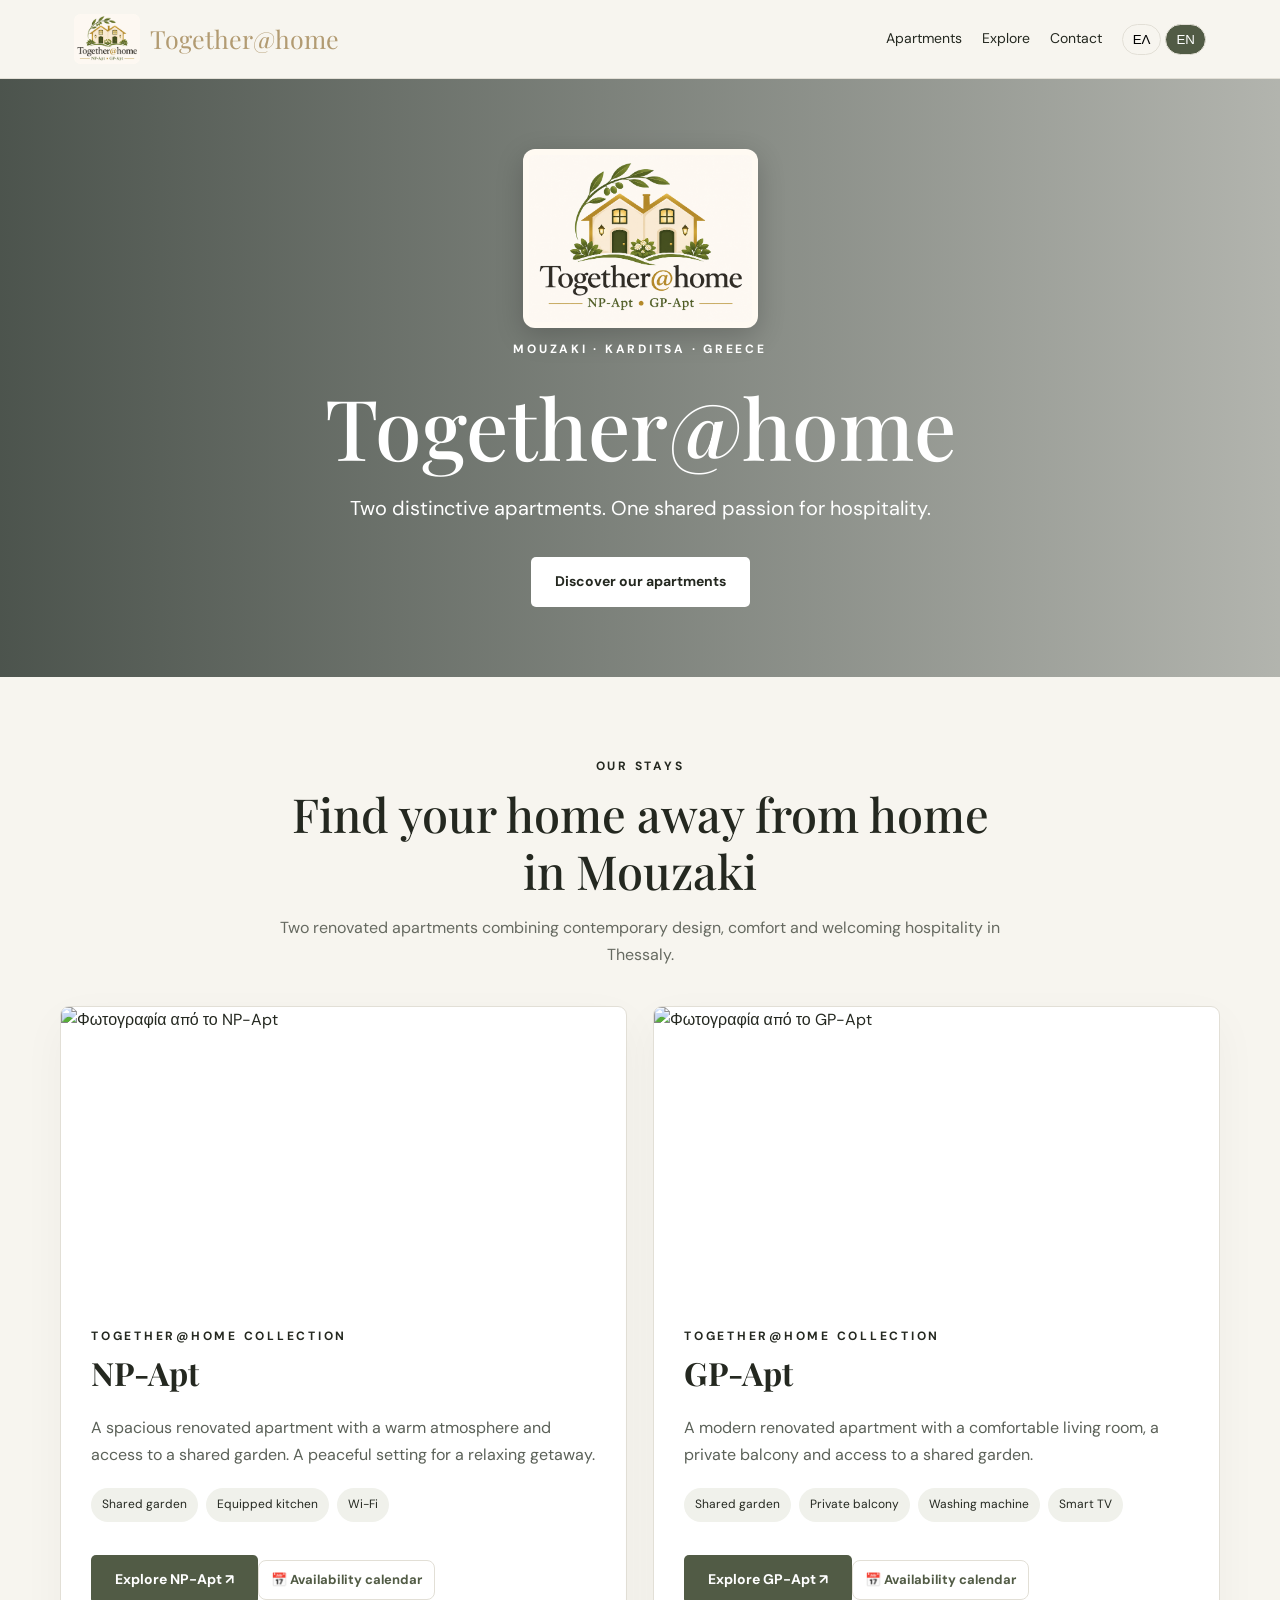
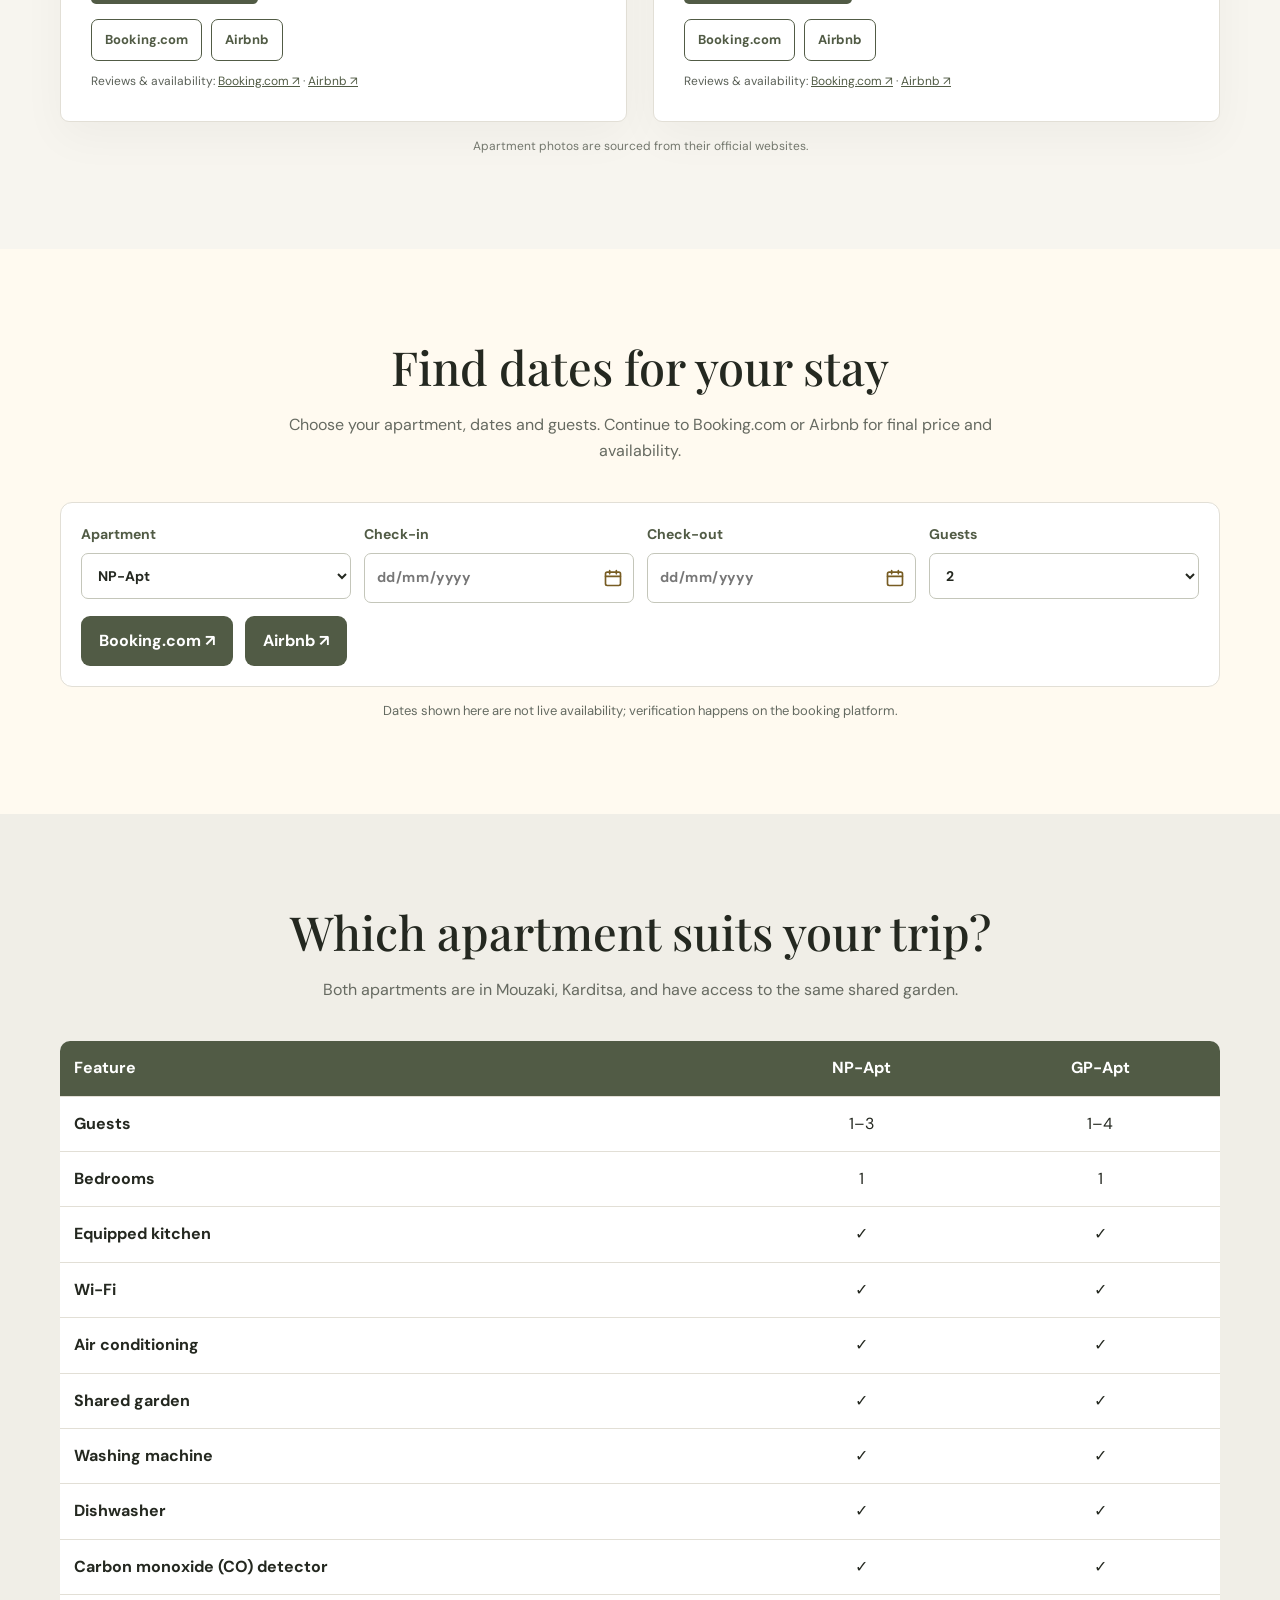
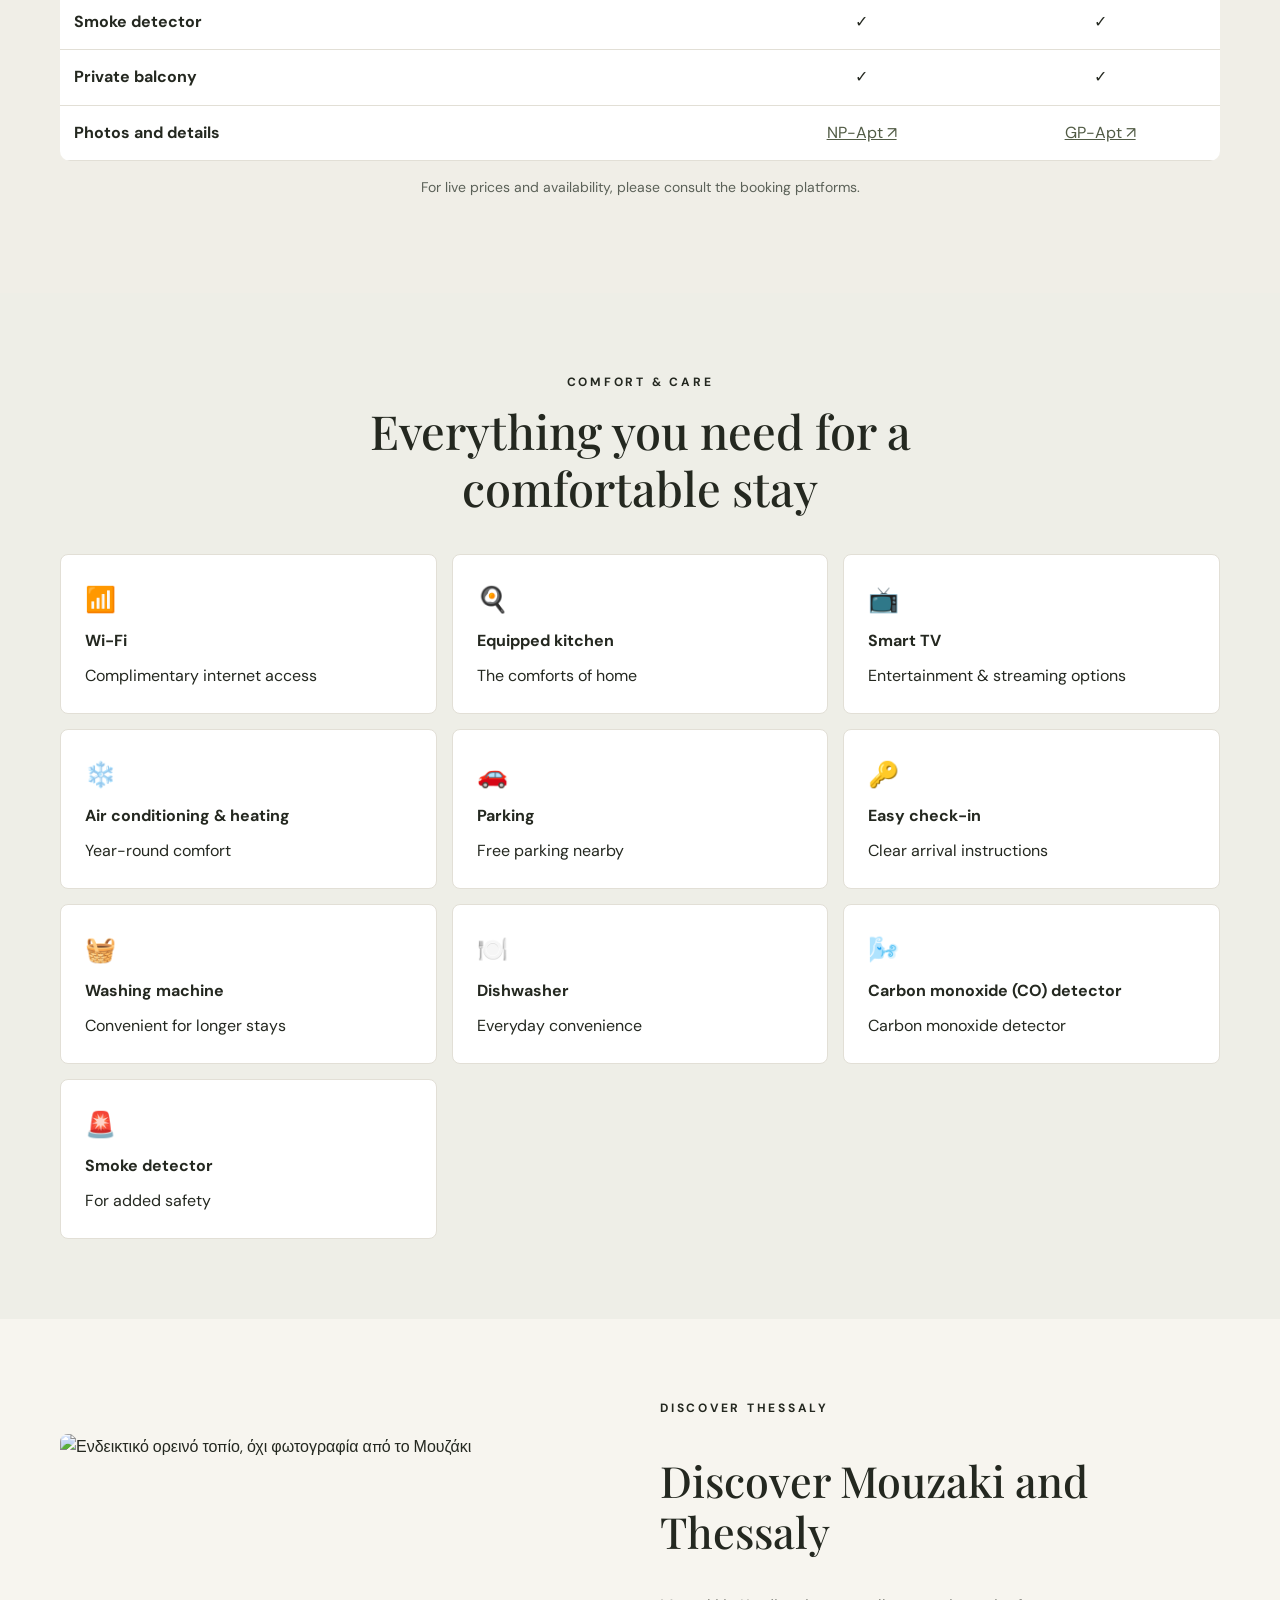
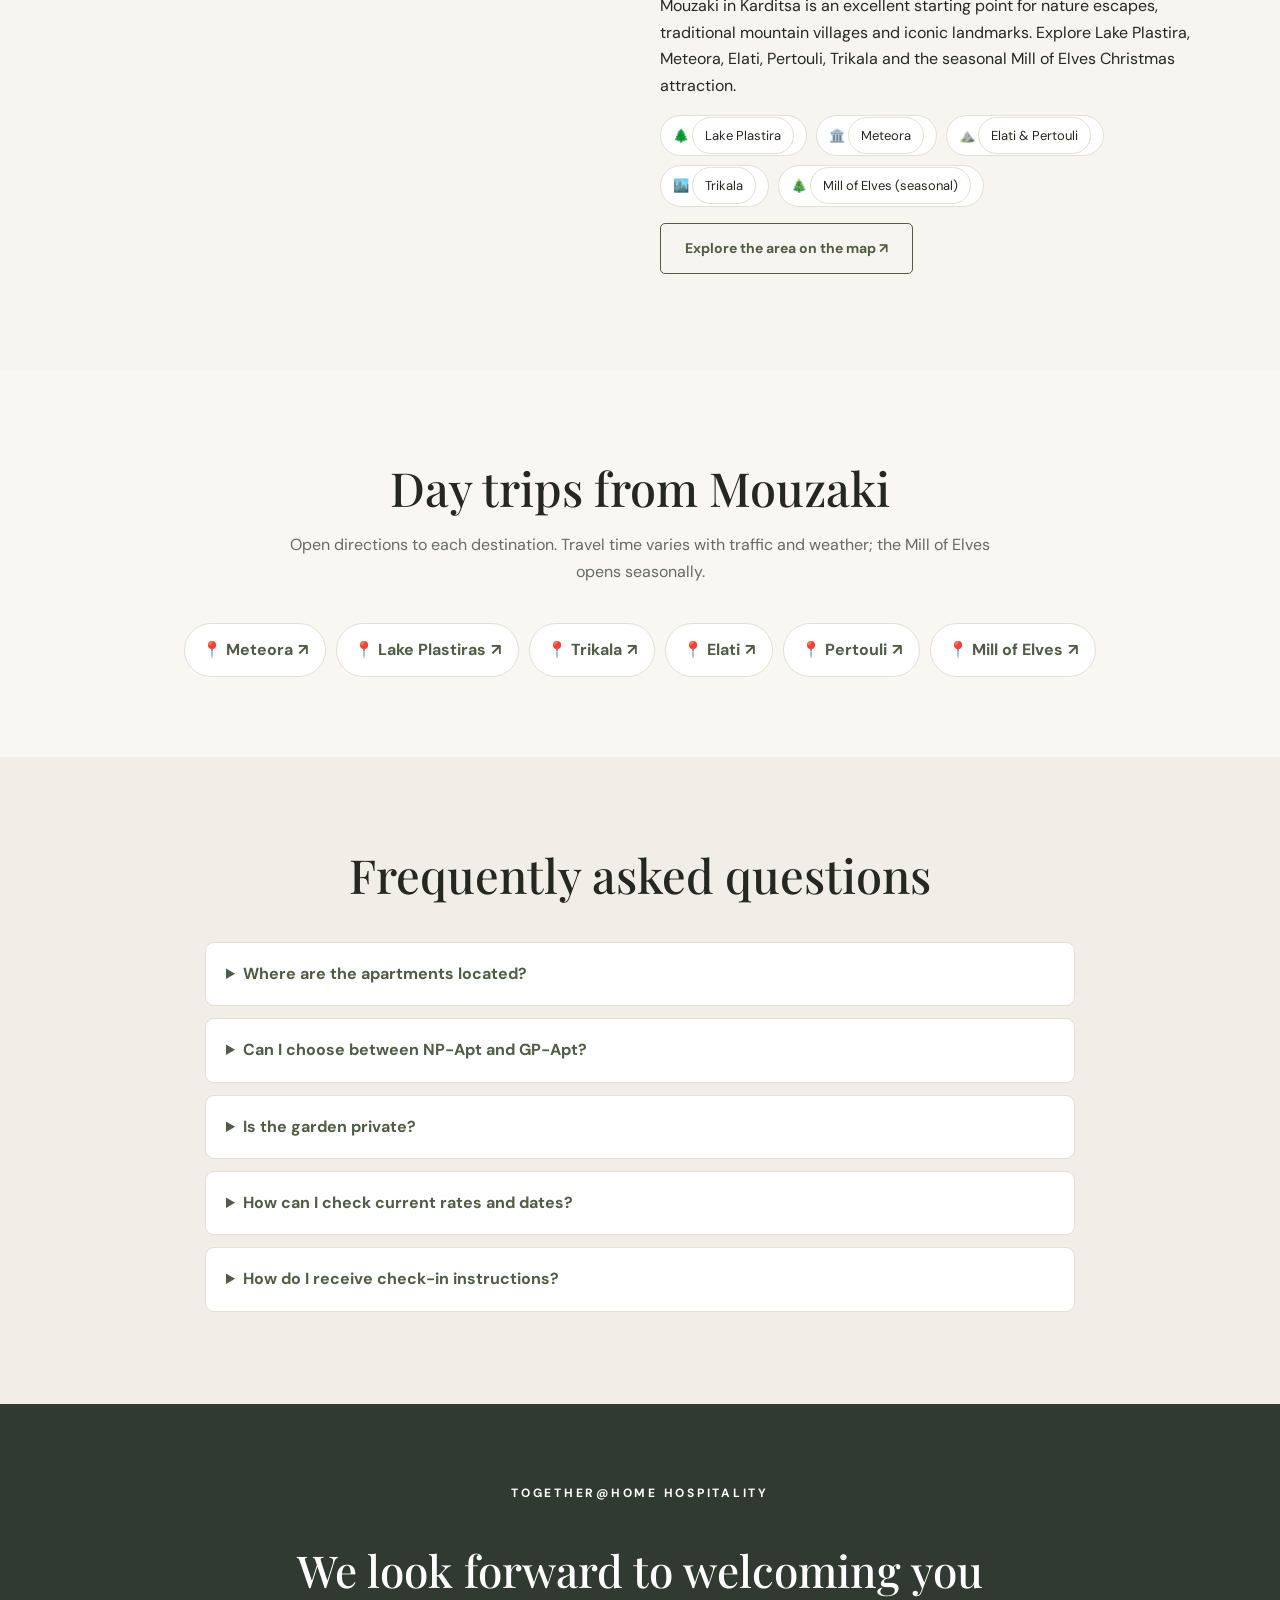
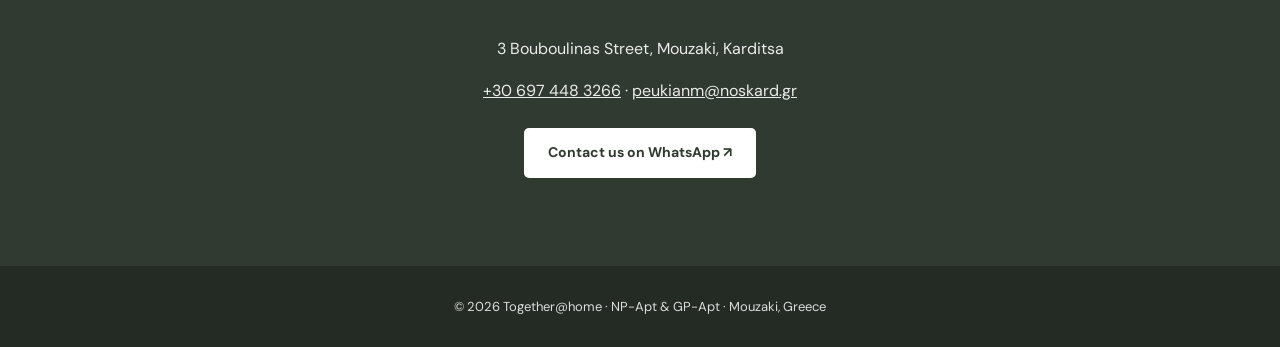
==== index.html @ 9d5121af "Use NP-Apt first gallery photo for NP card on Together@home" ====
<!doctype html>
<html lang="el"><head><meta charset="utf-8"><meta name="viewport" content="width=device-width,initial-scale=1">
<link rel="icon" type="image/svg+xml" href="/favicon.svg"><title>Together@home | Διαμονή στο Μουζάκι Καρδίτσας</title><link rel="preconnect" href="https://fonts.googleapis.com"><link rel="preconnect" href="https://fonts.gstatic.com" crossorigin><link href="https://fonts.googleapis.com/css2?family=DM+Sans:wght@400;500;600;700&family=Playfair+Display:wght@500;600&display=swap" rel="stylesheet"><style>
:root{--ink:#242820;--cream:#f7f5ef;--olive:#515b45;--gold:#b29b72;--line:#e2dfd6}*{box-sizing:border-box}html{scroll-behavior:smooth}body{margin:0;background:var(--cream);color:var(--ink);font-family:'DM Sans',sans-serif;line-height:1.65}a{color:inherit}header{position:sticky;top:0;z-index:10;background:rgba(247,245,239,.96);backdrop-filter:blur(14px);border-bottom:1px solid var(--line)}nav{max-width:1180px;margin:auto;padding:14px 24px;display:flex;align-items:center;justify-content:space-between;gap:16px}.brand{font-family:'Playfair Display',serif;font-size:25px;text-decoration:none}.brand span{color:var(--gold)}.navlinks{display:flex;gap:20px;align-items:center}.navlinks a{text-decoration:none;font-size:14px}.lang button{border:1px solid var(--line);background:transparent;padding:7px 10px;border-radius:20px;cursor:pointer}.lang button[aria-pressed=true]{background:var(--olive);color:#fff}.hero{min-height:560px;display:grid;place-items:center;text-align:center;color:white;background:linear-gradient(90deg,rgba(19,30,23,.75),rgba(19,30,23,.3)),url('https://np.together-home.gr/884519048.jpg') center/cover}.hero-inner{max-width:820px;padding:70px 22px}.eyebrow{letter-spacing:.23em;text-transform:uppercase;font-size:12px;font-weight:700}.hero h1{font-family:'Playfair Display',serif;font-size:clamp(44px,7vw,84px);font-weight:500;line-height:1.1;margin:20px 0}.hero p{font-size:clamp(16px,2vw,20px);margin-bottom:32px}.btn{display:inline-block;text-decoration:none;background:var(--olive);color:#fff;padding:13px 24px;border-radius:5px;font-weight:700;font-size:14px;transition:transform .2s,background .2s}.btn:hover{transform:translateY(-2px);background:#394332}.btn.light{background:#fff;color:var(--ink)}.btn.outline{background:transparent;color:var(--olive);border:1px solid var(--olive)}section{padding:80px 24px}.container{max-width:1160px;margin:auto}.sectionhead{text-align:center;max-width:720px;margin:0 auto 38px}.sectionhead h2{font-family:'Playfair Display',serif;font-weight:500;font-size:clamp(32px,4vw,47px);line-height:1.2;margin:10px 0 15px}.sectionhead p{color:#666a61}.properties{display:grid;grid-template-columns:repeat(2,minmax(0,1fr));gap:26px}.property{background:#fff;border:1px solid var(--line);border-radius:9px;overflow:hidden;box-shadow:0 15px 45px rgba(27,32,25,.04)}.property img{width:100%;height:290px;object-fit:cover;display:block}.property-content{padding:30px}.property h3{font-family:'Playfair Display',serif;font-size:32px;margin:0 0 9px}.property p{color:#5b6158}.chips{display:flex;gap:8px;flex-wrap:wrap;margin:20px 0 26px}.chip{font-size:12px;background:#f0f1eb;padding:7px 11px;border-radius:30px}.muted{background:#eeeee7}.amenities{display:grid;grid-template-columns:repeat(3,1fr);gap:15px}.amenity{background:white;padding:24px;border-radius:8px;border:1px solid var(--line)}.amenity strong{display:block;margin:8px 0}.amenity .symbol{font-size:25px}.region{display:grid;grid-template-columns:1fr 1fr;gap:40px;align-items:center}.region img{width:100%;height:420px;object-fit:cover;border-radius:8px}.region h2{font:500 43px/1.2 'Playfair Display',serif}.places{display:flex;gap:9px;flex-wrap:wrap}.places span{padding:9px 12px;background:white;border:1px solid var(--line);border-radius:30px;font-size:13px}.contact{text-align:center;background:#303a30;color:#fff}.contact h2{font:500 44px 'Playfair Display',serif}.contact a{color:#fff}.contact .btn{background:#fff;color:#303a30;margin:8px}.contact p{opacity:.9}footer{text-align:center;padding:30px 15px;background:#232b24;color:#ddd;font-size:13px}[data-i18n]{transition:opacity .15s}@media(max-width:750px){.navlinks{gap:10px}.navlinks a{display:none}.properties,.region{grid-template-columns:1fr}.amenities{grid-template-columns:repeat(2,1fr)}section{padding:55px 18px}.property img{height:240px}.region img{height:280px}}@media(max-width:420px){.amenities{grid-template-columns:1fr}.brand{font-size:22px}}
.site-brand-logo{width:66px;height:50px;object-fit:contain;background:#fffaf2;border-radius:7px;flex-shrink:0}.brand{display:inline-flex;align-items:center;gap:10px}.hero-brand-logo{width:min(235px,60vw);height:auto;display:block;margin:0 auto 12px;background:#fffaf2;border-radius:12px;padding:6px;box-shadow:0 8px 28px rgba(0,0,0,.2)}@media(max-width:420px){.site-brand-logo{width:52px;height:39px}.brand{gap:6px}}.brand-wordmark{white-space:nowrap}.brand-wordmark b{color:var(--gold);font-weight:inherit}
/* Together@home visitor experience */
.mobile-menu-button{display:none;border:1px solid var(--line);border-radius:9px;padding:9px 12px;background:white;color:var(--olive);font-weight:700;cursor:pointer}.property-platforms{display:flex;gap:9px;flex-wrap:wrap;margin:15px 0 8px}.property-platforms a{padding:9px 13px;border:1px solid var(--olive);border-radius:7px;color:var(--olive);text-decoration:none;font-size:13px;font-weight:700}.review-links{color:#5b6158;font-size:12px;margin-top:11px}.review-links a{color:var(--olive)}.compare-section{background:#f0eee7}.comparison-scroll{overflow-x:auto}.comparison-table{width:100%;border-collapse:collapse;background:#fff;border-radius:10px;overflow:hidden}.comparison-table th,.comparison-table td{text-align:center;padding:14px;border-bottom:1px solid var(--line)}.comparison-table th:first-child{text-align:left}.comparison-table thead{background:var(--olive);color:white}.comparison-table a{color:var(--olive)}.comparison-hint{margin-top:15px;text-align:center;color:#5b6158;font-size:14px}.trip-section{background:#f9f7f1}.route-chips{display:flex;gap:10px;flex-wrap:wrap;justify-content:center}.route-chip{display:inline-flex;gap:5px;text-decoration:none;border:1px solid var(--line);border-radius:30px;background:#fff;padding:13px 17px;color:var(--olive);font-weight:700}.faq-section{background:#f0eee7}.faq-wrap{max-width:870px;margin:auto}.faq-wrap details{padding:18px 20px;margin-bottom:12px;border-radius:9px;border:1px solid var(--line);background:white}.faq-wrap summary{cursor:pointer;font-weight:700;color:var(--olive)}.faq-wrap details p{margin-top:12px;color:#515b45}.home-mobile-bar{display:none}.property>img{cursor:zoom-in}.home-photo-lightbox[hidden]{display:none}.home-photo-lightbox{position:fixed;inset:0;background:rgba(0,0,0,.95);z-index:1000;display:grid;place-items:center;padding:60px 20px}.home-photo-lightbox img{max-width:95vw;max-height:87vh;object-fit:contain}.home-photo-close{position:absolute;top:15px;right:22px;font-size:38px;color:white;border:0;background:transparent;cursor:pointer}.lang-en.hidden,.lang-el.hidden{display:none!important}@media(max-width:750px){body{padding-bottom:66px}header nav{flex-wrap:wrap}.mobile-menu-button{display:block;margin-left:auto}.navlinks{display:none;width:100%;order:3;flex-direction:column;align-items:stretch;gap:4px;padding:10px 0}.navlinks.nav-open{display:flex}.navlinks a{display:block!important;padding:8px 5px}.navlinks .lang{display:flex;gap:8px}.home-mobile-bar{position:fixed;bottom:0;left:0;right:0;z-index:900;display:flex;gap:7px;padding:8px;background:var(--olive);box-shadow:0 -3px 15px #0004}.home-mobile-bar a{flex:1;text-align:center;text-decoration:none;font-size:12px;font-weight:700;border-radius:6px;background:#fff;color:var(--olive);padding:11px 4px}.home-mobile-bar a.hidden{display:none}.brand-wordmark{font-size:20px}.hero-brand-logo{width:min(160px,45vw)}.comparison-table th,.comparison-table td{padding:10px 8px;font-size:13px}}
html[lang="en"] .lang-el{display:none!important}html[lang="el"] .lang-en{display:none!important}html[lang="en"] .lang-en.hidden{display:revert!important}html[lang="el"] .lang-el.hidden{display:revert!important}
.booking-planner{background:#fffaf0}.home-date-form{display:grid;grid-template-columns:repeat(4,minmax(0,1fr));gap:13px;background:white;border:1px solid var(--line);padding:20px;border-radius:12px}.home-date-form label{display:flex;flex-direction:column;gap:7px;font-size:14px;color:var(--olive);font-weight:700}.home-date-form input,.home-date-form select{width:100%;padding:12px;border:1px solid #c4c6ba;border-radius:7px;font:inherit;color:#242820;background:#fff;color-scheme:light}.home-date-actions{grid-column:1/-1;display:flex;gap:12px}.home-date-actions button{padding:12px 20px;border:0;border-radius:7px;background:var(--olive);color:white;font-weight:700;cursor:pointer}.home-form-note,.home-form-status{font-size:13px;color:#646a61;text-align:center;margin-top:12px}@media(max-width:750px){.home-date-form{grid-template-columns:1fr 1fr}.home-date-actions button{flex:1}}@media(max-width:420px){.home-date-form{grid-template-columns:1fr}}
.calendar-card-link{display:inline-flex;margin:12px 0 0;padding:8px 12px;border:1px solid var(--line);border-radius:8px;font-size:13px;font-weight:700;color:var(--olive);text-decoration:none}.calendar-card-link:hover{background:#f4f2e9}
/* Explicit dd/mm/yyyy date format and reliable booking links */
#home-date-form input[name="checkin"],#home-date-form input[name="checkout"]{font-variant-numeric:tabular-nums;letter-spacing:.04em}#home-date-form input::placeholder{color:#777;opacity:1}#home-date-form .booking-action{display:inline-flex;align-items:center;justify-content:center;text-decoration:none;padding:12px 18px;border-radius:9px;font-weight:700;cursor:pointer}#home-date-form .booking-action:focus-visible{outline:3px solid #d4af37;outline-offset:3px}
#home-date-form .booking-action{background:var(--olive);color:white;}
/* Popup date picker for booking search, shared across all three sites. */
.booking-date-popup{position:fixed;z-index:50000;box-sizing:border-box;padding:13px;border:1px solid #c9b584;border-radius:14px;background:#fff;color:#222;box-shadow:0 18px 45px rgba(0,0,0,.32);font-family:Arial,Helvetica,sans-serif}
.booking-date-popup[hidden]{display:none!important}
.bdp-heading{display:flex;align-items:center;gap:5px;margin-bottom:12px}
.bdp-heading strong{flex:1;text-align:center;font-size:15px;text-transform:capitalize;color:#252525}
.bdp-heading button{appearance:none;border:0;background:#f3f1eb;color:#333;border-radius:7px;font-size:22px;line-height:1;min-width:31px;min-height:32px;cursor:pointer}
.bdp-heading button:disabled{opacity:.3;cursor:default}
.bdp-heading .bdp-close{background:#eee;color:#333;font-size:21px}
.bdp-days{display:grid;grid-template-columns:repeat(7,minmax(0,1fr));gap:4px}
.bdp-weekday,.bdp-empty,.bdp-day{display:flex;align-items:center;justify-content:center;min-height:36px;font-size:13px}
.bdp-weekday{font-weight:700;color:#655b40}
.bdp-day{appearance:none;border:0;border-radius:7px;background:#f4f4f0;color:#212121;cursor:pointer;font-weight:500}
.bdp-day:hover:not(:disabled),.bdp-day:focus-visible{background:#e5d39a;outline:2px solid #8a6e29;outline-offset:0}
.bdp-day:disabled{background:#fafafa;color:#aaa;cursor:not-allowed}
.bdp-day.bdp-selected{background:#987b30;color:#fff;font-weight:700}
.calendar-date-input{cursor:pointer!important;background-image:url("data:image/svg+xml,%3Csvg xmlns='http://www.w3.org/2000/svg' width='20' height='20' viewBox='0 0 24 24' fill='none' stroke='%23775c23' stroke-width='2' stroke-linecap='round' stroke-linejoin='round'%3E%3Crect x='3' y='5' width='18' height='16' rx='2'/%3E%3Cpath d='M16 3v4M8 3v4M3 10h18'/%3E%3C/svg%3E")!important;background-position:right 10px center!important;background-repeat:no-repeat!important;padding-right:38px!important}
.property-title-link{color:inherit;text-decoration:none}.property-title-link:hover,.property-title-link:focus-visible{color:var(--olive);text-decoration:underline;text-underline-offset:4px}.property-title-link:focus-visible{outline:2px solid var(--gold);outline-offset:4px}</style><meta name="description" content="Δύο διαμερίσματα για διαμονή στο Μουζάκι Καρδίτσας με κοινόχρηστο κήπο. Εξερευνήστε Τρίκαλα, Λίμνη Πλαστήρα, Μετέωρα, Ελάτη, Περτούλι και Μύλο των Ξωτικών.">

<link rel="canonical" href="https://together-home.gr/">
<meta name="robots" content="index, follow, max-image-preview:large">

<meta property="og:type" content="website">
<meta property="og:site_name" content="Together@home">
<meta property="og:title" content="Together@home | Διαμονή στο Μουζάκι Καρδίτσας">
<meta property="og:description" content="Δύο διαμερίσματα για διαμονή στο Μουζάκι Καρδίτσας με κοινόχρηστο κήπο. Εξερευνήστε Τρίκαλα, Λίμνη Πλαστήρα, Μετέωρα, Ελάτη, Περτούλι και Μύλο των Ξωτικών.">
<meta property="og:url" content="https://together-home.gr/">
<meta property="og:image" content="https://np.together-home.gr/878561100.jpg">

<meta name="twitter:card" content="summary_large_image">

<script type="application/ld+json">
{
  "@context": "https://schema.org",
  "@type": "WebSite",
  "name": "Together@home",
  "url": "https://together-home.gr/",
  "description": "NP-Apt και GP-Apt: δύο διαμερίσματα στο Μουζάκι Καρδίτσας με πρόσβαση σε κοινόχρηστο κήπο. Βάση για Λίμνη Πλαστήρα, Μετέωρα, Ελάτη, Περτούλι και Τρίκαλα.",
  "inLanguage": [
    "el",
    "en"
  ],
  "hasPart": [
    {
      "@type": "WebPage",
      "name": "NP-Apt",
      "url": "https://np.together-home.gr/",
      "description": "Διαμέρισμα στο Μουζάκι Καρδίτσας"
    },
    {
      "@type": "WebPage",
      "name": "GP-Apt",
      "url": "https://gp.together-home.gr/",
      "description": "Διαμέρισμα στο Μουζάκι Καρδίτσας"
    }
  ]
}
</script>

</head><body><header><nav><a class="brand" href="#home"><img class="site-brand-logo" src="/together_at_home_twin_house_emblem.png" alt="Together@home λογότυπο" width="66" height="50"><span class="brand-wordmark">Together<b>@</b>home</span></a><button type="button" class="mobile-menu-button" aria-expanded="false" aria-controls="main-nav" aria-label="Open navigation menu">☰ <span data-i18n="mobileMenu">Μενού</span></button><div class="navlinks" id="main-nav"><a href="#stays" data-i18n="navStays">Καταλύματα</a><a href="#area" data-i18n="navArea">Περιοχή</a><a href="#contact" data-i18n="navContact">Επικοινωνία</a><div class="lang" aria-label="Language"><button type="button" id="el" onclick="setLang('el')">ΕΛ</button> <button type="button" id="en" onclick="setLang('en')">EN</button></div></div></nav></header>
<main><div class="hero" id="home"><div class="hero-inner"><img class="hero-brand-logo" src="/together_at_home_twin_house_emblem.png" alt="Together@home – NP-Apt και GP-Apt" width="235" height="176"><div class="eyebrow">Mouzaki · Karditsa · Greece</div><h1>Together@home</h1><p data-i18n="hero">Δύο ξεχωριστά διαμερίσματα. Μία κοινή φιλοσοφία φιλοξενίας.</p><a class="btn light" href="#stays" data-i18n="explore">Ανακαλύψτε τα καταλύματα</a></div></div>
<section id="stays"><div class="container"><div class="sectionhead"><div class="eyebrow">Our stays</div><h2 data-i18n="stayTitle">Επιλέξτε το δικό σας σπίτι στο Μουζάκι</h2><p data-i18n="stayIntro">Δύο ανακαινισμένα διαμερίσματα με σύγχρονο σχεδιασμό, άνεση και αυθεντική φιλοξενία στη Θεσσαλία.</p></div><div class="properties"><article class="property"><img src="https://np.together-home.gr/878561100.jpg" alt="Φωτογραφία από το NP-Apt" loading="lazy"><div class="property-content"><div class="eyebrow">Together@home collection</div><h3><a class="property-title-link" href="https://np.together-home.gr/" aria-label="NP-Apt — επίσκεψη στην ιστοσελίδα καταλύματος">NP-Apt</a></h3><p data-i18n="npDesc">Ευρύχωρο, ανακαινισμένο διαμέρισμα με ζεστή ατμόσφαιρα, αυλή και πρόσβαση σε κήπο. Ιδανικό για χαλαρές αποδράσεις και ήρεμες στιγμές.</p><div class="chips"><span class="chip" data-i18n="garden">Κοινόχρηστος κήπος</span><span class="chip" data-i18n="kitchen">Εξοπλισμένη κουζίνα</span><span class="chip">Wi-Fi</span></div><a class="btn" href="https://np.together-home.gr/" data-i18n="viewNp">Δείτε το NP-Apt ↗</a><a class="calendar-card-link" href="https://np.together-home.gr/#availability"><span class="lang-el">📅 Ημερολόγιο διαθεσιμότητας</span><span class="lang-en hidden">📅 Availability calendar</span></a><div class="property-platforms"><a href="https://www.booking.com/hotel/gr/np-apt-exclusive-stay-amp-relaxation-in-mouzaki.el.html" target="_blank" rel="noopener noreferrer">Booking.com</a><a href="https://www.airbnb.gr/rooms/1692278528233220883" target="_blank" rel="noopener noreferrer">Airbnb</a></div><div class="review-links"><span class="lang-el">Αξιολογήσεις &amp; διαθεσιμότητα:</span><span class="lang-en hidden">Reviews &amp; availability:</span> <a href="https://www.booking.com/hotel/gr/np-apt-exclusive-stay-amp-relaxation-in-mouzaki.el.html" target="_blank" rel="noopener noreferrer">Booking.com ↗</a> · <a href="https://www.airbnb.gr/rooms/1692278528233220883" target="_blank" rel="noopener noreferrer">Airbnb ↗</a></div></div></article><article class="property"><img src="https://gp.together-home.gr/874044997.jpg" alt="Φωτογραφία από το GP-Apt" loading="lazy"><div class="property-content"><div class="eyebrow">Together@home collection</div><h3><a class="property-title-link" href="https://gp.together-home.gr/" aria-label="GP-Apt — επίσκεψη στην ιστοσελίδα καταλύματος">GP-Apt</a></h3><p data-i18n="gpDesc">Μοντέρνο, πλήρως ανακαινισμένο διαμέρισμα με άνετο καθιστικό, δύο καναπέδες-κρεβάτια, ιδιωτικό μπαλκόνι και πλήρη εξοπλισμό.</p><div class="chips"><span class="chip" data-i18n="garden">Κοινόχρηστος κήπος</span><span class="chip" data-i18n="balcony">Ιδιωτικό μπαλκόνι</span><span class="chip" data-i18n="washing">Πλυντήριο ρούχων</span><span class="chip">Smart TV</span></div><a class="btn" href="https://gp.together-home.gr/" data-i18n="viewGp">Δείτε το GP-Apt ↗</a><a class="calendar-card-link" href="https://gp.together-home.gr/#availability"><span class="lang-el">📅 Ημερολόγιο διαθεσιμότητας</span><span class="lang-en hidden">📅 Availability calendar</span></a><div class="property-platforms"><a href="https://www.booking.com/hotel/gr/gp-apt-exclusive-stay-and-relaxation-in-mouzaki.el.html" target="_blank" rel="noopener noreferrer">Booking.com</a><a href="https://www.airbnb.gr/rooms/1673794446491761998" target="_blank" rel="noopener noreferrer">Airbnb</a></div><div class="review-links"><span class="lang-el">Αξιολογήσεις &amp; διαθεσιμότητα:</span><span class="lang-en hidden">Reviews &amp; availability:</span> <a href="https://www.booking.com/hotel/gr/gp-apt-exclusive-stay-and-relaxation-in-mouzaki.el.html" target="_blank" rel="noopener noreferrer">Booking.com ↗</a> · <a href="https://www.airbnb.gr/rooms/1673794446491761998" target="_blank" rel="noopener noreferrer">Airbnb ↗</a></div></div></article></div><p style="font-size:12px;color:#73776d;text-align:center;margin-top:15px" data-i18n="photoNote">Οι φωτογραφίες των διαμερισμάτων προέρχονται από τις επίσημες ιστοσελίδες τους.</p></div></section>
<section class="booking-planner" id="availability"><div class="container"><div class="sectionhead"><h2 class="lang-el">Βρες ημερομηνίες για τη διαμονή σου</h2><h2 class="lang-en hidden">Find dates for your stay</h2><p class="lang-el">Διάλεξε διαμέρισμα, ημερομηνίες και επισκέπτες και συνέχισε στο Booking.com ή Airbnb για επιβεβαίωση τιμής και διαθεσιμότητας.</p><p class="lang-en hidden">Choose your apartment, dates and guests. Continue to Booking.com or Airbnb for final price and availability.</p></div><form class="home-date-form" id="home-date-form"><label><span class="lang-el">Διαμέρισμα</span><span class="lang-en hidden">Apartment</span><select name="property"><option value="np">NP-Apt</option><option value="gp">GP-Apt</option></select></label><label><span class="lang-el">Άφιξη</span><span class="lang-en hidden">Check-in</span><input type="text" name="checkin" inputmode="numeric" autocomplete="off" placeholder="dd/mm/yyyy" maxlength="10" pattern="[0-9]{2}/[0-9]{2}/[0-9]{4}" aria-label="checkin (dd/mm/yyyy)" required></label><label><span class="lang-el">Αναχώρηση</span><span class="lang-en hidden">Check-out</span><input type="text" name="checkout" inputmode="numeric" autocomplete="off" placeholder="dd/mm/yyyy" maxlength="10" pattern="[0-9]{2}/[0-9]{2}/[0-9]{4}" aria-label="checkout (dd/mm/yyyy)" required></label><label><span class="lang-el">Επισκέπτες</span><span class="lang-en hidden">Guests</span><select name="guests"><option value="1">1</option><option value="2" selected>2</option><option value="3">3</option><option value="4">4</option></select></label><div class="home-date-actions"><a class="booking-action" data-platform="booking" href="#" target="_blank" rel="noopener noreferrer">Booking.com ↗</a><a class="booking-action" data-platform="airbnb" href="#" target="_blank" rel="noopener noreferrer">Airbnb ↗</a></div></form><p role="status" class="home-form-status" aria-live="polite"></p><p class="home-form-note lang-el">Οι ημερομηνίες δεν απεικονίζουν ζωντανή διαθεσιμότητα· ο έλεγχος ολοκληρώνεται στην πλατφόρμα κράτησης.</p><p class="home-form-note lang-en hidden">Dates shown here are not live availability; verification happens on the booking platform.</p></div></section>
<section class="compare-section" id="compare"><div class="container"><div class="sectionhead"><h2 class="lang-el">Ποιο διαμέρισμα σου ταιριάζει;</h2><h2 class="lang-en hidden">Which apartment suits your trip?</h2><p class="lang-el">Και τα δύο διαμερίσματα βρίσκονται στο Μουζάκι Καρδίτσας και μοιράζονται πρόσβαση στον ίδιο κοινόχρηστο κήπο.</p><p class="lang-en hidden">Both apartments are in Mouzaki, Karditsa, and have access to the same shared garden.</p></div><div class="comparison-scroll"><table class="comparison-table"><thead><tr><th><span class="lang-el">Χαρακτηριστικό</span><span class="lang-en hidden">Feature</span></th><th>NP-Apt</th><th>GP-Apt</th></tr></thead><tbody><tr><th><span class="lang-el">Επισκέπτες</span><span class="lang-en hidden">Guests</span></th><td>1–3</td><td>1–4</td></tr><tr><th><span class="lang-el">Υπνοδωμάτια</span><span class="lang-en hidden">Bedrooms</span></th><td>1</td><td>1</td></tr><tr><th><span class="lang-el">Εξοπλισμένη κουζίνα</span><span class="lang-en hidden">Equipped kitchen</span></th><td>✓</td><td>✓</td></tr><tr><th>Wi-Fi</th><td>✓</td><td>✓</td></tr><tr><th><span class="lang-el">Κλιματισμός</span><span class="lang-en hidden">Air conditioning</span></th><td>✓</td><td>✓</td></tr><tr><th><span class="lang-el">Κοινόχρηστος κήπος</span><span class="lang-en hidden">Shared garden</span></th><td>✓</td><td>✓</td></tr><tr><th><span class="lang-el">Πλυντήριο ρούχων</span><span class="lang-en hidden">Washing machine</span></th><td>✓</td><td>✓</td></tr><tr><th><span class="lang-el">Πλυντήριο πιάτων</span><span class="lang-en hidden">Dishwasher</span></th><td>✓</td><td>✓</td></tr><tr><th><span class="lang-el">Ανιχνευτής CO</span><span class="lang-en hidden">Carbon monoxide (CO) detector</span></th><td>✓</td><td>✓</td></tr><tr><th><span class="lang-el">Ανιχνευτής καπνού</span><span class="lang-en hidden">Smoke detector</span></th><td>✓</td><td>✓</td></tr><tr><th><span class="lang-el">Ιδιωτικό μπαλκόνι</span><span class="lang-en hidden">Private balcony</span></th><td>✓</td><td>✓</td></tr><tr><th><span class="lang-el">Φωτογραφίες και λεπτομέρειες</span><span class="lang-en hidden">Photos and details</span></th><td><a href="https://np.together-home.gr/">NP-Apt ↗</a></td><td><a href="https://gp.together-home.gr/">GP-Apt ↗</a></td></tr></tbody></table></div><p class="comparison-hint lang-el">Οι τιμές και οι διαθέσιμες ημερομηνίες ενημερώνονται στις αντίστοιχες πλατφόρμες κρατήσεων.</p><p class="comparison-hint lang-en hidden">For live prices and availability, please consult the booking platforms.</p></div></section>
<section class="muted" id="services"><div class="container"><div class="sectionhead"><div class="eyebrow">Comfort & care</div><h2 data-i18n="serviceTitle">Όλα όσα χρειάζεστε για μια άνετη διαμονή</h2></div><div class="amenities"><div class="amenity"><span class="symbol">📶</span><strong>Wi-Fi</strong><span data-i18n="wifi">Δωρεάν σύνδεση στο Internet</span></div><div class="amenity"><span class="symbol">🍳</span><strong data-i18n="kitchen">Εξοπλισμένη κουζίνα</strong><span data-i18n="cook">Για άνεση σαν στο σπίτι σας</span></div><div class="amenity"><span class="symbol">📺</span><strong>Smart TV</strong><span data-i18n="stream">Επιλογές ψυχαγωγίας & streaming</span></div><div class="amenity"><span class="symbol">❄️</span><strong data-i18n="climate">Κλιματισμός & θέρμανση</strong><span data-i18n="year">Άνεση όλο τον χρόνο</span></div><div class="amenity"><span class="symbol">🚗</span><strong>Parking</strong><span data-i18n="park">Δωρεάν στάθμευση κοντά</span></div><div class="amenity"><span class="symbol">🔑</span><strong data-i18n="checkin">Εύκολο check-in</strong><span data-i18n="arrival">Πρακτικές οδηγίες άφιξης</span></div><div class="amenity"><span class="symbol">🧺</span><strong data-i18n="washingMachine">Πλυντήριο ρούχων</strong><span data-i18n="washConvenience">Για άνεση στις πολυήμερες διαμονές</span></div><div class="amenity"><span class="symbol">🍽️</span><strong data-i18n="dishwasher">Πλυντήριο πιάτων</strong><span data-i18n="dishConvenience">Πρακτική καθημερινή εξυπηρέτηση</span></div><div class="amenity"><span class="symbol">🌬️</span><strong data-i18n="coDetector">Ανιχνευτής CO</strong><span data-i18n="coDescription">Ανιχνευτής μονοξειδίου του άνθρακα</span></div><div class="amenity"><span class="symbol">🚨</span><strong data-i18n="smokeDetector">Ανιχνευτής καπνού</strong><span data-i18n="smokeDescription">Για πρόσθετη ασφάλεια</span></div></div></div></section>
<section id="area"><div class="container region"><img src="https://images.unsplash.com/photo-1470770841072-f978cf4d019e?auto=format&fit=crop&w=1200&q=85" alt="Ενδεικτικό ορεινό τοπίο, όχι φωτογραφία από το Μουζάκι" loading="lazy"><div><div class="eyebrow">Discover Thessaly</div><h2 data-i18n="areaTitle">Ανακαλύψτε το Μουζάκι και τη Θεσσαλία</h2><p data-i18n="areaDesc">Αναζητάτε διαμονή στο Μουζάκι Καρδίτσας και κατάλυμα ως αφετηρία για εκδρομές στα Τρίκαλα και τη Θεσσαλία; Τα NP-Apt και GP-Apt βρίσκονται στο Μουζάκι, διαθέτουν πρόσβαση σε κοινόχρηστο κήπο και αποτελούν βάση για εξορμήσεις στη φύση, σε παραδοσιακά χωριά και αξιοθέατα. Εξερευνήστε τη Λίμνη Πλαστήρα, τα Μετέωρα, την Ελάτη, το Περτούλι, τα Τρίκαλα και τον χριστουγεννιάτικο Μύλο των Ξωτικών.</p><div class="places"><span>🌲 <span data-i18n="lake">Λίμνη Πλαστήρα</span></span><span>🏛️ <span data-i18n="meteora">Μετέωρα</span></span><span>⛰️ <span data-i18n="elati">Ελάτη & Περτούλι</span></span><span>🏙️ <span data-i18n="trikala">Τρίκαλα</span></span><span>🎄 <span data-i18n="elves">Μύλος των Ξωτικών (εποχικά)</span></span></div><p><a class="btn outline" href="https://www.google.com/maps/dir/?api=1&destination=39.42636495088956%2C21.662824123584638" target="_blank" rel="noopener noreferrer" data-i18n="map">Δείτε την περιοχή στον χάρτη ↗</a></p></div></div></section>
<section class="trip-section" id="trips"><div class="container"><div class="sectionhead"><h2 class="lang-el">Εκδρομές με αφετηρία το Μουζάκι</h2><h2 class="lang-en hidden">Day trips from Mouzaki</h2><p class="lang-el">Άνοιξε τη διαδρομή στον χάρτη για κάθε προορισμό. Η διάρκεια εξαρτάται από την κίνηση και τον καιρό· ο Μύλος των Ξωτικών λειτουργεί εποχικά.</p><p class="lang-en hidden">Open directions to each destination. Travel time varies with traffic and weather; the Mill of Elves opens seasonally.</p></div><div class="route-chips"><a class="route-chip" href="https://www.google.com/maps/dir/?api=1&origin=%CE%9C%CF%80%CE%BF%CF%85%CE%BC%CF%80%CE%BF%CF%85%CE%BB%CE%AF%CE%BD%CE%B1%CF%82%203%2C%20%CE%9C%CE%BF%CF%85%CE%B6%CE%AC%CE%BA%CE%B9%20%CE%9A%CE%B1%CF%81%CE%B4%CE%AF%CF%84%CF%83%CE%B1%CF%82&destination=Meteora%20Greece" rel="noopener noreferrer" target="_blank"><span class="lang-el">📍 Μετέωρα</span><span class="lang-en hidden">📍 Meteora</span> ↗</a><a class="route-chip" href="https://www.google.com/maps/dir/?api=1&origin=%CE%9C%CF%80%CE%BF%CF%85%CE%BC%CF%80%CE%BF%CF%85%CE%BB%CE%AF%CE%BD%CE%B1%CF%82%203%2C%20%CE%9C%CE%BF%CF%85%CE%B6%CE%AC%CE%BA%CE%B9%20%CE%9A%CE%B1%CF%81%CE%B4%CE%AF%CF%84%CF%83%CE%B1%CF%82&destination=Lake%20Plastiras%20Greece" rel="noopener noreferrer" target="_blank"><span class="lang-el">📍 Λίμνη Πλαστήρα</span><span class="lang-en hidden">📍 Lake Plastiras</span> ↗</a><a class="route-chip" href="https://www.google.com/maps/dir/?api=1&origin=%CE%9C%CF%80%CE%BF%CF%85%CE%BC%CF%80%CE%BF%CF%85%CE%BB%CE%AF%CE%BD%CE%B1%CF%82%203%2C%20%CE%9C%CE%BF%CF%85%CE%B6%CE%AC%CE%BA%CE%B9%20%CE%9A%CE%B1%CF%81%CE%B4%CE%AF%CF%84%CF%83%CE%B1%CF%82&destination=Trikala%20Greece" rel="noopener noreferrer" target="_blank"><span class="lang-el">📍 Τρίκαλα</span><span class="lang-en hidden">📍 Trikala</span> ↗</a><a class="route-chip" href="https://www.google.com/maps/dir/?api=1&origin=%CE%9C%CF%80%CE%BF%CF%85%CE%BC%CF%80%CE%BF%CF%85%CE%BB%CE%AF%CE%BD%CE%B1%CF%82%203%2C%20%CE%9C%CE%BF%CF%85%CE%B6%CE%AC%CE%BA%CE%B9%20%CE%9A%CE%B1%CF%81%CE%B4%CE%AF%CF%84%CF%83%CE%B1%CF%82&destination=Elati%20Trikala%20Greece" rel="noopener noreferrer" target="_blank"><span class="lang-el">📍 Ελάτη</span><span class="lang-en hidden">📍 Elati</span> ↗</a><a class="route-chip" href="https://www.google.com/maps/dir/?api=1&origin=%CE%9C%CF%80%CE%BF%CF%85%CE%BC%CF%80%CE%BF%CF%85%CE%BB%CE%AF%CE%BD%CE%B1%CF%82%203%2C%20%CE%9C%CE%BF%CF%85%CE%B6%CE%AC%CE%BA%CE%B9%20%CE%9A%CE%B1%CF%81%CE%B4%CE%AF%CF%84%CF%83%CE%B1%CF%82&destination=Pertouli%20Greece" rel="noopener noreferrer" target="_blank"><span class="lang-el">📍 Περτούλι</span><span class="lang-en hidden">📍 Pertouli</span> ↗</a><a class="route-chip" href="https://www.google.com/maps/dir/?api=1&origin=%CE%9C%CF%80%CE%BF%CF%85%CE%BC%CF%80%CE%BF%CF%85%CE%BB%CE%AF%CE%BD%CE%B1%CF%82%203%2C%20%CE%9C%CE%BF%CF%85%CE%B6%CE%AC%CE%BA%CE%B9%20%CE%9A%CE%B1%CF%81%CE%B4%CE%AF%CF%84%CF%83%CE%B1%CF%82&destination=%CE%9C%CF%8D%CE%BB%CE%BF%CF%82%20%CF%84%CF%89%CE%BD%20%CE%9E%CF%89%CF%84%CE%B9%CE%BA%CF%8E%CE%BD%20%CE%A4%CF%81%CE%AF%CE%BA%CE%B1%CE%BB%CE%B1" rel="noopener noreferrer" target="_blank"><span class="lang-el">📍 Μύλος των Ξωτικών</span><span class="lang-en hidden">📍 Mill of Elves</span> ↗</a></div></div></section>
<section class="faq-section" id="faq"><div class="container"><div class="sectionhead"><h2 class="lang-el">Συχνές ερωτήσεις</h2><h2 class="lang-en hidden">Frequently asked questions</h2></div><div class="faq-wrap"><div class="lang-el"><details><summary>Σε ποια περιοχή βρίσκονται τα διαμερίσματα;</summary><p>Και τα δύο βρίσκονται στη Μπουμπουλίνας 3, στο Μουζάκι Καρδίτσας — όχι μέσα στα Τρίκαλα ή τα Μετέωρα.</p></details><details><summary>Μπορώ να διαλέξω ανάμεσα σε NP-Apt και GP-Apt;</summary><p>Ναι. Δείτε τις φωτογραφίες και τη σύγκριση παροχών, και επιλέξτε την καταχώριση του καταλύματος που σας ταιριάζει.</p></details><details><summary>Ο κήπος είναι ιδιωτικός;</summary><p>Όχι. Ο κήπος είναι κοινόχρηστος μεταξύ των δύο καταλυμάτων.</p></details><details><summary>Πώς ελέγχω διαθέσιμες ημερομηνίες και τιμές;</summary><p>Ανοίξτε το Booking.com ή το Airbnb του διαμερίσματος που επιλέξατε. Δεν παρουσιάζουμε μη επιβεβαιωμένη ζωντανή διαθεσιμότητα στην ιστοσελίδα.</p></details><details><summary>Πώς λαμβάνω οδηγίες check-in;</summary><p>Οι λεπτομερείς οδηγίες πρόσβασης αποστέλλονται ιδιωτικά στους επιβεβαιωμένους επισκέπτες πριν την άφιξη.</p></details></div><div class="lang-en hidden"><details><summary>Where are the apartments located?</summary><p>Both are at 3 Bouboulinas Street, Mouzaki, Karditsa — not in Trikala or Meteora itself.</p></details><details><summary>Can I choose between NP-Apt and GP-Apt?</summary><p>Yes. Compare amenities, explore the photos and select your preferred apartment listing.</p></details><details><summary>Is the garden private?</summary><p>No. The garden is shared between the two apartments.</p></details><details><summary>How can I check current rates and dates?</summary><p>Use the apartment's Booking.com or Airbnb listing. This website does not show live availability.</p></details><details><summary>How do I receive check-in instructions?</summary><p>Detailed access instructions are shared privately with confirmed guests before arrival.</p></details></div></div></div></section>
<section class="contact" id="contact"><div class="container"><div class="eyebrow">Together@home hospitality</div><h2 data-i18n="contactTitle">Ανυπομονούμε να σας φιλοξενήσουμε</h2><p data-i18n="contactDesc">Μπουμπουλίνας 3, Μουζάκι Καρδίτσας</p><p><a href="tel:+306974483266">+30 697 448 3266</a> · <a href="mailto:peukianm@noskard.gr">peukianm@noskard.gr</a></p><a class="btn" href="https://wa.me/306974483266" target="_blank" rel="noopener noreferrer" data-i18n="whatsapp">Επικοινωνία μέσω WhatsApp ↗</a></div></section></main><footer>© <span id="year"></span> Together@home · NP-Apt & GP-Apt · Mouzaki, Greece</footer>
<script>
const translations={el:{mobileMenu:'Μενού',navStays:'Καταλύματα',navArea:'Περιοχή',navContact:'Επικοινωνία',hero:'Δύο ξεχωριστά διαμερίσματα. Μία κοινή φιλοσοφία φιλοξενίας.',explore:'Ανακαλύψτε τα καταλύματα',stayTitle:'Επιλέξτε το δικό σας σπίτι στο Μουζάκι',stayIntro:'Δύο ανακαινισμένα διαμερίσματα με σύγχρονο σχεδιασμό, άνεση και αυθεντική φιλοξενία στη Θεσσαλία.',npDesc:'Ευρύχωρο, ανακαινισμένο διαμέρισμα με ζεστή ατμόσφαιρα και πρόσβαση σε κοινόχρηστο κήπο. Ιδανικό για χαλαρές αποδράσεις και ήρεμες στιγμές.',gpDesc:'Μοντέρνο, πλήρως ανακαινισμένο διαμέρισμα με άνετο καθιστικό, ιδιωτικό μπαλκόνι και πρόσβαση σε κοινόχρηστο κήπο.',garden:'Κοινόχρηστος κήπος',kitchen:'Εξοπλισμένη κουζίνα',balcony:'Ιδιωτικό μπαλκόνι',washing:'Πλυντήριο ρούχων',viewNp:'Δείτε το NP-Apt ↗',viewGp:'Δείτε το GP-Apt ↗',photoNote:'Οι φωτογραφίες των διαμερισμάτων προέρχονται από τις επίσημες ιστοσελίδες τους.',serviceTitle:'Όλα όσα χρειάζεστε για μια άνετη διαμονή',washingMachine:'Πλυντήριο ρούχων',washConvenience:'Για άνεση στις πολυήμερες διαμονές',dishwasher:'Πλυντήριο πιάτων',dishConvenience:'Πρακτική καθημερινή εξυπηρέτηση',coDetector:'Ανιχνευτής CO',coDescription:'Ανιχνευτής μονοξειδίου του άνθρακα',smokeDetector:'Ανιχνευτής καπνού',smokeDescription:'Για πρόσθετη ασφάλεια',wifi:'Δωρεάν σύνδεση στο Internet',cook:'Για άνεση σαν στο σπίτι σας',stream:'Επιλογές ψυχαγωγίας & streaming',climate:'Κλιματισμός & θέρμανση',year:'Άνεση όλο τον χρόνο',park:'Δωρεάν στάθμευση κοντά',checkin:'Εύκολο check-in',arrival:'Πρακτικές οδηγίες άφιξης',areaTitle:'Ανακαλύψτε το Μουζάκι και τη Θεσσαλία',areaDesc:'Το Μουζάκι Καρδίτσας αποτελεί εξαιρετική αφετηρία για εξορμήσεις στη φύση, παραδοσιακά χωριά και μοναδικά αξιοθέατα. Εξερευνήστε τη Λίμνη Πλαστήρα, τα Μετέωρα, την Ελάτη, το Περτούλι, τα Τρίκαλα και τον χριστουγεννιάτικο Μύλο των Ξωτικών.',lake:'Λίμνη Πλαστήρα',meteora:'Μετέωρα',elati:'Ελάτη & Περτούλι',trikala:'Τρίκαλα',elves:'Μύλος των Ξωτικών (εποχικά)',map:'Δείτε την περιοχή στον χάρτη ↗',contactTitle:'Ανυπομονούμε να σας φιλοξενήσουμε',contactDesc:'Μπουμπουλίνας 3, Μουζάκι Καρδίτσας',whatsapp:'Επικοινωνία μέσω WhatsApp ↗'},en:{mobileMenu:'Menu',navStays:'Apartments',navArea:'Explore',navContact:'Contact',hero:'Two distinctive apartments. One shared passion for hospitality.',explore:'Discover our apartments',stayTitle:'Find your home away from home in Mouzaki',stayIntro:'Two renovated apartments combining contemporary design, comfort and welcoming hospitality in Thessaly.',npDesc:'A spacious renovated apartment with a warm atmosphere and access to a shared garden. A peaceful setting for a relaxing getaway.',gpDesc:'A modern renovated apartment with a comfortable living room, a private balcony and access to a shared garden.',garden:'Shared garden',kitchen:'Equipped kitchen',balcony:'Private balcony',washing:'Washing machine',viewNp:'Explore NP-Apt ↗',viewGp:'Explore GP-Apt ↗',photoNote:'Apartment photos are sourced from their official websites.',serviceTitle:'Everything you need for a comfortable stay',washingMachine:'Washing machine',washConvenience:'Convenient for longer stays',dishwasher:'Dishwasher',dishConvenience:'Everyday convenience',coDetector:'Carbon monoxide (CO) detector',coDescription:'Carbon monoxide detector',smokeDetector:'Smoke detector',smokeDescription:'For added safety',wifi:'Complimentary internet access',cook:'The comforts of home',stream:'Entertainment & streaming options',climate:'Air conditioning & heating',year:'Year-round comfort',park:'Free parking nearby',checkin:'Easy check-in',arrival:'Clear arrival instructions',areaTitle:'Discover Mouzaki and Thessaly',areaDesc:'Mouzaki in Karditsa is an excellent starting point for nature escapes, traditional mountain villages and iconic landmarks. Explore Lake Plastira, Meteora, Elati, Pertouli, Trikala and the seasonal Mill of Elves Christmas attraction.',lake:'Lake Plastira',meteora:'Meteora',elati:'Elati & Pertouli',trikala:'Trikala',elves:'Mill of Elves (seasonal)',map:'Explore the area on the map ↗',contactTitle:'We look forward to welcoming you',contactDesc:'3 Bouboulinas Street, Mouzaki, Karditsa',whatsapp:'Contact us on WhatsApp ↗'}};
function setLang(lang){if(!translations[lang])lang='en';document.documentElement.lang=lang;document.querySelectorAll('[data-i18n]').forEach(el=>{const v=translations[lang][el.dataset.i18n];if(v)el.textContent=v});for(const code of ['el','en'])document.getElementById(code).setAttribute('aria-pressed',String(code===lang));try{localStorage.setItem('together-home-lang',lang)}catch(e){}}let initial='';try{initial=localStorage.getItem('together-home-lang')}catch(e){}setLang(initial||((navigator.language||'en').toLowerCase().startsWith('el')?'el':'en'));document.getElementById('year').textContent=new Date().getFullYear();
</script><div class="home-mobile-bar"><a href="#stays" class="mobile-stays lang-el">Διαμερίσματα</a><a href="#stays" class="mobile-stays lang-en hidden">Apartments</a><a href="https://wa.me/306974483266?text=%CE%9A%CE%B1%CE%BB%CE%B7%CF%83%CF%80%CE%AD%CF%81%CE%B1%2C%20%CE%B5%CE%BD%CE%B4%CE%B9%CE%B1%CF%86%CE%AD%CF%81%CE%BF%CE%BC%CE%B1%CE%B9%20%CE%B3%CE%B9%CE%B1%20%CE%B4%CE%B9%CE%B1%CE%BC%CE%BF%CE%BD%CE%AE%20%CF%83%CF%84%CE%BF%20Together%40home" target="_blank" rel="noopener noreferrer">WhatsApp</a><a href="#compare" class="lang-el">Σύγκριση</a><a href="#compare" class="lang-en hidden">Compare</a></div><div class="home-photo-lightbox" id="home-photo-lightbox" role="dialog" aria-modal="true" aria-label="Apartment photo" hidden><button class="home-photo-close" type="button" aria-label="Close">×</button><img src="" alt=""></div><script>
(function(){const toggle=document.querySelector('.mobile-menu-button');const nav=document.getElementById('main-nav');if(toggle&&nav){toggle.addEventListener('click',()=>{const open=nav.classList.toggle('nav-open');toggle.setAttribute('aria-expanded',String(open))});nav.querySelectorAll('a').forEach(a=>a.addEventListener('click',()=>{nav.classList.remove('nav-open');toggle.setAttribute('aria-expanded','false')}))}const images=[...document.querySelectorAll('.property>img')];const lightbox=document.getElementById('home-photo-lightbox');let last=null;if(lightbox){const pic=lightbox.querySelector('img');function close(){lightbox.hidden=true;pic.removeAttribute('src');document.body.style.overflow='';if(last&&last.focus)last.focus()}images.forEach((img)=>{img.tabIndex=0;img.setAttribute('role','button');img.setAttribute('aria-label','View larger apartment photo');function open(){last=document.activeElement;pic.src=img.src;pic.alt=img.alt;lightbox.hidden=false;document.body.style.overflow='';lightbox.querySelector('button').focus()}img.addEventListener('click',open);img.addEventListener('keydown',e=>{if(e.key==='Enter'||e.key===' '){e.preventDefault();open()}})});lightbox.querySelector('button').addEventListener('click',close);lightbox.addEventListener('click',e=>{if(e.target===lightbox)close()});document.addEventListener('keydown',e=>{if(e.key==='Escape'&&!lightbox.hidden)close()})}})();
</script><script>
(function(){
  const form=document.getElementById('home-date-form');
  if(!form) return;
  const arrival=form.querySelector('[name="checkin"]');
  const departure=form.querySelector('[name="checkout"]');
  const guests=form.querySelector('[name="guests"]');
  const property=form.querySelector('[name="property"]');
  const status=document.querySelector('.home-form-status');
  const links=[...form.querySelectorAll('a.booking-action')];
  const urls={np:{booking:'https://www.booking.com/hotel/gr/np-apt-exclusive-stay-amp-relaxation-in-mouzaki.el.html',airbnb:'https://www.airbnb.gr/rooms/1692278528233220883'},gp:{booking:'https://www.booking.com/hotel/gr/gp-apt-exclusive-stay-and-relaxation-in-mouzaki.el.html',airbnb:'https://www.airbnb.gr/rooms/1673794446491761998'}};
  function english(){return document.documentElement.lang==='en';}
  function notice(el,en){status.textContent=english()?en:el;}
  function parseDate(text){
    const match=/^(\d{2})\/(\d{2})\/(\d{4})$/.exec(text.trim());
    if(!match) return null;
    const d=Number(match[1]),m=Number(match[2]),y=Number(match[3]);
    if(y<2026||y>2100) return null;
    const value=new Date(y,m-1,d);
    if(value.getFullYear()!==y||value.getMonth()!==m-1||value.getDate()!==d)return null;
    return String(y).padStart(4,'0')+'-'+String(m).padStart(2,'0')+'-'+String(d).padStart(2,'0');
  }
  function todayISO(){const now=new Date();return [now.getFullYear(),String(now.getMonth()+1).padStart(2,'0'),String(now.getDate()).padStart(2,'0')].join('-');}
  function updateGuests(){
    if(!property)return;
    const max=property.value==='np'?3:4;
    for(const option of guests.options)option.disabled=Number(option.value)>max;
    if(Number(guests.value)>max)guests.value=String(max);
  }
  function getUrl(platform){
    const start=parseDate(arrival.value),end=parseDate(departure.value);
    if(!start||!end){notice('Συμπλήρωσε ημερομηνίες σε μορφή ηη/μμ/εεεε (π.χ. 25/12/2026).','Enter dates in dd/mm/yyyy format (e.g. 25/12/2026).');return null;}
    if(start<todayISO()||end<=start){notice('Η άφιξη δεν μπορεί να είναι στο παρελθόν και η αναχώρηση πρέπει να ακολουθεί την άφιξη.','Check-in cannot be in the past, and check-out must be after check-in.');return null;}
    status.textContent='';
    const source=urls[property?property.value:'single'];
    const url=new URL(source[platform]);
    if(platform==='booking'){
      url.searchParams.set('checkin',start);
      url.searchParams.set('checkout',end);
      url.searchParams.set('group_adults',guests.value);
      url.searchParams.set('no_rooms','1');
    }else{
      url.searchParams.set('check_in',start);
      url.searchParams.set('check_out',end);
      url.searchParams.set('adults',guests.value);
    }
    return url.toString();
  }
  function refreshLinks(){
    const start=parseDate(arrival.value),end=parseDate(departure.value);
    const valid=start&&end&&start>=todayISO()&&end>start;
    for(const link of links){
      if(valid){
        const updated=getUrl(link.dataset.platform);
        if(updated)link.href=updated;
      }else{
        link.href='#';
      }
    }
  }
  function mask(el){
    const digits=el.value.replace(/\D/g,'').slice(0,8);
    el.value=digits.slice(0,2)+(digits.length>2?'/'+digits.slice(2,4):'')+(digits.length>4?'/'+digits.slice(4):'');
  }
  for(const field of [arrival,departure]){
    field.addEventListener('input',()=>{mask(field);refreshLinks();status.textContent='';});
    field.addEventListener('blur',refreshLinks);
  }
  guests.addEventListener('change',refreshLinks);
  if(property){property.addEventListener('change',()=>{updateGuests();refreshLinks();});updateGuests();}
  for(const link of links){
    link.addEventListener('click',event=>{
      const url=getUrl(link.dataset.platform);
      if(!url){event.preventDefault();return;}
      link.href=url;
      // Normal anchor navigation with target=_blank is permitted by popup blockers.
    });
  }
  form.addEventListener('submit',event=>{
    event.preventDefault();
    const url=getUrl('booking');
    if(url)window.location.assign(url);
  });
  refreshLinks();
})();
</script><script src="/booking-datepicker.js" defer></script>
</body></html>
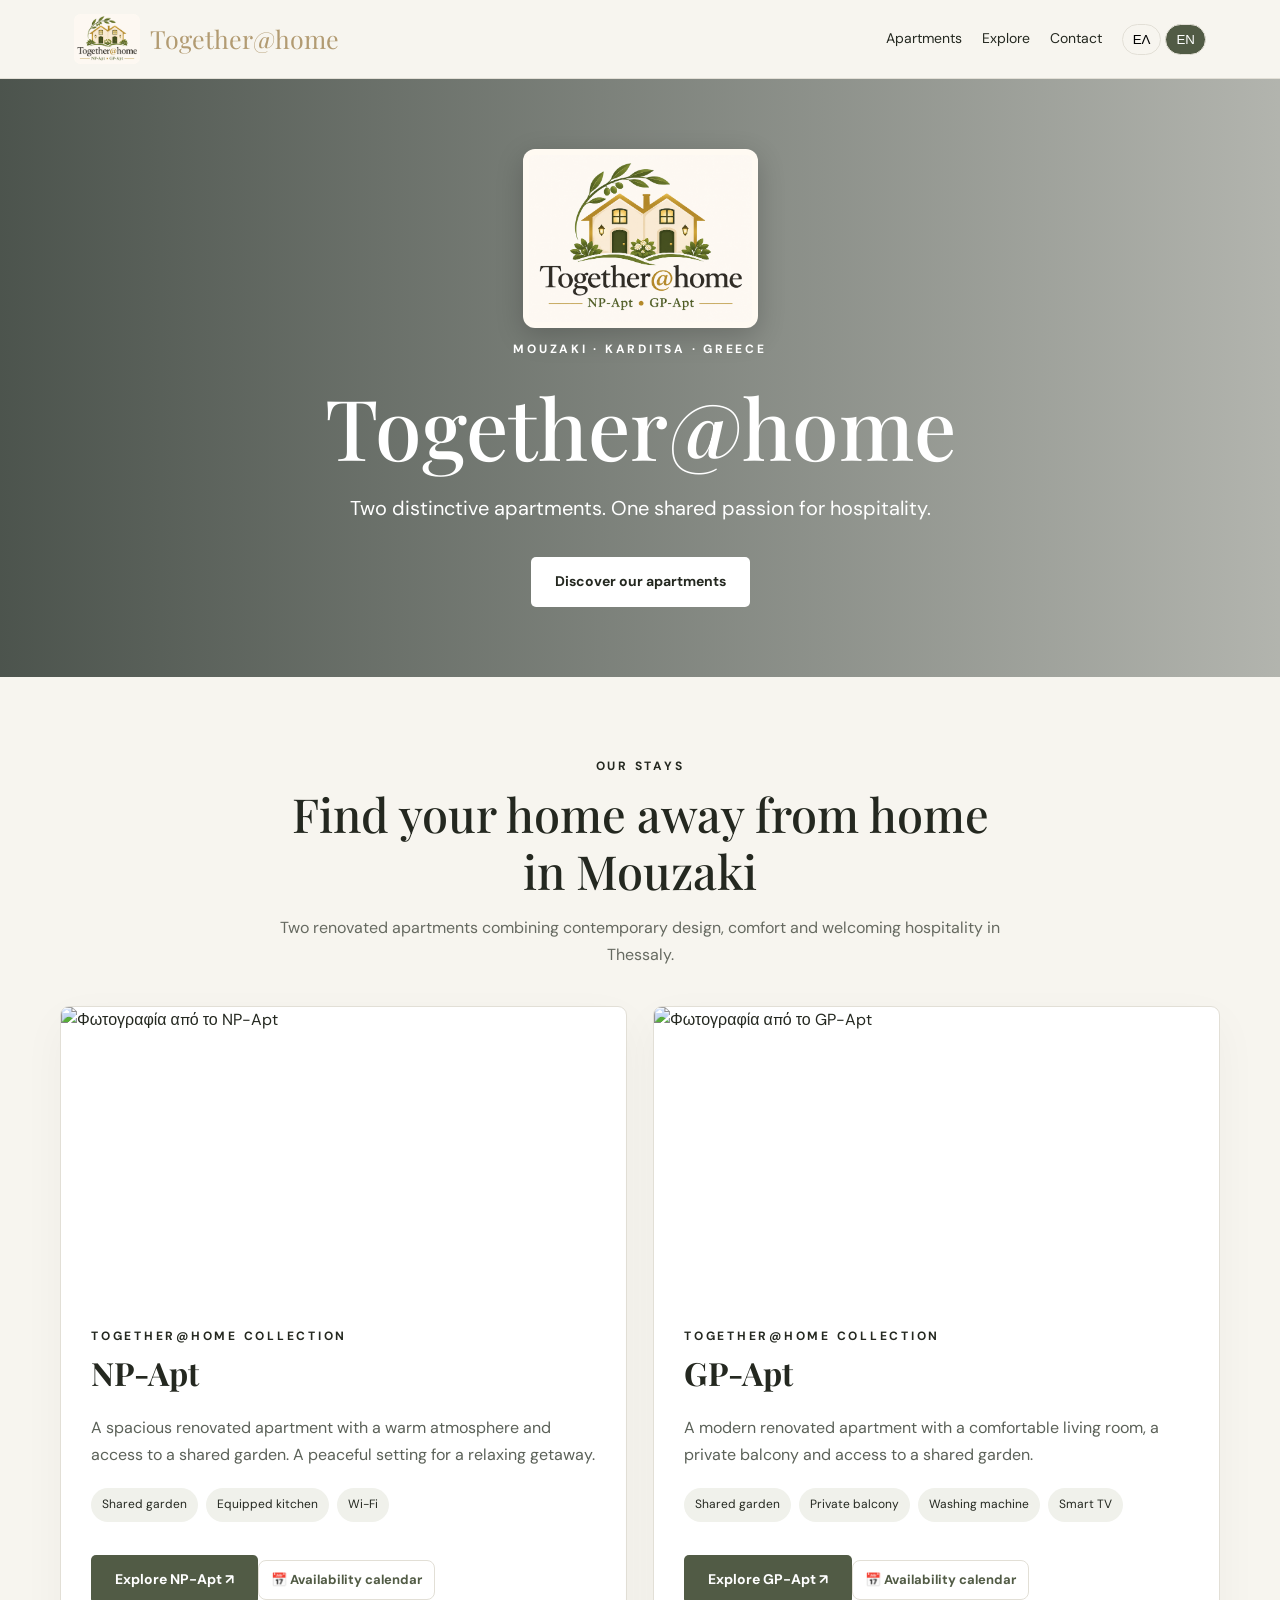
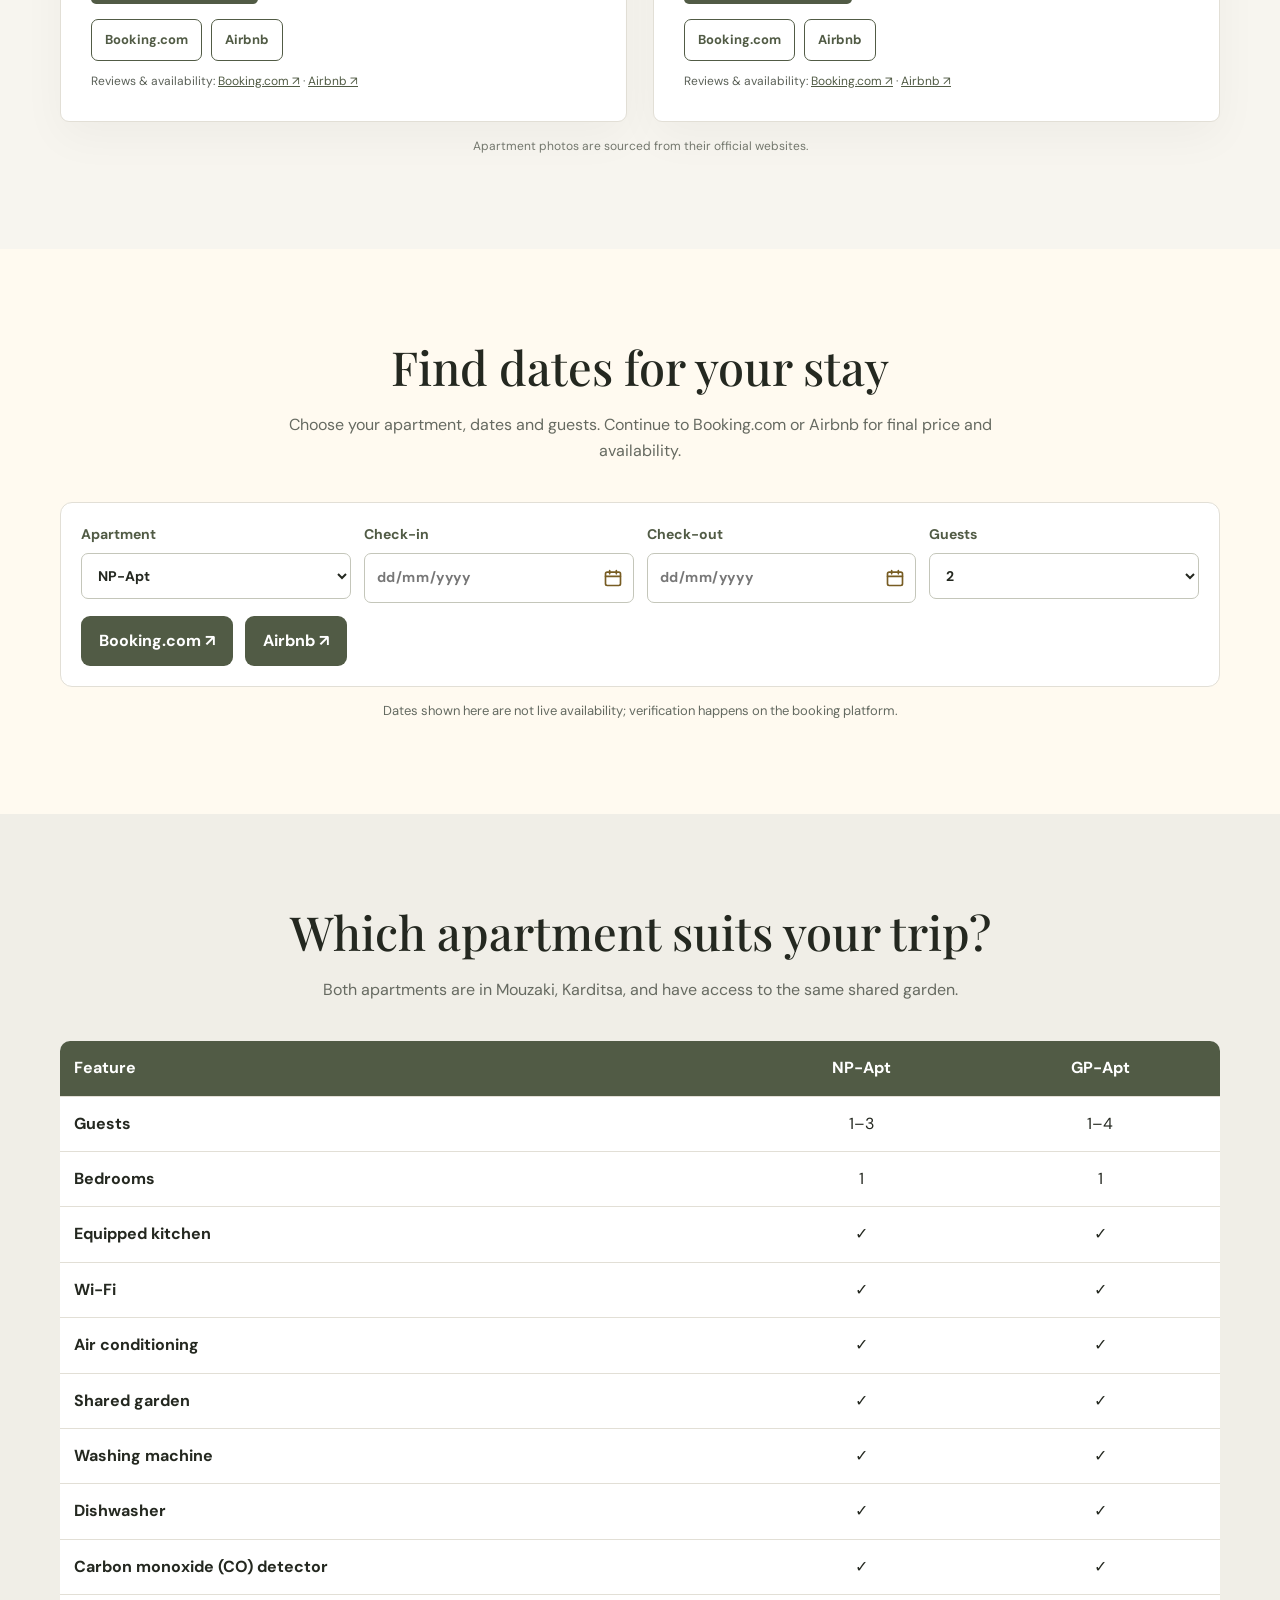
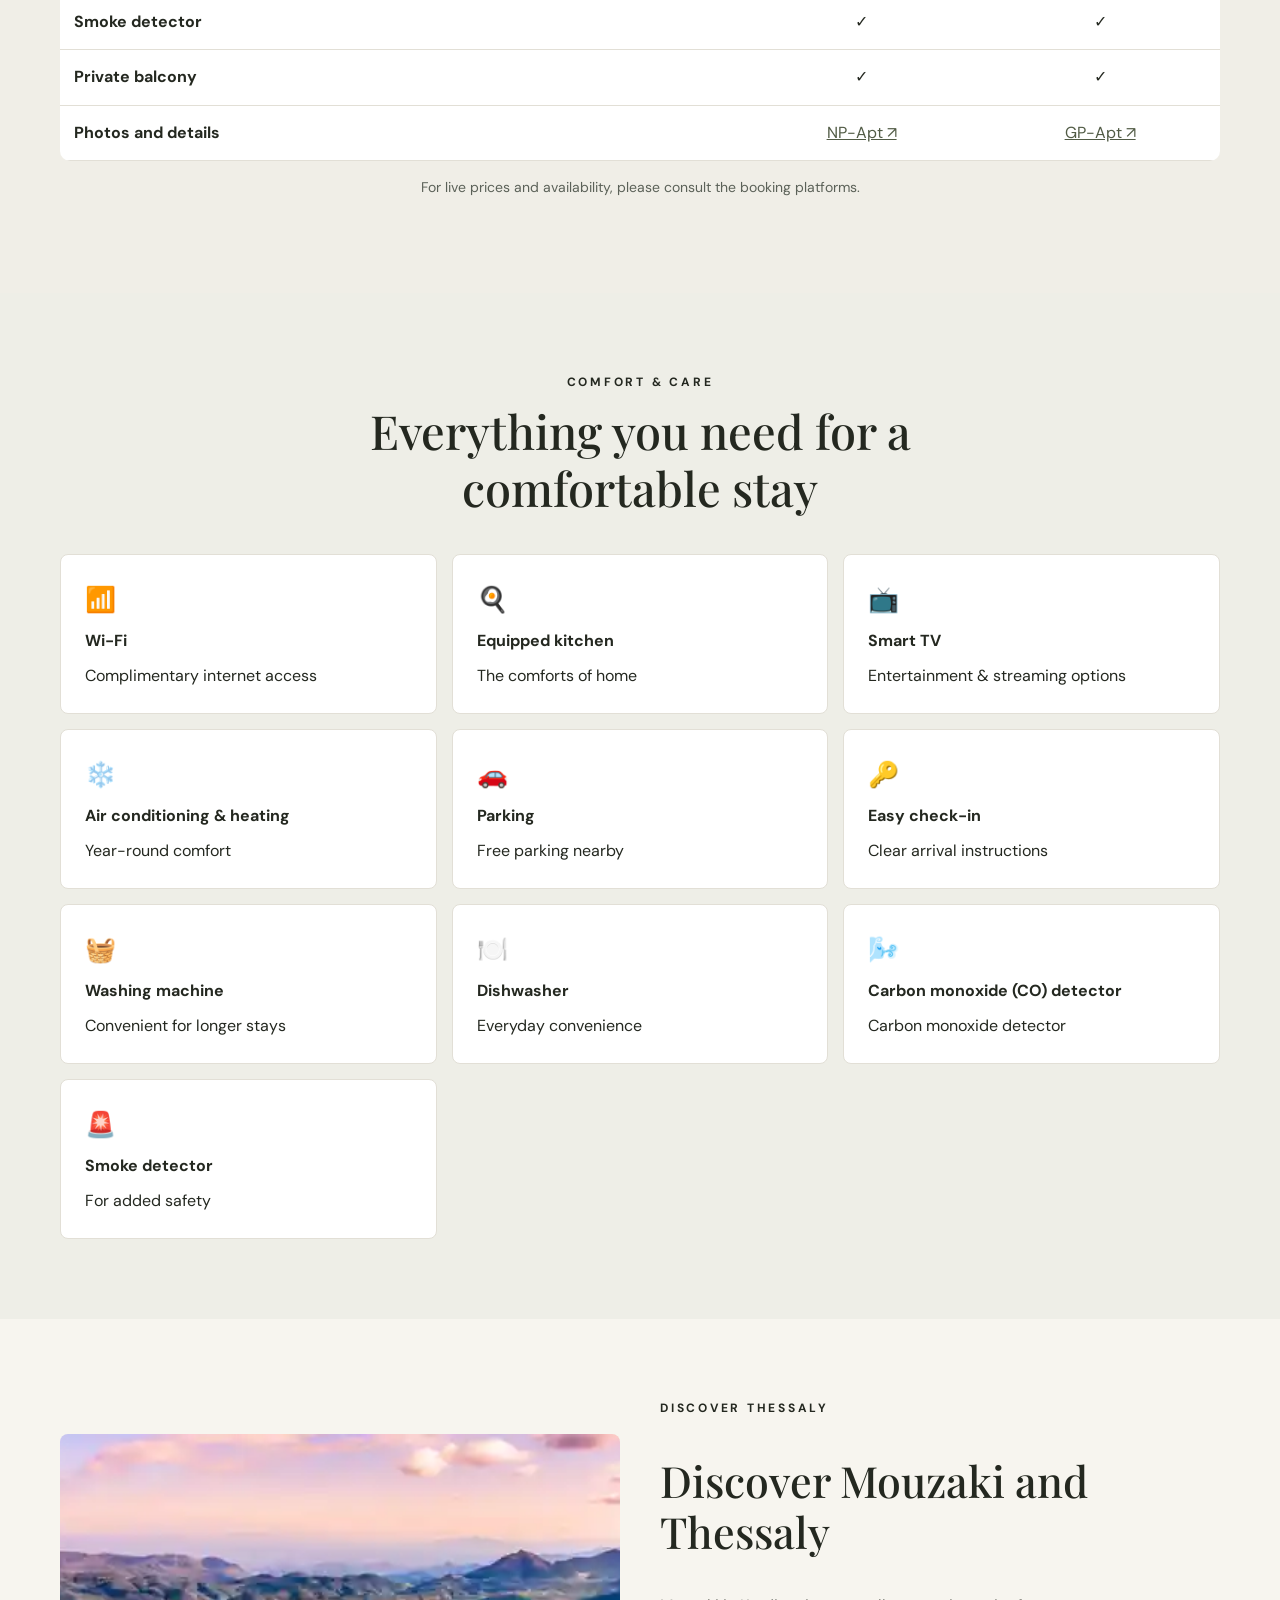
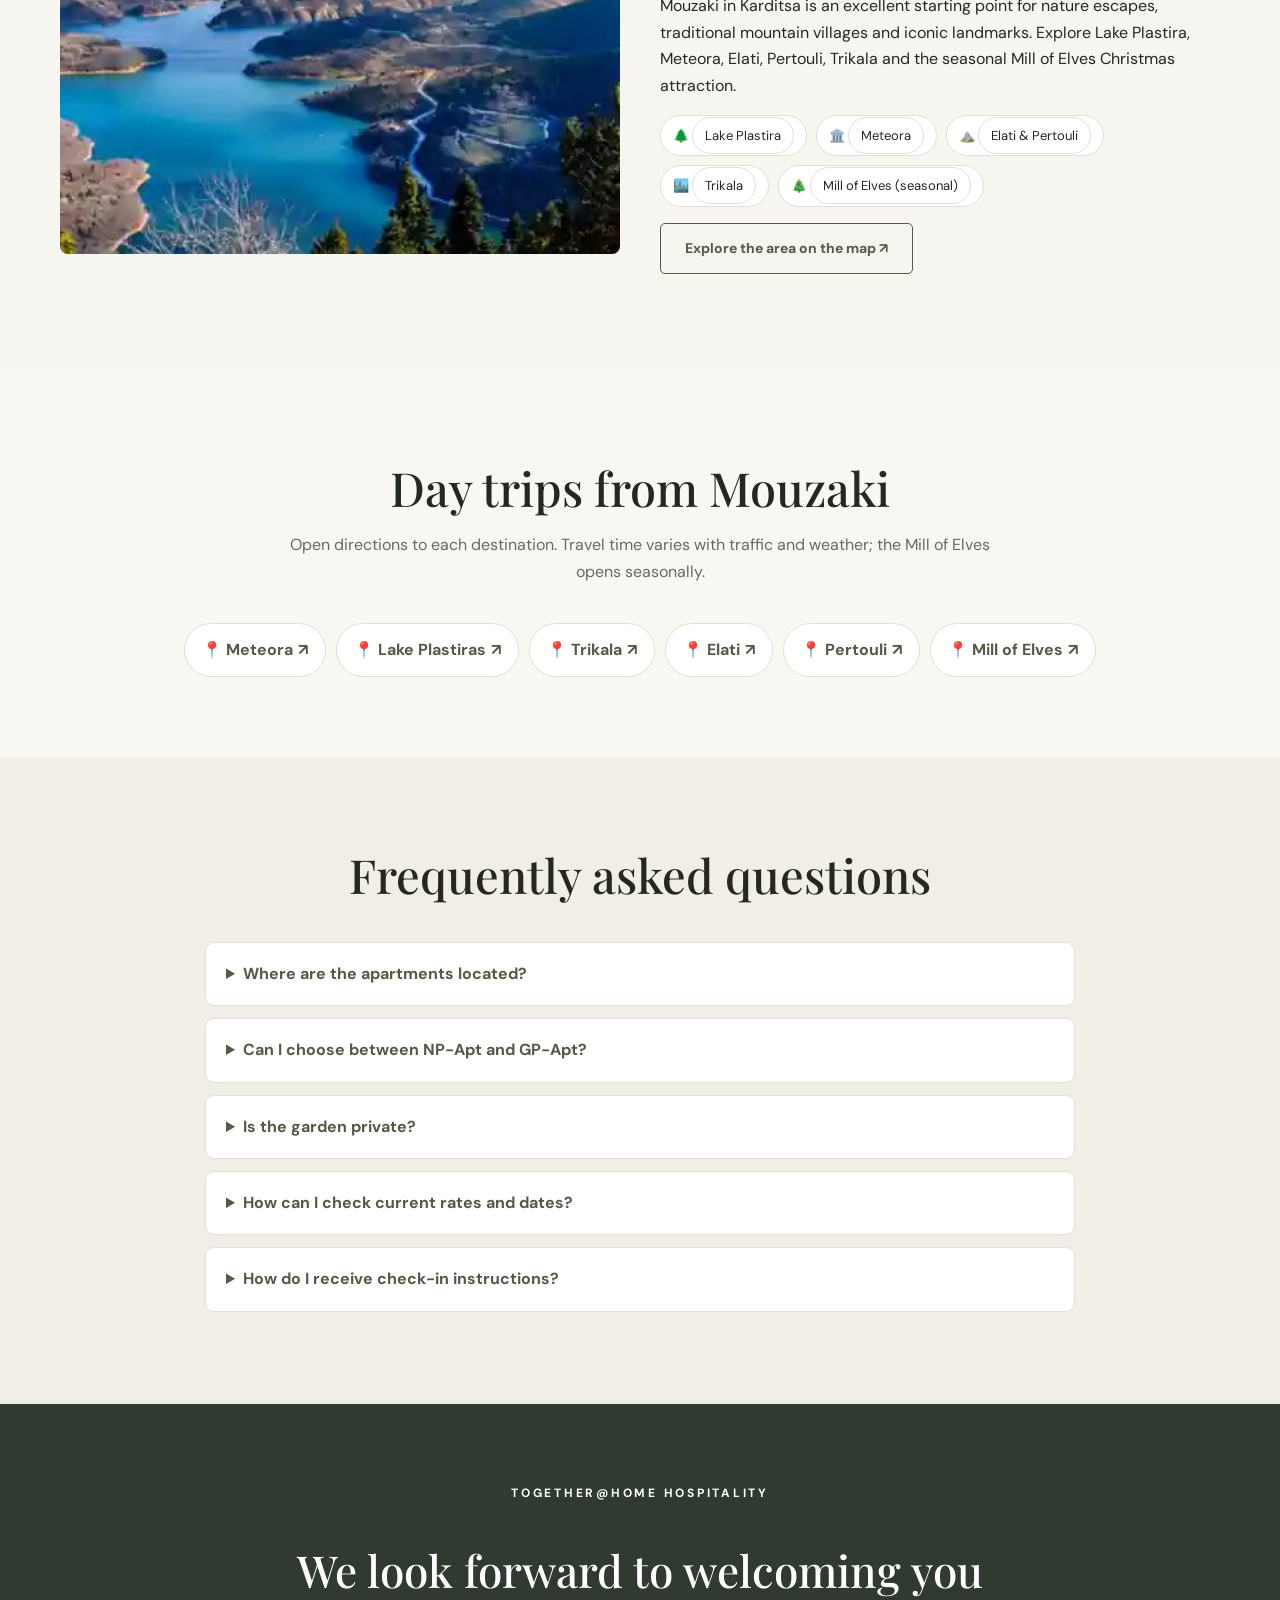
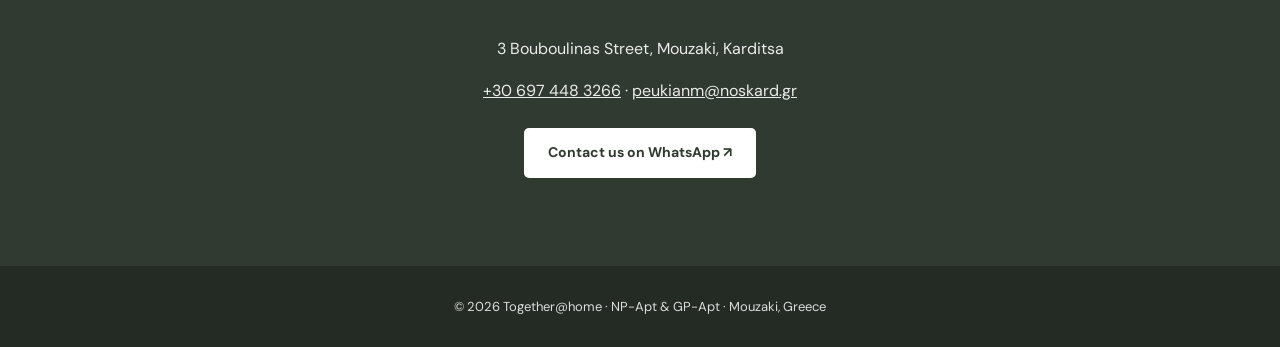
==== commit 57e60f31: "Show uploaded Lake Plastiras photo in Discover Thessaly section" ====
--- a/index.html
+++ b/index.html
@@ -75,7 +75,7 @@
 <section class="booking-planner" id="availability"><div class="container"><div class="sectionhead"><h2 class="lang-el">Βρες ημερομηνίες για τη διαμονή σου</h2><h2 class="lang-en hidden">Find dates for your stay</h2><p class="lang-el">Διάλεξε διαμέρισμα, ημερομηνίες και επισκέπτες και συνέχισε στο Booking.com ή Airbnb για επιβεβαίωση τιμής και διαθεσιμότητας.</p><p class="lang-en hidden">Choose your apartment, dates and guests. Continue to Booking.com or Airbnb for final price and availability.</p></div><form class="home-date-form" id="home-date-form"><label><span class="lang-el">Διαμέρισμα</span><span class="lang-en hidden">Apartment</span><select name="property"><option value="np">NP-Apt</option><option value="gp">GP-Apt</option></select></label><label><span class="lang-el">Άφιξη</span><span class="lang-en hidden">Check-in</span><input type="text" name="checkin" inputmode="numeric" autocomplete="off" placeholder="dd/mm/yyyy" maxlength="10" pattern="[0-9]{2}/[0-9]{2}/[0-9]{4}" aria-label="checkin (dd/mm/yyyy)" required></label><label><span class="lang-el">Αναχώρηση</span><span class="lang-en hidden">Check-out</span><input type="text" name="checkout" inputmode="numeric" autocomplete="off" placeholder="dd/mm/yyyy" maxlength="10" pattern="[0-9]{2}/[0-9]{2}/[0-9]{4}" aria-label="checkout (dd/mm/yyyy)" required></label><label><span class="lang-el">Επισκέπτες</span><span class="lang-en hidden">Guests</span><select name="guests"><option value="1">1</option><option value="2" selected>2</option><option value="3">3</option><option value="4">4</option></select></label><div class="home-date-actions"><a class="booking-action" data-platform="booking" href="#" target="_blank" rel="noopener noreferrer">Booking.com ↗</a><a class="booking-action" data-platform="airbnb" href="#" target="_blank" rel="noopener noreferrer">Airbnb ↗</a></div></form><p role="status" class="home-form-status" aria-live="polite"></p><p class="home-form-note lang-el">Οι ημερομηνίες δεν απεικονίζουν ζωντανή διαθεσιμότητα· ο έλεγχος ολοκληρώνεται στην πλατφόρμα κράτησης.</p><p class="home-form-note lang-en hidden">Dates shown here are not live availability; verification happens on the booking platform.</p></div></section>
 <section class="compare-section" id="compare"><div class="container"><div class="sectionhead"><h2 class="lang-el">Ποιο διαμέρισμα σου ταιριάζει;</h2><h2 class="lang-en hidden">Which apartment suits your trip?</h2><p class="lang-el">Και τα δύο διαμερίσματα βρίσκονται στο Μουζάκι Καρδίτσας και μοιράζονται πρόσβαση στον ίδιο κοινόχρηστο κήπο.</p><p class="lang-en hidden">Both apartments are in Mouzaki, Karditsa, and have access to the same shared garden.</p></div><div class="comparison-scroll"><table class="comparison-table"><thead><tr><th><span class="lang-el">Χαρακτηριστικό</span><span class="lang-en hidden">Feature</span></th><th>NP-Apt</th><th>GP-Apt</th></tr></thead><tbody><tr><th><span class="lang-el">Επισκέπτες</span><span class="lang-en hidden">Guests</span></th><td>1–3</td><td>1–4</td></tr><tr><th><span class="lang-el">Υπνοδωμάτια</span><span class="lang-en hidden">Bedrooms</span></th><td>1</td><td>1</td></tr><tr><th><span class="lang-el">Εξοπλισμένη κουζίνα</span><span class="lang-en hidden">Equipped kitchen</span></th><td>✓</td><td>✓</td></tr><tr><th>Wi-Fi</th><td>✓</td><td>✓</td></tr><tr><th><span class="lang-el">Κλιματισμός</span><span class="lang-en hidden">Air conditioning</span></th><td>✓</td><td>✓</td></tr><tr><th><span class="lang-el">Κοινόχρηστος κήπος</span><span class="lang-en hidden">Shared garden</span></th><td>✓</td><td>✓</td></tr><tr><th><span class="lang-el">Πλυντήριο ρούχων</span><span class="lang-en hidden">Washing machine</span></th><td>✓</td><td>✓</td></tr><tr><th><span class="lang-el">Πλυντήριο πιάτων</span><span class="lang-en hidden">Dishwasher</span></th><td>✓</td><td>✓</td></tr><tr><th><span class="lang-el">Ανιχνευτής CO</span><span class="lang-en hidden">Carbon monoxide (CO) detector</span></th><td>✓</td><td>✓</td></tr><tr><th><span class="lang-el">Ανιχνευτής καπνού</span><span class="lang-en hidden">Smoke detector</span></th><td>✓</td><td>✓</td></tr><tr><th><span class="lang-el">Ιδιωτικό μπαλκόνι</span><span class="lang-en hidden">Private balcony</span></th><td>✓</td><td>✓</td></tr><tr><th><span class="lang-el">Φωτογραφίες και λεπτομέρειες</span><span class="lang-en hidden">Photos and details</span></th><td><a href="https://np.together-home.gr/">NP-Apt ↗</a></td><td><a href="https://gp.together-home.gr/">GP-Apt ↗</a></td></tr></tbody></table></div><p class="comparison-hint lang-el">Οι τιμές και οι διαθέσιμες ημερομηνίες ενημερώνονται στις αντίστοιχες πλατφόρμες κρατήσεων.</p><p class="comparison-hint lang-en hidden">For live prices and availability, please consult the booking platforms.</p></div></section>
 <section class="muted" id="services"><div class="container"><div class="sectionhead"><div class="eyebrow">Comfort & care</div><h2 data-i18n="serviceTitle">Όλα όσα χρειάζεστε για μια άνετη διαμονή</h2></div><div class="amenities"><div class="amenity"><span class="symbol">📶</span><strong>Wi-Fi</strong><span data-i18n="wifi">Δωρεάν σύνδεση στο Internet</span></div><div class="amenity"><span class="symbol">🍳</span><strong data-i18n="kitchen">Εξοπλισμένη κουζίνα</strong><span data-i18n="cook">Για άνεση σαν στο σπίτι σας</span></div><div class="amenity"><span class="symbol">📺</span><strong>Smart TV</strong><span data-i18n="stream">Επιλογές ψυχαγωγίας & streaming</span></div><div class="amenity"><span class="symbol">❄️</span><strong data-i18n="climate">Κλιματισμός & θέρμανση</strong><span data-i18n="year">Άνεση όλο τον χρόνο</span></div><div class="amenity"><span class="symbol">🚗</span><strong>Parking</strong><span data-i18n="park">Δωρεάν στάθμευση κοντά</span></div><div class="amenity"><span class="symbol">🔑</span><strong data-i18n="checkin">Εύκολο check-in</strong><span data-i18n="arrival">Πρακτικές οδηγίες άφιξης</span></div><div class="amenity"><span class="symbol">🧺</span><strong data-i18n="washingMachine">Πλυντήριο ρούχων</strong><span data-i18n="washConvenience">Για άνεση στις πολυήμερες διαμονές</span></div><div class="amenity"><span class="symbol">🍽️</span><strong data-i18n="dishwasher">Πλυντήριο πιάτων</strong><span data-i18n="dishConvenience">Πρακτική καθημερινή εξυπηρέτηση</span></div><div class="amenity"><span class="symbol">🌬️</span><strong data-i18n="coDetector">Ανιχνευτής CO</strong><span data-i18n="coDescription">Ανιχνευτής μονοξειδίου του άνθρακα</span></div><div class="amenity"><span class="symbol">🚨</span><strong data-i18n="smokeDetector">Ανιχνευτής καπνού</strong><span data-i18n="smokeDescription">Για πρόσθετη ασφάλεια</span></div></div></div></section>
-<section id="area"><div class="container region"><img src="https://images.unsplash.com/photo-1470770841072-f978cf4d019e?auto=format&fit=crop&w=1200&q=85" alt="Ενδεικτικό ορεινό τοπίο, όχι φωτογραφία από το Μουζάκι" loading="lazy"><div><div class="eyebrow">Discover Thessaly</div><h2 data-i18n="areaTitle">Ανακαλύψτε το Μουζάκι και τη Θεσσαλία</h2><p data-i18n="areaDesc">Αναζητάτε διαμονή στο Μουζάκι Καρδίτσας και κατάλυμα ως αφετηρία για εκδρομές στα Τρίκαλα και τη Θεσσαλία; Τα NP-Apt και GP-Apt βρίσκονται στο Μουζάκι, διαθέτουν πρόσβαση σε κοινόχρηστο κήπο και αποτελούν βάση για εξορμήσεις στη φύση, σε παραδοσιακά χωριά και αξιοθέατα. Εξερευνήστε τη Λίμνη Πλαστήρα, τα Μετέωρα, την Ελάτη, το Περτούλι, τα Τρίκαλα και τον χριστουγεννιάτικο Μύλο των Ξωτικών.</p><div class="places"><span>🌲 <span data-i18n="lake">Λίμνη Πλαστήρα</span></span><span>🏛️ <span data-i18n="meteora">Μετέωρα</span></span><span>⛰️ <span data-i18n="elati">Ελάτη & Περτούλι</span></span><span>🏙️ <span data-i18n="trikala">Τρίκαλα</span></span><span>🎄 <span data-i18n="elves">Μύλος των Ξωτικών (εποχικά)</span></span></div><p><a class="btn outline" href="https://www.google.com/maps/dir/?api=1&destination=39.42636495088956%2C21.662824123584638" target="_blank" rel="noopener noreferrer" data-i18n="map">Δείτε την περιοχή στον χάρτη ↗</a></p></div></div></section>
+<section id="area"><div class="container region"><img src="/thessaly-lake-plastiras.svg" alt="Πανοραμική θέα στη Λίμνη Πλαστήρα, Θεσσαλία" loading="lazy" width="650" height="458" decoding="async"><div><div class="eyebrow">Discover Thessaly</div><h2 data-i18n="areaTitle">Ανακαλύψτε το Μουζάκι και τη Θεσσαλία</h2><p data-i18n="areaDesc">Αναζητάτε διαμονή στο Μουζάκι Καρδίτσας και κατάλυμα ως αφετηρία για εκδρομές στα Τρίκαλα και τη Θεσσαλία; Τα NP-Apt και GP-Apt βρίσκονται στο Μουζάκι, διαθέτουν πρόσβαση σε κοινόχρηστο κήπο και αποτελούν βάση για εξορμήσεις στη φύση, σε παραδοσιακά χωριά και αξιοθέατα. Εξερευνήστε τη Λίμνη Πλαστήρα, τα Μετέωρα, την Ελάτη, το Περτούλι, τα Τρίκαλα και τον χριστουγεννιάτικο Μύλο των Ξωτικών.</p><div class="places"><span>🌲 <span data-i18n="lake">Λίμνη Πλαστήρα</span></span><span>🏛️ <span data-i18n="meteora">Μετέωρα</span></span><span>⛰️ <span data-i18n="elati">Ελάτη & Περτούλι</span></span><span>🏙️ <span data-i18n="trikala">Τρίκαλα</span></span><span>🎄 <span data-i18n="elves">Μύλος των Ξωτικών (εποχικά)</span></span></div><p><a class="btn outline" href="https://www.google.com/maps/dir/?api=1&destination=39.42636495088956%2C21.662824123584638" target="_blank" rel="noopener noreferrer" data-i18n="map">Δείτε την περιοχή στον χάρτη ↗</a></p></div></div></section>
 <section class="trip-section" id="trips"><div class="container"><div class="sectionhead"><h2 class="lang-el">Εκδρομές με αφετηρία το Μουζάκι</h2><h2 class="lang-en hidden">Day trips from Mouzaki</h2><p class="lang-el">Άνοιξε τη διαδρομή στον χάρτη για κάθε προορισμό. Η διάρκεια εξαρτάται από την κίνηση και τον καιρό· ο Μύλος των Ξωτικών λειτουργεί εποχικά.</p><p class="lang-en hidden">Open directions to each destination. Travel time varies with traffic and weather; the Mill of Elves opens seasonally.</p></div><div class="route-chips"><a class="route-chip" href="https://www.google.com/maps/dir/?api=1&origin=%CE%9C%CF%80%CE%BF%CF%85%CE%BC%CF%80%CE%BF%CF%85%CE%BB%CE%AF%CE%BD%CE%B1%CF%82%203%2C%20%CE%9C%CE%BF%CF%85%CE%B6%CE%AC%CE%BA%CE%B9%20%CE%9A%CE%B1%CF%81%CE%B4%CE%AF%CF%84%CF%83%CE%B1%CF%82&destination=Meteora%20Greece" rel="noopener noreferrer" target="_blank"><span class="lang-el">📍 Μετέωρα</span><span class="lang-en hidden">📍 Meteora</span> ↗</a><a class="route-chip" href="https://www.google.com/maps/dir/?api=1&origin=%CE%9C%CF%80%CE%BF%CF%85%CE%BC%CF%80%CE%BF%CF%85%CE%BB%CE%AF%CE%BD%CE%B1%CF%82%203%2C%20%CE%9C%CE%BF%CF%85%CE%B6%CE%AC%CE%BA%CE%B9%20%CE%9A%CE%B1%CF%81%CE%B4%CE%AF%CF%84%CF%83%CE%B1%CF%82&destination=Lake%20Plastiras%20Greece" rel="noopener noreferrer" target="_blank"><span class="lang-el">📍 Λίμνη Πλαστήρα</span><span class="lang-en hidden">📍 Lake Plastiras</span> ↗</a><a class="route-chip" href="https://www.google.com/maps/dir/?api=1&origin=%CE%9C%CF%80%CE%BF%CF%85%CE%BC%CF%80%CE%BF%CF%85%CE%BB%CE%AF%CE%BD%CE%B1%CF%82%203%2C%20%CE%9C%CE%BF%CF%85%CE%B6%CE%AC%CE%BA%CE%B9%20%CE%9A%CE%B1%CF%81%CE%B4%CE%AF%CF%84%CF%83%CE%B1%CF%82&destination=Trikala%20Greece" rel="noopener noreferrer" target="_blank"><span class="lang-el">📍 Τρίκαλα</span><span class="lang-en hidden">📍 Trikala</span> ↗</a><a class="route-chip" href="https://www.google.com/maps/dir/?api=1&origin=%CE%9C%CF%80%CE%BF%CF%85%CE%BC%CF%80%CE%BF%CF%85%CE%BB%CE%AF%CE%BD%CE%B1%CF%82%203%2C%20%CE%9C%CE%BF%CF%85%CE%B6%CE%AC%CE%BA%CE%B9%20%CE%9A%CE%B1%CF%81%CE%B4%CE%AF%CF%84%CF%83%CE%B1%CF%82&destination=Elati%20Trikala%20Greece" rel="noopener noreferrer" target="_blank"><span class="lang-el">📍 Ελάτη</span><span class="lang-en hidden">📍 Elati</span> ↗</a><a class="route-chip" href="https://www.google.com/maps/dir/?api=1&origin=%CE%9C%CF%80%CE%BF%CF%85%CE%BC%CF%80%CE%BF%CF%85%CE%BB%CE%AF%CE%BD%CE%B1%CF%82%203%2C%20%CE%9C%CE%BF%CF%85%CE%B6%CE%AC%CE%BA%CE%B9%20%CE%9A%CE%B1%CF%81%CE%B4%CE%AF%CF%84%CF%83%CE%B1%CF%82&destination=Pertouli%20Greece" rel="noopener noreferrer" target="_blank"><span class="lang-el">📍 Περτούλι</span><span class="lang-en hidden">📍 Pertouli</span> ↗</a><a class="route-chip" href="https://www.google.com/maps/dir/?api=1&origin=%CE%9C%CF%80%CE%BF%CF%85%CE%BC%CF%80%CE%BF%CF%85%CE%BB%CE%AF%CE%BD%CE%B1%CF%82%203%2C%20%CE%9C%CE%BF%CF%85%CE%B6%CE%AC%CE%BA%CE%B9%20%CE%9A%CE%B1%CF%81%CE%B4%CE%AF%CF%84%CF%83%CE%B1%CF%82&destination=%CE%9C%CF%8D%CE%BB%CE%BF%CF%82%20%CF%84%CF%89%CE%BD%20%CE%9E%CF%89%CF%84%CE%B9%CE%BA%CF%8E%CE%BD%20%CE%A4%CF%81%CE%AF%CE%BA%CE%B1%CE%BB%CE%B1" rel="noopener noreferrer" target="_blank"><span class="lang-el">📍 Μύλος των Ξωτικών</span><span class="lang-en hidden">📍 Mill of Elves</span> ↗</a></div></div></section>
 <section class="faq-section" id="faq"><div class="container"><div class="sectionhead"><h2 class="lang-el">Συχνές ερωτήσεις</h2><h2 class="lang-en hidden">Frequently asked questions</h2></div><div class="faq-wrap"><div class="lang-el"><details><summary>Σε ποια περιοχή βρίσκονται τα διαμερίσματα;</summary><p>Και τα δύο βρίσκονται στη Μπουμπουλίνας 3, στο Μουζάκι Καρδίτσας — όχι μέσα στα Τρίκαλα ή τα Μετέωρα.</p></details><details><summary>Μπορώ να διαλέξω ανάμεσα σε NP-Apt και GP-Apt;</summary><p>Ναι. Δείτε τις φωτογραφίες και τη σύγκριση παροχών, και επιλέξτε την καταχώριση του καταλύματος που σας ταιριάζει.</p></details><details><summary>Ο κήπος είναι ιδιωτικός;</summary><p>Όχι. Ο κήπος είναι κοινόχρηστος μεταξύ των δύο καταλυμάτων.</p></details><details><summary>Πώς ελέγχω διαθέσιμες ημερομηνίες και τιμές;</summary><p>Ανοίξτε το Booking.com ή το Airbnb του διαμερίσματος που επιλέξατε. Δεν παρουσιάζουμε μη επιβεβαιωμένη ζωντανή διαθεσιμότητα στην ιστοσελίδα.</p></details><details><summary>Πώς λαμβάνω οδηγίες check-in;</summary><p>Οι λεπτομερείς οδηγίες πρόσβασης αποστέλλονται ιδιωτικά στους επιβεβαιωμένους επισκέπτες πριν την άφιξη.</p></details></div><div class="lang-en hidden"><details><summary>Where are the apartments located?</summary><p>Both are at 3 Bouboulinas Street, Mouzaki, Karditsa — not in Trikala or Meteora itself.</p></details><details><summary>Can I choose between NP-Apt and GP-Apt?</summary><p>Yes. Compare amenities, explore the photos and select your preferred apartment listing.</p></details><details><summary>Is the garden private?</summary><p>No. The garden is shared between the two apartments.</p></details><details><summary>How can I check current rates and dates?</summary><p>Use the apartment's Booking.com or Airbnb listing. This website does not show live availability.</p></details><details><summary>How do I receive check-in instructions?</summary><p>Detailed access instructions are shared privately with confirmed guests before arrival.</p></details></div></div></div></section>
 <section class="contact" id="contact"><div class="container"><div class="eyebrow">Together@home hospitality</div><h2 data-i18n="contactTitle">Ανυπομονούμε να σας φιλοξενήσουμε</h2><p data-i18n="contactDesc">Μπουμπουλίνας 3, Μουζάκι Καρδίτσας</p><p><a href="tel:+306974483266">+30 697 448 3266</a> · <a href="mailto:peukianm@noskard.gr">peukianm@noskard.gr</a></p><a class="btn" href="https://wa.me/306974483266" target="_blank" rel="noopener noreferrer" data-i18n="whatsapp">Επικοινωνία μέσω WhatsApp ↗</a></div></section></main><footer>© <span id="year"></span> Together@home · NP-Apt & GP-Apt · Mouzaki, Greece</footer>
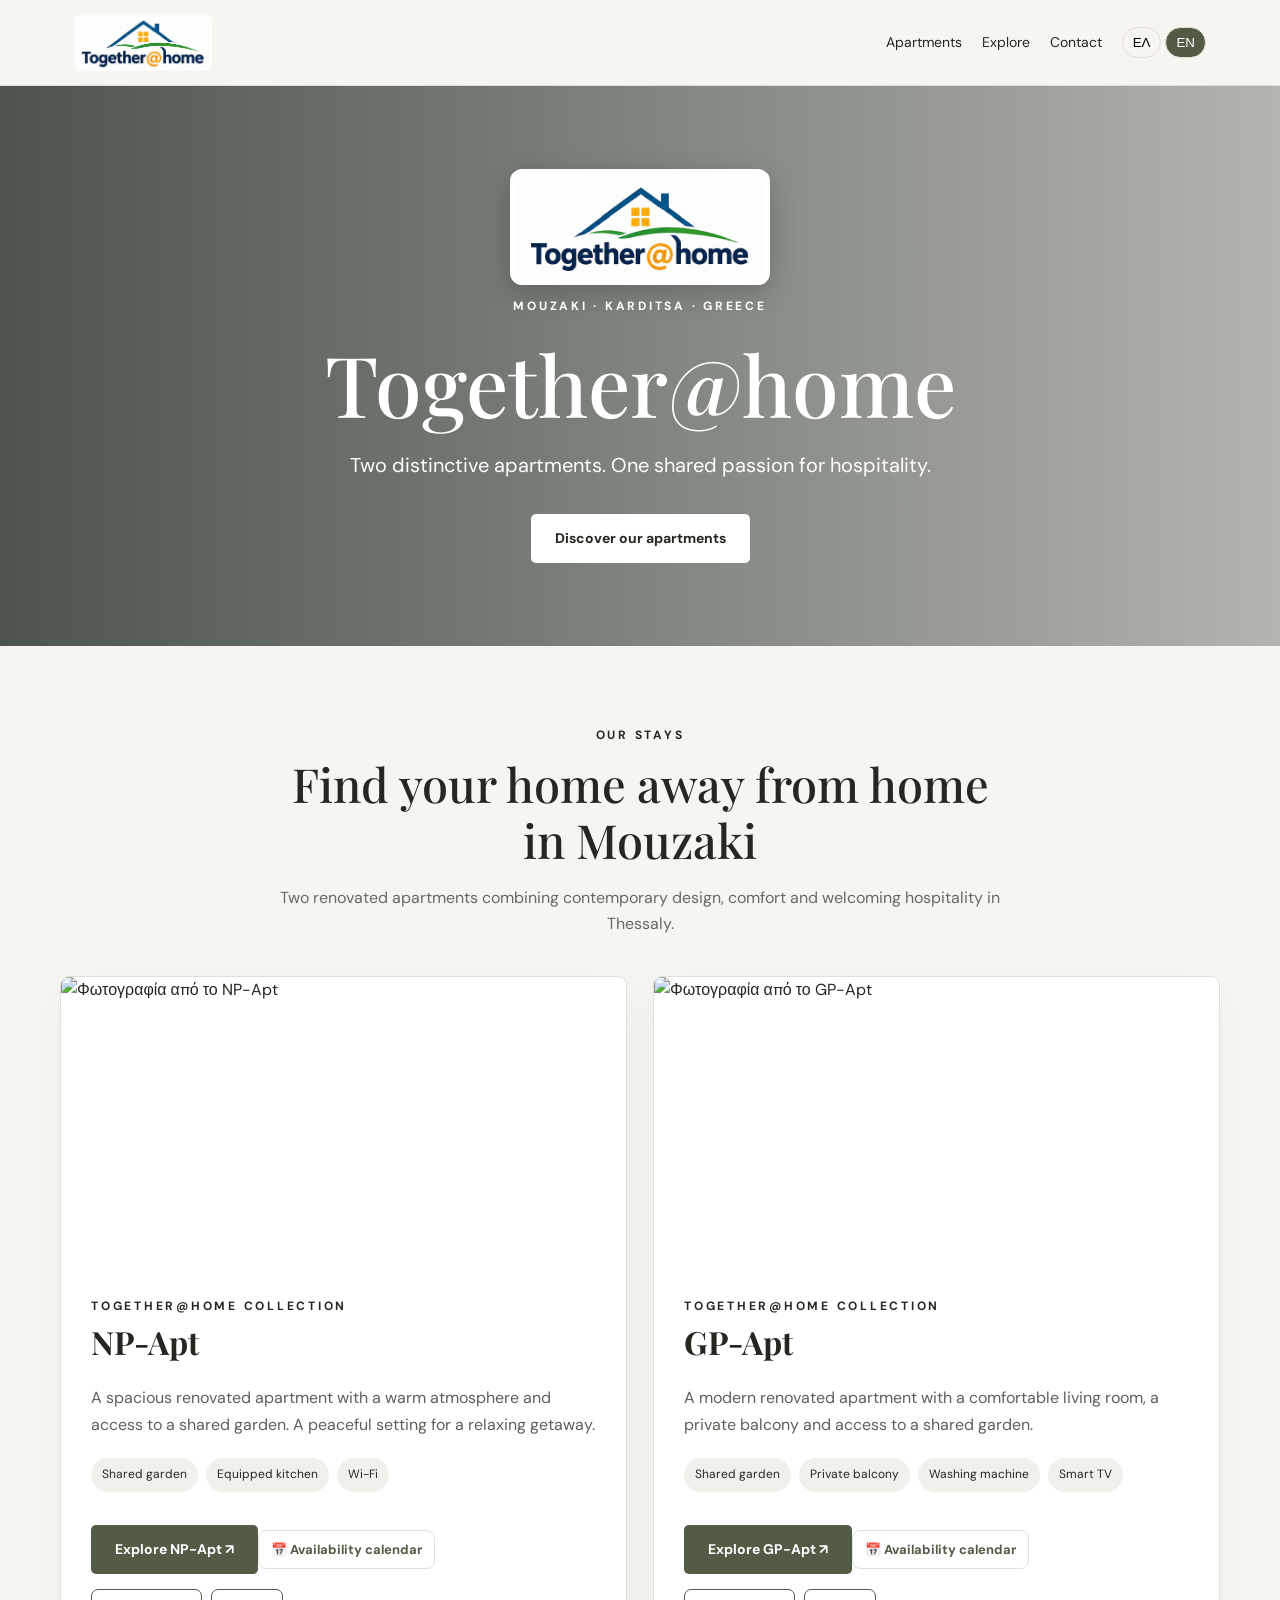
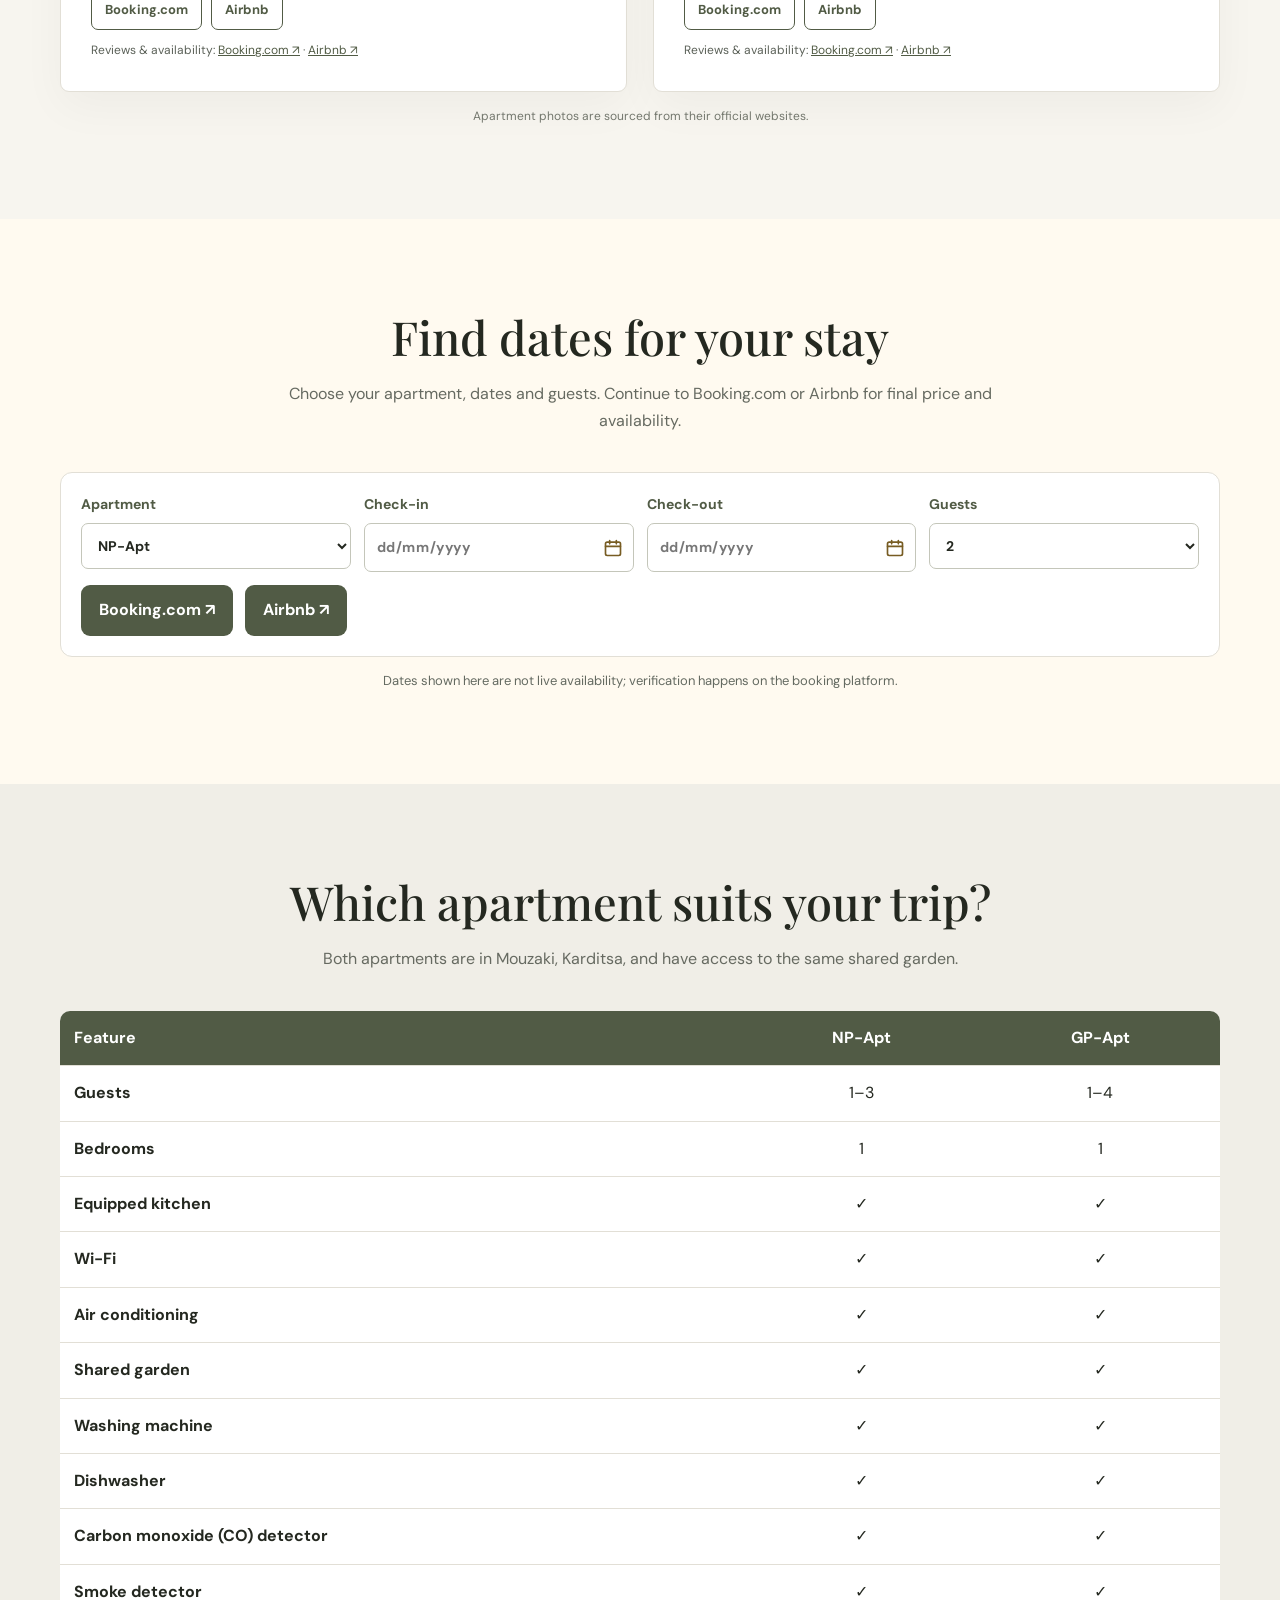
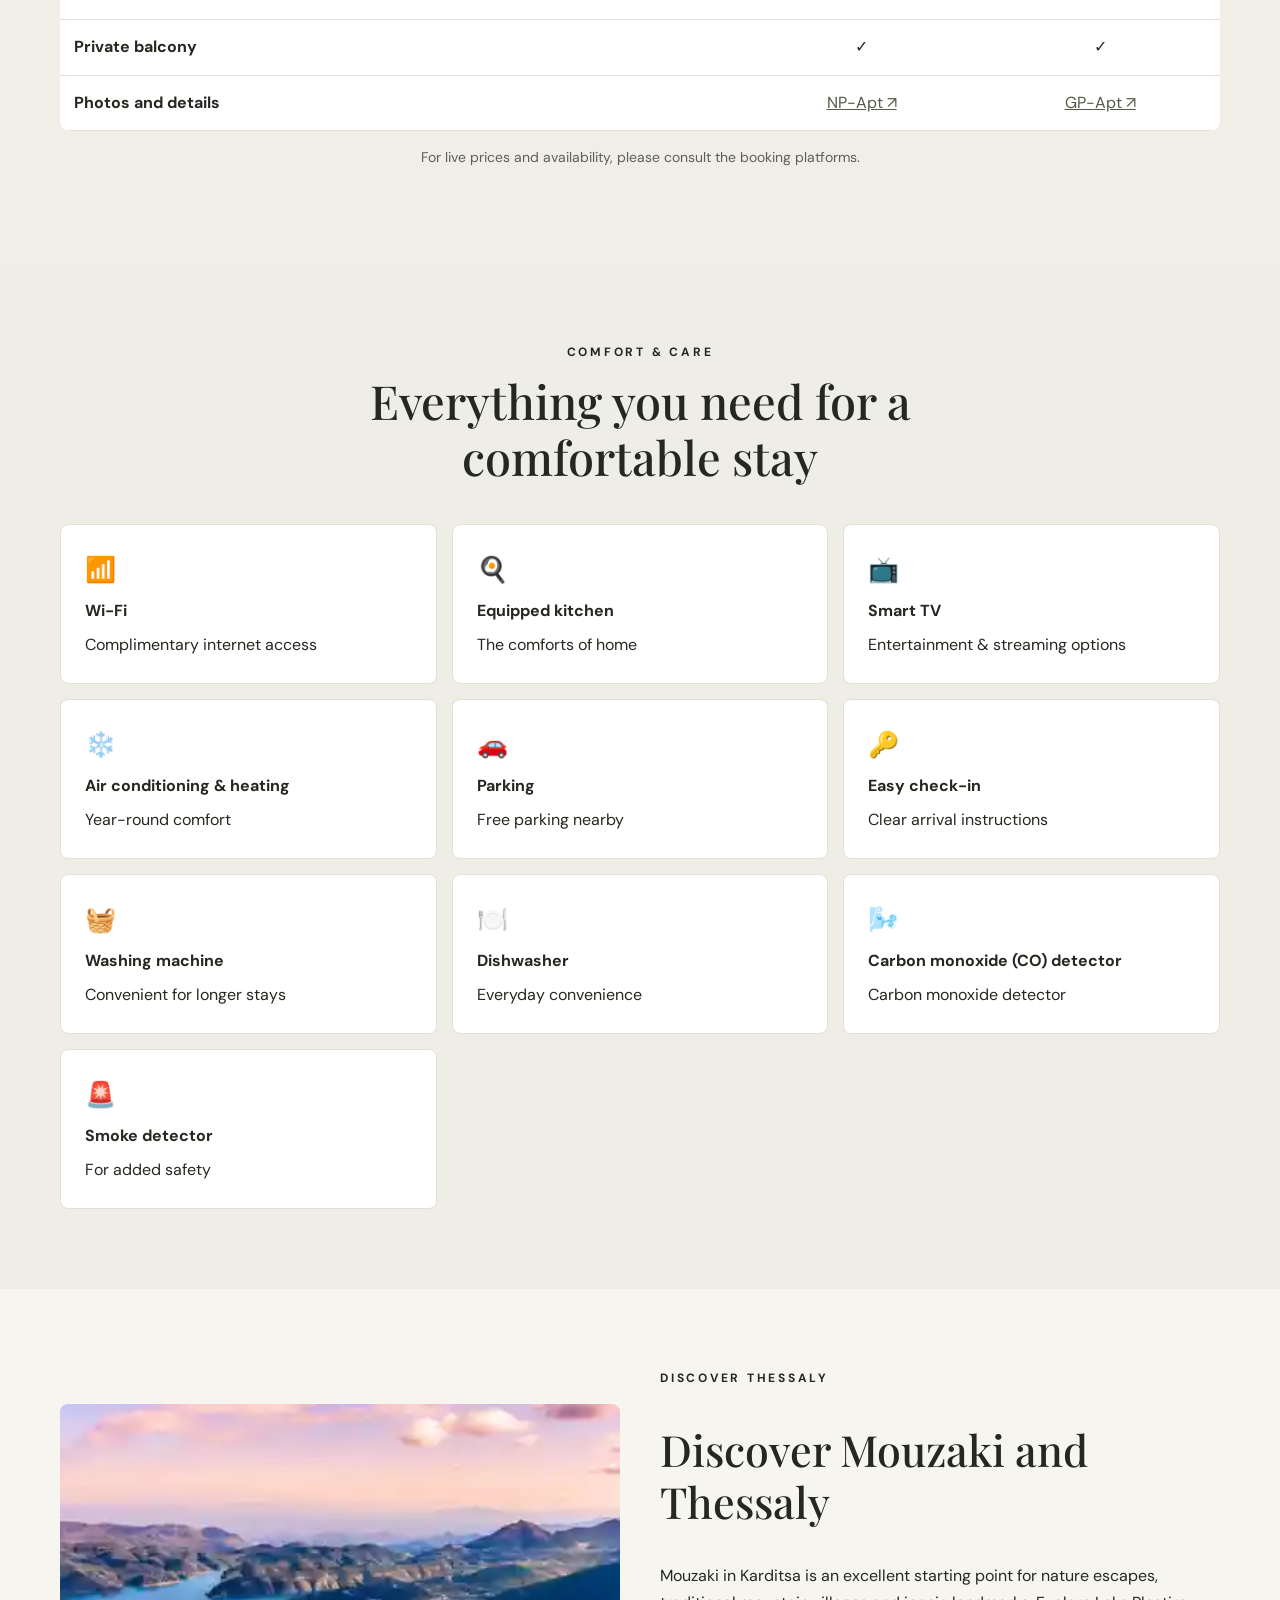
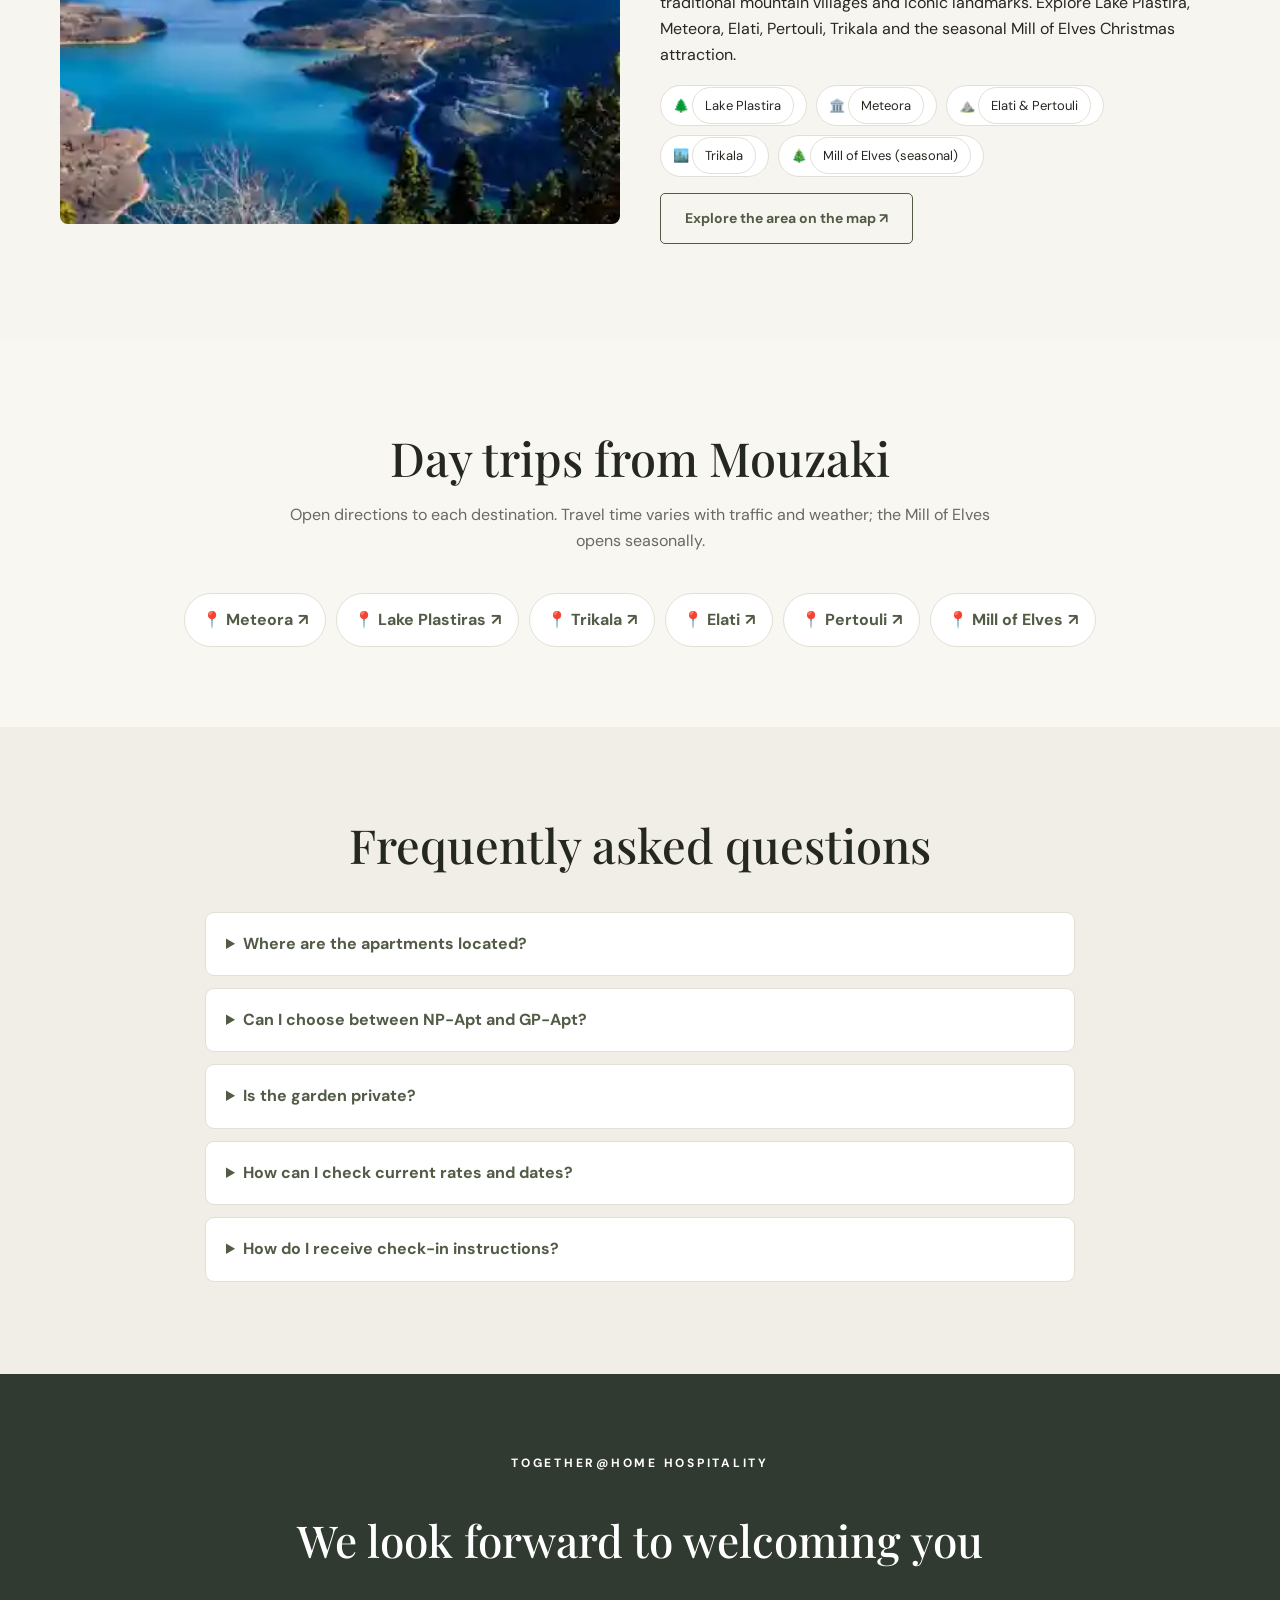
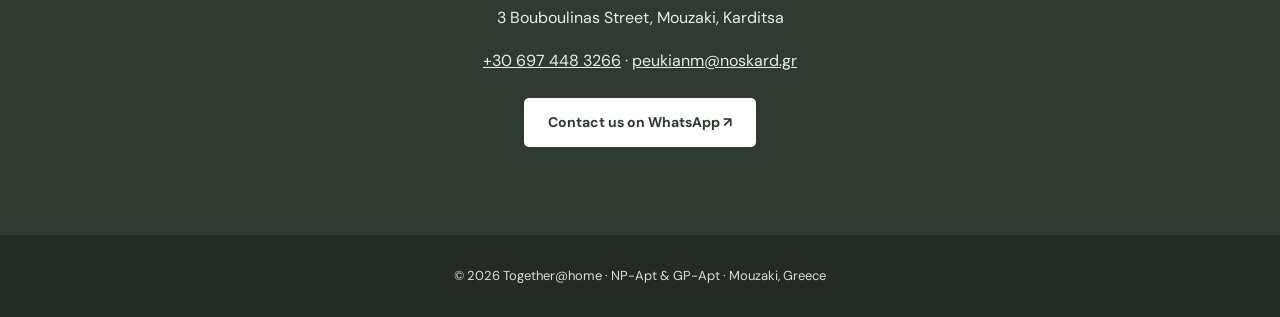
==== commit 84f6f4d3: "Apply new Together@home logo and favicon throughout the site" ====
--- a/index.html
+++ b/index.html
@@ -1,6 +1,6 @@
 <!doctype html>
 <html lang="el"><head><meta charset="utf-8"><meta name="viewport" content="width=device-width,initial-scale=1">
-<link rel="icon" type="image/svg+xml" href="/favicon.svg"><title>Together@home | Διαμονή στο Μουζάκι Καρδίτσας</title><link rel="preconnect" href="https://fonts.googleapis.com"><link rel="preconnect" href="https://fonts.gstatic.com" crossorigin><link href="https://fonts.googleapis.com/css2?family=DM+Sans:wght@400;500;600;700&family=Playfair+Display:wght@500;600&display=swap" rel="stylesheet"><style>
+<link rel="icon" type="image/svg+xml" href="/favicon.svg?v=20261115"><title>Together@home | Διαμονή στο Μουζάκι Καρδίτσας</title><link rel="preconnect" href="https://fonts.googleapis.com"><link rel="preconnect" href="https://fonts.gstatic.com" crossorigin><link href="https://fonts.googleapis.com/css2?family=DM+Sans:wght@400;500;600;700&family=Playfair+Display:wght@500;600&display=swap" rel="stylesheet"><style>
 :root{--ink:#242820;--cream:#f7f5ef;--olive:#515b45;--gold:#b29b72;--line:#e2dfd6}*{box-sizing:border-box}html{scroll-behavior:smooth}body{margin:0;background:var(--cream);color:var(--ink);font-family:'DM Sans',sans-serif;line-height:1.65}a{color:inherit}header{position:sticky;top:0;z-index:10;background:rgba(247,245,239,.96);backdrop-filter:blur(14px);border-bottom:1px solid var(--line)}nav{max-width:1180px;margin:auto;padding:14px 24px;display:flex;align-items:center;justify-content:space-between;gap:16px}.brand{font-family:'Playfair Display',serif;font-size:25px;text-decoration:none}.brand span{color:var(--gold)}.navlinks{display:flex;gap:20px;align-items:center}.navlinks a{text-decoration:none;font-size:14px}.lang button{border:1px solid var(--line);background:transparent;padding:7px 10px;border-radius:20px;cursor:pointer}.lang button[aria-pressed=true]{background:var(--olive);color:#fff}.hero{min-height:560px;display:grid;place-items:center;text-align:center;color:white;background:linear-gradient(90deg,rgba(19,30,23,.75),rgba(19,30,23,.3)),url('https://np.together-home.gr/884519048.jpg') center/cover}.hero-inner{max-width:820px;padding:70px 22px}.eyebrow{letter-spacing:.23em;text-transform:uppercase;font-size:12px;font-weight:700}.hero h1{font-family:'Playfair Display',serif;font-size:clamp(44px,7vw,84px);font-weight:500;line-height:1.1;margin:20px 0}.hero p{font-size:clamp(16px,2vw,20px);margin-bottom:32px}.btn{display:inline-block;text-decoration:none;background:var(--olive);color:#fff;padding:13px 24px;border-radius:5px;font-weight:700;font-size:14px;transition:transform .2s,background .2s}.btn:hover{transform:translateY(-2px);background:#394332}.btn.light{background:#fff;color:var(--ink)}.btn.outline{background:transparent;color:var(--olive);border:1px solid var(--olive)}section{padding:80px 24px}.container{max-width:1160px;margin:auto}.sectionhead{text-align:center;max-width:720px;margin:0 auto 38px}.sectionhead h2{font-family:'Playfair Display',serif;font-weight:500;font-size:clamp(32px,4vw,47px);line-height:1.2;margin:10px 0 15px}.sectionhead p{color:#666a61}.properties{display:grid;grid-template-columns:repeat(2,minmax(0,1fr));gap:26px}.property{background:#fff;border:1px solid var(--line);border-radius:9px;overflow:hidden;box-shadow:0 15px 45px rgba(27,32,25,.04)}.property img{width:100%;height:290px;object-fit:cover;display:block}.property-content{padding:30px}.property h3{font-family:'Playfair Display',serif;font-size:32px;margin:0 0 9px}.property p{color:#5b6158}.chips{display:flex;gap:8px;flex-wrap:wrap;margin:20px 0 26px}.chip{font-size:12px;background:#f0f1eb;padding:7px 11px;border-radius:30px}.muted{background:#eeeee7}.amenities{display:grid;grid-template-columns:repeat(3,1fr);gap:15px}.amenity{background:white;padding:24px;border-radius:8px;border:1px solid var(--line)}.amenity strong{display:block;margin:8px 0}.amenity .symbol{font-size:25px}.region{display:grid;grid-template-columns:1fr 1fr;gap:40px;align-items:center}.region img{width:100%;height:420px;object-fit:cover;border-radius:8px}.region h2{font:500 43px/1.2 'Playfair Display',serif}.places{display:flex;gap:9px;flex-wrap:wrap}.places span{padding:9px 12px;background:white;border:1px solid var(--line);border-radius:30px;font-size:13px}.contact{text-align:center;background:#303a30;color:#fff}.contact h2{font:500 44px 'Playfair Display',serif}.contact a{color:#fff}.contact .btn{background:#fff;color:#303a30;margin:8px}.contact p{opacity:.9}footer{text-align:center;padding:30px 15px;background:#232b24;color:#ddd;font-size:13px}[data-i18n]{transition:opacity .15s}@media(max-width:750px){.navlinks{gap:10px}.navlinks a{display:none}.properties,.region{grid-template-columns:1fr}.amenities{grid-template-columns:repeat(2,1fr)}section{padding:55px 18px}.property img{height:240px}.region img{height:280px}}@media(max-width:420px){.amenities{grid-template-columns:1fr}.brand{font-size:22px}}
 .site-brand-logo{width:66px;height:50px;object-fit:contain;background:#fffaf2;border-radius:7px;flex-shrink:0}.brand{display:inline-flex;align-items:center;gap:10px}.hero-brand-logo{width:min(235px,60vw);height:auto;display:block;margin:0 auto 12px;background:#fffaf2;border-radius:12px;padding:6px;box-shadow:0 8px 28px rgba(0,0,0,.2)}@media(max-width:420px){.site-brand-logo{width:52px;height:39px}.brand{gap:6px}}.brand-wordmark{white-space:nowrap}.brand-wordmark b{color:var(--gold);font-weight:inherit}
 /* Together@home visitor experience */
@@ -27,7 +27,7 @@
 .bdp-day:disabled{background:#fafafa;color:#aaa;cursor:not-allowed}
 .bdp-day.bdp-selected{background:#987b30;color:#fff;font-weight:700}
 .calendar-date-input{cursor:pointer!important;background-image:url("data:image/svg+xml,%3Csvg xmlns='http://www.w3.org/2000/svg' width='20' height='20' viewBox='0 0 24 24' fill='none' stroke='%23775c23' stroke-width='2' stroke-linecap='round' stroke-linejoin='round'%3E%3Crect x='3' y='5' width='18' height='16' rx='2'/%3E%3Cpath d='M16 3v4M8 3v4M3 10h18'/%3E%3C/svg%3E")!important;background-position:right 10px center!important;background-repeat:no-repeat!important;padding-right:38px!important}
-.property-title-link{color:inherit;text-decoration:none}.property-title-link:hover,.property-title-link:focus-visible{color:var(--olive);text-decoration:underline;text-underline-offset:4px}.property-title-link:focus-visible{outline:2px solid var(--gold);outline-offset:4px}</style><meta name="description" content="Δύο διαμερίσματα για διαμονή στο Μουζάκι Καρδίτσας με κοινόχρηστο κήπο. Εξερευνήστε Τρίκαλα, Λίμνη Πλαστήρα, Μετέωρα, Ελάτη, Περτούλι και Μύλο των Ξωτικών.">
+.property-title-link{color:inherit;text-decoration:none}.property-title-link:hover,.property-title-link:focus-visible{color:var(--olive);text-decoration:underline;text-underline-offset:4px}.property-title-link:focus-visible{outline:2px solid var(--gold);outline-offset:4px}.site-brand-logo{width:138px;height:auto;max-width:38vw;object-fit:contain;background:transparent}.hero-brand-logo{width:min(260px,70vw);height:auto;max-height:none;object-fit:contain;background:#fff;border-radius:12px;padding:7px}.brand{gap:0}@media(max-width:420px){.site-brand-logo{width:120px;height:auto}}</style><meta name="description" content="Δύο διαμερίσματα για διαμονή στο Μουζάκι Καρδίτσας με κοινόχρηστο κήπο. Εξερευνήστε Τρίκαλα, Λίμνη Πλαστήρα, Μετέωρα, Ελάτη, Περτούλι και Μύλο των Ξωτικών.">
 
 <link rel="canonical" href="https://together-home.gr/">
 <meta name="robots" content="index, follow, max-image-preview:large">
@@ -69,8 +69,8 @@
 }
 </script>
 
-</head><body><header><nav><a class="brand" href="#home"><img class="site-brand-logo" src="/together_at_home_twin_house_emblem.png" alt="Together@home λογότυπο" width="66" height="50"><span class="brand-wordmark">Together<b>@</b>home</span></a><button type="button" class="mobile-menu-button" aria-expanded="false" aria-controls="main-nav" aria-label="Open navigation menu">☰ <span data-i18n="mobileMenu">Μενού</span></button><div class="navlinks" id="main-nav"><a href="#stays" data-i18n="navStays">Καταλύματα</a><a href="#area" data-i18n="navArea">Περιοχή</a><a href="#contact" data-i18n="navContact">Επικοινωνία</a><div class="lang" aria-label="Language"><button type="button" id="el" onclick="setLang('el')">ΕΛ</button> <button type="button" id="en" onclick="setLang('en')">EN</button></div></div></nav></header>
-<main><div class="hero" id="home"><div class="hero-inner"><img class="hero-brand-logo" src="/together_at_home_twin_house_emblem.png" alt="Together@home – NP-Apt και GP-Apt" width="235" height="176"><div class="eyebrow">Mouzaki · Karditsa · Greece</div><h1>Together@home</h1><p data-i18n="hero">Δύο ξεχωριστά διαμερίσματα. Μία κοινή φιλοσοφία φιλοξενίας.</p><a class="btn light" href="#stays" data-i18n="explore">Ανακαλύψτε τα καταλύματα</a></div></div>
+</head><body><header><nav><a class="brand" href="#home"><img class="site-brand-logo" src="/brand-logo.svg" alt="Together@home" width="138" height="57"></a><button type="button" class="mobile-menu-button" aria-expanded="false" aria-controls="main-nav" aria-label="Open navigation menu">☰ <span data-i18n="mobileMenu">Μενού</span></button><div class="navlinks" id="main-nav"><a href="#stays" data-i18n="navStays">Καταλύματα</a><a href="#area" data-i18n="navArea">Περιοχή</a><a href="#contact" data-i18n="navContact">Επικοινωνία</a><div class="lang" aria-label="Language"><button type="button" id="el" onclick="setLang('el')">ΕΛ</button> <button type="button" id="en" onclick="setLang('en')">EN</button></div></div></nav></header>
+<main><div class="hero" id="home"><div class="hero-inner"><img class="hero-brand-logo" src="/brand-logo.svg" alt="Together@home – NP-Apt και GP-Apt" width="260" height="108"><div class="eyebrow">Mouzaki · Karditsa · Greece</div><h1>Together@home</h1><p data-i18n="hero">Δύο ξεχωριστά διαμερίσματα. Μία κοινή φιλοσοφία φιλοξενίας.</p><a class="btn light" href="#stays" data-i18n="explore">Ανακαλύψτε τα καταλύματα</a></div></div>
 <section id="stays"><div class="container"><div class="sectionhead"><div class="eyebrow">Our stays</div><h2 data-i18n="stayTitle">Επιλέξτε το δικό σας σπίτι στο Μουζάκι</h2><p data-i18n="stayIntro">Δύο ανακαινισμένα διαμερίσματα με σύγχρονο σχεδιασμό, άνεση και αυθεντική φιλοξενία στη Θεσσαλία.</p></div><div class="properties"><article class="property"><img src="https://np.together-home.gr/878561100.jpg" alt="Φωτογραφία από το NP-Apt" loading="lazy"><div class="property-content"><div class="eyebrow">Together@home collection</div><h3><a class="property-title-link" href="https://np.together-home.gr/" aria-label="NP-Apt — επίσκεψη στην ιστοσελίδα καταλύματος">NP-Apt</a></h3><p data-i18n="npDesc">Ευρύχωρο, ανακαινισμένο διαμέρισμα με ζεστή ατμόσφαιρα, αυλή και πρόσβαση σε κήπο. Ιδανικό για χαλαρές αποδράσεις και ήρεμες στιγμές.</p><div class="chips"><span class="chip" data-i18n="garden">Κοινόχρηστος κήπος</span><span class="chip" data-i18n="kitchen">Εξοπλισμένη κουζίνα</span><span class="chip">Wi-Fi</span></div><a class="btn" href="https://np.together-home.gr/" data-i18n="viewNp">Δείτε το NP-Apt ↗</a><a class="calendar-card-link" href="https://np.together-home.gr/#availability"><span class="lang-el">📅 Ημερολόγιο διαθεσιμότητας</span><span class="lang-en hidden">📅 Availability calendar</span></a><div class="property-platforms"><a href="https://www.booking.com/hotel/gr/np-apt-exclusive-stay-amp-relaxation-in-mouzaki.el.html" target="_blank" rel="noopener noreferrer">Booking.com</a><a href="https://www.airbnb.gr/rooms/1692278528233220883" target="_blank" rel="noopener noreferrer">Airbnb</a></div><div class="review-links"><span class="lang-el">Αξιολογήσεις &amp; διαθεσιμότητα:</span><span class="lang-en hidden">Reviews &amp; availability:</span> <a href="https://www.booking.com/hotel/gr/np-apt-exclusive-stay-amp-relaxation-in-mouzaki.el.html" target="_blank" rel="noopener noreferrer">Booking.com ↗</a> · <a href="https://www.airbnb.gr/rooms/1692278528233220883" target="_blank" rel="noopener noreferrer">Airbnb ↗</a></div></div></article><article class="property"><img src="https://gp.together-home.gr/874044997.jpg" alt="Φωτογραφία από το GP-Apt" loading="lazy"><div class="property-content"><div class="eyebrow">Together@home collection</div><h3><a class="property-title-link" href="https://gp.together-home.gr/" aria-label="GP-Apt — επίσκεψη στην ιστοσελίδα καταλύματος">GP-Apt</a></h3><p data-i18n="gpDesc">Μοντέρνο, πλήρως ανακαινισμένο διαμέρισμα με άνετο καθιστικό, δύο καναπέδες-κρεβάτια, ιδιωτικό μπαλκόνι και πλήρη εξοπλισμό.</p><div class="chips"><span class="chip" data-i18n="garden">Κοινόχρηστος κήπος</span><span class="chip" data-i18n="balcony">Ιδιωτικό μπαλκόνι</span><span class="chip" data-i18n="washing">Πλυντήριο ρούχων</span><span class="chip">Smart TV</span></div><a class="btn" href="https://gp.together-home.gr/" data-i18n="viewGp">Δείτε το GP-Apt ↗</a><a class="calendar-card-link" href="https://gp.together-home.gr/#availability"><span class="lang-el">📅 Ημερολόγιο διαθεσιμότητας</span><span class="lang-en hidden">📅 Availability calendar</span></a><div class="property-platforms"><a href="https://www.booking.com/hotel/gr/gp-apt-exclusive-stay-and-relaxation-in-mouzaki.el.html" target="_blank" rel="noopener noreferrer">Booking.com</a><a href="https://www.airbnb.gr/rooms/1673794446491761998" target="_blank" rel="noopener noreferrer">Airbnb</a></div><div class="review-links"><span class="lang-el">Αξιολογήσεις &amp; διαθεσιμότητα:</span><span class="lang-en hidden">Reviews &amp; availability:</span> <a href="https://www.booking.com/hotel/gr/gp-apt-exclusive-stay-and-relaxation-in-mouzaki.el.html" target="_blank" rel="noopener noreferrer">Booking.com ↗</a> · <a href="https://www.airbnb.gr/rooms/1673794446491761998" target="_blank" rel="noopener noreferrer">Airbnb ↗</a></div></div></article></div><p style="font-size:12px;color:#73776d;text-align:center;margin-top:15px" data-i18n="photoNote">Οι φωτογραφίες των διαμερισμάτων προέρχονται από τις επίσημες ιστοσελίδες τους.</p></div></section>
 <section class="booking-planner" id="availability"><div class="container"><div class="sectionhead"><h2 class="lang-el">Βρες ημερομηνίες για τη διαμονή σου</h2><h2 class="lang-en hidden">Find dates for your stay</h2><p class="lang-el">Διάλεξε διαμέρισμα, ημερομηνίες και επισκέπτες και συνέχισε στο Booking.com ή Airbnb για επιβεβαίωση τιμής και διαθεσιμότητας.</p><p class="lang-en hidden">Choose your apartment, dates and guests. Continue to Booking.com or Airbnb for final price and availability.</p></div><form class="home-date-form" id="home-date-form"><label><span class="lang-el">Διαμέρισμα</span><span class="lang-en hidden">Apartment</span><select name="property"><option value="np">NP-Apt</option><option value="gp">GP-Apt</option></select></label><label><span class="lang-el">Άφιξη</span><span class="lang-en hidden">Check-in</span><input type="text" name="checkin" inputmode="numeric" autocomplete="off" placeholder="dd/mm/yyyy" maxlength="10" pattern="[0-9]{2}/[0-9]{2}/[0-9]{4}" aria-label="checkin (dd/mm/yyyy)" required></label><label><span class="lang-el">Αναχώρηση</span><span class="lang-en hidden">Check-out</span><input type="text" name="checkout" inputmode="numeric" autocomplete="off" placeholder="dd/mm/yyyy" maxlength="10" pattern="[0-9]{2}/[0-9]{2}/[0-9]{4}" aria-label="checkout (dd/mm/yyyy)" required></label><label><span class="lang-el">Επισκέπτες</span><span class="lang-en hidden">Guests</span><select name="guests"><option value="1">1</option><option value="2" selected>2</option><option value="3">3</option><option value="4">4</option></select></label><div class="home-date-actions"><a class="booking-action" data-platform="booking" href="#" target="_blank" rel="noopener noreferrer">Booking.com ↗</a><a class="booking-action" data-platform="airbnb" href="#" target="_blank" rel="noopener noreferrer">Airbnb ↗</a></div></form><p role="status" class="home-form-status" aria-live="polite"></p><p class="home-form-note lang-el">Οι ημερομηνίες δεν απεικονίζουν ζωντανή διαθεσιμότητα· ο έλεγχος ολοκληρώνεται στην πλατφόρμα κράτησης.</p><p class="home-form-note lang-en hidden">Dates shown here are not live availability; verification happens on the booking platform.</p></div></section>
 <section class="compare-section" id="compare"><div class="container"><div class="sectionhead"><h2 class="lang-el">Ποιο διαμέρισμα σου ταιριάζει;</h2><h2 class="lang-en hidden">Which apartment suits your trip?</h2><p class="lang-el">Και τα δύο διαμερίσματα βρίσκονται στο Μουζάκι Καρδίτσας και μοιράζονται πρόσβαση στον ίδιο κοινόχρηστο κήπο.</p><p class="lang-en hidden">Both apartments are in Mouzaki, Karditsa, and have access to the same shared garden.</p></div><div class="comparison-scroll"><table class="comparison-table"><thead><tr><th><span class="lang-el">Χαρακτηριστικό</span><span class="lang-en hidden">Feature</span></th><th>NP-Apt</th><th>GP-Apt</th></tr></thead><tbody><tr><th><span class="lang-el">Επισκέπτες</span><span class="lang-en hidden">Guests</span></th><td>1–3</td><td>1–4</td></tr><tr><th><span class="lang-el">Υπνοδωμάτια</span><span class="lang-en hidden">Bedrooms</span></th><td>1</td><td>1</td></tr><tr><th><span class="lang-el">Εξοπλισμένη κουζίνα</span><span class="lang-en hidden">Equipped kitchen</span></th><td>✓</td><td>✓</td></tr><tr><th>Wi-Fi</th><td>✓</td><td>✓</td></tr><tr><th><span class="lang-el">Κλιματισμός</span><span class="lang-en hidden">Air conditioning</span></th><td>✓</td><td>✓</td></tr><tr><th><span class="lang-el">Κοινόχρηστος κήπος</span><span class="lang-en hidden">Shared garden</span></th><td>✓</td><td>✓</td></tr><tr><th><span class="lang-el">Πλυντήριο ρούχων</span><span class="lang-en hidden">Washing machine</span></th><td>✓</td><td>✓</td></tr><tr><th><span class="lang-el">Πλυντήριο πιάτων</span><span class="lang-en hidden">Dishwasher</span></th><td>✓</td><td>✓</td></tr><tr><th><span class="lang-el">Ανιχνευτής CO</span><span class="lang-en hidden">Carbon monoxide (CO) detector</span></th><td>✓</td><td>✓</td></tr><tr><th><span class="lang-el">Ανιχνευτής καπνού</span><span class="lang-en hidden">Smoke detector</span></th><td>✓</td><td>✓</td></tr><tr><th><span class="lang-el">Ιδιωτικό μπαλκόνι</span><span class="lang-en hidden">Private balcony</span></th><td>✓</td><td>✓</td></tr><tr><th><span class="lang-el">Φωτογραφίες και λεπτομέρειες</span><span class="lang-en hidden">Photos and details</span></th><td><a href="https://np.together-home.gr/">NP-Apt ↗</a></td><td><a href="https://gp.together-home.gr/">GP-Apt ↗</a></td></tr></tbody></table></div><p class="comparison-hint lang-el">Οι τιμές και οι διαθέσιμες ημερομηνίες ενημερώνονται στις αντίστοιχες πλατφόρμες κρατήσεων.</p><p class="comparison-hint lang-en hidden">For live prices and availability, please consult the booking platforms.</p></div></section>
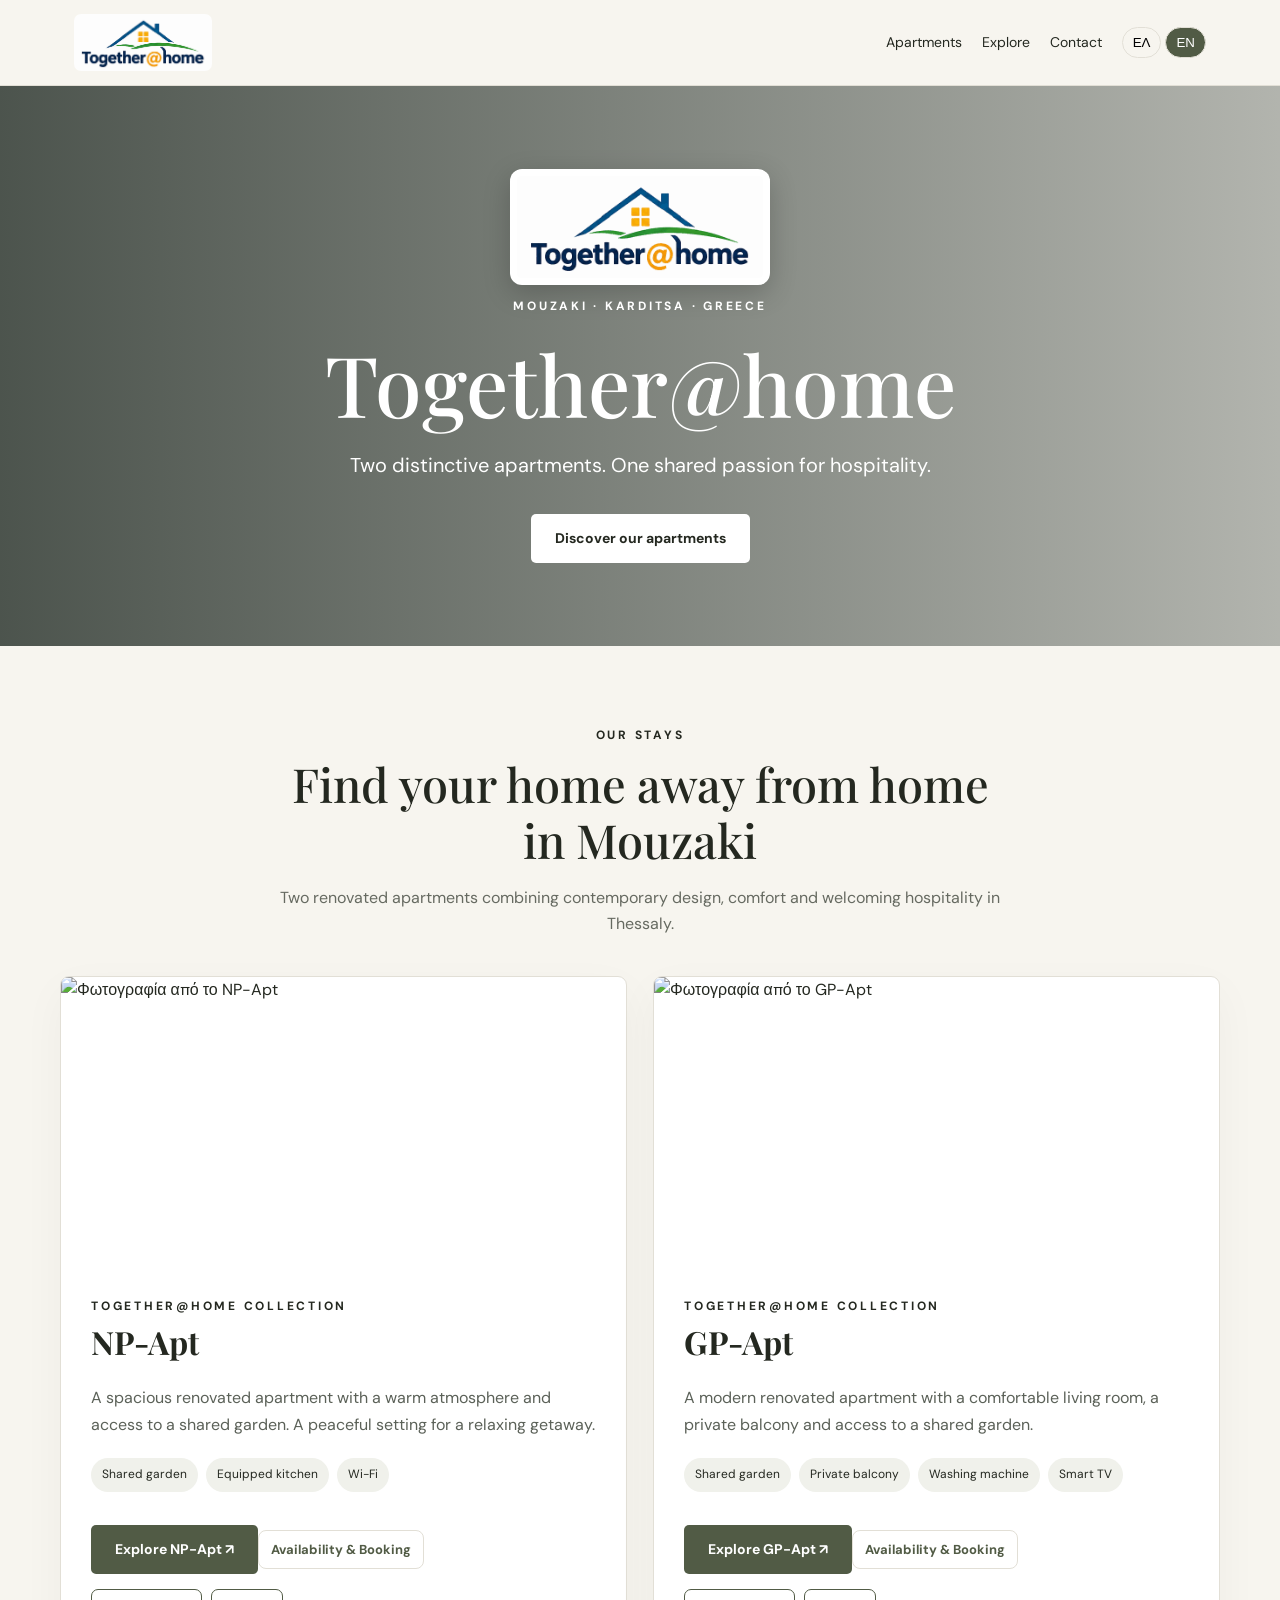
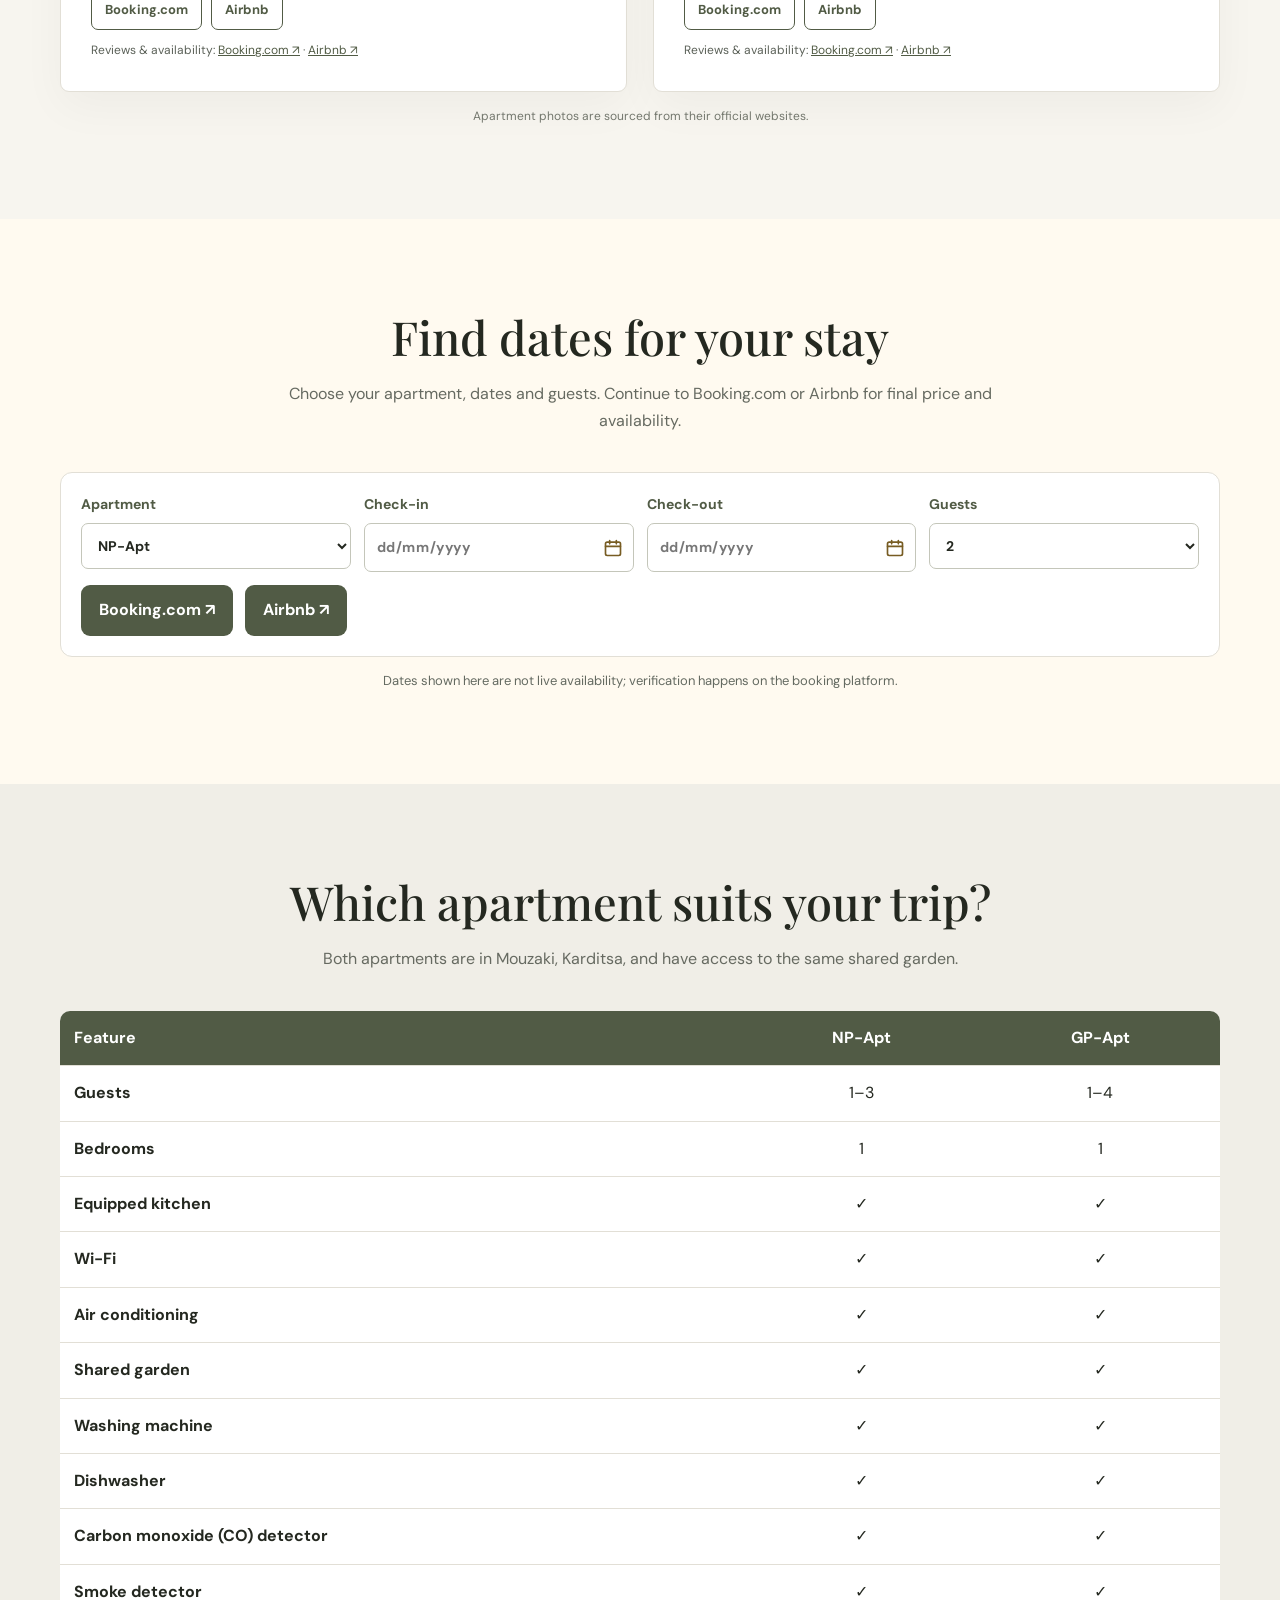
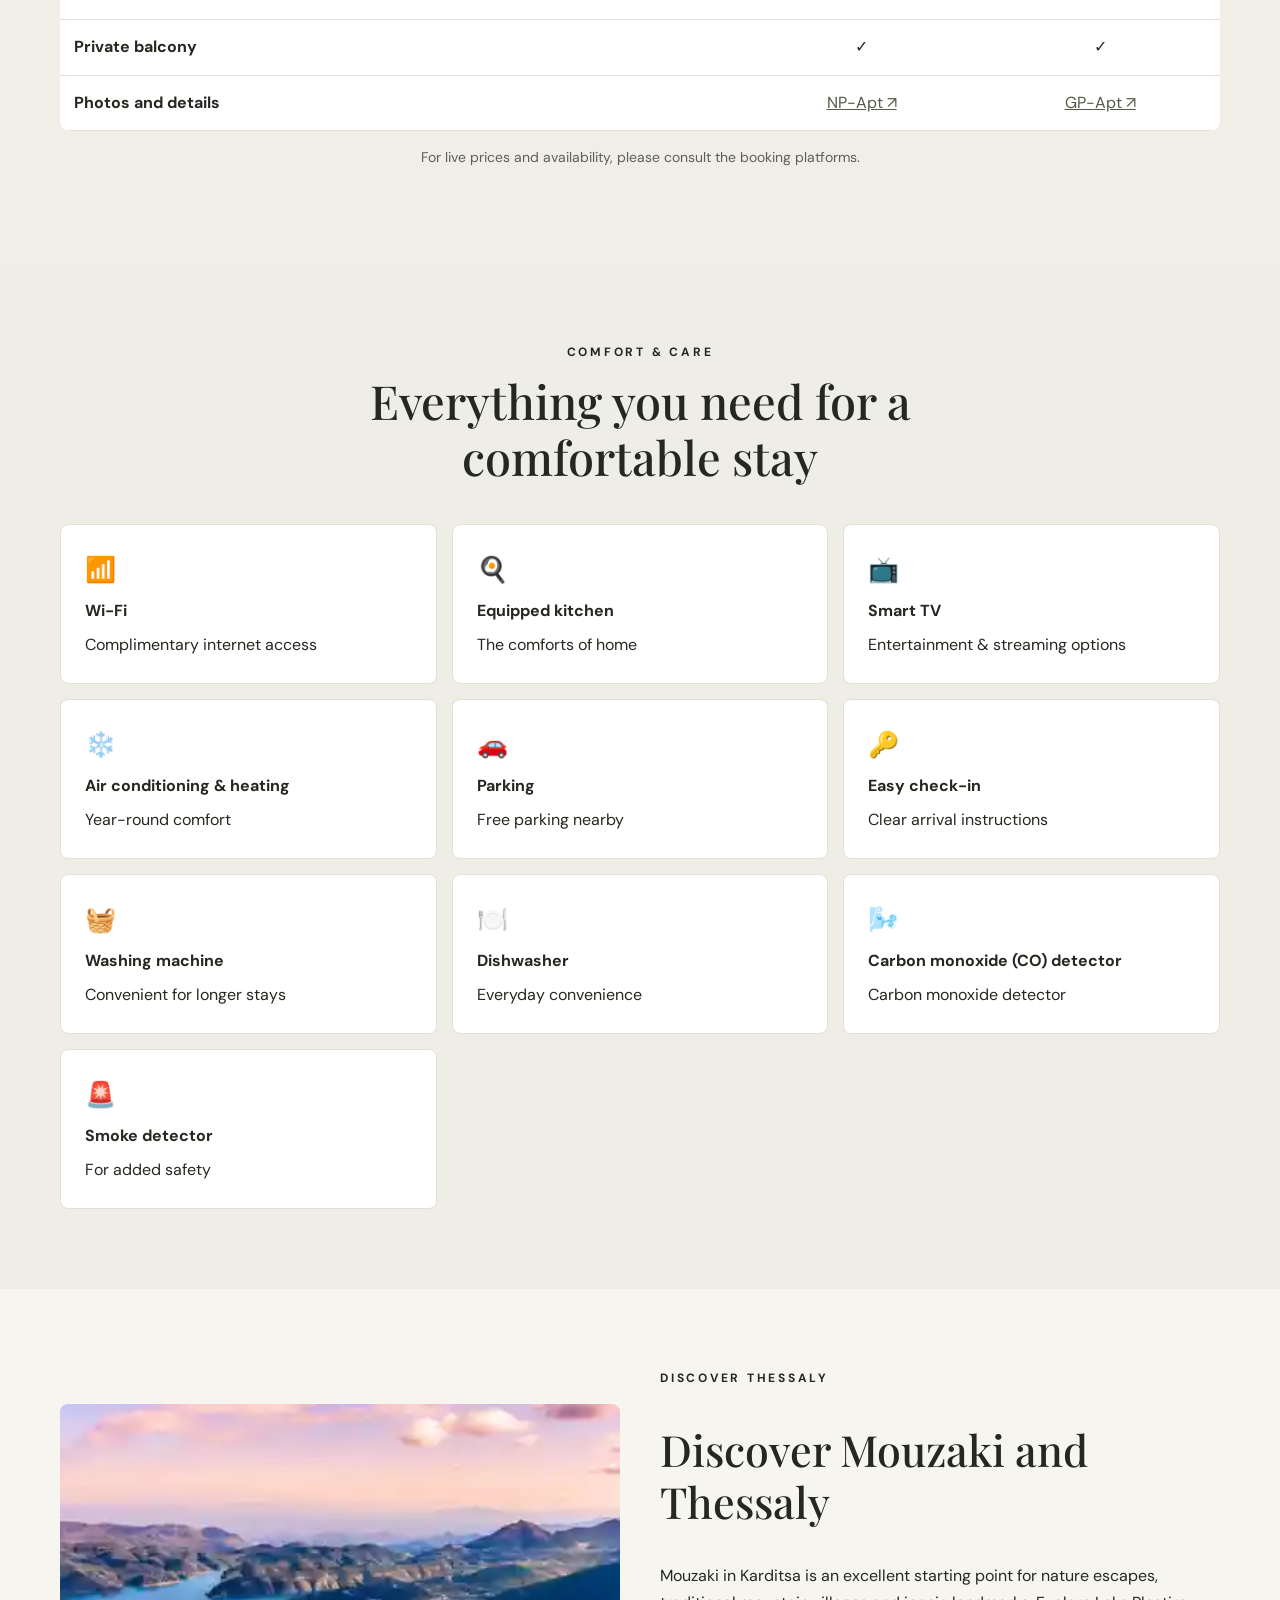
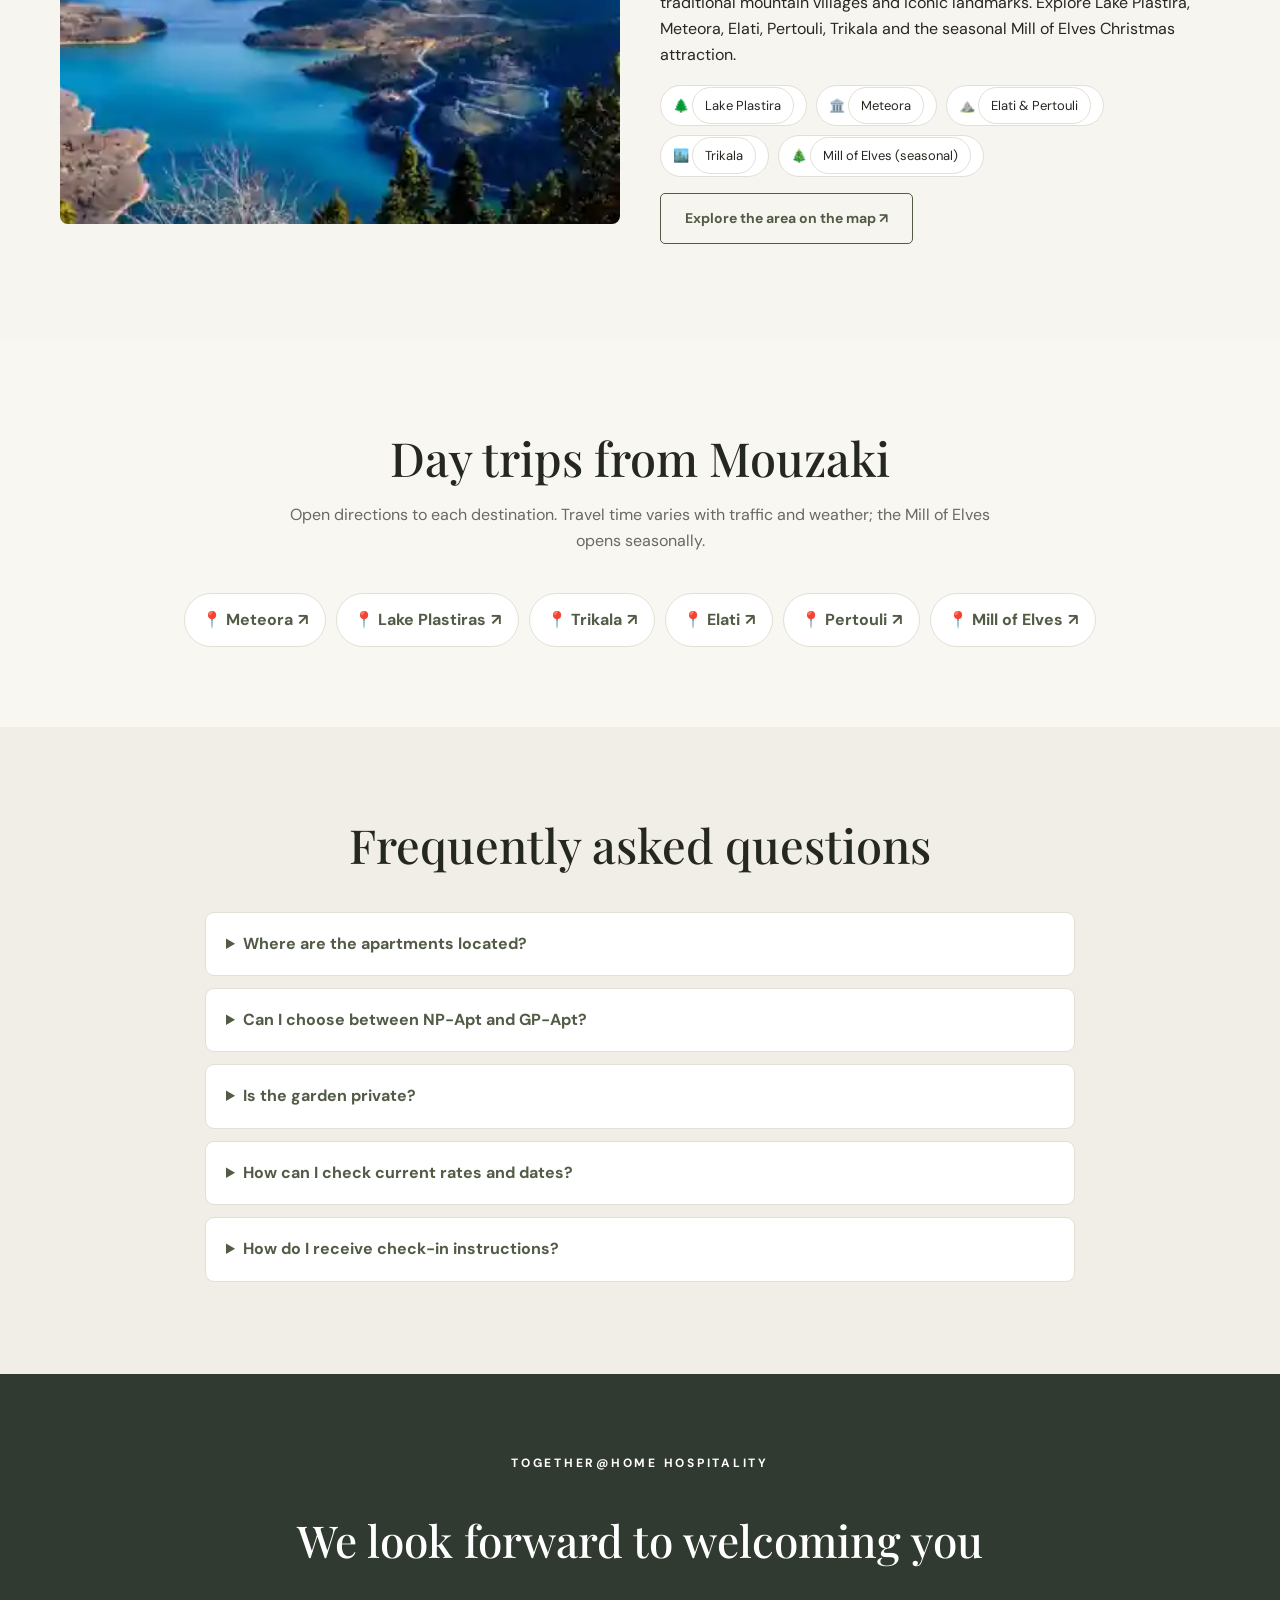
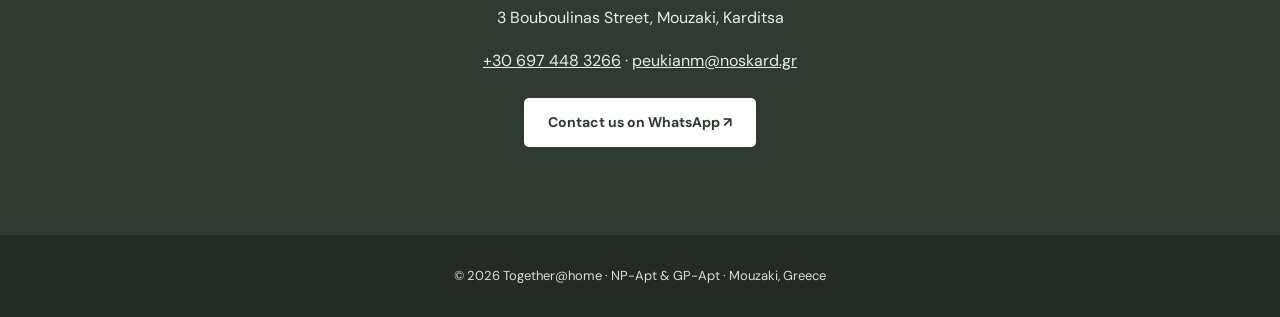
==== commit 8bd08c0c: "Update apartment links for unified availability and booking" ====
--- a/index.html
+++ b/index.html
@@ -71,7 +71,7 @@
 
 </head><body><header><nav><a class="brand" href="#home"><img class="site-brand-logo" src="/brand-logo.svg" alt="Together@home" width="138" height="57"></a><button type="button" class="mobile-menu-button" aria-expanded="false" aria-controls="main-nav" aria-label="Open navigation menu">☰ <span data-i18n="mobileMenu">Μενού</span></button><div class="navlinks" id="main-nav"><a href="#stays" data-i18n="navStays">Καταλύματα</a><a href="#area" data-i18n="navArea">Περιοχή</a><a href="#contact" data-i18n="navContact">Επικοινωνία</a><div class="lang" aria-label="Language"><button type="button" id="el" onclick="setLang('el')">ΕΛ</button> <button type="button" id="en" onclick="setLang('en')">EN</button></div></div></nav></header>
 <main><div class="hero" id="home"><div class="hero-inner"><img class="hero-brand-logo" src="/brand-logo.svg" alt="Together@home – NP-Apt και GP-Apt" width="260" height="108"><div class="eyebrow">Mouzaki · Karditsa · Greece</div><h1>Together@home</h1><p data-i18n="hero">Δύο ξεχωριστά διαμερίσματα. Μία κοινή φιλοσοφία φιλοξενίας.</p><a class="btn light" href="#stays" data-i18n="explore">Ανακαλύψτε τα καταλύματα</a></div></div>
-<section id="stays"><div class="container"><div class="sectionhead"><div class="eyebrow">Our stays</div><h2 data-i18n="stayTitle">Επιλέξτε το δικό σας σπίτι στο Μουζάκι</h2><p data-i18n="stayIntro">Δύο ανακαινισμένα διαμερίσματα με σύγχρονο σχεδιασμό, άνεση και αυθεντική φιλοξενία στη Θεσσαλία.</p></div><div class="properties"><article class="property"><img src="https://np.together-home.gr/878561100.jpg" alt="Φωτογραφία από το NP-Apt" loading="lazy"><div class="property-content"><div class="eyebrow">Together@home collection</div><h3><a class="property-title-link" href="https://np.together-home.gr/" aria-label="NP-Apt — επίσκεψη στην ιστοσελίδα καταλύματος">NP-Apt</a></h3><p data-i18n="npDesc">Ευρύχωρο, ανακαινισμένο διαμέρισμα με ζεστή ατμόσφαιρα, αυλή και πρόσβαση σε κήπο. Ιδανικό για χαλαρές αποδράσεις και ήρεμες στιγμές.</p><div class="chips"><span class="chip" data-i18n="garden">Κοινόχρηστος κήπος</span><span class="chip" data-i18n="kitchen">Εξοπλισμένη κουζίνα</span><span class="chip">Wi-Fi</span></div><a class="btn" href="https://np.together-home.gr/" data-i18n="viewNp">Δείτε το NP-Apt ↗</a><a class="calendar-card-link" href="https://np.together-home.gr/#availability"><span class="lang-el">📅 Ημερολόγιο διαθεσιμότητας</span><span class="lang-en hidden">📅 Availability calendar</span></a><div class="property-platforms"><a href="https://www.booking.com/hotel/gr/np-apt-exclusive-stay-amp-relaxation-in-mouzaki.el.html" target="_blank" rel="noopener noreferrer">Booking.com</a><a href="https://www.airbnb.gr/rooms/1692278528233220883" target="_blank" rel="noopener noreferrer">Airbnb</a></div><div class="review-links"><span class="lang-el">Αξιολογήσεις &amp; διαθεσιμότητα:</span><span class="lang-en hidden">Reviews &amp; availability:</span> <a href="https://www.booking.com/hotel/gr/np-apt-exclusive-stay-amp-relaxation-in-mouzaki.el.html" target="_blank" rel="noopener noreferrer">Booking.com ↗</a> · <a href="https://www.airbnb.gr/rooms/1692278528233220883" target="_blank" rel="noopener noreferrer">Airbnb ↗</a></div></div></article><article class="property"><img src="https://gp.together-home.gr/874044997.jpg" alt="Φωτογραφία από το GP-Apt" loading="lazy"><div class="property-content"><div class="eyebrow">Together@home collection</div><h3><a class="property-title-link" href="https://gp.together-home.gr/" aria-label="GP-Apt — επίσκεψη στην ιστοσελίδα καταλύματος">GP-Apt</a></h3><p data-i18n="gpDesc">Μοντέρνο, πλήρως ανακαινισμένο διαμέρισμα με άνετο καθιστικό, δύο καναπέδες-κρεβάτια, ιδιωτικό μπαλκόνι και πλήρη εξοπλισμό.</p><div class="chips"><span class="chip" data-i18n="garden">Κοινόχρηστος κήπος</span><span class="chip" data-i18n="balcony">Ιδιωτικό μπαλκόνι</span><span class="chip" data-i18n="washing">Πλυντήριο ρούχων</span><span class="chip">Smart TV</span></div><a class="btn" href="https://gp.together-home.gr/" data-i18n="viewGp">Δείτε το GP-Apt ↗</a><a class="calendar-card-link" href="https://gp.together-home.gr/#availability"><span class="lang-el">📅 Ημερολόγιο διαθεσιμότητας</span><span class="lang-en hidden">📅 Availability calendar</span></a><div class="property-platforms"><a href="https://www.booking.com/hotel/gr/gp-apt-exclusive-stay-and-relaxation-in-mouzaki.el.html" target="_blank" rel="noopener noreferrer">Booking.com</a><a href="https://www.airbnb.gr/rooms/1673794446491761998" target="_blank" rel="noopener noreferrer">Airbnb</a></div><div class="review-links"><span class="lang-el">Αξιολογήσεις &amp; διαθεσιμότητα:</span><span class="lang-en hidden">Reviews &amp; availability:</span> <a href="https://www.booking.com/hotel/gr/gp-apt-exclusive-stay-and-relaxation-in-mouzaki.el.html" target="_blank" rel="noopener noreferrer">Booking.com ↗</a> · <a href="https://www.airbnb.gr/rooms/1673794446491761998" target="_blank" rel="noopener noreferrer">Airbnb ↗</a></div></div></article></div><p style="font-size:12px;color:#73776d;text-align:center;margin-top:15px" data-i18n="photoNote">Οι φωτογραφίες των διαμερισμάτων προέρχονται από τις επίσημες ιστοσελίδες τους.</p></div></section>
+<section id="stays"><div class="container"><div class="sectionhead"><div class="eyebrow">Our stays</div><h2 data-i18n="stayTitle">Επιλέξτε το δικό σας σπίτι στο Μουζάκι</h2><p data-i18n="stayIntro">Δύο ανακαινισμένα διαμερίσματα με σύγχρονο σχεδιασμό, άνεση και αυθεντική φιλοξενία στη Θεσσαλία.</p></div><div class="properties"><article class="property"><img src="https://np.together-home.gr/878561100.jpg" alt="Φωτογραφία από το NP-Apt" loading="lazy"><div class="property-content"><div class="eyebrow">Together@home collection</div><h3><a class="property-title-link" href="https://np.together-home.gr/" aria-label="NP-Apt — επίσκεψη στην ιστοσελίδα καταλύματος">NP-Apt</a></h3><p data-i18n="npDesc">Ευρύχωρο, ανακαινισμένο διαμέρισμα με ζεστή ατμόσφαιρα, αυλή και πρόσβαση σε κήπο. Ιδανικό για χαλαρές αποδράσεις και ήρεμες στιγμές.</p><div class="chips"><span class="chip" data-i18n="garden">Κοινόχρηστος κήπος</span><span class="chip" data-i18n="kitchen">Εξοπλισμένη κουζίνα</span><span class="chip">Wi-Fi</span></div><a class="btn" href="https://np.together-home.gr/" data-i18n="viewNp">Δείτε το NP-Apt ↗</a><a class="calendar-card-link" href="https://np.together-home.gr/#availability"><span class="lang-el">Διαθεσιμότητα &amp; Κράτηση</span><span class="lang-en hidden">Availability &amp; Booking</span></a><div class="property-platforms"><a href="https://www.booking.com/hotel/gr/np-apt-exclusive-stay-amp-relaxation-in-mouzaki.el.html" target="_blank" rel="noopener noreferrer">Booking.com</a><a href="https://www.airbnb.gr/rooms/1692278528233220883" target="_blank" rel="noopener noreferrer">Airbnb</a></div><div class="review-links"><span class="lang-el">Αξιολογήσεις &amp; διαθεσιμότητα:</span><span class="lang-en hidden">Reviews &amp; availability:</span> <a href="https://www.booking.com/hotel/gr/np-apt-exclusive-stay-amp-relaxation-in-mouzaki.el.html" target="_blank" rel="noopener noreferrer">Booking.com ↗</a> · <a href="https://www.airbnb.gr/rooms/1692278528233220883" target="_blank" rel="noopener noreferrer">Airbnb ↗</a></div></div></article><article class="property"><img src="https://gp.together-home.gr/874044997.jpg" alt="Φωτογραφία από το GP-Apt" loading="lazy"><div class="property-content"><div class="eyebrow">Together@home collection</div><h3><a class="property-title-link" href="https://gp.together-home.gr/" aria-label="GP-Apt — επίσκεψη στην ιστοσελίδα καταλύματος">GP-Apt</a></h3><p data-i18n="gpDesc">Μοντέρνο, πλήρως ανακαινισμένο διαμέρισμα με άνετο καθιστικό, δύο καναπέδες-κρεβάτια, ιδιωτικό μπαλκόνι και πλήρη εξοπλισμό.</p><div class="chips"><span class="chip" data-i18n="garden">Κοινόχρηστος κήπος</span><span class="chip" data-i18n="balcony">Ιδιωτικό μπαλκόνι</span><span class="chip" data-i18n="washing">Πλυντήριο ρούχων</span><span class="chip">Smart TV</span></div><a class="btn" href="https://gp.together-home.gr/" data-i18n="viewGp">Δείτε το GP-Apt ↗</a><a class="calendar-card-link" href="https://gp.together-home.gr/#availability"><span class="lang-el">Διαθεσιμότητα &amp; Κράτηση</span><span class="lang-en hidden">Availability &amp; Booking</span></a><div class="property-platforms"><a href="https://www.booking.com/hotel/gr/gp-apt-exclusive-stay-and-relaxation-in-mouzaki.el.html" target="_blank" rel="noopener noreferrer">Booking.com</a><a href="https://www.airbnb.gr/rooms/1673794446491761998" target="_blank" rel="noopener noreferrer">Airbnb</a></div><div class="review-links"><span class="lang-el">Αξιολογήσεις &amp; διαθεσιμότητα:</span><span class="lang-en hidden">Reviews &amp; availability:</span> <a href="https://www.booking.com/hotel/gr/gp-apt-exclusive-stay-and-relaxation-in-mouzaki.el.html" target="_blank" rel="noopener noreferrer">Booking.com ↗</a> · <a href="https://www.airbnb.gr/rooms/1673794446491761998" target="_blank" rel="noopener noreferrer">Airbnb ↗</a></div></div></article></div><p style="font-size:12px;color:#73776d;text-align:center;margin-top:15px" data-i18n="photoNote">Οι φωτογραφίες των διαμερισμάτων προέρχονται από τις επίσημες ιστοσελίδες τους.</p></div></section>
 <section class="booking-planner" id="availability"><div class="container"><div class="sectionhead"><h2 class="lang-el">Βρες ημερομηνίες για τη διαμονή σου</h2><h2 class="lang-en hidden">Find dates for your stay</h2><p class="lang-el">Διάλεξε διαμέρισμα, ημερομηνίες και επισκέπτες και συνέχισε στο Booking.com ή Airbnb για επιβεβαίωση τιμής και διαθεσιμότητας.</p><p class="lang-en hidden">Choose your apartment, dates and guests. Continue to Booking.com or Airbnb for final price and availability.</p></div><form class="home-date-form" id="home-date-form"><label><span class="lang-el">Διαμέρισμα</span><span class="lang-en hidden">Apartment</span><select name="property"><option value="np">NP-Apt</option><option value="gp">GP-Apt</option></select></label><label><span class="lang-el">Άφιξη</span><span class="lang-en hidden">Check-in</span><input type="text" name="checkin" inputmode="numeric" autocomplete="off" placeholder="dd/mm/yyyy" maxlength="10" pattern="[0-9]{2}/[0-9]{2}/[0-9]{4}" aria-label="checkin (dd/mm/yyyy)" required></label><label><span class="lang-el">Αναχώρηση</span><span class="lang-en hidden">Check-out</span><input type="text" name="checkout" inputmode="numeric" autocomplete="off" placeholder="dd/mm/yyyy" maxlength="10" pattern="[0-9]{2}/[0-9]{2}/[0-9]{4}" aria-label="checkout (dd/mm/yyyy)" required></label><label><span class="lang-el">Επισκέπτες</span><span class="lang-en hidden">Guests</span><select name="guests"><option value="1">1</option><option value="2" selected>2</option><option value="3">3</option><option value="4">4</option></select></label><div class="home-date-actions"><a class="booking-action" data-platform="booking" href="#" target="_blank" rel="noopener noreferrer">Booking.com ↗</a><a class="booking-action" data-platform="airbnb" href="#" target="_blank" rel="noopener noreferrer">Airbnb ↗</a></div></form><p role="status" class="home-form-status" aria-live="polite"></p><p class="home-form-note lang-el">Οι ημερομηνίες δεν απεικονίζουν ζωντανή διαθεσιμότητα· ο έλεγχος ολοκληρώνεται στην πλατφόρμα κράτησης.</p><p class="home-form-note lang-en hidden">Dates shown here are not live availability; verification happens on the booking platform.</p></div></section>
 <section class="compare-section" id="compare"><div class="container"><div class="sectionhead"><h2 class="lang-el">Ποιο διαμέρισμα σου ταιριάζει;</h2><h2 class="lang-en hidden">Which apartment suits your trip?</h2><p class="lang-el">Και τα δύο διαμερίσματα βρίσκονται στο Μουζάκι Καρδίτσας και μοιράζονται πρόσβαση στον ίδιο κοινόχρηστο κήπο.</p><p class="lang-en hidden">Both apartments are in Mouzaki, Karditsa, and have access to the same shared garden.</p></div><div class="comparison-scroll"><table class="comparison-table"><thead><tr><th><span class="lang-el">Χαρακτηριστικό</span><span class="lang-en hidden">Feature</span></th><th>NP-Apt</th><th>GP-Apt</th></tr></thead><tbody><tr><th><span class="lang-el">Επισκέπτες</span><span class="lang-en hidden">Guests</span></th><td>1–3</td><td>1–4</td></tr><tr><th><span class="lang-el">Υπνοδωμάτια</span><span class="lang-en hidden">Bedrooms</span></th><td>1</td><td>1</td></tr><tr><th><span class="lang-el">Εξοπλισμένη κουζίνα</span><span class="lang-en hidden">Equipped kitchen</span></th><td>✓</td><td>✓</td></tr><tr><th>Wi-Fi</th><td>✓</td><td>✓</td></tr><tr><th><span class="lang-el">Κλιματισμός</span><span class="lang-en hidden">Air conditioning</span></th><td>✓</td><td>✓</td></tr><tr><th><span class="lang-el">Κοινόχρηστος κήπος</span><span class="lang-en hidden">Shared garden</span></th><td>✓</td><td>✓</td></tr><tr><th><span class="lang-el">Πλυντήριο ρούχων</span><span class="lang-en hidden">Washing machine</span></th><td>✓</td><td>✓</td></tr><tr><th><span class="lang-el">Πλυντήριο πιάτων</span><span class="lang-en hidden">Dishwasher</span></th><td>✓</td><td>✓</td></tr><tr><th><span class="lang-el">Ανιχνευτής CO</span><span class="lang-en hidden">Carbon monoxide (CO) detector</span></th><td>✓</td><td>✓</td></tr><tr><th><span class="lang-el">Ανιχνευτής καπνού</span><span class="lang-en hidden">Smoke detector</span></th><td>✓</td><td>✓</td></tr><tr><th><span class="lang-el">Ιδιωτικό μπαλκόνι</span><span class="lang-en hidden">Private balcony</span></th><td>✓</td><td>✓</td></tr><tr><th><span class="lang-el">Φωτογραφίες και λεπτομέρειες</span><span class="lang-en hidden">Photos and details</span></th><td><a href="https://np.together-home.gr/">NP-Apt ↗</a></td><td><a href="https://gp.together-home.gr/">GP-Apt ↗</a></td></tr></tbody></table></div><p class="comparison-hint lang-el">Οι τιμές και οι διαθέσιμες ημερομηνίες ενημερώνονται στις αντίστοιχες πλατφόρμες κρατήσεων.</p><p class="comparison-hint lang-en hidden">For live prices and availability, please consult the booking platforms.</p></div></section>
 <section class="muted" id="services"><div class="container"><div class="sectionhead"><div class="eyebrow">Comfort & care</div><h2 data-i18n="serviceTitle">Όλα όσα χρειάζεστε για μια άνετη διαμονή</h2></div><div class="amenities"><div class="amenity"><span class="symbol">📶</span><strong>Wi-Fi</strong><span data-i18n="wifi">Δωρεάν σύνδεση στο Internet</span></div><div class="amenity"><span class="symbol">🍳</span><strong data-i18n="kitchen">Εξοπλισμένη κουζίνα</strong><span data-i18n="cook">Για άνεση σαν στο σπίτι σας</span></div><div class="amenity"><span class="symbol">📺</span><strong>Smart TV</strong><span data-i18n="stream">Επιλογές ψυχαγωγίας & streaming</span></div><div class="amenity"><span class="symbol">❄️</span><strong data-i18n="climate">Κλιματισμός & θέρμανση</strong><span data-i18n="year">Άνεση όλο τον χρόνο</span></div><div class="amenity"><span class="symbol">🚗</span><strong>Parking</strong><span data-i18n="park">Δωρεάν στάθμευση κοντά</span></div><div class="amenity"><span class="symbol">🔑</span><strong data-i18n="checkin">Εύκολο check-in</strong><span data-i18n="arrival">Πρακτικές οδηγίες άφιξης</span></div><div class="amenity"><span class="symbol">🧺</span><strong data-i18n="washingMachine">Πλυντήριο ρούχων</strong><span data-i18n="washConvenience">Για άνεση στις πολυήμερες διαμονές</span></div><div class="amenity"><span class="symbol">🍽️</span><strong data-i18n="dishwasher">Πλυντήριο πιάτων</strong><span data-i18n="dishConvenience">Πρακτική καθημερινή εξυπηρέτηση</span></div><div class="amenity"><span class="symbol">🌬️</span><strong data-i18n="coDetector">Ανιχνευτής CO</strong><span data-i18n="coDescription">Ανιχνευτής μονοξειδίου του άνθρακα</span></div><div class="amenity"><span class="symbol">🚨</span><strong data-i18n="smokeDetector">Ανιχνευτής καπνού</strong><span data-i18n="smokeDescription">Για πρόσθετη ασφάλεια</span></div></div></div></section>
@@ -171,3 +171,4 @@
 })();
 </script><script src="/booking-datepicker.js" defer></script>
 </body></html>
+
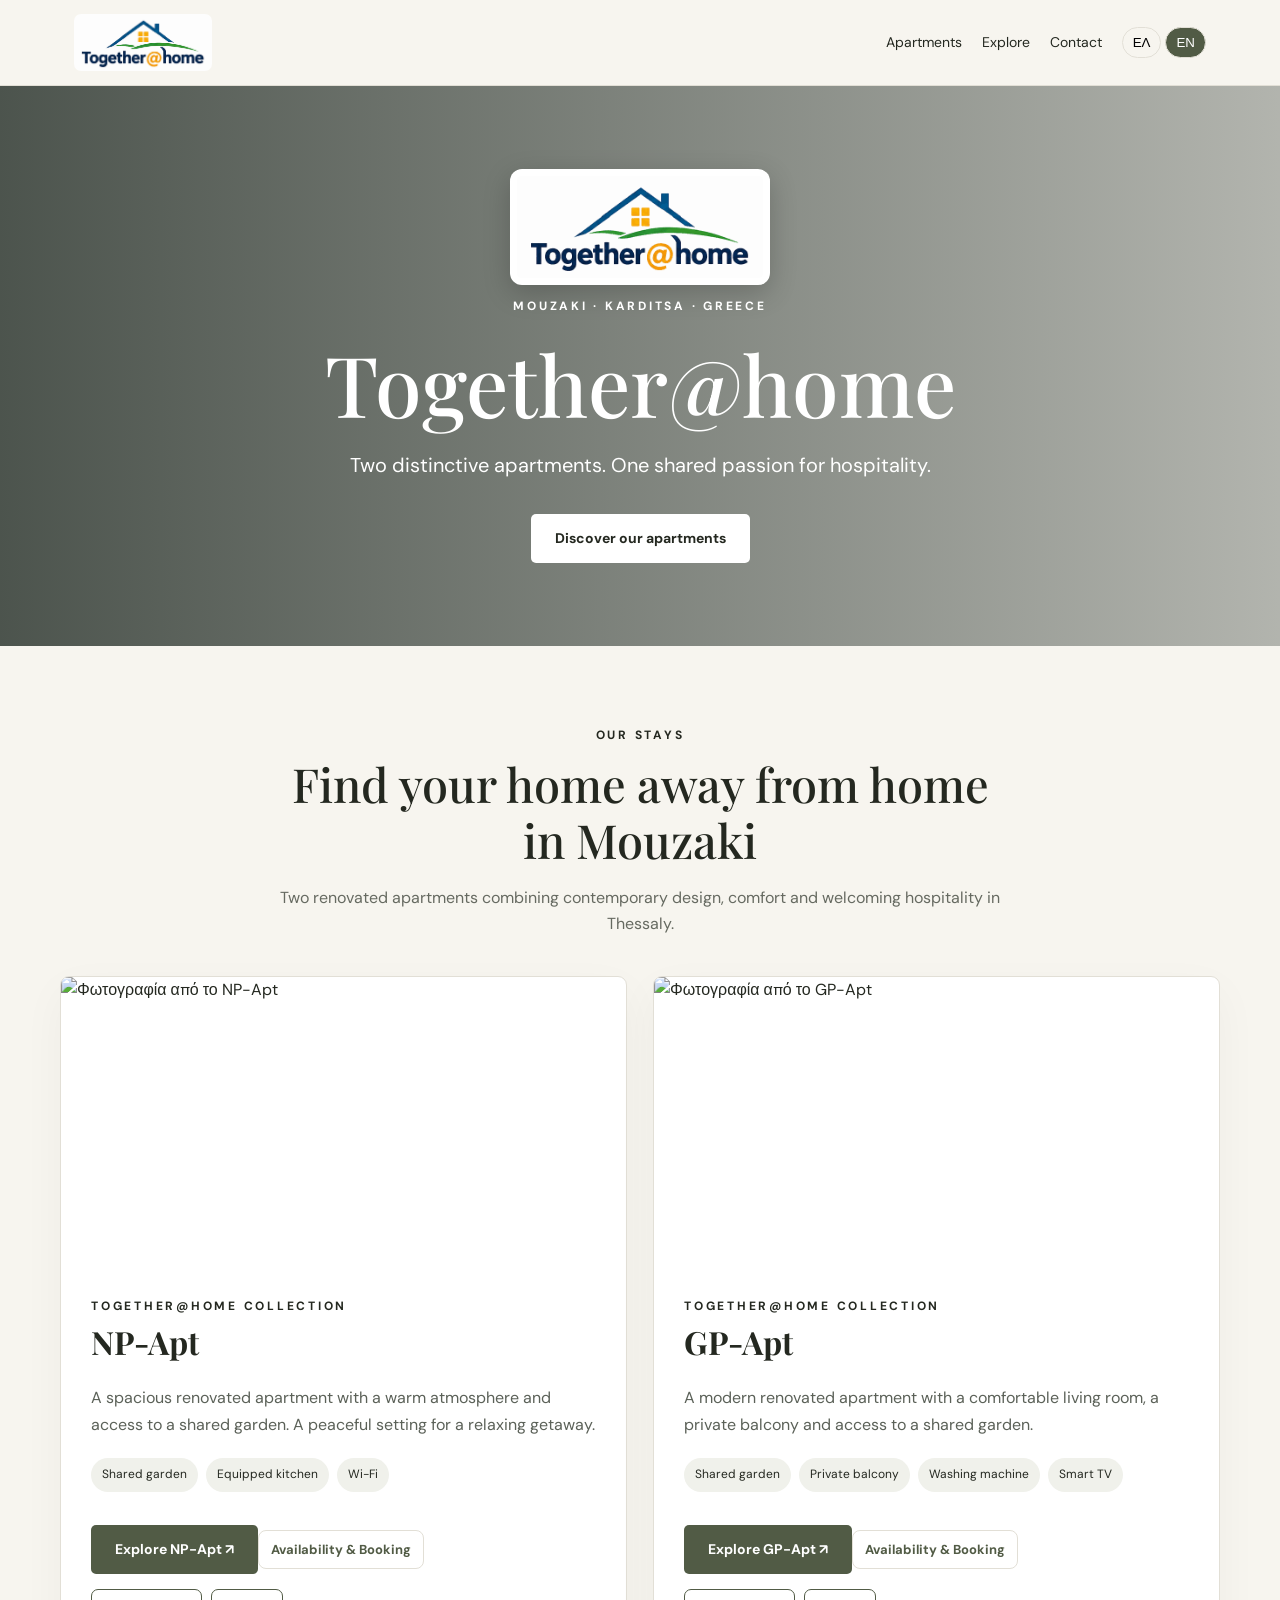
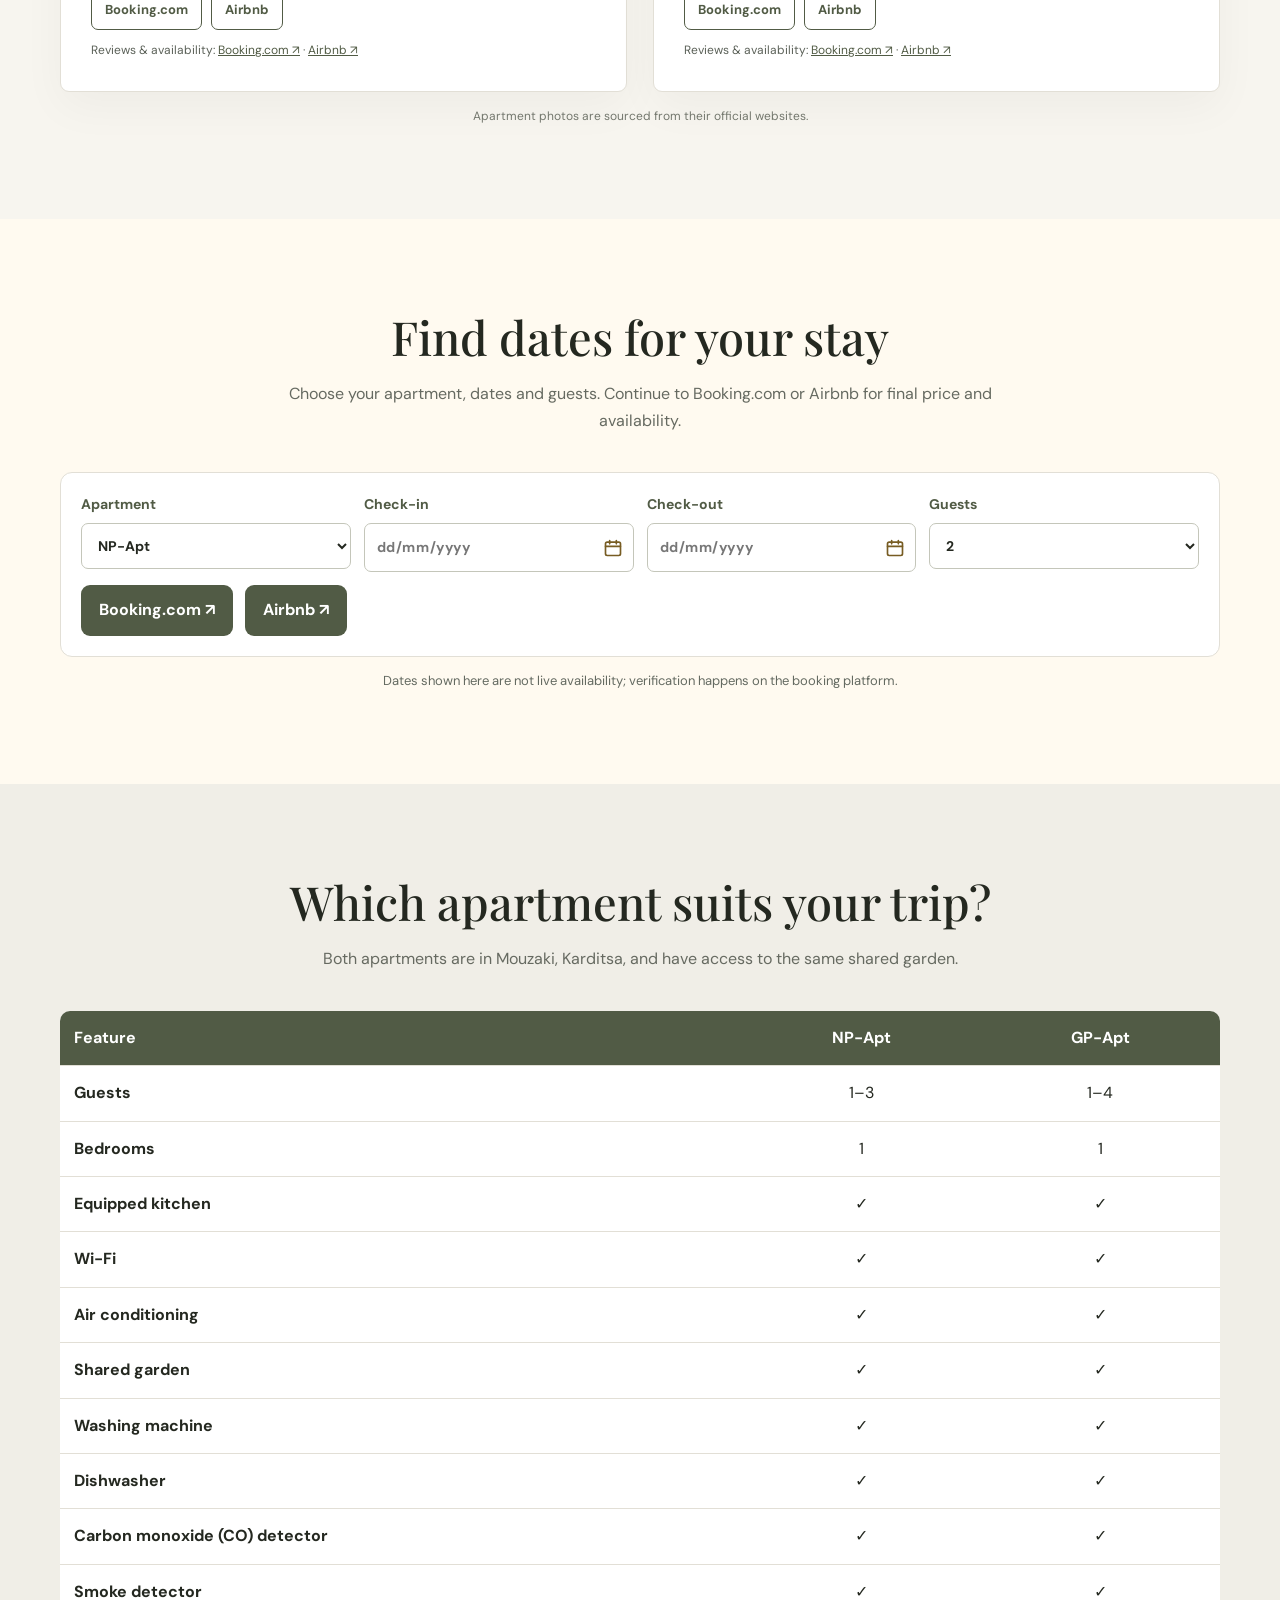
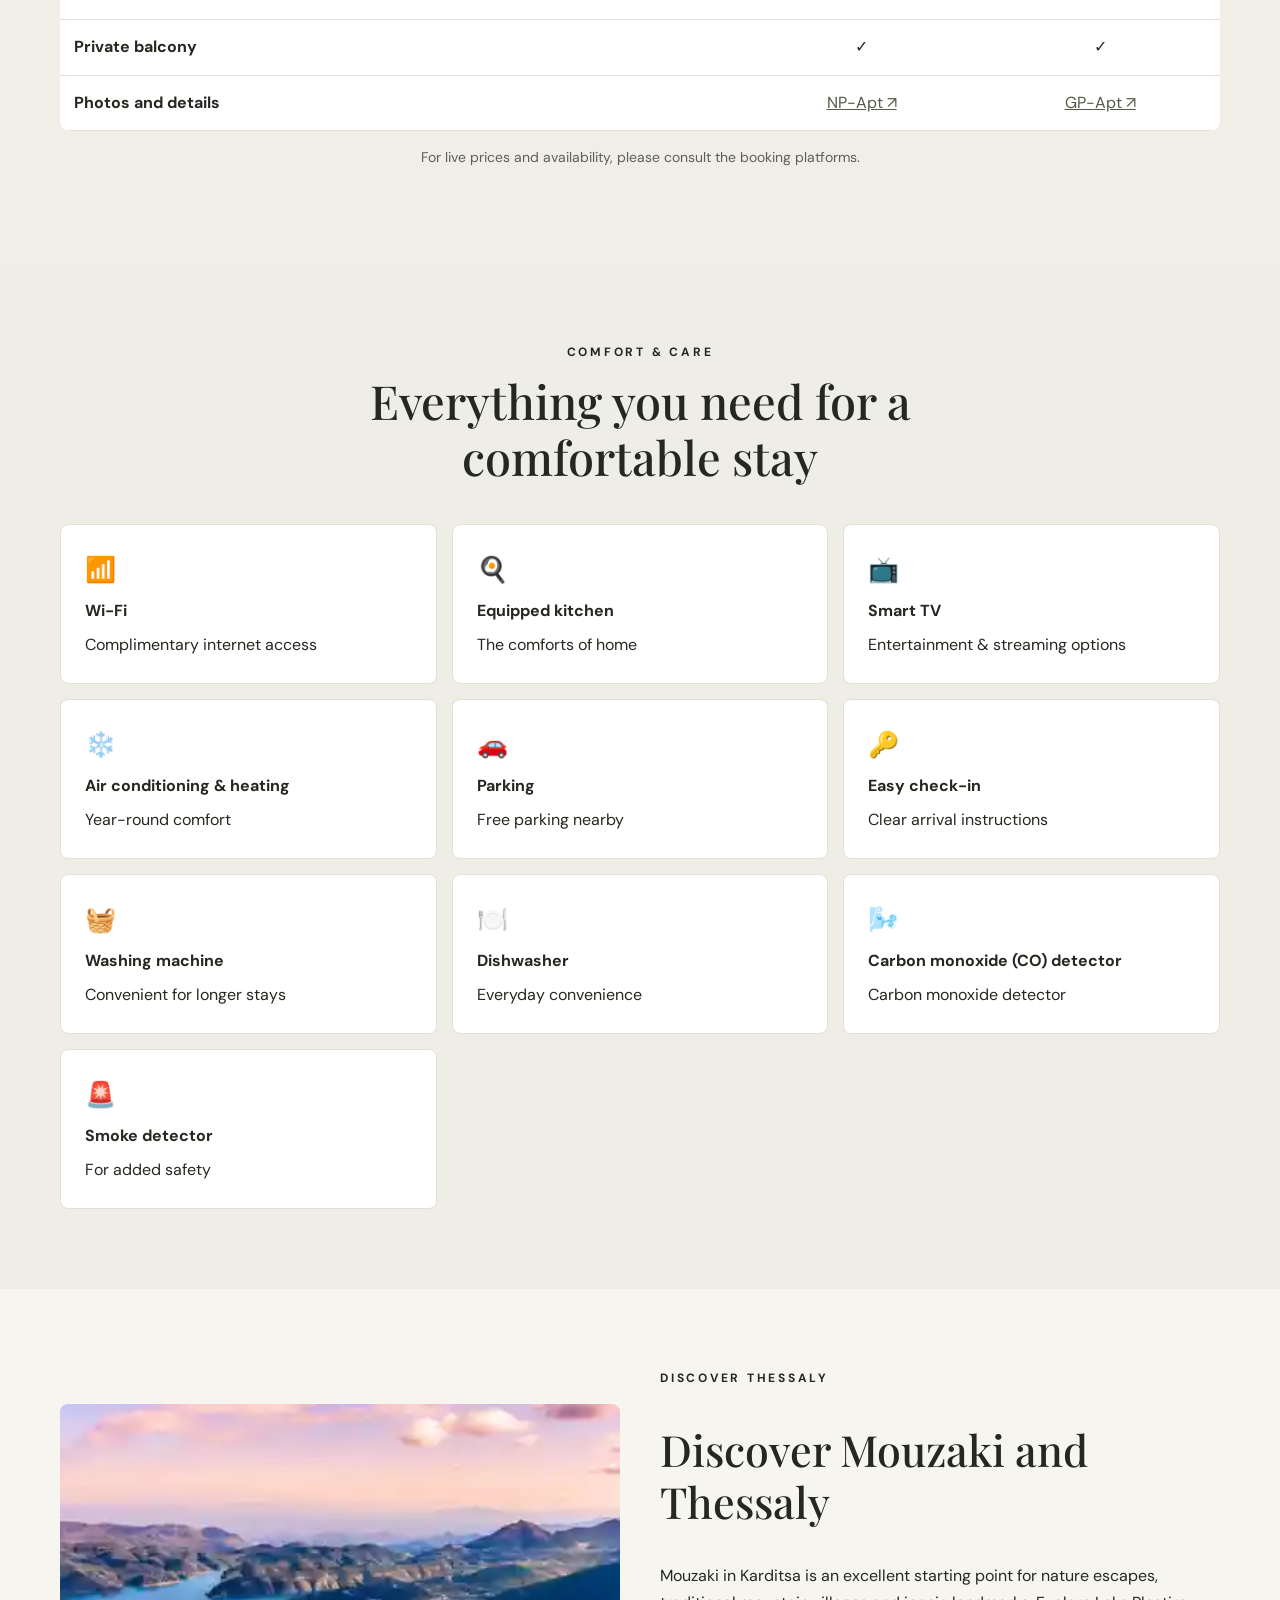
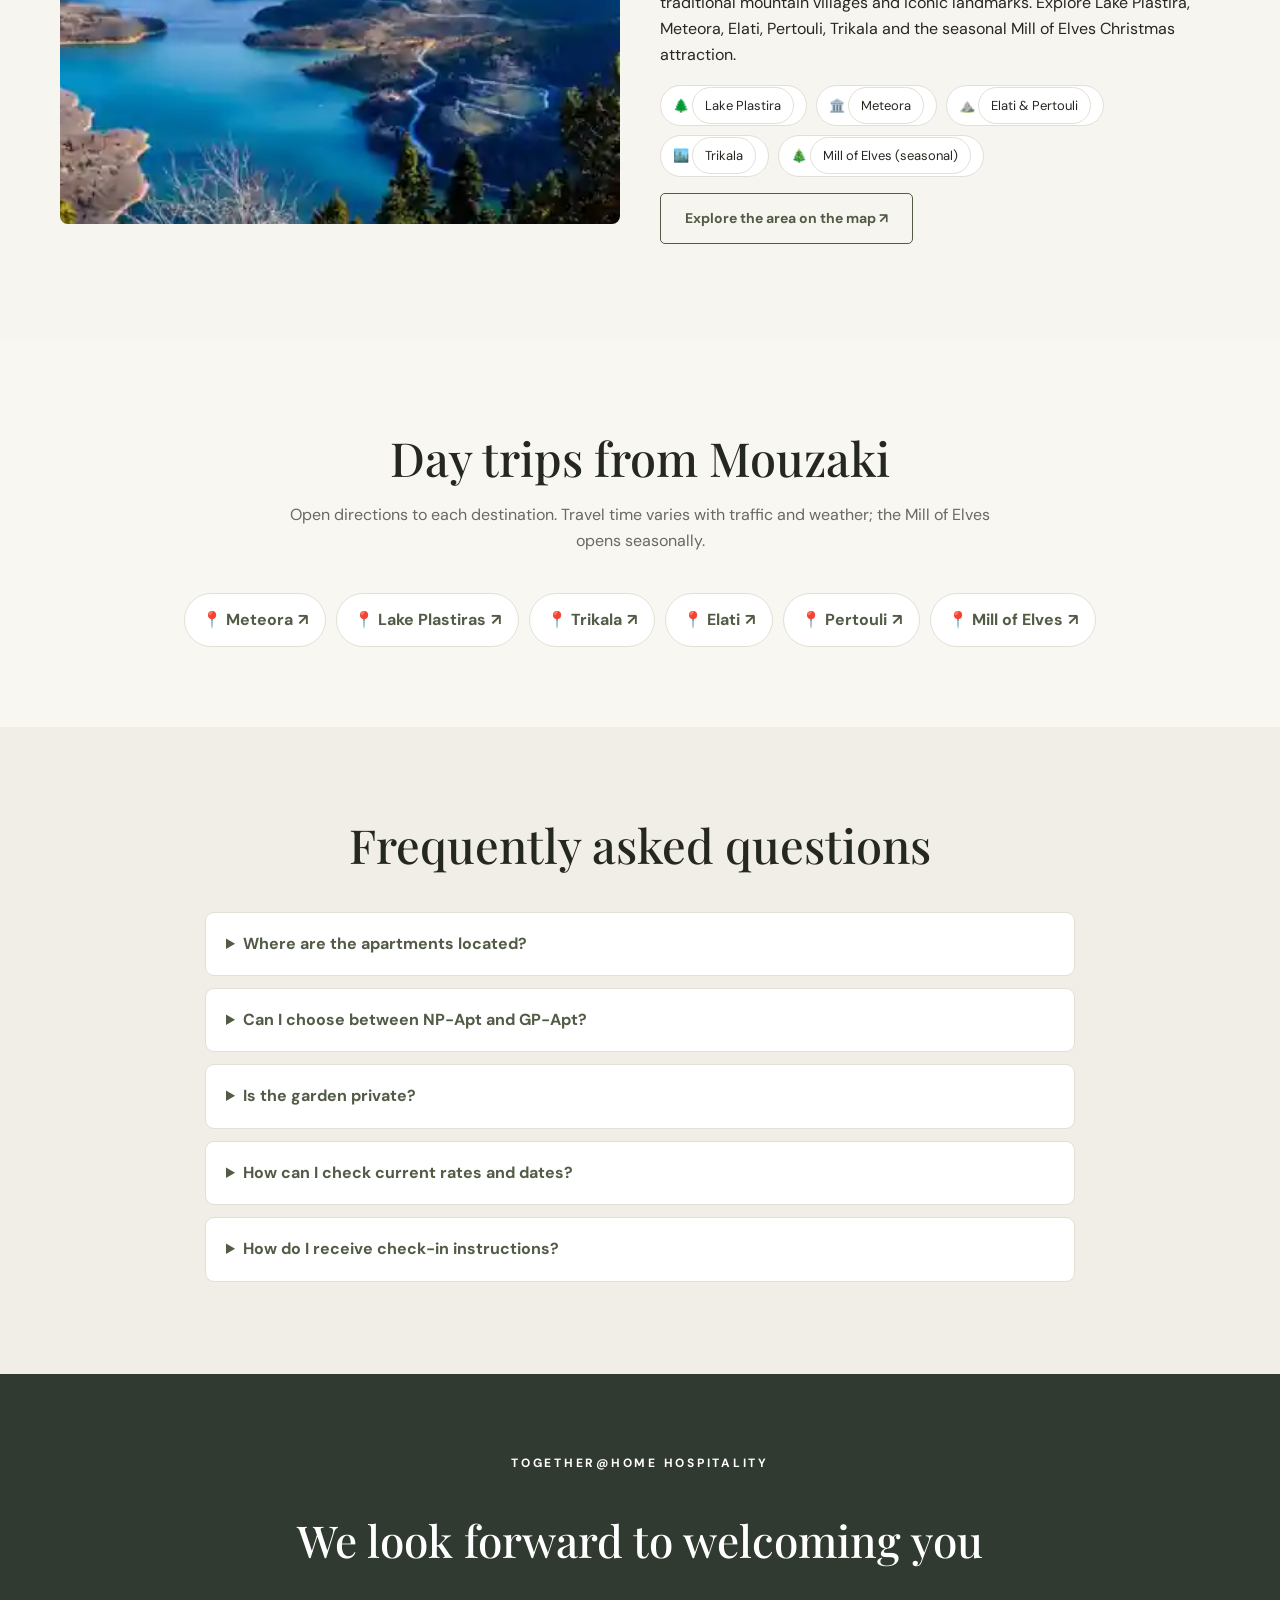
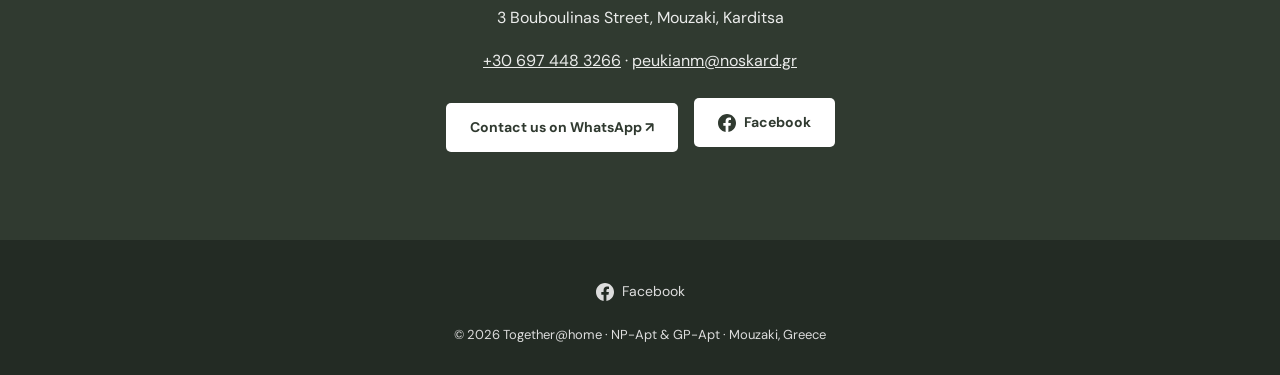
==== commit 88e99366: "Add Facebook page links to contact section and footer" ====
--- a/index.html
+++ b/index.html
@@ -27,7 +27,15 @@
 .bdp-day:disabled{background:#fafafa;color:#aaa;cursor:not-allowed}
 .bdp-day.bdp-selected{background:#987b30;color:#fff;font-weight:700}
 .calendar-date-input{cursor:pointer!important;background-image:url("data:image/svg+xml,%3Csvg xmlns='http://www.w3.org/2000/svg' width='20' height='20' viewBox='0 0 24 24' fill='none' stroke='%23775c23' stroke-width='2' stroke-linecap='round' stroke-linejoin='round'%3E%3Crect x='3' y='5' width='18' height='16' rx='2'/%3E%3Cpath d='M16 3v4M8 3v4M3 10h18'/%3E%3C/svg%3E")!important;background-position:right 10px center!important;background-repeat:no-repeat!important;padding-right:38px!important}
-.property-title-link{color:inherit;text-decoration:none}.property-title-link:hover,.property-title-link:focus-visible{color:var(--olive);text-decoration:underline;text-underline-offset:4px}.property-title-link:focus-visible{outline:2px solid var(--gold);outline-offset:4px}.site-brand-logo{width:138px;height:auto;max-width:38vw;object-fit:contain;background:transparent}.hero-brand-logo{width:min(260px,70vw);height:auto;max-height:none;object-fit:contain;background:#fff;border-radius:12px;padding:7px}.brand{gap:0}@media(max-width:420px){.site-brand-logo{width:120px;height:auto}}</style><meta name="description" content="Δύο διαμερίσματα για διαμονή στο Μουζάκι Καρδίτσας με κοινόχρηστο κήπο. Εξερευνήστε Τρίκαλα, Λίμνη Πλαστήρα, Μετέωρα, Ελάτη, Περτούλι και Μύλο των Ξωτικών.">
+.property-title-link{color:inherit;text-decoration:none}.property-title-link:hover,.property-title-link:focus-visible{color:var(--olive);text-decoration:underline;text-underline-offset:4px}.property-title-link:focus-visible{outline:2px solid var(--gold);outline-offset:4px}.site-brand-logo{width:138px;height:auto;max-width:38vw;object-fit:contain;background:transparent}.hero-brand-logo{width:min(260px,70vw);height:auto;max-height:none;object-fit:contain;background:#fff;border-radius:12px;padding:7px}.brand{gap:0}@media(max-width:420px){.site-brand-logo{width:120px;height:auto}}
+/* Facebook links shared by both language versions. */
+.facebook-link{display:inline-flex;align-items:center;justify-content:center;gap:8px}
+.facebook-link svg{width:18px;height:18px;flex:none;fill:currentColor}
+.facebook-link:focus-visible{outline:2px solid currentColor;outline-offset:4px}
+.footer-social{display:flex;justify-content:center;margin-bottom:10px}
+.footer-social .facebook-link{min-height:44px;color:inherit;font-size:.875rem;text-decoration:none}
+
+</style><meta name="description" content="Δύο διαμερίσματα για διαμονή στο Μουζάκι Καρδίτσας με κοινόχρηστο κήπο. Εξερευνήστε Τρίκαλα, Λίμνη Πλαστήρα, Μετέωρα, Ελάτη, Περτούλι και Μύλο των Ξωτικών.">
 
 <link rel="canonical" href="https://together-home.gr/">
 <meta name="robots" content="index, follow, max-image-preview:large">
@@ -78,7 +86,7 @@
 <section id="area"><div class="container region"><img src="/thessaly-lake-plastiras.svg" alt="Πανοραμική θέα στη Λίμνη Πλαστήρα, Θεσσαλία" loading="lazy" width="650" height="458" decoding="async"><div><div class="eyebrow">Discover Thessaly</div><h2 data-i18n="areaTitle">Ανακαλύψτε το Μουζάκι και τη Θεσσαλία</h2><p data-i18n="areaDesc">Αναζητάτε διαμονή στο Μουζάκι Καρδίτσας και κατάλυμα ως αφετηρία για εκδρομές στα Τρίκαλα και τη Θεσσαλία; Τα NP-Apt και GP-Apt βρίσκονται στο Μουζάκι, διαθέτουν πρόσβαση σε κοινόχρηστο κήπο και αποτελούν βάση για εξορμήσεις στη φύση, σε παραδοσιακά χωριά και αξιοθέατα. Εξερευνήστε τη Λίμνη Πλαστήρα, τα Μετέωρα, την Ελάτη, το Περτούλι, τα Τρίκαλα και τον χριστουγεννιάτικο Μύλο των Ξωτικών.</p><div class="places"><span>🌲 <span data-i18n="lake">Λίμνη Πλαστήρα</span></span><span>🏛️ <span data-i18n="meteora">Μετέωρα</span></span><span>⛰️ <span data-i18n="elati">Ελάτη & Περτούλι</span></span><span>🏙️ <span data-i18n="trikala">Τρίκαλα</span></span><span>🎄 <span data-i18n="elves">Μύλος των Ξωτικών (εποχικά)</span></span></div><p><a class="btn outline" href="https://www.google.com/maps/dir/?api=1&destination=39.42636495088956%2C21.662824123584638" target="_blank" rel="noopener noreferrer" data-i18n="map">Δείτε την περιοχή στον χάρτη ↗</a></p></div></div></section>
 <section class="trip-section" id="trips"><div class="container"><div class="sectionhead"><h2 class="lang-el">Εκδρομές με αφετηρία το Μουζάκι</h2><h2 class="lang-en hidden">Day trips from Mouzaki</h2><p class="lang-el">Άνοιξε τη διαδρομή στον χάρτη για κάθε προορισμό. Η διάρκεια εξαρτάται από την κίνηση και τον καιρό· ο Μύλος των Ξωτικών λειτουργεί εποχικά.</p><p class="lang-en hidden">Open directions to each destination. Travel time varies with traffic and weather; the Mill of Elves opens seasonally.</p></div><div class="route-chips"><a class="route-chip" href="https://www.google.com/maps/dir/?api=1&origin=%CE%9C%CF%80%CE%BF%CF%85%CE%BC%CF%80%CE%BF%CF%85%CE%BB%CE%AF%CE%BD%CE%B1%CF%82%203%2C%20%CE%9C%CE%BF%CF%85%CE%B6%CE%AC%CE%BA%CE%B9%20%CE%9A%CE%B1%CF%81%CE%B4%CE%AF%CF%84%CF%83%CE%B1%CF%82&destination=Meteora%20Greece" rel="noopener noreferrer" target="_blank"><span class="lang-el">📍 Μετέωρα</span><span class="lang-en hidden">📍 Meteora</span> ↗</a><a class="route-chip" href="https://www.google.com/maps/dir/?api=1&origin=%CE%9C%CF%80%CE%BF%CF%85%CE%BC%CF%80%CE%BF%CF%85%CE%BB%CE%AF%CE%BD%CE%B1%CF%82%203%2C%20%CE%9C%CE%BF%CF%85%CE%B6%CE%AC%CE%BA%CE%B9%20%CE%9A%CE%B1%CF%81%CE%B4%CE%AF%CF%84%CF%83%CE%B1%CF%82&destination=Lake%20Plastiras%20Greece" rel="noopener noreferrer" target="_blank"><span class="lang-el">📍 Λίμνη Πλαστήρα</span><span class="lang-en hidden">📍 Lake Plastiras</span> ↗</a><a class="route-chip" href="https://www.google.com/maps/dir/?api=1&origin=%CE%9C%CF%80%CE%BF%CF%85%CE%BC%CF%80%CE%BF%CF%85%CE%BB%CE%AF%CE%BD%CE%B1%CF%82%203%2C%20%CE%9C%CE%BF%CF%85%CE%B6%CE%AC%CE%BA%CE%B9%20%CE%9A%CE%B1%CF%81%CE%B4%CE%AF%CF%84%CF%83%CE%B1%CF%82&destination=Trikala%20Greece" rel="noopener noreferrer" target="_blank"><span class="lang-el">📍 Τρίκαλα</span><span class="lang-en hidden">📍 Trikala</span> ↗</a><a class="route-chip" href="https://www.google.com/maps/dir/?api=1&origin=%CE%9C%CF%80%CE%BF%CF%85%CE%BC%CF%80%CE%BF%CF%85%CE%BB%CE%AF%CE%BD%CE%B1%CF%82%203%2C%20%CE%9C%CE%BF%CF%85%CE%B6%CE%AC%CE%BA%CE%B9%20%CE%9A%CE%B1%CF%81%CE%B4%CE%AF%CF%84%CF%83%CE%B1%CF%82&destination=Elati%20Trikala%20Greece" rel="noopener noreferrer" target="_blank"><span class="lang-el">📍 Ελάτη</span><span class="lang-en hidden">📍 Elati</span> ↗</a><a class="route-chip" href="https://www.google.com/maps/dir/?api=1&origin=%CE%9C%CF%80%CE%BF%CF%85%CE%BC%CF%80%CE%BF%CF%85%CE%BB%CE%AF%CE%BD%CE%B1%CF%82%203%2C%20%CE%9C%CE%BF%CF%85%CE%B6%CE%AC%CE%BA%CE%B9%20%CE%9A%CE%B1%CF%81%CE%B4%CE%AF%CF%84%CF%83%CE%B1%CF%82&destination=Pertouli%20Greece" rel="noopener noreferrer" target="_blank"><span class="lang-el">📍 Περτούλι</span><span class="lang-en hidden">📍 Pertouli</span> ↗</a><a class="route-chip" href="https://www.google.com/maps/dir/?api=1&origin=%CE%9C%CF%80%CE%BF%CF%85%CE%BC%CF%80%CE%BF%CF%85%CE%BB%CE%AF%CE%BD%CE%B1%CF%82%203%2C%20%CE%9C%CE%BF%CF%85%CE%B6%CE%AC%CE%BA%CE%B9%20%CE%9A%CE%B1%CF%81%CE%B4%CE%AF%CF%84%CF%83%CE%B1%CF%82&destination=%CE%9C%CF%8D%CE%BB%CE%BF%CF%82%20%CF%84%CF%89%CE%BD%20%CE%9E%CF%89%CF%84%CE%B9%CE%BA%CF%8E%CE%BD%20%CE%A4%CF%81%CE%AF%CE%BA%CE%B1%CE%BB%CE%B1" rel="noopener noreferrer" target="_blank"><span class="lang-el">📍 Μύλος των Ξωτικών</span><span class="lang-en hidden">📍 Mill of Elves</span> ↗</a></div></div></section>
 <section class="faq-section" id="faq"><div class="container"><div class="sectionhead"><h2 class="lang-el">Συχνές ερωτήσεις</h2><h2 class="lang-en hidden">Frequently asked questions</h2></div><div class="faq-wrap"><div class="lang-el"><details><summary>Σε ποια περιοχή βρίσκονται τα διαμερίσματα;</summary><p>Και τα δύο βρίσκονται στη Μπουμπουλίνας 3, στο Μουζάκι Καρδίτσας — όχι μέσα στα Τρίκαλα ή τα Μετέωρα.</p></details><details><summary>Μπορώ να διαλέξω ανάμεσα σε NP-Apt και GP-Apt;</summary><p>Ναι. Δείτε τις φωτογραφίες και τη σύγκριση παροχών, και επιλέξτε την καταχώριση του καταλύματος που σας ταιριάζει.</p></details><details><summary>Ο κήπος είναι ιδιωτικός;</summary><p>Όχι. Ο κήπος είναι κοινόχρηστος μεταξύ των δύο καταλυμάτων.</p></details><details><summary>Πώς ελέγχω διαθέσιμες ημερομηνίες και τιμές;</summary><p>Ανοίξτε το Booking.com ή το Airbnb του διαμερίσματος που επιλέξατε. Δεν παρουσιάζουμε μη επιβεβαιωμένη ζωντανή διαθεσιμότητα στην ιστοσελίδα.</p></details><details><summary>Πώς λαμβάνω οδηγίες check-in;</summary><p>Οι λεπτομερείς οδηγίες πρόσβασης αποστέλλονται ιδιωτικά στους επιβεβαιωμένους επισκέπτες πριν την άφιξη.</p></details></div><div class="lang-en hidden"><details><summary>Where are the apartments located?</summary><p>Both are at 3 Bouboulinas Street, Mouzaki, Karditsa — not in Trikala or Meteora itself.</p></details><details><summary>Can I choose between NP-Apt and GP-Apt?</summary><p>Yes. Compare amenities, explore the photos and select your preferred apartment listing.</p></details><details><summary>Is the garden private?</summary><p>No. The garden is shared between the two apartments.</p></details><details><summary>How can I check current rates and dates?</summary><p>Use the apartment's Booking.com or Airbnb listing. This website does not show live availability.</p></details><details><summary>How do I receive check-in instructions?</summary><p>Detailed access instructions are shared privately with confirmed guests before arrival.</p></details></div></div></div></section>
-<section class="contact" id="contact"><div class="container"><div class="eyebrow">Together@home hospitality</div><h2 data-i18n="contactTitle">Ανυπομονούμε να σας φιλοξενήσουμε</h2><p data-i18n="contactDesc">Μπουμπουλίνας 3, Μουζάκι Καρδίτσας</p><p><a href="tel:+306974483266">+30 697 448 3266</a> · <a href="mailto:peukianm@noskard.gr">peukianm@noskard.gr</a></p><a class="btn" href="https://wa.me/306974483266" target="_blank" rel="noopener noreferrer" data-i18n="whatsapp">Επικοινωνία μέσω WhatsApp ↗</a></div></section></main><footer>© <span id="year"></span> Together@home · NP-Apt & GP-Apt · Mouzaki, Greece</footer>
+<section class="contact" id="contact"><div class="container"><div class="eyebrow">Together@home hospitality</div><h2 data-i18n="contactTitle">Ανυπομονούμε να σας φιλοξενήσουμε</h2><p data-i18n="contactDesc">Μπουμπουλίνας 3, Μουζάκι Καρδίτσας</p><p><a href="tel:+306974483266">+30 697 448 3266</a> · <a href="mailto:peukianm@noskard.gr">peukianm@noskard.gr</a></p><a class="btn" href="https://wa.me/306974483266" target="_blank" rel="noopener noreferrer" data-i18n="whatsapp">Επικοινωνία μέσω WhatsApp ↗</a><a class="btn facebook-link" href="https://www.facebook.com/profile.php?id=61596487987417" target="_blank" rel="noopener noreferrer"><svg viewBox="0 0 16 16" aria-hidden="true" focusable="false"><path d="M16 8.049C16 3.603 12.418 0 8 0S0 3.603 0 8.049C0 12.067 2.926 15.397 6.75 16v-5.624H4.719V8.049H6.75V6.276c0-2.017 1.194-3.131 3.022-3.131.876 0 1.791.157 1.791.157v1.98h-1.009c-.994 0-1.304.621-1.304 1.258v1.509h2.219l-.355 2.327H9.25V16C13.074 15.397 16 12.067 16 8.049"/></svg><span>Facebook</span></a></div></section></main><footer><div class="footer-social"><a class="facebook-link" href="https://www.facebook.com/profile.php?id=61596487987417" target="_blank" rel="noopener noreferrer"><svg viewBox="0 0 16 16" aria-hidden="true" focusable="false"><path d="M16 8.049C16 3.603 12.418 0 8 0S0 3.603 0 8.049C0 12.067 2.926 15.397 6.75 16v-5.624H4.719V8.049H6.75V6.276c0-2.017 1.194-3.131 3.022-3.131.876 0 1.791.157 1.791.157v1.98h-1.009c-.994 0-1.304.621-1.304 1.258v1.509h2.219l-.355 2.327H9.25V16C13.074 15.397 16 12.067 16 8.049"/></svg><span>Facebook</span></a></div>© <span id="year"></span> Together@home · NP-Apt & GP-Apt · Mouzaki, Greece</footer>
 <script>
 const translations={el:{mobileMenu:'Μενού',navStays:'Καταλύματα',navArea:'Περιοχή',navContact:'Επικοινωνία',hero:'Δύο ξεχωριστά διαμερίσματα. Μία κοινή φιλοσοφία φιλοξενίας.',explore:'Ανακαλύψτε τα καταλύματα',stayTitle:'Επιλέξτε το δικό σας σπίτι στο Μουζάκι',stayIntro:'Δύο ανακαινισμένα διαμερίσματα με σύγχρονο σχεδιασμό, άνεση και αυθεντική φιλοξενία στη Θεσσαλία.',npDesc:'Ευρύχωρο, ανακαινισμένο διαμέρισμα με ζεστή ατμόσφαιρα και πρόσβαση σε κοινόχρηστο κήπο. Ιδανικό για χαλαρές αποδράσεις και ήρεμες στιγμές.',gpDesc:'Μοντέρνο, πλήρως ανακαινισμένο διαμέρισμα με άνετο καθιστικό, ιδιωτικό μπαλκόνι και πρόσβαση σε κοινόχρηστο κήπο.',garden:'Κοινόχρηστος κήπος',kitchen:'Εξοπλισμένη κουζίνα',balcony:'Ιδιωτικό μπαλκόνι',washing:'Πλυντήριο ρούχων',viewNp:'Δείτε το NP-Apt ↗',viewGp:'Δείτε το GP-Apt ↗',photoNote:'Οι φωτογραφίες των διαμερισμάτων προέρχονται από τις επίσημες ιστοσελίδες τους.',serviceTitle:'Όλα όσα χρειάζεστε για μια άνετη διαμονή',washingMachine:'Πλυντήριο ρούχων',washConvenience:'Για άνεση στις πολυήμερες διαμονές',dishwasher:'Πλυντήριο πιάτων',dishConvenience:'Πρακτική καθημερινή εξυπηρέτηση',coDetector:'Ανιχνευτής CO',coDescription:'Ανιχνευτής μονοξειδίου του άνθρακα',smokeDetector:'Ανιχνευτής καπνού',smokeDescription:'Για πρόσθετη ασφάλεια',wifi:'Δωρεάν σύνδεση στο Internet',cook:'Για άνεση σαν στο σπίτι σας',stream:'Επιλογές ψυχαγωγίας & streaming',climate:'Κλιματισμός & θέρμανση',year:'Άνεση όλο τον χρόνο',park:'Δωρεάν στάθμευση κοντά',checkin:'Εύκολο check-in',arrival:'Πρακτικές οδηγίες άφιξης',areaTitle:'Ανακαλύψτε το Μουζάκι και τη Θεσσαλία',areaDesc:'Το Μουζάκι Καρδίτσας αποτελεί εξαιρετική αφετηρία για εξορμήσεις στη φύση, παραδοσιακά χωριά και μοναδικά αξιοθέατα. Εξερευνήστε τη Λίμνη Πλαστήρα, τα Μετέωρα, την Ελάτη, το Περτούλι, τα Τρίκαλα και τον χριστουγεννιάτικο Μύλο των Ξωτικών.',lake:'Λίμνη Πλαστήρα',meteora:'Μετέωρα',elati:'Ελάτη & Περτούλι',trikala:'Τρίκαλα',elves:'Μύλος των Ξωτικών (εποχικά)',map:'Δείτε την περιοχή στον χάρτη ↗',contactTitle:'Ανυπομονούμε να σας φιλοξενήσουμε',contactDesc:'Μπουμπουλίνας 3, Μουζάκι Καρδίτσας',whatsapp:'Επικοινωνία μέσω WhatsApp ↗'},en:{mobileMenu:'Menu',navStays:'Apartments',navArea:'Explore',navContact:'Contact',hero:'Two distinctive apartments. One shared passion for hospitality.',explore:'Discover our apartments',stayTitle:'Find your home away from home in Mouzaki',stayIntro:'Two renovated apartments combining contemporary design, comfort and welcoming hospitality in Thessaly.',npDesc:'A spacious renovated apartment with a warm atmosphere and access to a shared garden. A peaceful setting for a relaxing getaway.',gpDesc:'A modern renovated apartment with a comfortable living room, a private balcony and access to a shared garden.',garden:'Shared garden',kitchen:'Equipped kitchen',balcony:'Private balcony',washing:'Washing machine',viewNp:'Explore NP-Apt ↗',viewGp:'Explore GP-Apt ↗',photoNote:'Apartment photos are sourced from their official websites.',serviceTitle:'Everything you need for a comfortable stay',washingMachine:'Washing machine',washConvenience:'Convenient for longer stays',dishwasher:'Dishwasher',dishConvenience:'Everyday convenience',coDetector:'Carbon monoxide (CO) detector',coDescription:'Carbon monoxide detector',smokeDetector:'Smoke detector',smokeDescription:'For added safety',wifi:'Complimentary internet access',cook:'The comforts of home',stream:'Entertainment & streaming options',climate:'Air conditioning & heating',year:'Year-round comfort',park:'Free parking nearby',checkin:'Easy check-in',arrival:'Clear arrival instructions',areaTitle:'Discover Mouzaki and Thessaly',areaDesc:'Mouzaki in Karditsa is an excellent starting point for nature escapes, traditional mountain villages and iconic landmarks. Explore Lake Plastira, Meteora, Elati, Pertouli, Trikala and the seasonal Mill of Elves Christmas attraction.',lake:'Lake Plastira',meteora:'Meteora',elati:'Elati & Pertouli',trikala:'Trikala',elves:'Mill of Elves (seasonal)',map:'Explore the area on the map ↗',contactTitle:'We look forward to welcoming you',contactDesc:'3 Bouboulinas Street, Mouzaki, Karditsa',whatsapp:'Contact us on WhatsApp ↗'}};
 function setLang(lang){if(!translations[lang])lang='en';document.documentElement.lang=lang;document.querySelectorAll('[data-i18n]').forEach(el=>{const v=translations[lang][el.dataset.i18n];if(v)el.textContent=v});for(const code of ['el','en'])document.getElementById(code).setAttribute('aria-pressed',String(code===lang));try{localStorage.setItem('together-home-lang',lang)}catch(e){}}let initial='';try{initial=localStorage.getItem('together-home-lang')}catch(e){}setLang(initial||((navigator.language||'en').toLowerCase().startsWith('el')?'el':'en'));document.getElementById('year').textContent=new Date().getFullYear();
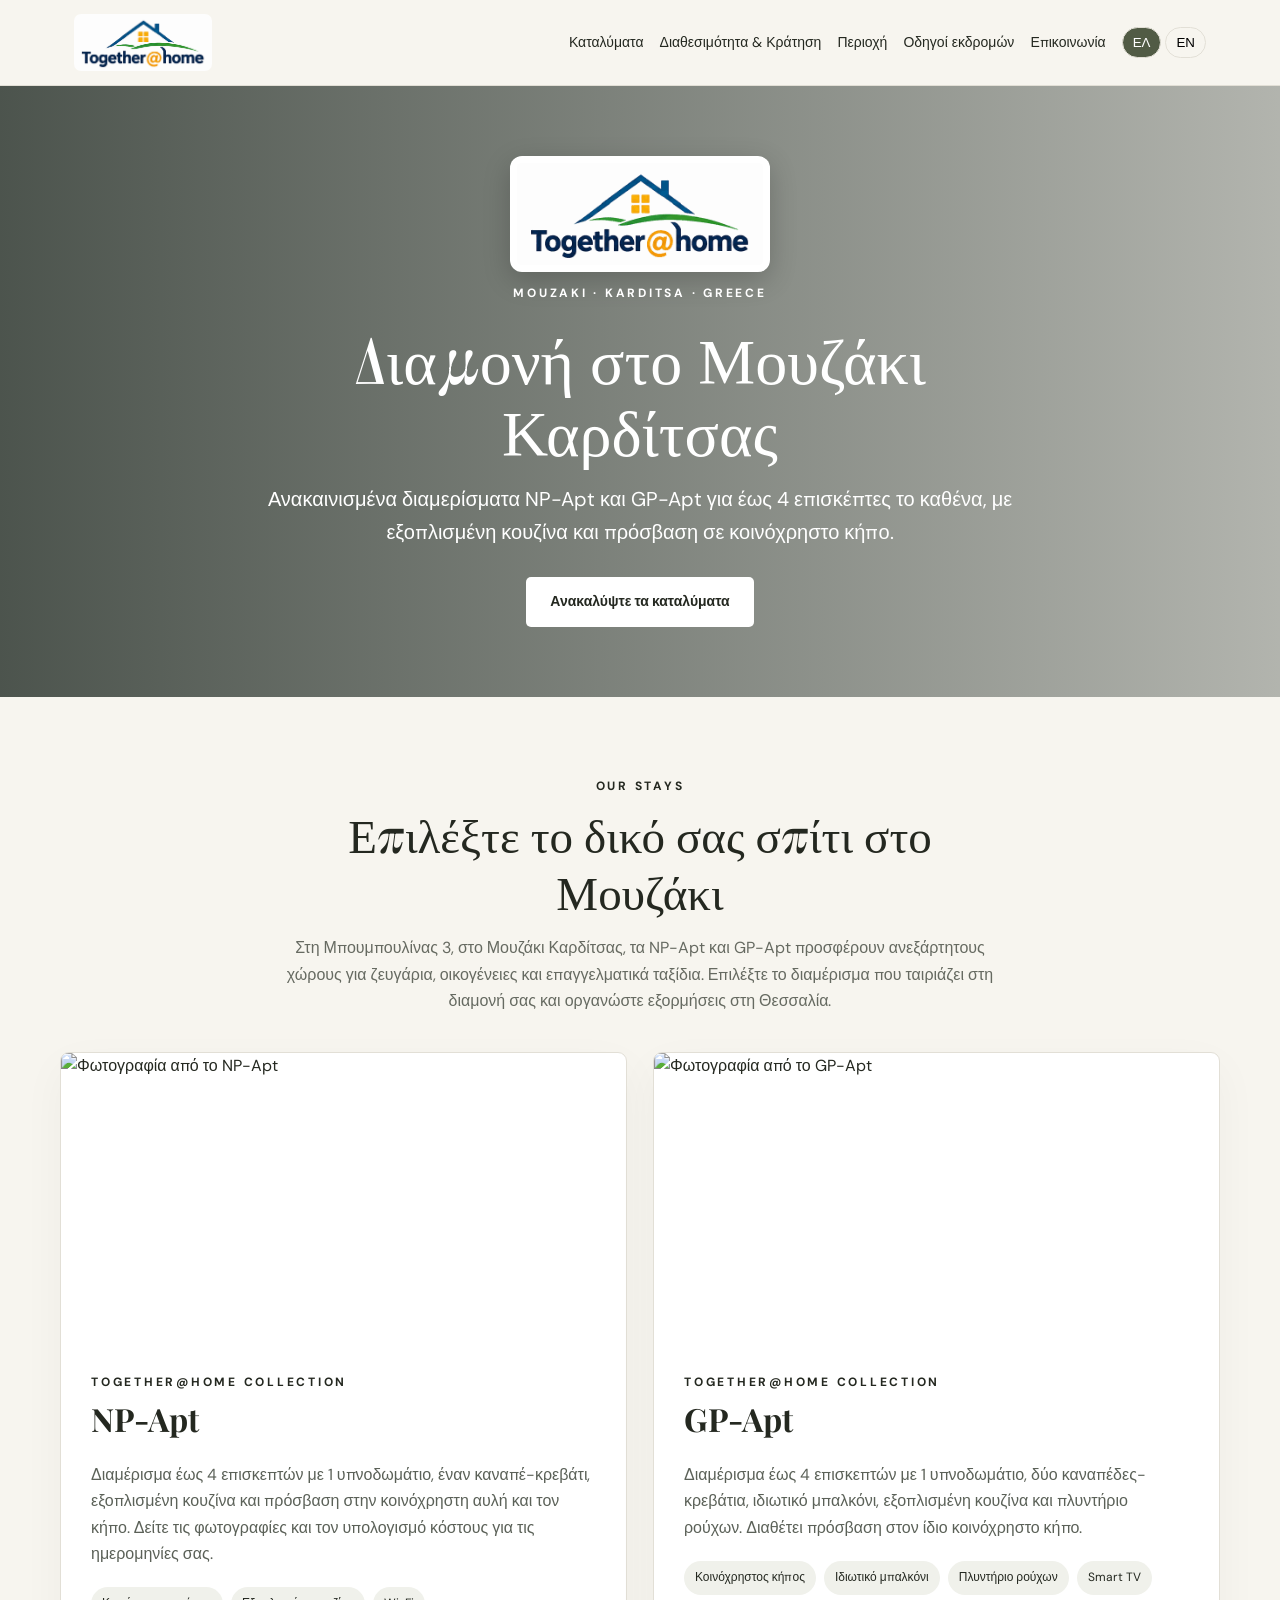
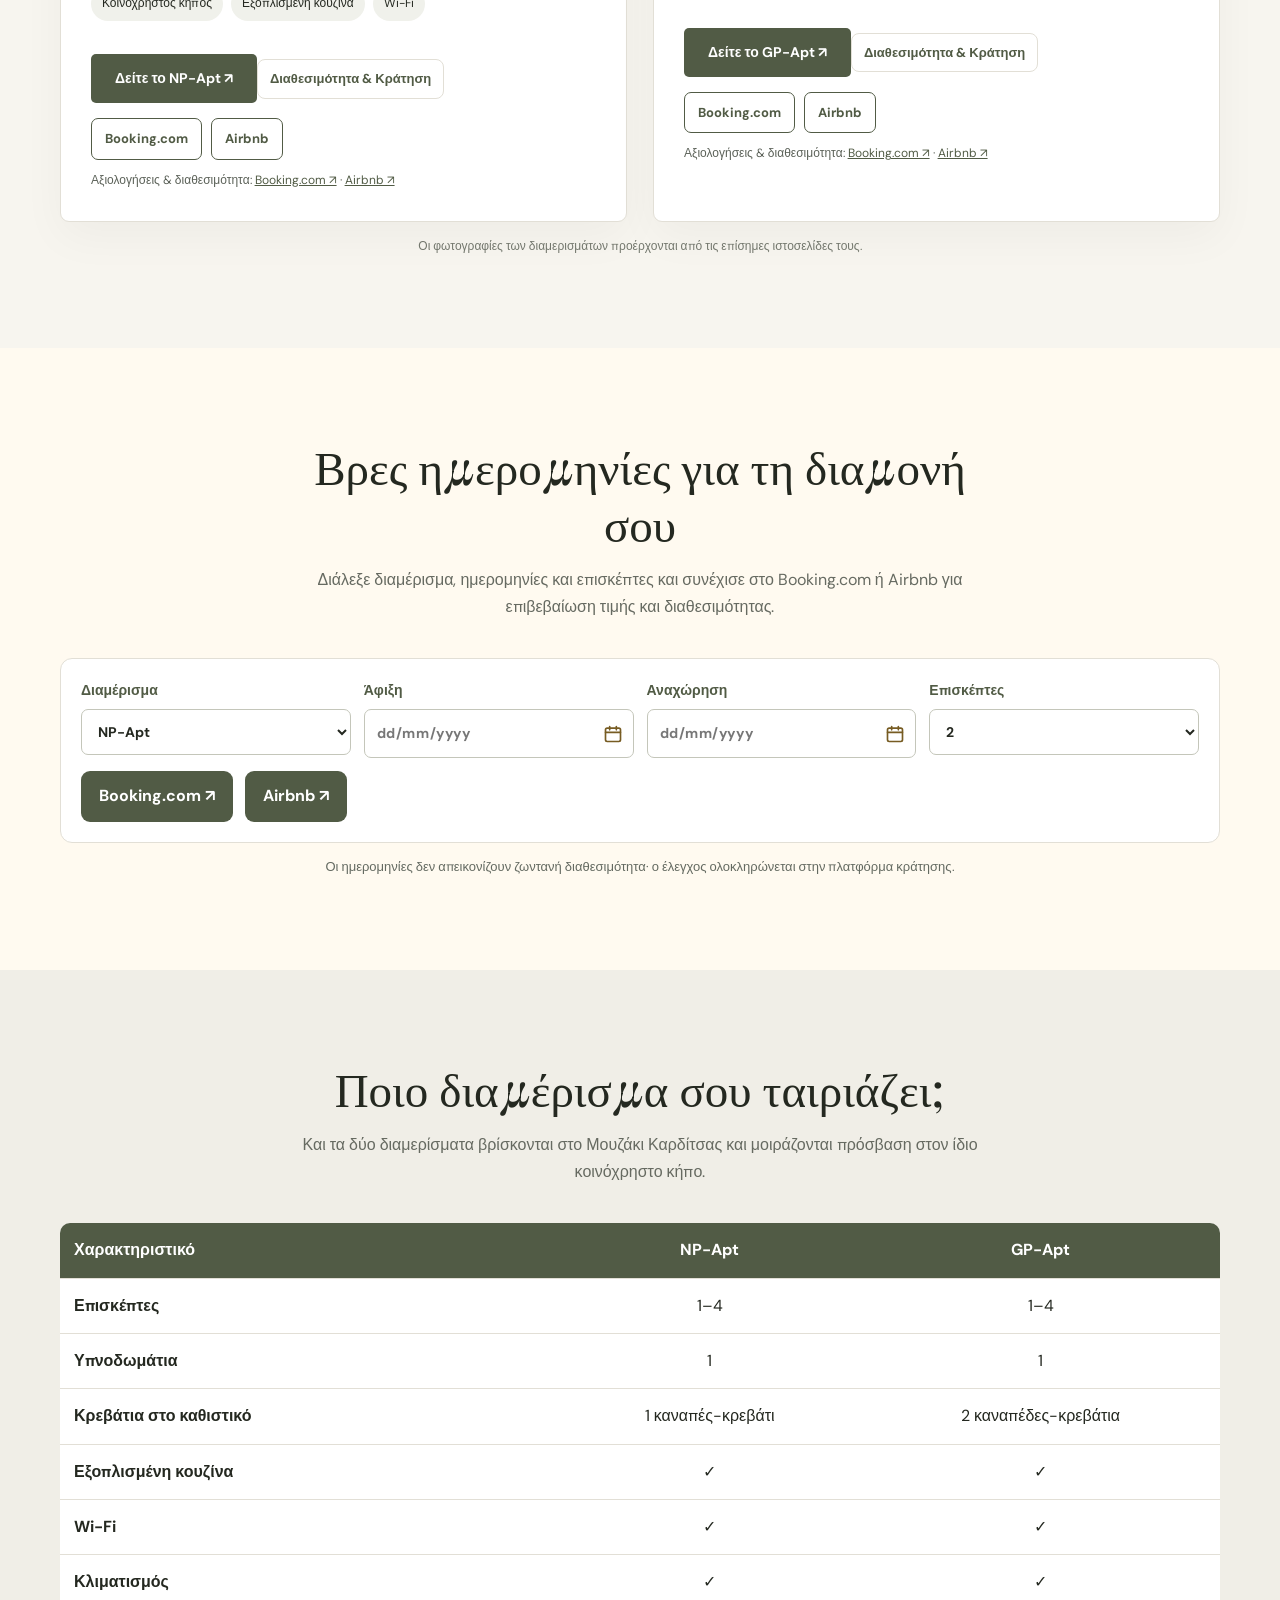
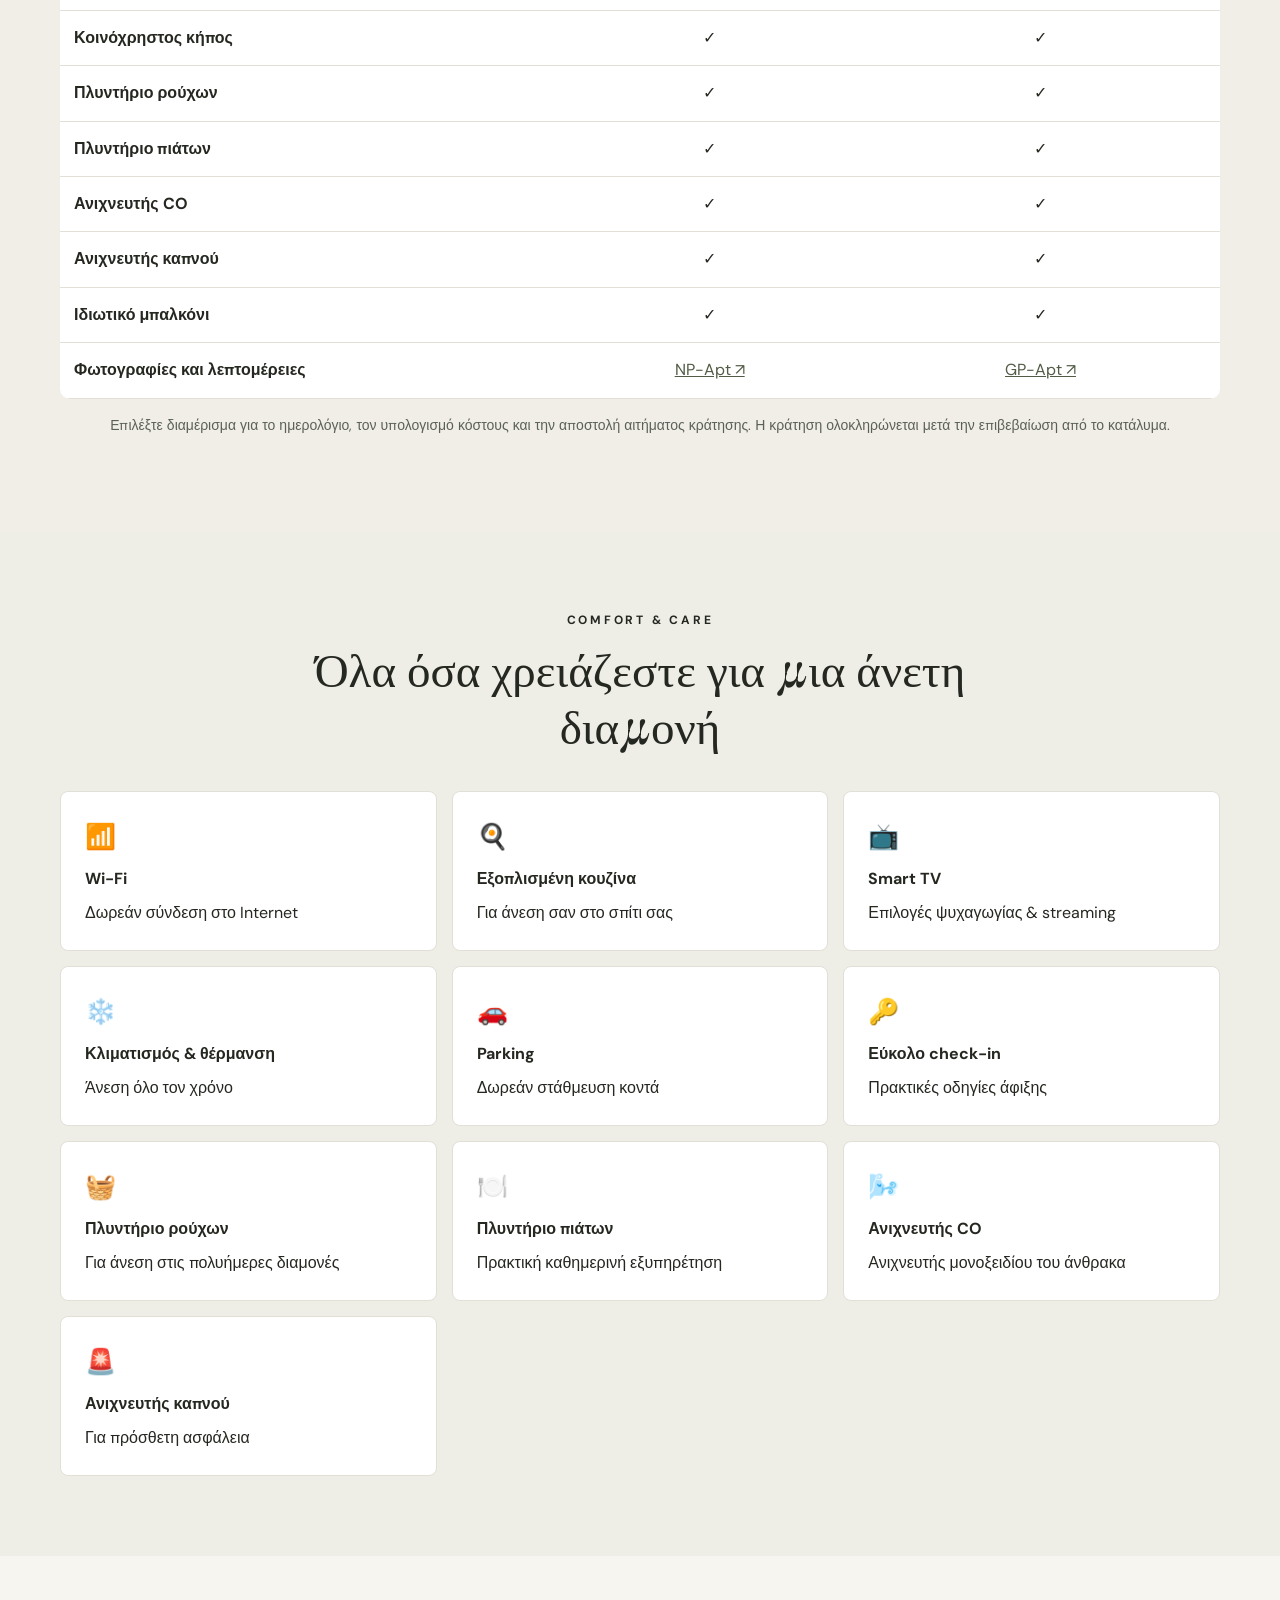
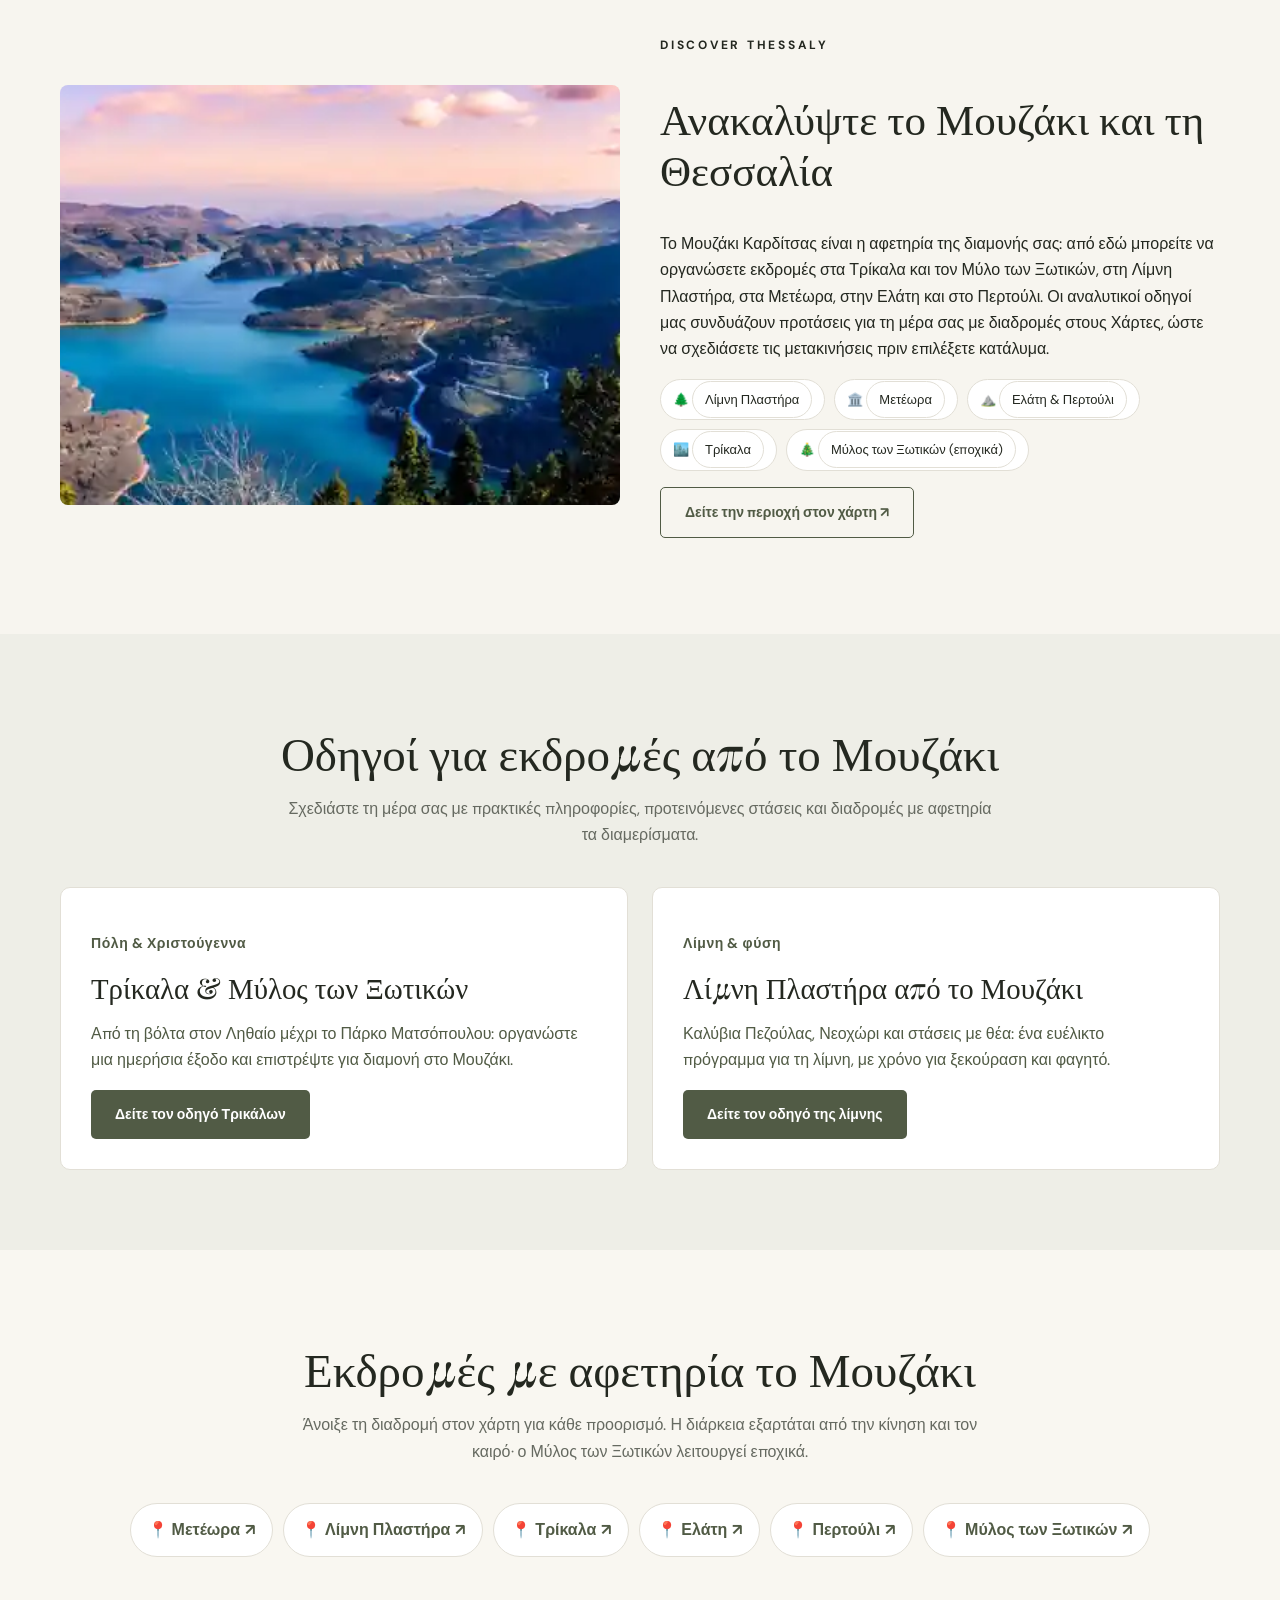
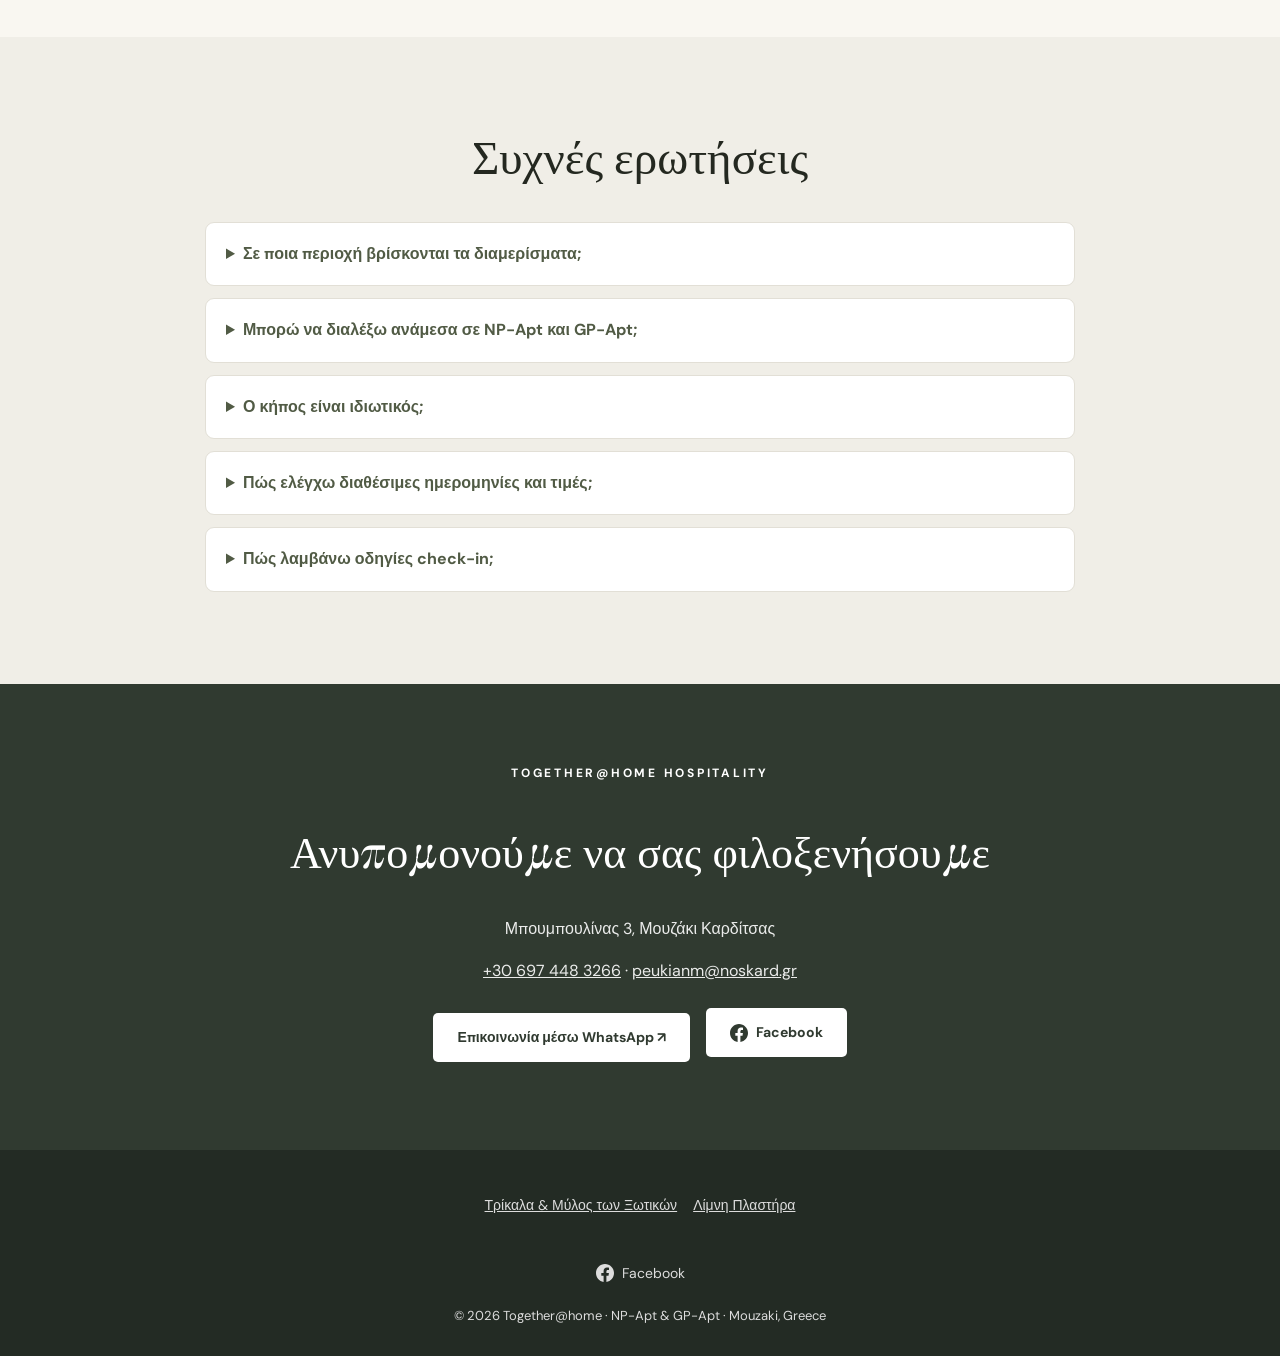
==== commit a84fd767: "Improve Mouzaki lodging content and add bilingual regional travel guides" ====
--- a/index.html
+++ b/index.html
@@ -1,6 +1,6 @@
 <!doctype html>
 <html lang="el"><head><meta charset="utf-8"><meta name="viewport" content="width=device-width,initial-scale=1">
-<link rel="icon" type="image/svg+xml" href="/favicon.svg?v=20261115"><title>Together@home | Διαμονή στο Μουζάκι Καρδίτσας</title><link rel="preconnect" href="https://fonts.googleapis.com"><link rel="preconnect" href="https://fonts.gstatic.com" crossorigin><link href="https://fonts.googleapis.com/css2?family=DM+Sans:wght@400;500;600;700&family=Playfair+Display:wght@500;600&display=swap" rel="stylesheet"><style>
+<link rel="icon" type="image/svg+xml" href="/favicon.svg?v=20261115"><title>Διαμονή στο Μουζάκι Καρδίτσας | Together@home</title><link rel="preconnect" href="https://fonts.googleapis.com"><link rel="preconnect" href="https://fonts.gstatic.com" crossorigin><link href="https://fonts.googleapis.com/css2?family=DM+Sans:wght@400;500;600;700&family=Playfair+Display:wght@500;600&display=swap" rel="stylesheet"><style>
 :root{--ink:#242820;--cream:#f7f5ef;--olive:#515b45;--gold:#b29b72;--line:#e2dfd6}*{box-sizing:border-box}html{scroll-behavior:smooth}body{margin:0;background:var(--cream);color:var(--ink);font-family:'DM Sans',sans-serif;line-height:1.65}a{color:inherit}header{position:sticky;top:0;z-index:10;background:rgba(247,245,239,.96);backdrop-filter:blur(14px);border-bottom:1px solid var(--line)}nav{max-width:1180px;margin:auto;padding:14px 24px;display:flex;align-items:center;justify-content:space-between;gap:16px}.brand{font-family:'Playfair Display',serif;font-size:25px;text-decoration:none}.brand span{color:var(--gold)}.navlinks{display:flex;gap:20px;align-items:center}.navlinks a{text-decoration:none;font-size:14px}.lang button{border:1px solid var(--line);background:transparent;padding:7px 10px;border-radius:20px;cursor:pointer}.lang button[aria-pressed=true]{background:var(--olive);color:#fff}.hero{min-height:560px;display:grid;place-items:center;text-align:center;color:white;background:linear-gradient(90deg,rgba(19,30,23,.75),rgba(19,30,23,.3)),url('https://np.together-home.gr/884519048.jpg') center/cover}.hero-inner{max-width:820px;padding:70px 22px}.eyebrow{letter-spacing:.23em;text-transform:uppercase;font-size:12px;font-weight:700}.hero h1{font-family:'Playfair Display',serif;font-size:clamp(44px,7vw,84px);font-weight:500;line-height:1.1;margin:20px 0}.hero p{font-size:clamp(16px,2vw,20px);margin-bottom:32px}.btn{display:inline-block;text-decoration:none;background:var(--olive);color:#fff;padding:13px 24px;border-radius:5px;font-weight:700;font-size:14px;transition:transform .2s,background .2s}.btn:hover{transform:translateY(-2px);background:#394332}.btn.light{background:#fff;color:var(--ink)}.btn.outline{background:transparent;color:var(--olive);border:1px solid var(--olive)}section{padding:80px 24px}.container{max-width:1160px;margin:auto}.sectionhead{text-align:center;max-width:720px;margin:0 auto 38px}.sectionhead h2{font-family:'Playfair Display',serif;font-weight:500;font-size:clamp(32px,4vw,47px);line-height:1.2;margin:10px 0 15px}.sectionhead p{color:#666a61}.properties{display:grid;grid-template-columns:repeat(2,minmax(0,1fr));gap:26px}.property{background:#fff;border:1px solid var(--line);border-radius:9px;overflow:hidden;box-shadow:0 15px 45px rgba(27,32,25,.04)}.property img{width:100%;height:290px;object-fit:cover;display:block}.property-content{padding:30px}.property h3{font-family:'Playfair Display',serif;font-size:32px;margin:0 0 9px}.property p{color:#5b6158}.chips{display:flex;gap:8px;flex-wrap:wrap;margin:20px 0 26px}.chip{font-size:12px;background:#f0f1eb;padding:7px 11px;border-radius:30px}.muted{background:#eeeee7}.amenities{display:grid;grid-template-columns:repeat(3,1fr);gap:15px}.amenity{background:white;padding:24px;border-radius:8px;border:1px solid var(--line)}.amenity strong{display:block;margin:8px 0}.amenity .symbol{font-size:25px}.region{display:grid;grid-template-columns:1fr 1fr;gap:40px;align-items:center}.region img{width:100%;height:420px;object-fit:cover;border-radius:8px}.region h2{font:500 43px/1.2 'Playfair Display',serif}.places{display:flex;gap:9px;flex-wrap:wrap}.places span{padding:9px 12px;background:white;border:1px solid var(--line);border-radius:30px;font-size:13px}.contact{text-align:center;background:#303a30;color:#fff}.contact h2{font:500 44px 'Playfair Display',serif}.contact a{color:#fff}.contact .btn{background:#fff;color:#303a30;margin:8px}.contact p{opacity:.9}footer{text-align:center;padding:30px 15px;background:#232b24;color:#ddd;font-size:13px}[data-i18n]{transition:opacity .15s}@media(max-width:750px){.navlinks{gap:10px}.navlinks a{display:none}.properties,.region{grid-template-columns:1fr}.amenities{grid-template-columns:repeat(2,1fr)}section{padding:55px 18px}.property img{height:240px}.region img{height:280px}}@media(max-width:420px){.amenities{grid-template-columns:1fr}.brand{font-size:22px}}
 .site-brand-logo{width:66px;height:50px;object-fit:contain;background:#fffaf2;border-radius:7px;flex-shrink:0}.brand{display:inline-flex;align-items:center;gap:10px}.hero-brand-logo{width:min(235px,60vw);height:auto;display:block;margin:0 auto 12px;background:#fffaf2;border-radius:12px;padding:6px;box-shadow:0 8px 28px rgba(0,0,0,.2)}@media(max-width:420px){.site-brand-logo{width:52px;height:39px}.brand{gap:6px}}.brand-wordmark{white-space:nowrap}.brand-wordmark b{color:var(--gold);font-weight:inherit}
 /* Together@home visitor experience */
@@ -35,6 +35,16 @@
 .footer-social{display:flex;justify-content:center;margin-bottom:10px}
 .footer-social .facebook-link{min-height:44px;color:inherit;font-size:.875rem;text-decoration:none}
 
+
+/* Direct month and year selection through the final calendar month. */
+.avail-period-selects,.bdp-jump{display:flex;gap:8px;margin:0 0 12px}
+.avail-period-selects select,.bdp-jump select{box-sizing:border-box;min-width:0;flex:1;border-radius:7px;padding:7px 8px;font-size:14px;line-height:1.2}
+.avail-period-selects select{background:#303030;color:#f1d785;border:1px solid #736240}
+.bdp-jump select{background:#fff;color:#222;border:1px solid #b8b0a0}
+.avail-period-selects select:last-child,.bdp-jump select:last-child{flex:0 0 90px}
+
+/* Location-led introductions and original travel guides. */
+.hero h1{font-size:clamp(2.1rem,5vw,4rem);max-width:850px;margin:18px auto;line-height:1.12}.hero-inner{max-width:940px}.hero p{max-width:790px;margin:0 auto 28px}.navlinks{gap:16px}.travel-guides-section{background:#eeeee7}.travel-guide-grid{display:grid;grid-template-columns:repeat(2,minmax(0,1fr));gap:24px}.travel-guide-card{background:#fff;border:1px solid var(--line);border-radius:10px;padding:30px}.travel-guide-card h3{font:500 1.8rem/1.25 'Playfair Display',serif;margin:9px 0 15px}.travel-guide-card h3 a{text-decoration:none}.travel-guide-card h3 a:hover{text-decoration:underline}.travel-guide-card p{color:#515b45}.guide-kicker{font-size:.875rem;font-weight:700;letter-spacing:.04em}.footer-guides{display:flex;gap:16px;flex-wrap:wrap;justify-content:center;margin:0 auto 20px;max-width:960px}.footer-guides a{font-size:.875rem}.hero p,.sectionhead p,.property p{overflow-wrap:anywhere}#travel-guides{scroll-margin-top:110px}@media(max-width:750px){.travel-guide-grid{grid-template-columns:1fr}.travel-guide-card{padding:23px}.hero-inner{padding:50px 20px}.footer-guides{gap:12px}}
 </style><meta name="description" content="Δύο διαμερίσματα για διαμονή στο Μουζάκι Καρδίτσας με κοινόχρηστο κήπο. Εξερευνήστε Τρίκαλα, Λίμνη Πλαστήρα, Μετέωρα, Ελάτη, Περτούλι και Μύλο των Ξωτικών.">
 
 <link rel="canonical" href="https://together-home.gr/">
@@ -42,7 +52,7 @@
 
 <meta property="og:type" content="website">
 <meta property="og:site_name" content="Together@home">
-<meta property="og:title" content="Together@home | Διαμονή στο Μουζάκι Καρδίτσας">
+<meta property="og:title" content="Διαμονή στο Μουζάκι Καρδίτσας | Together@home">
 <meta property="og:description" content="Δύο διαμερίσματα για διαμονή στο Μουζάκι Καρδίτσας με κοινόχρηστο κήπο. Εξερευνήστε Τρίκαλα, Λίμνη Πλαστήρα, Μετέωρα, Ελάτη, Περτούλι και Μύλο των Ξωτικών.">
 <meta property="og:url" content="https://together-home.gr/">
 <meta property="og:image" content="https://np.together-home.gr/878561100.jpg">
@@ -72,24 +82,52 @@
       "name": "GP-Apt",
       "url": "https://gp.together-home.gr/",
       "description": "Διαμέρισμα στο Μουζάκι Καρδίτσας"
+    },
+    {
+      "@type": "WebPage",
+      "name": "Τρίκαλα και Μύλος των Ξωτικών από το Μουζάκι",
+      "url": "https://together-home.gr/trikala-mylos-xotikon/",
+      "inLanguage": "el"
+    },
+    {
+      "@type": "WebPage",
+      "name": "Trikala and the Mill of Elves from Mouzaki",
+      "url": "https://together-home.gr/en/trikala-mylos-xotikon/",
+      "inLanguage": "en"
+    },
+    {
+      "@type": "WebPage",
+      "name": "Λίμνη Πλαστήρα από το Μουζάκι",
+      "url": "https://together-home.gr/limni-plastira/",
+      "inLanguage": "el"
+    },
+    {
+      "@type": "WebPage",
+      "name": "Lake Plastiras from Mouzaki",
+      "url": "https://together-home.gr/en/limni-plastira/",
+      "inLanguage": "en"
     }
+  ],
+  "sameAs": [
+    "https://www.facebook.com/profile.php?id=61596487987417"
   ]
 }
 </script>
 
-</head><body><header><nav><a class="brand" href="#home"><img class="site-brand-logo" src="/brand-logo.svg" alt="Together@home" width="138" height="57"></a><button type="button" class="mobile-menu-button" aria-expanded="false" aria-controls="main-nav" aria-label="Open navigation menu">☰ <span data-i18n="mobileMenu">Μενού</span></button><div class="navlinks" id="main-nav"><a href="#stays" data-i18n="navStays">Καταλύματα</a><a href="#area" data-i18n="navArea">Περιοχή</a><a href="#contact" data-i18n="navContact">Επικοινωνία</a><div class="lang" aria-label="Language"><button type="button" id="el" onclick="setLang('el')">ΕΛ</button> <button type="button" id="en" onclick="setLang('en')">EN</button></div></div></nav></header>
-<main><div class="hero" id="home"><div class="hero-inner"><img class="hero-brand-logo" src="/brand-logo.svg" alt="Together@home – NP-Apt και GP-Apt" width="260" height="108"><div class="eyebrow">Mouzaki · Karditsa · Greece</div><h1>Together@home</h1><p data-i18n="hero">Δύο ξεχωριστά διαμερίσματα. Μία κοινή φιλοσοφία φιλοξενίας.</p><a class="btn light" href="#stays" data-i18n="explore">Ανακαλύψτε τα καταλύματα</a></div></div>
-<section id="stays"><div class="container"><div class="sectionhead"><div class="eyebrow">Our stays</div><h2 data-i18n="stayTitle">Επιλέξτε το δικό σας σπίτι στο Μουζάκι</h2><p data-i18n="stayIntro">Δύο ανακαινισμένα διαμερίσματα με σύγχρονο σχεδιασμό, άνεση και αυθεντική φιλοξενία στη Θεσσαλία.</p></div><div class="properties"><article class="property"><img src="https://np.together-home.gr/878561100.jpg" alt="Φωτογραφία από το NP-Apt" loading="lazy"><div class="property-content"><div class="eyebrow">Together@home collection</div><h3><a class="property-title-link" href="https://np.together-home.gr/" aria-label="NP-Apt — επίσκεψη στην ιστοσελίδα καταλύματος">NP-Apt</a></h3><p data-i18n="npDesc">Ευρύχωρο, ανακαινισμένο διαμέρισμα με ζεστή ατμόσφαιρα, αυλή και πρόσβαση σε κήπο. Ιδανικό για χαλαρές αποδράσεις και ήρεμες στιγμές.</p><div class="chips"><span class="chip" data-i18n="garden">Κοινόχρηστος κήπος</span><span class="chip" data-i18n="kitchen">Εξοπλισμένη κουζίνα</span><span class="chip">Wi-Fi</span></div><a class="btn" href="https://np.together-home.gr/" data-i18n="viewNp">Δείτε το NP-Apt ↗</a><a class="calendar-card-link" href="https://np.together-home.gr/#availability"><span class="lang-el">Διαθεσιμότητα &amp; Κράτηση</span><span class="lang-en hidden">Availability &amp; Booking</span></a><div class="property-platforms"><a href="https://www.booking.com/hotel/gr/np-apt-exclusive-stay-amp-relaxation-in-mouzaki.el.html" target="_blank" rel="noopener noreferrer">Booking.com</a><a href="https://www.airbnb.gr/rooms/1692278528233220883" target="_blank" rel="noopener noreferrer">Airbnb</a></div><div class="review-links"><span class="lang-el">Αξιολογήσεις &amp; διαθεσιμότητα:</span><span class="lang-en hidden">Reviews &amp; availability:</span> <a href="https://www.booking.com/hotel/gr/np-apt-exclusive-stay-amp-relaxation-in-mouzaki.el.html" target="_blank" rel="noopener noreferrer">Booking.com ↗</a> · <a href="https://www.airbnb.gr/rooms/1692278528233220883" target="_blank" rel="noopener noreferrer">Airbnb ↗</a></div></div></article><article class="property"><img src="https://gp.together-home.gr/874044997.jpg" alt="Φωτογραφία από το GP-Apt" loading="lazy"><div class="property-content"><div class="eyebrow">Together@home collection</div><h3><a class="property-title-link" href="https://gp.together-home.gr/" aria-label="GP-Apt — επίσκεψη στην ιστοσελίδα καταλύματος">GP-Apt</a></h3><p data-i18n="gpDesc">Μοντέρνο, πλήρως ανακαινισμένο διαμέρισμα με άνετο καθιστικό, δύο καναπέδες-κρεβάτια, ιδιωτικό μπαλκόνι και πλήρη εξοπλισμό.</p><div class="chips"><span class="chip" data-i18n="garden">Κοινόχρηστος κήπος</span><span class="chip" data-i18n="balcony">Ιδιωτικό μπαλκόνι</span><span class="chip" data-i18n="washing">Πλυντήριο ρούχων</span><span class="chip">Smart TV</span></div><a class="btn" href="https://gp.together-home.gr/" data-i18n="viewGp">Δείτε το GP-Apt ↗</a><a class="calendar-card-link" href="https://gp.together-home.gr/#availability"><span class="lang-el">Διαθεσιμότητα &amp; Κράτηση</span><span class="lang-en hidden">Availability &amp; Booking</span></a><div class="property-platforms"><a href="https://www.booking.com/hotel/gr/gp-apt-exclusive-stay-and-relaxation-in-mouzaki.el.html" target="_blank" rel="noopener noreferrer">Booking.com</a><a href="https://www.airbnb.gr/rooms/1673794446491761998" target="_blank" rel="noopener noreferrer">Airbnb</a></div><div class="review-links"><span class="lang-el">Αξιολογήσεις &amp; διαθεσιμότητα:</span><span class="lang-en hidden">Reviews &amp; availability:</span> <a href="https://www.booking.com/hotel/gr/gp-apt-exclusive-stay-and-relaxation-in-mouzaki.el.html" target="_blank" rel="noopener noreferrer">Booking.com ↗</a> · <a href="https://www.airbnb.gr/rooms/1673794446491761998" target="_blank" rel="noopener noreferrer">Airbnb ↗</a></div></div></article></div><p style="font-size:12px;color:#73776d;text-align:center;margin-top:15px" data-i18n="photoNote">Οι φωτογραφίες των διαμερισμάτων προέρχονται από τις επίσημες ιστοσελίδες τους.</p></div></section>
+</head><body><header><nav><a class="brand" href="#home"><img class="site-brand-logo" src="/brand-logo.svg" alt="Together@home" width="138" height="57"></a><button type="button" class="mobile-menu-button" aria-expanded="false" aria-controls="main-nav" aria-label="Open navigation menu">☰ <span data-i18n="mobileMenu">Μενού</span></button><div class="navlinks" id="main-nav"><a href="#stays" data-i18n="navStays">Καταλύματα</a><a href="#availability" data-i18n="navBooking">Διαθεσιμότητα &amp; Κράτηση</a><a href="#area" data-i18n="navArea">Περιοχή</a><a href="#travel-guides" data-i18n="navGuides">Οδηγοί εκδρομών</a><a href="#contact" data-i18n="navContact">Επικοινωνία</a><div class="lang" aria-label="Language"><button type="button" id="el" onclick="setLang('el')">ΕΛ</button> <button type="button" id="en" onclick="setLang('en')">EN</button></div></div></nav></header>
+<main><div class="hero" id="home"><div class="hero-inner"><img class="hero-brand-logo" src="/brand-logo.svg" alt="Together@home – NP-Apt και GP-Apt" width="260" height="108"><div class="eyebrow">Mouzaki · Karditsa · Greece</div><h1 data-i18n="heroTitle">Διαμονή στο Μουζάκι Καρδίτσας</h1><p data-i18n="hero">Ανακαινισμένα διαμερίσματα NP-Apt και GP-Apt για έως 4 επισκέπτες το καθένα, με εξοπλισμένη κουζίνα και πρόσβαση σε κοινόχρηστο κήπο.</p><a class="btn light" href="#stays" data-i18n="explore">Ανακαλύψτε τα καταλύματα</a></div></div>
+<section id="stays"><div class="container"><div class="sectionhead"><div class="eyebrow">Our stays</div><h2 data-i18n="stayTitle">Επιλέξτε το δικό σας σπίτι στο Μουζάκι</h2><p data-i18n="stayIntro">Στη Μπουμπουλίνας 3, στο Μουζάκι Καρδίτσας, τα NP-Apt και GP-Apt προσφέρουν ανεξάρτητους χώρους για ζευγάρια, οικογένειες και επαγγελματικά ταξίδια. Επιλέξτε το διαμέρισμα που ταιριάζει στη διαμονή σας και οργανώστε εξορμήσεις στη Θεσσαλία.</p></div><div class="properties"><article class="property"><img src="https://np.together-home.gr/878561100.jpg" alt="Φωτογραφία από το NP-Apt" loading="lazy"><div class="property-content"><div class="eyebrow">Together@home collection</div><h3><a class="property-title-link" href="https://np.together-home.gr/" aria-label="NP-Apt — επίσκεψη στην ιστοσελίδα καταλύματος">NP-Apt</a></h3><p data-i18n="npDesc">Διαμέρισμα έως 4 επισκεπτών με 1 υπνοδωμάτιο, έναν καναπέ-κρεβάτι, εξοπλισμένη κουζίνα και πρόσβαση στην κοινόχρηστη αυλή και τον κήπο. Δείτε τις φωτογραφίες και τον υπολογισμό κόστους για τις ημερομηνίες σας.</p><div class="chips"><span class="chip" data-i18n="garden">Κοινόχρηστος κήπος</span><span class="chip" data-i18n="kitchen">Εξοπλισμένη κουζίνα</span><span class="chip">Wi-Fi</span></div><a class="btn" href="https://np.together-home.gr/" data-i18n="viewNp">Δείτε το NP-Apt ↗</a><a class="calendar-card-link" href="https://np.together-home.gr/#availability"><span class="lang-el">Διαθεσιμότητα &amp; Κράτηση</span><span class="lang-en hidden">Availability &amp; Booking</span></a><div class="property-platforms"><a href="https://www.booking.com/hotel/gr/np-apt-exclusive-stay-amp-relaxation-in-mouzaki.el.html" target="_blank" rel="noopener noreferrer">Booking.com</a><a href="https://www.airbnb.gr/rooms/1692278528233220883" target="_blank" rel="noopener noreferrer">Airbnb</a></div><div class="review-links"><span class="lang-el">Αξιολογήσεις &amp; διαθεσιμότητα:</span><span class="lang-en hidden">Reviews &amp; availability:</span> <a href="https://www.booking.com/hotel/gr/np-apt-exclusive-stay-amp-relaxation-in-mouzaki.el.html" target="_blank" rel="noopener noreferrer">Booking.com ↗</a> · <a href="https://www.airbnb.gr/rooms/1692278528233220883" target="_blank" rel="noopener noreferrer">Airbnb ↗</a></div></div></article><article class="property"><img src="https://gp.together-home.gr/874044997.jpg" alt="Φωτογραφία από το GP-Apt" loading="lazy"><div class="property-content"><div class="eyebrow">Together@home collection</div><h3><a class="property-title-link" href="https://gp.together-home.gr/" aria-label="GP-Apt — επίσκεψη στην ιστοσελίδα καταλύματος">GP-Apt</a></h3><p data-i18n="gpDesc">Διαμέρισμα έως 4 επισκεπτών με 1 υπνοδωμάτιο, δύο καναπέδες-κρεβάτια, ιδιωτικό μπαλκόνι, εξοπλισμένη κουζίνα και πλυντήριο ρούχων. Διαθέτει πρόσβαση στον ίδιο κοινόχρηστο κήπο.</p><div class="chips"><span class="chip" data-i18n="garden">Κοινόχρηστος κήπος</span><span class="chip" data-i18n="balcony">Ιδιωτικό μπαλκόνι</span><span class="chip" data-i18n="washing">Πλυντήριο ρούχων</span><span class="chip">Smart TV</span></div><a class="btn" href="https://gp.together-home.gr/" data-i18n="viewGp">Δείτε το GP-Apt ↗</a><a class="calendar-card-link" href="https://gp.together-home.gr/#availability"><span class="lang-el">Διαθεσιμότητα &amp; Κράτηση</span><span class="lang-en hidden">Availability &amp; Booking</span></a><div class="property-platforms"><a href="https://www.booking.com/hotel/gr/gp-apt-exclusive-stay-and-relaxation-in-mouzaki.el.html" target="_blank" rel="noopener noreferrer">Booking.com</a><a href="https://www.airbnb.gr/rooms/1673794446491761998" target="_blank" rel="noopener noreferrer">Airbnb</a></div><div class="review-links"><span class="lang-el">Αξιολογήσεις &amp; διαθεσιμότητα:</span><span class="lang-en hidden">Reviews &amp; availability:</span> <a href="https://www.booking.com/hotel/gr/gp-apt-exclusive-stay-and-relaxation-in-mouzaki.el.html" target="_blank" rel="noopener noreferrer">Booking.com ↗</a> · <a href="https://www.airbnb.gr/rooms/1673794446491761998" target="_blank" rel="noopener noreferrer">Airbnb ↗</a></div></div></article></div><p style="font-size:12px;color:#73776d;text-align:center;margin-top:15px" data-i18n="photoNote">Οι φωτογραφίες των διαμερισμάτων προέρχονται από τις επίσημες ιστοσελίδες τους.</p></div></section>
 <section class="booking-planner" id="availability"><div class="container"><div class="sectionhead"><h2 class="lang-el">Βρες ημερομηνίες για τη διαμονή σου</h2><h2 class="lang-en hidden">Find dates for your stay</h2><p class="lang-el">Διάλεξε διαμέρισμα, ημερομηνίες και επισκέπτες και συνέχισε στο Booking.com ή Airbnb για επιβεβαίωση τιμής και διαθεσιμότητας.</p><p class="lang-en hidden">Choose your apartment, dates and guests. Continue to Booking.com or Airbnb for final price and availability.</p></div><form class="home-date-form" id="home-date-form"><label><span class="lang-el">Διαμέρισμα</span><span class="lang-en hidden">Apartment</span><select name="property"><option value="np">NP-Apt</option><option value="gp">GP-Apt</option></select></label><label><span class="lang-el">Άφιξη</span><span class="lang-en hidden">Check-in</span><input type="text" name="checkin" inputmode="numeric" autocomplete="off" placeholder="dd/mm/yyyy" maxlength="10" pattern="[0-9]{2}/[0-9]{2}/[0-9]{4}" aria-label="checkin (dd/mm/yyyy)" required></label><label><span class="lang-el">Αναχώρηση</span><span class="lang-en hidden">Check-out</span><input type="text" name="checkout" inputmode="numeric" autocomplete="off" placeholder="dd/mm/yyyy" maxlength="10" pattern="[0-9]{2}/[0-9]{2}/[0-9]{4}" aria-label="checkout (dd/mm/yyyy)" required></label><label><span class="lang-el">Επισκέπτες</span><span class="lang-en hidden">Guests</span><select name="guests"><option value="1">1</option><option value="2" selected>2</option><option value="3">3</option><option value="4">4</option></select></label><div class="home-date-actions"><a class="booking-action" data-platform="booking" href="#" target="_blank" rel="noopener noreferrer">Booking.com ↗</a><a class="booking-action" data-platform="airbnb" href="#" target="_blank" rel="noopener noreferrer">Airbnb ↗</a></div></form><p role="status" class="home-form-status" aria-live="polite"></p><p class="home-form-note lang-el">Οι ημερομηνίες δεν απεικονίζουν ζωντανή διαθεσιμότητα· ο έλεγχος ολοκληρώνεται στην πλατφόρμα κράτησης.</p><p class="home-form-note lang-en hidden">Dates shown here are not live availability; verification happens on the booking platform.</p></div></section>
-<section class="compare-section" id="compare"><div class="container"><div class="sectionhead"><h2 class="lang-el">Ποιο διαμέρισμα σου ταιριάζει;</h2><h2 class="lang-en hidden">Which apartment suits your trip?</h2><p class="lang-el">Και τα δύο διαμερίσματα βρίσκονται στο Μουζάκι Καρδίτσας και μοιράζονται πρόσβαση στον ίδιο κοινόχρηστο κήπο.</p><p class="lang-en hidden">Both apartments are in Mouzaki, Karditsa, and have access to the same shared garden.</p></div><div class="comparison-scroll"><table class="comparison-table"><thead><tr><th><span class="lang-el">Χαρακτηριστικό</span><span class="lang-en hidden">Feature</span></th><th>NP-Apt</th><th>GP-Apt</th></tr></thead><tbody><tr><th><span class="lang-el">Επισκέπτες</span><span class="lang-en hidden">Guests</span></th><td>1–3</td><td>1–4</td></tr><tr><th><span class="lang-el">Υπνοδωμάτια</span><span class="lang-en hidden">Bedrooms</span></th><td>1</td><td>1</td></tr><tr><th><span class="lang-el">Εξοπλισμένη κουζίνα</span><span class="lang-en hidden">Equipped kitchen</span></th><td>✓</td><td>✓</td></tr><tr><th>Wi-Fi</th><td>✓</td><td>✓</td></tr><tr><th><span class="lang-el">Κλιματισμός</span><span class="lang-en hidden">Air conditioning</span></th><td>✓</td><td>✓</td></tr><tr><th><span class="lang-el">Κοινόχρηστος κήπος</span><span class="lang-en hidden">Shared garden</span></th><td>✓</td><td>✓</td></tr><tr><th><span class="lang-el">Πλυντήριο ρούχων</span><span class="lang-en hidden">Washing machine</span></th><td>✓</td><td>✓</td></tr><tr><th><span class="lang-el">Πλυντήριο πιάτων</span><span class="lang-en hidden">Dishwasher</span></th><td>✓</td><td>✓</td></tr><tr><th><span class="lang-el">Ανιχνευτής CO</span><span class="lang-en hidden">Carbon monoxide (CO) detector</span></th><td>✓</td><td>✓</td></tr><tr><th><span class="lang-el">Ανιχνευτής καπνού</span><span class="lang-en hidden">Smoke detector</span></th><td>✓</td><td>✓</td></tr><tr><th><span class="lang-el">Ιδιωτικό μπαλκόνι</span><span class="lang-en hidden">Private balcony</span></th><td>✓</td><td>✓</td></tr><tr><th><span class="lang-el">Φωτογραφίες και λεπτομέρειες</span><span class="lang-en hidden">Photos and details</span></th><td><a href="https://np.together-home.gr/">NP-Apt ↗</a></td><td><a href="https://gp.together-home.gr/">GP-Apt ↗</a></td></tr></tbody></table></div><p class="comparison-hint lang-el">Οι τιμές και οι διαθέσιμες ημερομηνίες ενημερώνονται στις αντίστοιχες πλατφόρμες κρατήσεων.</p><p class="comparison-hint lang-en hidden">For live prices and availability, please consult the booking platforms.</p></div></section>
+<section class="compare-section" id="compare"><div class="container"><div class="sectionhead"><h2 class="lang-el">Ποιο διαμέρισμα σου ταιριάζει;</h2><h2 class="lang-en hidden">Which apartment suits your trip?</h2><p class="lang-el">Και τα δύο διαμερίσματα βρίσκονται στο Μουζάκι Καρδίτσας και μοιράζονται πρόσβαση στον ίδιο κοινόχρηστο κήπο.</p><p class="lang-en hidden">Both apartments are in Mouzaki, Karditsa, and have access to the same shared garden.</p></div><div class="comparison-scroll"><table class="comparison-table"><thead><tr><th><span class="lang-el">Χαρακτηριστικό</span><span class="lang-en hidden">Feature</span></th><th>NP-Apt</th><th>GP-Apt</th></tr></thead><tbody><tr><th><span class="lang-el">Επισκέπτες</span><span class="lang-en hidden">Guests</span></th><td>1–4</td><td>1–4</td></tr><tr><th><span class="lang-el">Υπνοδωμάτια</span><span class="lang-en hidden">Bedrooms</span></th><td>1</td><td>1</td></tr><tr><th><span class="lang-el">Κρεβάτια στο καθιστικό</span><span class="lang-en hidden">Living-room sleeping options</span></th><td><span class="lang-el">1 καναπές-κρεβάτι</span><span class="lang-en hidden">1 sofa bed</span></td><td><span class="lang-el">2 καναπέδες-κρεβάτια</span><span class="lang-en hidden">2 sofa beds</span></td></tr><tr><th><span class="lang-el">Εξοπλισμένη κουζίνα</span><span class="lang-en hidden">Equipped kitchen</span></th><td>✓</td><td>✓</td></tr><tr><th>Wi-Fi</th><td>✓</td><td>✓</td></tr><tr><th><span class="lang-el">Κλιματισμός</span><span class="lang-en hidden">Air conditioning</span></th><td>✓</td><td>✓</td></tr><tr><th><span class="lang-el">Κοινόχρηστος κήπος</span><span class="lang-en hidden">Shared garden</span></th><td>✓</td><td>✓</td></tr><tr><th><span class="lang-el">Πλυντήριο ρούχων</span><span class="lang-en hidden">Washing machine</span></th><td>✓</td><td>✓</td></tr><tr><th><span class="lang-el">Πλυντήριο πιάτων</span><span class="lang-en hidden">Dishwasher</span></th><td>✓</td><td>✓</td></tr><tr><th><span class="lang-el">Ανιχνευτής CO</span><span class="lang-en hidden">Carbon monoxide (CO) detector</span></th><td>✓</td><td>✓</td></tr><tr><th><span class="lang-el">Ανιχνευτής καπνού</span><span class="lang-en hidden">Smoke detector</span></th><td>✓</td><td>✓</td></tr><tr><th><span class="lang-el">Ιδιωτικό μπαλκόνι</span><span class="lang-en hidden">Private balcony</span></th><td>✓</td><td>✓</td></tr><tr><th><span class="lang-el">Φωτογραφίες και λεπτομέρειες</span><span class="lang-en hidden">Photos and details</span></th><td><a href="https://np.together-home.gr/">NP-Apt ↗</a></td><td><a href="https://gp.together-home.gr/">GP-Apt ↗</a></td></tr></tbody></table></div><p class="comparison-hint lang-el">Επιλέξτε διαμέρισμα για το ημερολόγιο, τον υπολογισμό κόστους και την αποστολή αιτήματος κράτησης. Η κράτηση ολοκληρώνεται μετά την επιβεβαίωση από το κατάλυμα.</p><p class="comparison-hint lang-en hidden">Open an apartment for its calendar, cost calculator and booking request. Your reservation is finalized after confirmation by the host.</p></div></section>
 <section class="muted" id="services"><div class="container"><div class="sectionhead"><div class="eyebrow">Comfort & care</div><h2 data-i18n="serviceTitle">Όλα όσα χρειάζεστε για μια άνετη διαμονή</h2></div><div class="amenities"><div class="amenity"><span class="symbol">📶</span><strong>Wi-Fi</strong><span data-i18n="wifi">Δωρεάν σύνδεση στο Internet</span></div><div class="amenity"><span class="symbol">🍳</span><strong data-i18n="kitchen">Εξοπλισμένη κουζίνα</strong><span data-i18n="cook">Για άνεση σαν στο σπίτι σας</span></div><div class="amenity"><span class="symbol">📺</span><strong>Smart TV</strong><span data-i18n="stream">Επιλογές ψυχαγωγίας & streaming</span></div><div class="amenity"><span class="symbol">❄️</span><strong data-i18n="climate">Κλιματισμός & θέρμανση</strong><span data-i18n="year">Άνεση όλο τον χρόνο</span></div><div class="amenity"><span class="symbol">🚗</span><strong>Parking</strong><span data-i18n="park">Δωρεάν στάθμευση κοντά</span></div><div class="amenity"><span class="symbol">🔑</span><strong data-i18n="checkin">Εύκολο check-in</strong><span data-i18n="arrival">Πρακτικές οδηγίες άφιξης</span></div><div class="amenity"><span class="symbol">🧺</span><strong data-i18n="washingMachine">Πλυντήριο ρούχων</strong><span data-i18n="washConvenience">Για άνεση στις πολυήμερες διαμονές</span></div><div class="amenity"><span class="symbol">🍽️</span><strong data-i18n="dishwasher">Πλυντήριο πιάτων</strong><span data-i18n="dishConvenience">Πρακτική καθημερινή εξυπηρέτηση</span></div><div class="amenity"><span class="symbol">🌬️</span><strong data-i18n="coDetector">Ανιχνευτής CO</strong><span data-i18n="coDescription">Ανιχνευτής μονοξειδίου του άνθρακα</span></div><div class="amenity"><span class="symbol">🚨</span><strong data-i18n="smokeDetector">Ανιχνευτής καπνού</strong><span data-i18n="smokeDescription">Για πρόσθετη ασφάλεια</span></div></div></div></section>
-<section id="area"><div class="container region"><img src="/thessaly-lake-plastiras.svg" alt="Πανοραμική θέα στη Λίμνη Πλαστήρα, Θεσσαλία" loading="lazy" width="650" height="458" decoding="async"><div><div class="eyebrow">Discover Thessaly</div><h2 data-i18n="areaTitle">Ανακαλύψτε το Μουζάκι και τη Θεσσαλία</h2><p data-i18n="areaDesc">Αναζητάτε διαμονή στο Μουζάκι Καρδίτσας και κατάλυμα ως αφετηρία για εκδρομές στα Τρίκαλα και τη Θεσσαλία; Τα NP-Apt και GP-Apt βρίσκονται στο Μουζάκι, διαθέτουν πρόσβαση σε κοινόχρηστο κήπο και αποτελούν βάση για εξορμήσεις στη φύση, σε παραδοσιακά χωριά και αξιοθέατα. Εξερευνήστε τη Λίμνη Πλαστήρα, τα Μετέωρα, την Ελάτη, το Περτούλι, τα Τρίκαλα και τον χριστουγεννιάτικο Μύλο των Ξωτικών.</p><div class="places"><span>🌲 <span data-i18n="lake">Λίμνη Πλαστήρα</span></span><span>🏛️ <span data-i18n="meteora">Μετέωρα</span></span><span>⛰️ <span data-i18n="elati">Ελάτη & Περτούλι</span></span><span>🏙️ <span data-i18n="trikala">Τρίκαλα</span></span><span>🎄 <span data-i18n="elves">Μύλος των Ξωτικών (εποχικά)</span></span></div><p><a class="btn outline" href="https://www.google.com/maps/dir/?api=1&destination=39.42636495088956%2C21.662824123584638" target="_blank" rel="noopener noreferrer" data-i18n="map">Δείτε την περιοχή στον χάρτη ↗</a></p></div></div></section>
+<section id="area"><div class="container region"><img src="/thessaly-lake-plastiras.svg" alt="Εικονογράφηση της Λίμνης Πλαστήρα στη Θεσσαλία" loading="lazy" width="650" height="458" decoding="async"><div><div class="eyebrow">Discover Thessaly</div><h2 data-i18n="areaTitle">Ανακαλύψτε το Μουζάκι και τη Θεσσαλία</h2><p data-i18n="areaDesc">Το Μουζάκι Καρδίτσας είναι η αφετηρία της διαμονής σας: από εδώ μπορείτε να οργανώσετε εκδρομές στα Τρίκαλα και τον Μύλο των Ξωτικών, στη Λίμνη Πλαστήρα, στα Μετέωρα, στην Ελάτη και στο Περτούλι. Οι αναλυτικοί οδηγοί μας συνδυάζουν προτάσεις για τη μέρα σας με διαδρομές στους Χάρτες, ώστε να σχεδιάσετε τις μετακινήσεις πριν επιλέξετε κατάλυμα.</p><div class="places"><span>🌲 <span data-i18n="lake">Λίμνη Πλαστήρα</span></span><span>🏛️ <span data-i18n="meteora">Μετέωρα</span></span><span>⛰️ <span data-i18n="elati">Ελάτη & Περτούλι</span></span><span>🏙️ <span data-i18n="trikala">Τρίκαλα</span></span><span>🎄 <span data-i18n="elves">Μύλος των Ξωτικών (εποχικά)</span></span></div><p><a class="btn outline" href="https://www.google.com/maps/dir/?api=1&destination=39.42636495088956%2C21.662824123584638" target="_blank" rel="noopener noreferrer" data-i18n="map">Δείτε την περιοχή στον χάρτη ↗</a></p></div></div></section>
+<section class="travel-guides-section" id="travel-guides"><div class="container"><div class="sectionhead"><h2><span class="lang-el">Οδηγοί για εκδρομές από το Μουζάκι</span><span class="lang-en hidden">Travel guides from Mouzaki</span></h2><p><span class="lang-el">Σχεδιάστε τη μέρα σας με πρακτικές πληροφορίες, προτεινόμενες στάσεις και διαδρομές με αφετηρία τα διαμερίσματα.</span><span class="lang-en hidden">Plan your day with practical information, suggested stops and directions starting from the apartments.</span></p></div><div class="travel-guide-grid"><article class="travel-guide-card"><p class="guide-kicker"><span class="lang-el">Πόλη &amp; Χριστούγεννα</span><span class="lang-en hidden">City &amp; Christmas</span></p><h3><span class="lang-el"><a href="/trikala-mylos-xotikon/">Τρίκαλα &amp; Μύλος των Ξωτικών</a></span><span class="lang-en hidden"><a href="/en/trikala-mylos-xotikon/">Trikala &amp; the Mill of Elves</a></span></h3><p><span class="lang-el">Από τη βόλτα στον Ληθαίο μέχρι το Πάρκο Ματσόπουλου: οργανώστε μια ημερήσια έξοδο και επιστρέψτε για διαμονή στο Μουζάκι.</span><span class="lang-en hidden">From a walk along the Lithaios River to Matsopoulos Park: plan a day out and return to your apartment in Mouzaki.</span></p><a class="btn lang-el" href="/trikala-mylos-xotikon/">Δείτε τον οδηγό Τρικάλων</a><a class="btn lang-en hidden" href="/en/trikala-mylos-xotikon/">Read the Trikala guide</a></article><article class="travel-guide-card"><p class="guide-kicker"><span class="lang-el">Λίμνη &amp; φύση</span><span class="lang-en hidden">Lake &amp; nature</span></p><h3><span class="lang-el"><a href="/limni-plastira/">Λίμνη Πλαστήρα από το Μουζάκι</a></span><span class="lang-en hidden"><a href="/en/limni-plastira/">Lake Plastiras from Mouzaki</a></span></h3><p><span class="lang-el">Καλύβια Πεζούλας, Νεοχώρι και στάσεις με θέα: ένα ευέλικτο πρόγραμμα για τη λίμνη, με χρόνο για ξεκούραση και φαγητό.</span><span class="lang-en hidden">Kalyvia Pezoulas, Neochori and scenic stops: a flexible lake itinerary with time to relax and enjoy a meal.</span></p><a class="btn lang-el" href="/limni-plastira/">Δείτε τον οδηγό της λίμνης</a><a class="btn lang-en hidden" href="/en/limni-plastira/">Read the lake guide</a></article></div></div></section>
 <section class="trip-section" id="trips"><div class="container"><div class="sectionhead"><h2 class="lang-el">Εκδρομές με αφετηρία το Μουζάκι</h2><h2 class="lang-en hidden">Day trips from Mouzaki</h2><p class="lang-el">Άνοιξε τη διαδρομή στον χάρτη για κάθε προορισμό. Η διάρκεια εξαρτάται από την κίνηση και τον καιρό· ο Μύλος των Ξωτικών λειτουργεί εποχικά.</p><p class="lang-en hidden">Open directions to each destination. Travel time varies with traffic and weather; the Mill of Elves opens seasonally.</p></div><div class="route-chips"><a class="route-chip" href="https://www.google.com/maps/dir/?api=1&origin=%CE%9C%CF%80%CE%BF%CF%85%CE%BC%CF%80%CE%BF%CF%85%CE%BB%CE%AF%CE%BD%CE%B1%CF%82%203%2C%20%CE%9C%CE%BF%CF%85%CE%B6%CE%AC%CE%BA%CE%B9%20%CE%9A%CE%B1%CF%81%CE%B4%CE%AF%CF%84%CF%83%CE%B1%CF%82&destination=Meteora%20Greece" rel="noopener noreferrer" target="_blank"><span class="lang-el">📍 Μετέωρα</span><span class="lang-en hidden">📍 Meteora</span> ↗</a><a class="route-chip" href="https://www.google.com/maps/dir/?api=1&origin=%CE%9C%CF%80%CE%BF%CF%85%CE%BC%CF%80%CE%BF%CF%85%CE%BB%CE%AF%CE%BD%CE%B1%CF%82%203%2C%20%CE%9C%CE%BF%CF%85%CE%B6%CE%AC%CE%BA%CE%B9%20%CE%9A%CE%B1%CF%81%CE%B4%CE%AF%CF%84%CF%83%CE%B1%CF%82&destination=Lake%20Plastiras%20Greece" rel="noopener noreferrer" target="_blank"><span class="lang-el">📍 Λίμνη Πλαστήρα</span><span class="lang-en hidden">📍 Lake Plastiras</span> ↗</a><a class="route-chip" href="https://www.google.com/maps/dir/?api=1&origin=%CE%9C%CF%80%CE%BF%CF%85%CE%BC%CF%80%CE%BF%CF%85%CE%BB%CE%AF%CE%BD%CE%B1%CF%82%203%2C%20%CE%9C%CE%BF%CF%85%CE%B6%CE%AC%CE%BA%CE%B9%20%CE%9A%CE%B1%CF%81%CE%B4%CE%AF%CF%84%CF%83%CE%B1%CF%82&destination=Trikala%20Greece" rel="noopener noreferrer" target="_blank"><span class="lang-el">📍 Τρίκαλα</span><span class="lang-en hidden">📍 Trikala</span> ↗</a><a class="route-chip" href="https://www.google.com/maps/dir/?api=1&origin=%CE%9C%CF%80%CE%BF%CF%85%CE%BC%CF%80%CE%BF%CF%85%CE%BB%CE%AF%CE%BD%CE%B1%CF%82%203%2C%20%CE%9C%CE%BF%CF%85%CE%B6%CE%AC%CE%BA%CE%B9%20%CE%9A%CE%B1%CF%81%CE%B4%CE%AF%CF%84%CF%83%CE%B1%CF%82&destination=Elati%20Trikala%20Greece" rel="noopener noreferrer" target="_blank"><span class="lang-el">📍 Ελάτη</span><span class="lang-en hidden">📍 Elati</span> ↗</a><a class="route-chip" href="https://www.google.com/maps/dir/?api=1&origin=%CE%9C%CF%80%CE%BF%CF%85%CE%BC%CF%80%CE%BF%CF%85%CE%BB%CE%AF%CE%BD%CE%B1%CF%82%203%2C%20%CE%9C%CE%BF%CF%85%CE%B6%CE%AC%CE%BA%CE%B9%20%CE%9A%CE%B1%CF%81%CE%B4%CE%AF%CF%84%CF%83%CE%B1%CF%82&destination=Pertouli%20Greece" rel="noopener noreferrer" target="_blank"><span class="lang-el">📍 Περτούλι</span><span class="lang-en hidden">📍 Pertouli</span> ↗</a><a class="route-chip" href="https://www.google.com/maps/dir/?api=1&origin=%CE%9C%CF%80%CE%BF%CF%85%CE%BC%CF%80%CE%BF%CF%85%CE%BB%CE%AF%CE%BD%CE%B1%CF%82%203%2C%20%CE%9C%CE%BF%CF%85%CE%B6%CE%AC%CE%BA%CE%B9%20%CE%9A%CE%B1%CF%81%CE%B4%CE%AF%CF%84%CF%83%CE%B1%CF%82&destination=%CE%9C%CF%8D%CE%BB%CE%BF%CF%82%20%CF%84%CF%89%CE%BD%20%CE%9E%CF%89%CF%84%CE%B9%CE%BA%CF%8E%CE%BD%20%CE%A4%CF%81%CE%AF%CE%BA%CE%B1%CE%BB%CE%B1" rel="noopener noreferrer" target="_blank"><span class="lang-el">📍 Μύλος των Ξωτικών</span><span class="lang-en hidden">📍 Mill of Elves</span> ↗</a></div></div></section>
-<section class="faq-section" id="faq"><div class="container"><div class="sectionhead"><h2 class="lang-el">Συχνές ερωτήσεις</h2><h2 class="lang-en hidden">Frequently asked questions</h2></div><div class="faq-wrap"><div class="lang-el"><details><summary>Σε ποια περιοχή βρίσκονται τα διαμερίσματα;</summary><p>Και τα δύο βρίσκονται στη Μπουμπουλίνας 3, στο Μουζάκι Καρδίτσας — όχι μέσα στα Τρίκαλα ή τα Μετέωρα.</p></details><details><summary>Μπορώ να διαλέξω ανάμεσα σε NP-Apt και GP-Apt;</summary><p>Ναι. Δείτε τις φωτογραφίες και τη σύγκριση παροχών, και επιλέξτε την καταχώριση του καταλύματος που σας ταιριάζει.</p></details><details><summary>Ο κήπος είναι ιδιωτικός;</summary><p>Όχι. Ο κήπος είναι κοινόχρηστος μεταξύ των δύο καταλυμάτων.</p></details><details><summary>Πώς ελέγχω διαθέσιμες ημερομηνίες και τιμές;</summary><p>Ανοίξτε το Booking.com ή το Airbnb του διαμερίσματος που επιλέξατε. Δεν παρουσιάζουμε μη επιβεβαιωμένη ζωντανή διαθεσιμότητα στην ιστοσελίδα.</p></details><details><summary>Πώς λαμβάνω οδηγίες check-in;</summary><p>Οι λεπτομερείς οδηγίες πρόσβασης αποστέλλονται ιδιωτικά στους επιβεβαιωμένους επισκέπτες πριν την άφιξη.</p></details></div><div class="lang-en hidden"><details><summary>Where are the apartments located?</summary><p>Both are at 3 Bouboulinas Street, Mouzaki, Karditsa — not in Trikala or Meteora itself.</p></details><details><summary>Can I choose between NP-Apt and GP-Apt?</summary><p>Yes. Compare amenities, explore the photos and select your preferred apartment listing.</p></details><details><summary>Is the garden private?</summary><p>No. The garden is shared between the two apartments.</p></details><details><summary>How can I check current rates and dates?</summary><p>Use the apartment's Booking.com or Airbnb listing. This website does not show live availability.</p></details><details><summary>How do I receive check-in instructions?</summary><p>Detailed access instructions are shared privately with confirmed guests before arrival.</p></details></div></div></div></section>
-<section class="contact" id="contact"><div class="container"><div class="eyebrow">Together@home hospitality</div><h2 data-i18n="contactTitle">Ανυπομονούμε να σας φιλοξενήσουμε</h2><p data-i18n="contactDesc">Μπουμπουλίνας 3, Μουζάκι Καρδίτσας</p><p><a href="tel:+306974483266">+30 697 448 3266</a> · <a href="mailto:peukianm@noskard.gr">peukianm@noskard.gr</a></p><a class="btn" href="https://wa.me/306974483266" target="_blank" rel="noopener noreferrer" data-i18n="whatsapp">Επικοινωνία μέσω WhatsApp ↗</a><a class="btn facebook-link" href="https://www.facebook.com/profile.php?id=61596487987417" target="_blank" rel="noopener noreferrer"><svg viewBox="0 0 16 16" aria-hidden="true" focusable="false"><path d="M16 8.049C16 3.603 12.418 0 8 0S0 3.603 0 8.049C0 12.067 2.926 15.397 6.75 16v-5.624H4.719V8.049H6.75V6.276c0-2.017 1.194-3.131 3.022-3.131.876 0 1.791.157 1.791.157v1.98h-1.009c-.994 0-1.304.621-1.304 1.258v1.509h2.219l-.355 2.327H9.25V16C13.074 15.397 16 12.067 16 8.049"/></svg><span>Facebook</span></a></div></section></main><footer><div class="footer-social"><a class="facebook-link" href="https://www.facebook.com/profile.php?id=61596487987417" target="_blank" rel="noopener noreferrer"><svg viewBox="0 0 16 16" aria-hidden="true" focusable="false"><path d="M16 8.049C16 3.603 12.418 0 8 0S0 3.603 0 8.049C0 12.067 2.926 15.397 6.75 16v-5.624H4.719V8.049H6.75V6.276c0-2.017 1.194-3.131 3.022-3.131.876 0 1.791.157 1.791.157v1.98h-1.009c-.994 0-1.304.621-1.304 1.258v1.509h2.219l-.355 2.327H9.25V16C13.074 15.397 16 12.067 16 8.049"/></svg><span>Facebook</span></a></div>© <span id="year"></span> Together@home · NP-Apt & GP-Apt · Mouzaki, Greece</footer>
+<section class="faq-section" id="faq"><div class="container"><div class="sectionhead"><h2 class="lang-el">Συχνές ερωτήσεις</h2><h2 class="lang-en hidden">Frequently asked questions</h2></div><div class="faq-wrap"><div class="lang-el"><details><summary>Σε ποια περιοχή βρίσκονται τα διαμερίσματα;</summary><p>Και τα δύο βρίσκονται στη Μπουμπουλίνας 3, στο Μουζάκι Καρδίτσας — όχι μέσα στα Τρίκαλα ή τα Μετέωρα.</p></details><details><summary>Μπορώ να διαλέξω ανάμεσα σε NP-Apt και GP-Apt;</summary><p>Ναι. Δείτε τις φωτογραφίες και τη σύγκριση παροχών, και επιλέξτε την καταχώριση του καταλύματος που σας ταιριάζει.</p></details><details><summary>Ο κήπος είναι ιδιωτικός;</summary><p>Όχι. Ο κήπος είναι κοινόχρηστος μεταξύ των δύο καταλυμάτων.</p></details><details><summary>Πώς ελέγχω διαθέσιμες ημερομηνίες και τιμές;</summary><p>Στη σελίδα του NP-Apt ή του GP-Apt, ανοίξτε «Διαθεσιμότητα &amp; Κράτηση» για το ημερολόγιο, τον υπολογισμό ενδεικτικού κόστους και την αποστολή αιτήματος. Μπορείτε επίσης να επιλέξετε Booking.com ή Airbnb. Το αίτημα οριστικοποιείται μετά την επικοινωνία και επιβεβαίωση από το κατάλυμα.</p></details><details><summary>Πώς λαμβάνω οδηγίες check-in;</summary><p>Οι λεπτομερείς οδηγίες πρόσβασης αποστέλλονται ιδιωτικά στους επιβεβαιωμένους επισκέπτες πριν την άφιξη.</p></details></div><div class="lang-en hidden"><details><summary>Where are the apartments located?</summary><p>Both are at 3 Bouboulinas Street, Mouzaki, Karditsa — not in Trikala or Meteora itself.</p></details><details><summary>Can I choose between NP-Apt and GP-Apt?</summary><p>Yes. Compare amenities, explore the photos and select your preferred apartment listing.</p></details><details><summary>Is the garden private?</summary><p>No. The garden is shared between the two apartments.</p></details><details><summary>How can I check current rates and dates?</summary><p>Open Availability &amp; Booking on the NP-Apt or GP-Apt page for the calendar, indicative cost calculator and booking request. You can also use Booking.com or Airbnb. The host will contact you to confirm and finalize your request.</p></details><details><summary>How do I receive check-in instructions?</summary><p>Detailed access instructions are shared privately with confirmed guests before arrival.</p></details></div></div></div></section>
+<section class="contact" id="contact"><div class="container"><div class="eyebrow">Together@home hospitality</div><h2 data-i18n="contactTitle">Ανυπομονούμε να σας φιλοξενήσουμε</h2><p data-i18n="contactDesc">Μπουμπουλίνας 3, Μουζάκι Καρδίτσας</p><p><a href="tel:+306974483266">+30 697 448 3266</a> · <a href="mailto:peukianm@noskard.gr">peukianm@noskard.gr</a></p><a class="btn" href="https://wa.me/306974483266" target="_blank" rel="noopener noreferrer" data-i18n="whatsapp">Επικοινωνία μέσω WhatsApp ↗</a><a class="btn facebook-link" href="https://www.facebook.com/profile.php?id=61596487987417" target="_blank" rel="noopener noreferrer"><svg viewBox="0 0 16 16" aria-hidden="true" focusable="false"><path d="M16 8.049C16 3.603 12.418 0 8 0S0 3.603 0 8.049C0 12.067 2.926 15.397 6.75 16v-5.624H4.719V8.049H6.75V6.276c0-2.017 1.194-3.131 3.022-3.131.876 0 1.791.157 1.791.157v1.98h-1.009c-.994 0-1.304.621-1.304 1.258v1.509h2.219l-.355 2.327H9.25V16C13.074 15.397 16 12.067 16 8.049"/></svg><span>Facebook</span></a></div></section></main><footer><nav class="footer-guides" aria-label="Travel guides"><a class="lang-el" href="https://together-home.gr/trikala-mylos-xotikon/">Τρίκαλα &amp; Μύλος των Ξωτικών</a><a class="lang-en hidden" href="https://together-home.gr/en/trikala-mylos-xotikon/">Trikala &amp; the Mill of Elves</a><a class="lang-el" href="https://together-home.gr/limni-plastira/">Λίμνη Πλαστήρα</a><a class="lang-en hidden" href="https://together-home.gr/en/limni-plastira/">Lake Plastiras</a></nav><div class="footer-social"><a class="facebook-link" href="https://www.facebook.com/profile.php?id=61596487987417" target="_blank" rel="noopener noreferrer"><svg viewBox="0 0 16 16" aria-hidden="true" focusable="false"><path d="M16 8.049C16 3.603 12.418 0 8 0S0 3.603 0 8.049C0 12.067 2.926 15.397 6.75 16v-5.624H4.719V8.049H6.75V6.276c0-2.017 1.194-3.131 3.022-3.131.876 0 1.791.157 1.791.157v1.98h-1.009c-.994 0-1.304.621-1.304 1.258v1.509h2.219l-.355 2.327H9.25V16C13.074 15.397 16 12.067 16 8.049"/></svg><span>Facebook</span></a></div>© <span id="year"></span> Together@home · NP-Apt & GP-Apt · Mouzaki, Greece</footer>
 <script>
-const translations={el:{mobileMenu:'Μενού',navStays:'Καταλύματα',navArea:'Περιοχή',navContact:'Επικοινωνία',hero:'Δύο ξεχωριστά διαμερίσματα. Μία κοινή φιλοσοφία φιλοξενίας.',explore:'Ανακαλύψτε τα καταλύματα',stayTitle:'Επιλέξτε το δικό σας σπίτι στο Μουζάκι',stayIntro:'Δύο ανακαινισμένα διαμερίσματα με σύγχρονο σχεδιασμό, άνεση και αυθεντική φιλοξενία στη Θεσσαλία.',npDesc:'Ευρύχωρο, ανακαινισμένο διαμέρισμα με ζεστή ατμόσφαιρα και πρόσβαση σε κοινόχρηστο κήπο. Ιδανικό για χαλαρές αποδράσεις και ήρεμες στιγμές.',gpDesc:'Μοντέρνο, πλήρως ανακαινισμένο διαμέρισμα με άνετο καθιστικό, ιδιωτικό μπαλκόνι και πρόσβαση σε κοινόχρηστο κήπο.',garden:'Κοινόχρηστος κήπος',kitchen:'Εξοπλισμένη κουζίνα',balcony:'Ιδιωτικό μπαλκόνι',washing:'Πλυντήριο ρούχων',viewNp:'Δείτε το NP-Apt ↗',viewGp:'Δείτε το GP-Apt ↗',photoNote:'Οι φωτογραφίες των διαμερισμάτων προέρχονται από τις επίσημες ιστοσελίδες τους.',serviceTitle:'Όλα όσα χρειάζεστε για μια άνετη διαμονή',washingMachine:'Πλυντήριο ρούχων',washConvenience:'Για άνεση στις πολυήμερες διαμονές',dishwasher:'Πλυντήριο πιάτων',dishConvenience:'Πρακτική καθημερινή εξυπηρέτηση',coDetector:'Ανιχνευτής CO',coDescription:'Ανιχνευτής μονοξειδίου του άνθρακα',smokeDetector:'Ανιχνευτής καπνού',smokeDescription:'Για πρόσθετη ασφάλεια',wifi:'Δωρεάν σύνδεση στο Internet',cook:'Για άνεση σαν στο σπίτι σας',stream:'Επιλογές ψυχαγωγίας & streaming',climate:'Κλιματισμός & θέρμανση',year:'Άνεση όλο τον χρόνο',park:'Δωρεάν στάθμευση κοντά',checkin:'Εύκολο check-in',arrival:'Πρακτικές οδηγίες άφιξης',areaTitle:'Ανακαλύψτε το Μουζάκι και τη Θεσσαλία',areaDesc:'Το Μουζάκι Καρδίτσας αποτελεί εξαιρετική αφετηρία για εξορμήσεις στη φύση, παραδοσιακά χωριά και μοναδικά αξιοθέατα. Εξερευνήστε τη Λίμνη Πλαστήρα, τα Μετέωρα, την Ελάτη, το Περτούλι, τα Τρίκαλα και τον χριστουγεννιάτικο Μύλο των Ξωτικών.',lake:'Λίμνη Πλαστήρα',meteora:'Μετέωρα',elati:'Ελάτη & Περτούλι',trikala:'Τρίκαλα',elves:'Μύλος των Ξωτικών (εποχικά)',map:'Δείτε την περιοχή στον χάρτη ↗',contactTitle:'Ανυπομονούμε να σας φιλοξενήσουμε',contactDesc:'Μπουμπουλίνας 3, Μουζάκι Καρδίτσας',whatsapp:'Επικοινωνία μέσω WhatsApp ↗'},en:{mobileMenu:'Menu',navStays:'Apartments',navArea:'Explore',navContact:'Contact',hero:'Two distinctive apartments. One shared passion for hospitality.',explore:'Discover our apartments',stayTitle:'Find your home away from home in Mouzaki',stayIntro:'Two renovated apartments combining contemporary design, comfort and welcoming hospitality in Thessaly.',npDesc:'A spacious renovated apartment with a warm atmosphere and access to a shared garden. A peaceful setting for a relaxing getaway.',gpDesc:'A modern renovated apartment with a comfortable living room, a private balcony and access to a shared garden.',garden:'Shared garden',kitchen:'Equipped kitchen',balcony:'Private balcony',washing:'Washing machine',viewNp:'Explore NP-Apt ↗',viewGp:'Explore GP-Apt ↗',photoNote:'Apartment photos are sourced from their official websites.',serviceTitle:'Everything you need for a comfortable stay',washingMachine:'Washing machine',washConvenience:'Convenient for longer stays',dishwasher:'Dishwasher',dishConvenience:'Everyday convenience',coDetector:'Carbon monoxide (CO) detector',coDescription:'Carbon monoxide detector',smokeDetector:'Smoke detector',smokeDescription:'For added safety',wifi:'Complimentary internet access',cook:'The comforts of home',stream:'Entertainment & streaming options',climate:'Air conditioning & heating',year:'Year-round comfort',park:'Free parking nearby',checkin:'Easy check-in',arrival:'Clear arrival instructions',areaTitle:'Discover Mouzaki and Thessaly',areaDesc:'Mouzaki in Karditsa is an excellent starting point for nature escapes, traditional mountain villages and iconic landmarks. Explore Lake Plastira, Meteora, Elati, Pertouli, Trikala and the seasonal Mill of Elves Christmas attraction.',lake:'Lake Plastira',meteora:'Meteora',elati:'Elati & Pertouli',trikala:'Trikala',elves:'Mill of Elves (seasonal)',map:'Explore the area on the map ↗',contactTitle:'We look forward to welcoming you',contactDesc:'3 Bouboulinas Street, Mouzaki, Karditsa',whatsapp:'Contact us on WhatsApp ↗'}};
-function setLang(lang){if(!translations[lang])lang='en';document.documentElement.lang=lang;document.querySelectorAll('[data-i18n]').forEach(el=>{const v=translations[lang][el.dataset.i18n];if(v)el.textContent=v});for(const code of ['el','en'])document.getElementById(code).setAttribute('aria-pressed',String(code===lang));try{localStorage.setItem('together-home-lang',lang)}catch(e){}}let initial='';try{initial=localStorage.getItem('together-home-lang')}catch(e){}setLang(initial||((navigator.language||'en').toLowerCase().startsWith('el')?'el':'en'));document.getElementById('year').textContent=new Date().getFullYear();
+const translations={"el":{"mobileMenu":"Μενού","navStays":"Καταλύματα","navArea":"Περιοχή","navContact":"Επικοινωνία","hero":"Ανακαινισμένα διαμερίσματα NP-Apt και GP-Apt για έως 4 επισκέπτες το καθένα, με εξοπλισμένη κουζίνα και πρόσβαση σε κοινόχρηστο κήπο.","explore":"Ανακαλύψτε τα καταλύματα","stayTitle":"Επιλέξτε το δικό σας σπίτι στο Μουζάκι","stayIntro":"Στη Μπουμπουλίνας 3, στο Μουζάκι Καρδίτσας, τα NP-Apt και GP-Apt προσφέρουν ανεξάρτητους χώρους για ζευγάρια, οικογένειες και επαγγελματικά ταξίδια. Επιλέξτε το διαμέρισμα που ταιριάζει στη διαμονή σας και οργανώστε εξορμήσεις στη Θεσσαλία.","npDesc":"Διαμέρισμα έως 4 επισκεπτών με 1 υπνοδωμάτιο, έναν καναπέ-κρεβάτι, εξοπλισμένη κουζίνα και πρόσβαση στην κοινόχρηστη αυλή και τον κήπο. Δείτε τις φωτογραφίες και τον υπολογισμό κόστους για τις ημερομηνίες σας.","gpDesc":"Διαμέρισμα έως 4 επισκεπτών με 1 υπνοδωμάτιο, δύο καναπέδες-κρεβάτια, ιδιωτικό μπαλκόνι, εξοπλισμένη κουζίνα και πλυντήριο ρούχων. Διαθέτει πρόσβαση στον ίδιο κοινόχρηστο κήπο.","garden":"Κοινόχρηστος κήπος","kitchen":"Εξοπλισμένη κουζίνα","balcony":"Ιδιωτικό μπαλκόνι","washing":"Πλυντήριο ρούχων","viewNp":"Δείτε το NP-Apt ↗","viewGp":"Δείτε το GP-Apt ↗","photoNote":"Οι φωτογραφίες των διαμερισμάτων προέρχονται από τις επίσημες ιστοσελίδες τους.","serviceTitle":"Όλα όσα χρειάζεστε για μια άνετη διαμονή","washingMachine":"Πλυντήριο ρούχων","washConvenience":"Για άνεση στις πολυήμερες διαμονές","dishwasher":"Πλυντήριο πιάτων","dishConvenience":"Πρακτική καθημερινή εξυπηρέτηση","coDetector":"Ανιχνευτής CO","coDescription":"Ανιχνευτής μονοξειδίου του άνθρακα","smokeDetector":"Ανιχνευτής καπνού","smokeDescription":"Για πρόσθετη ασφάλεια","wifi":"Δωρεάν σύνδεση στο Internet","cook":"Για άνεση σαν στο σπίτι σας","stream":"Επιλογές ψυχαγωγίας & streaming","climate":"Κλιματισμός & θέρμανση","year":"Άνεση όλο τον χρόνο","park":"Δωρεάν στάθμευση κοντά","checkin":"Εύκολο check-in","arrival":"Πρακτικές οδηγίες άφιξης","areaTitle":"Ανακαλύψτε το Μουζάκι και τη Θεσσαλία","areaDesc":"Το Μουζάκι Καρδίτσας είναι η αφετηρία της διαμονής σας: από εδώ μπορείτε να οργανώσετε εκδρομές στα Τρίκαλα και τον Μύλο των Ξωτικών, στη Λίμνη Πλαστήρα, στα Μετέωρα, στην Ελάτη και στο Περτούλι. Οι αναλυτικοί οδηγοί μας συνδυάζουν προτάσεις για τη μέρα σας με διαδρομές στους Χάρτες, ώστε να σχεδιάσετε τις μετακινήσεις πριν επιλέξετε κατάλυμα.","lake":"Λίμνη Πλαστήρα","meteora":"Μετέωρα","elati":"Ελάτη & Περτούλι","trikala":"Τρίκαλα","elves":"Μύλος των Ξωτικών (εποχικά)","map":"Δείτε την περιοχή στον χάρτη ↗","contactTitle":"Ανυπομονούμε να σας φιλοξενήσουμε","contactDesc":"Μπουμπουλίνας 3, Μουζάκι Καρδίτσας","whatsapp":"Επικοινωνία μέσω WhatsApp ↗","heroTitle":"Διαμονή στο Μουζάκι Καρδίτσας","navBooking":"Διαθεσιμότητα & Κράτηση","navGuides":"Οδηγοί εκδρομών"},"en":{"mobileMenu":"Menu","navStays":"Apartments","navArea":"Explore","navContact":"Contact","hero":"Renovated NP-Apt and GP-Apt apartments, each welcoming up to 4 guests, with a fitted kitchen and access to a shared garden.","explore":"Discover our apartments","stayTitle":"Find your home away from home in Mouzaki","stayIntro":"At 3 Bouboulinas Street in Mouzaki, Karditsa, NP-Apt and GP-Apt offer separate apartments for couples, families and business trips. Choose the space that suits your stay and plan your day trips around Thessaly.","npDesc":"An apartment for up to 4 guests with one bedroom, one sofa bed, a fitted kitchen and access to the shared courtyard and garden. Explore the photos and calculate an indicative cost for your dates.","gpDesc":"An apartment for up to 4 guests with one bedroom, two sofa beds, a private balcony, a fitted kitchen and a washing machine. It has access to the same shared garden.","garden":"Shared garden","kitchen":"Equipped kitchen","balcony":"Private balcony","washing":"Washing machine","viewNp":"Explore NP-Apt ↗","viewGp":"Explore GP-Apt ↗","photoNote":"Apartment photos are sourced from their official websites.","serviceTitle":"Everything you need for a comfortable stay","washingMachine":"Washing machine","washConvenience":"Convenient for longer stays","dishwasher":"Dishwasher","dishConvenience":"Everyday convenience","coDetector":"Carbon monoxide (CO) detector","coDescription":"Carbon monoxide detector","smokeDetector":"Smoke detector","smokeDescription":"For added safety","wifi":"Complimentary internet access","cook":"The comforts of home","stream":"Entertainment & streaming options","climate":"Air conditioning & heating","year":"Year-round comfort","park":"Free parking nearby","checkin":"Easy check-in","arrival":"Clear arrival instructions","areaTitle":"Discover Mouzaki and Thessaly","areaDesc":"Mouzaki, Karditsa is your starting point for day trips to Trikala and the Mill of Elves, Lake Plastiras, Meteora, Elati and Pertouli. Our detailed guides combine suggested itineraries with map directions, helping you plan your travel before choosing where to stay.","lake":"Lake Plastira","meteora":"Meteora","elati":"Elati & Pertouli","trikala":"Trikala","elves":"Mill of Elves (seasonal)","map":"Explore the area on the map ↗","contactTitle":"We look forward to welcoming you","contactDesc":"3 Bouboulinas Street, Mouzaki, Karditsa","whatsapp":"Contact us on WhatsApp ↗","heroTitle":"Apartments in Mouzaki, Karditsa","navBooking":"Availability & Booking","navGuides":"Travel guides"}};
+function setLang(lang){if(!translations[lang])lang='en';document.documentElement.lang=lang;document.querySelectorAll('[data-i18n]').forEach(el=>{const v=translations[lang][el.dataset.i18n];if(v)el.textContent=v});for(const code of ['el','en'])document.getElementById(code).setAttribute('aria-pressed',String(code===lang));try{localStorage.setItem('together-home-lang',lang)}catch(e){}}let initial='';try{initial=localStorage.getItem('together-home-lang')}catch(e){}const requestedLang=new URLSearchParams(location.search).get('lang');setLang((requestedLang==='el'||requestedLang==='en')?requestedLang:(initial||'el'));document.getElementById('year').textContent=new Date().getFullYear();
 </script><div class="home-mobile-bar"><a href="#stays" class="mobile-stays lang-el">Διαμερίσματα</a><a href="#stays" class="mobile-stays lang-en hidden">Apartments</a><a href="https://wa.me/306974483266?text=%CE%9A%CE%B1%CE%BB%CE%B7%CF%83%CF%80%CE%AD%CF%81%CE%B1%2C%20%CE%B5%CE%BD%CE%B4%CE%B9%CE%B1%CF%86%CE%AD%CF%81%CE%BF%CE%BC%CE%B1%CE%B9%20%CE%B3%CE%B9%CE%B1%20%CE%B4%CE%B9%CE%B1%CE%BC%CE%BF%CE%BD%CE%AE%20%CF%83%CF%84%CE%BF%20Together%40home" target="_blank" rel="noopener noreferrer">WhatsApp</a><a href="#compare" class="lang-el">Σύγκριση</a><a href="#compare" class="lang-en hidden">Compare</a></div><div class="home-photo-lightbox" id="home-photo-lightbox" role="dialog" aria-modal="true" aria-label="Apartment photo" hidden><button class="home-photo-close" type="button" aria-label="Close">×</button><img src="" alt=""></div><script>
 (function(){const toggle=document.querySelector('.mobile-menu-button');const nav=document.getElementById('main-nav');if(toggle&&nav){toggle.addEventListener('click',()=>{const open=nav.classList.toggle('nav-open');toggle.setAttribute('aria-expanded',String(open))});nav.querySelectorAll('a').forEach(a=>a.addEventListener('click',()=>{nav.classList.remove('nav-open');toggle.setAttribute('aria-expanded','false')}))}const images=[...document.querySelectorAll('.property>img')];const lightbox=document.getElementById('home-photo-lightbox');let last=null;if(lightbox){const pic=lightbox.querySelector('img');function close(){lightbox.hidden=true;pic.removeAttribute('src');document.body.style.overflow='';if(last&&last.focus)last.focus()}images.forEach((img)=>{img.tabIndex=0;img.setAttribute('role','button');img.setAttribute('aria-label','View larger apartment photo');function open(){last=document.activeElement;pic.src=img.src;pic.alt=img.alt;lightbox.hidden=false;document.body.style.overflow='';lightbox.querySelector('button').focus()}img.addEventListener('click',open);img.addEventListener('keydown',e=>{if(e.key==='Enter'||e.key===' '){e.preventDefault();open()}})});lightbox.querySelector('button').addEventListener('click',close);lightbox.addEventListener('click',e=>{if(e.target===lightbox)close()});document.addEventListener('keydown',e=>{if(e.key==='Escape'&&!lightbox.hidden)close()})}})();
 </script><script>
@@ -117,7 +155,7 @@
   function todayISO(){const now=new Date();return [now.getFullYear(),String(now.getMonth()+1).padStart(2,'0'),String(now.getDate()).padStart(2,'0')].join('-');}
   function updateGuests(){
     if(!property)return;
-    const max=property.value==='np'?3:4;
+    const max=4;
     for(const option of guests.options)option.disabled=Number(option.value)>max;
     if(Number(guests.value)>max)guests.value=String(max);
   }
@@ -177,6 +215,8 @@
   });
   refreshLinks();
 })();
-</script><script src="/booking-datepicker.js" defer></script>
+</script><script src="/booking-datepicker.js?v=20261121-calendar2030" defer></script>
 </body></html>
 
+
+
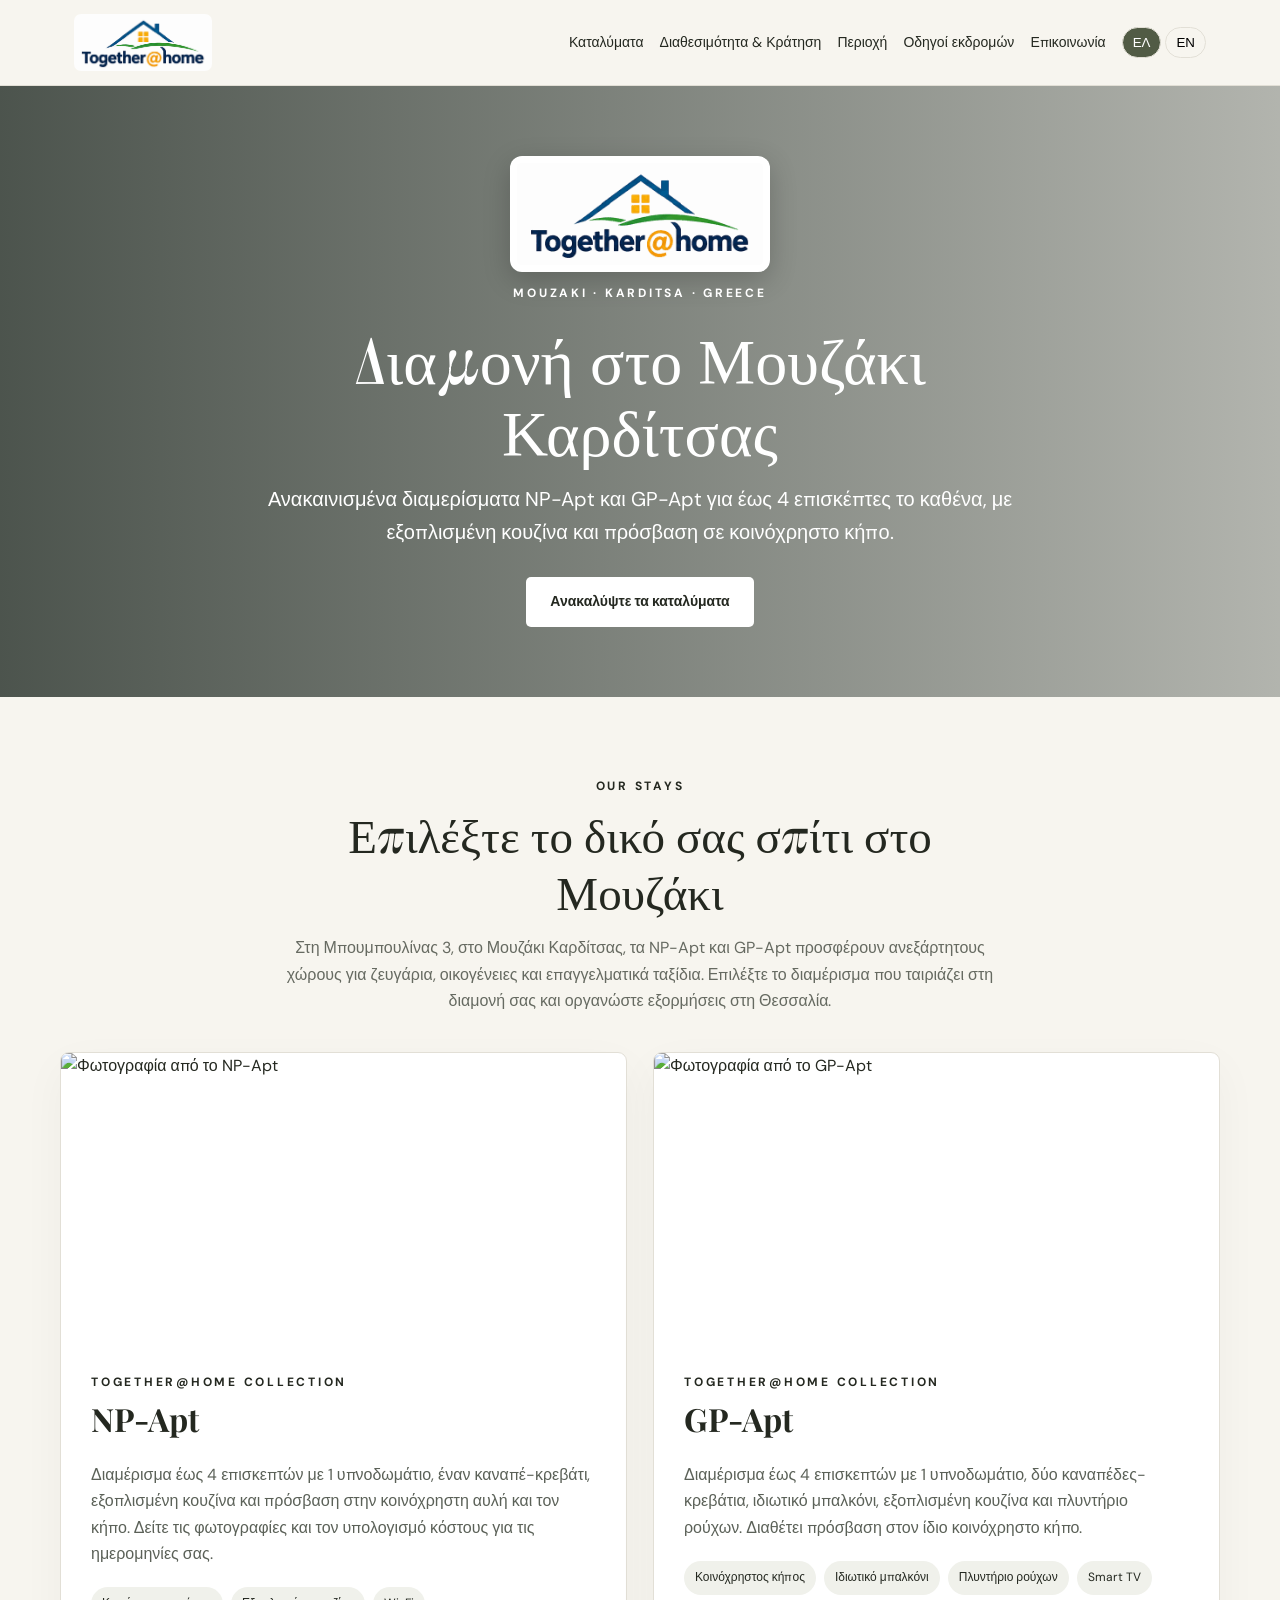
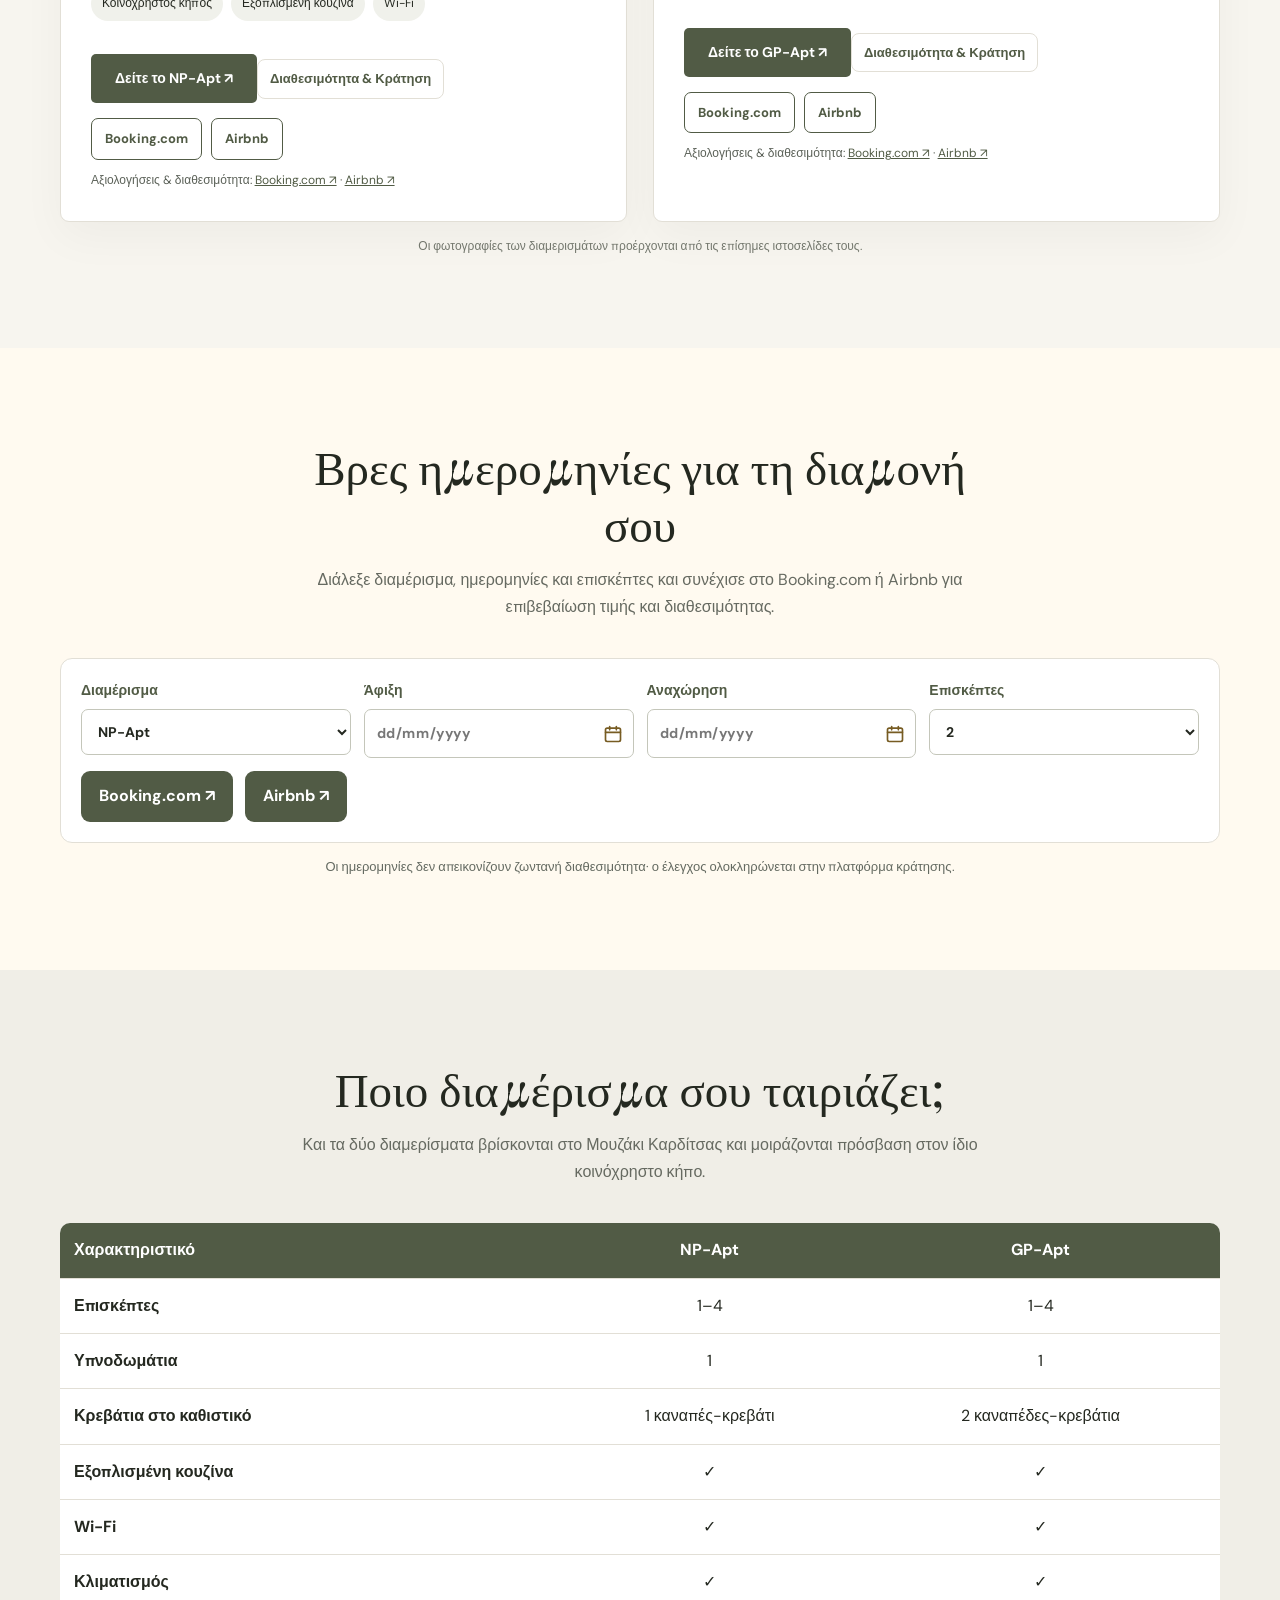
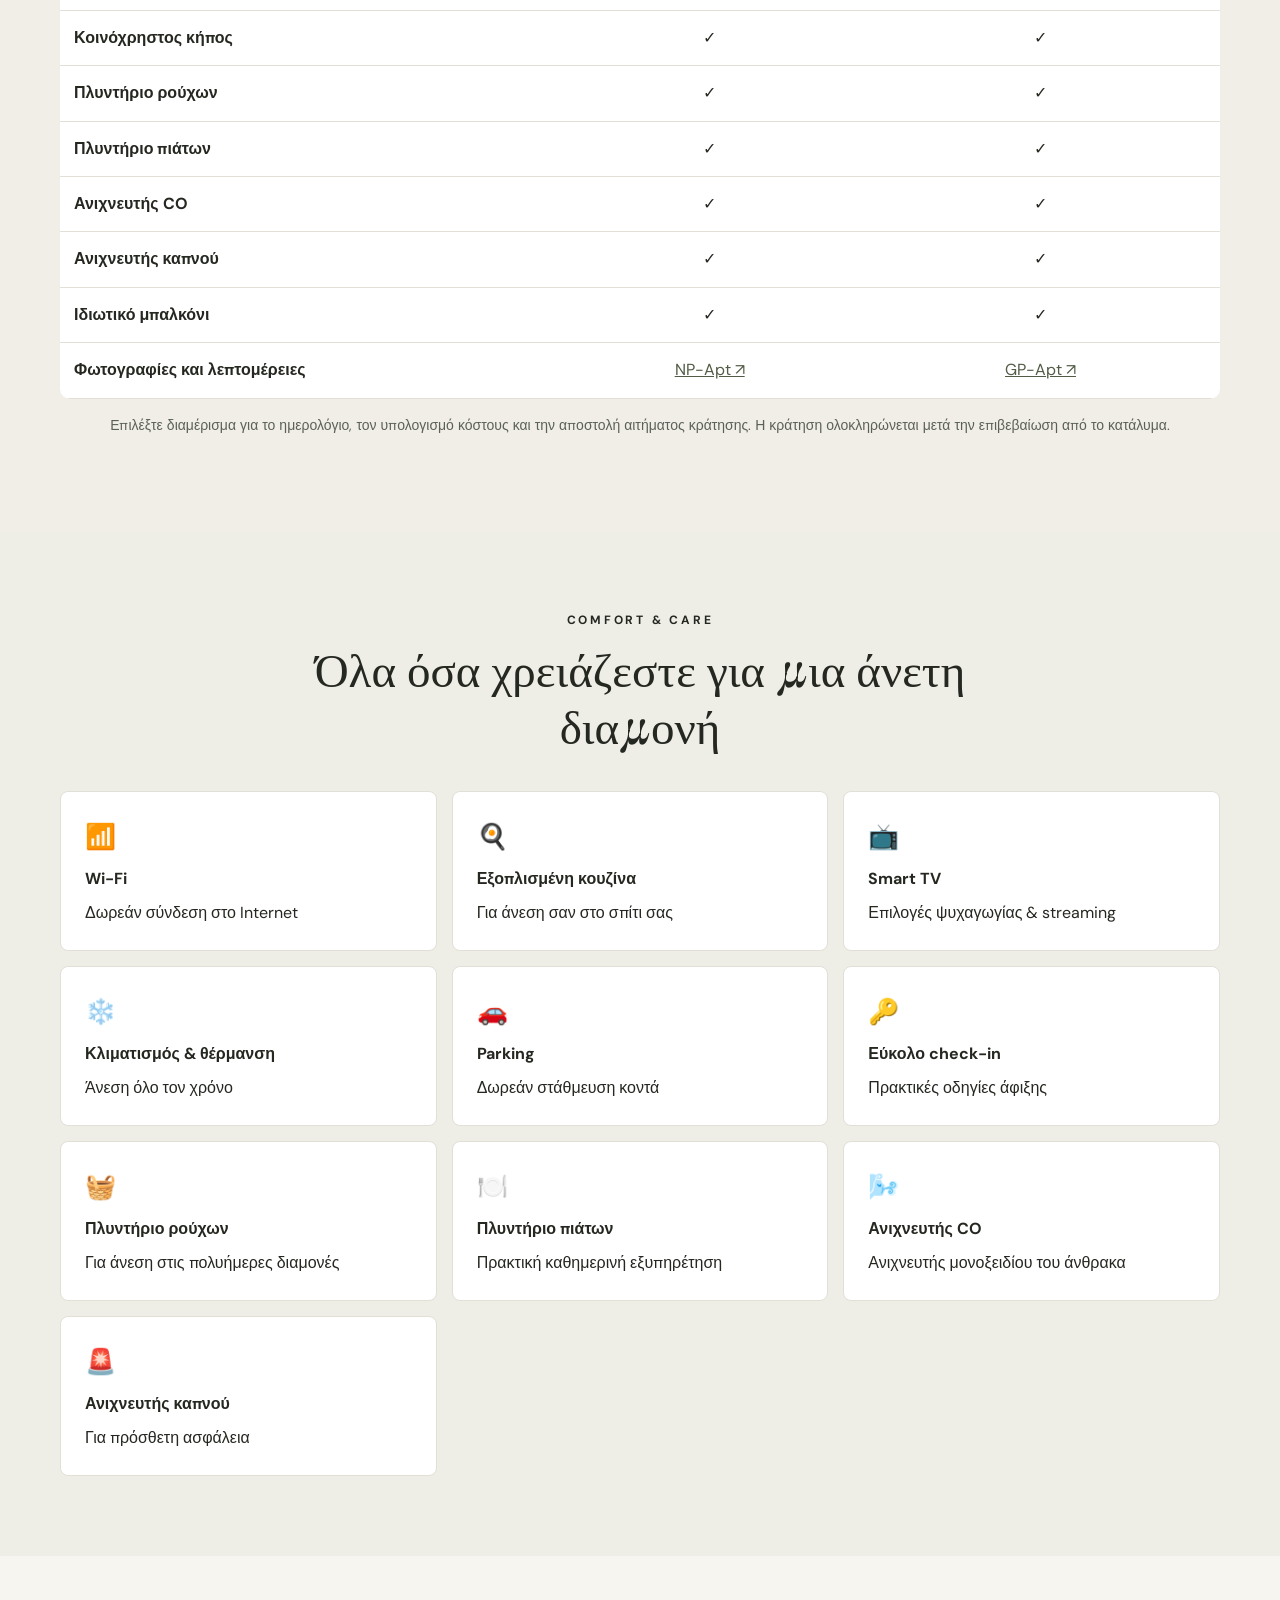
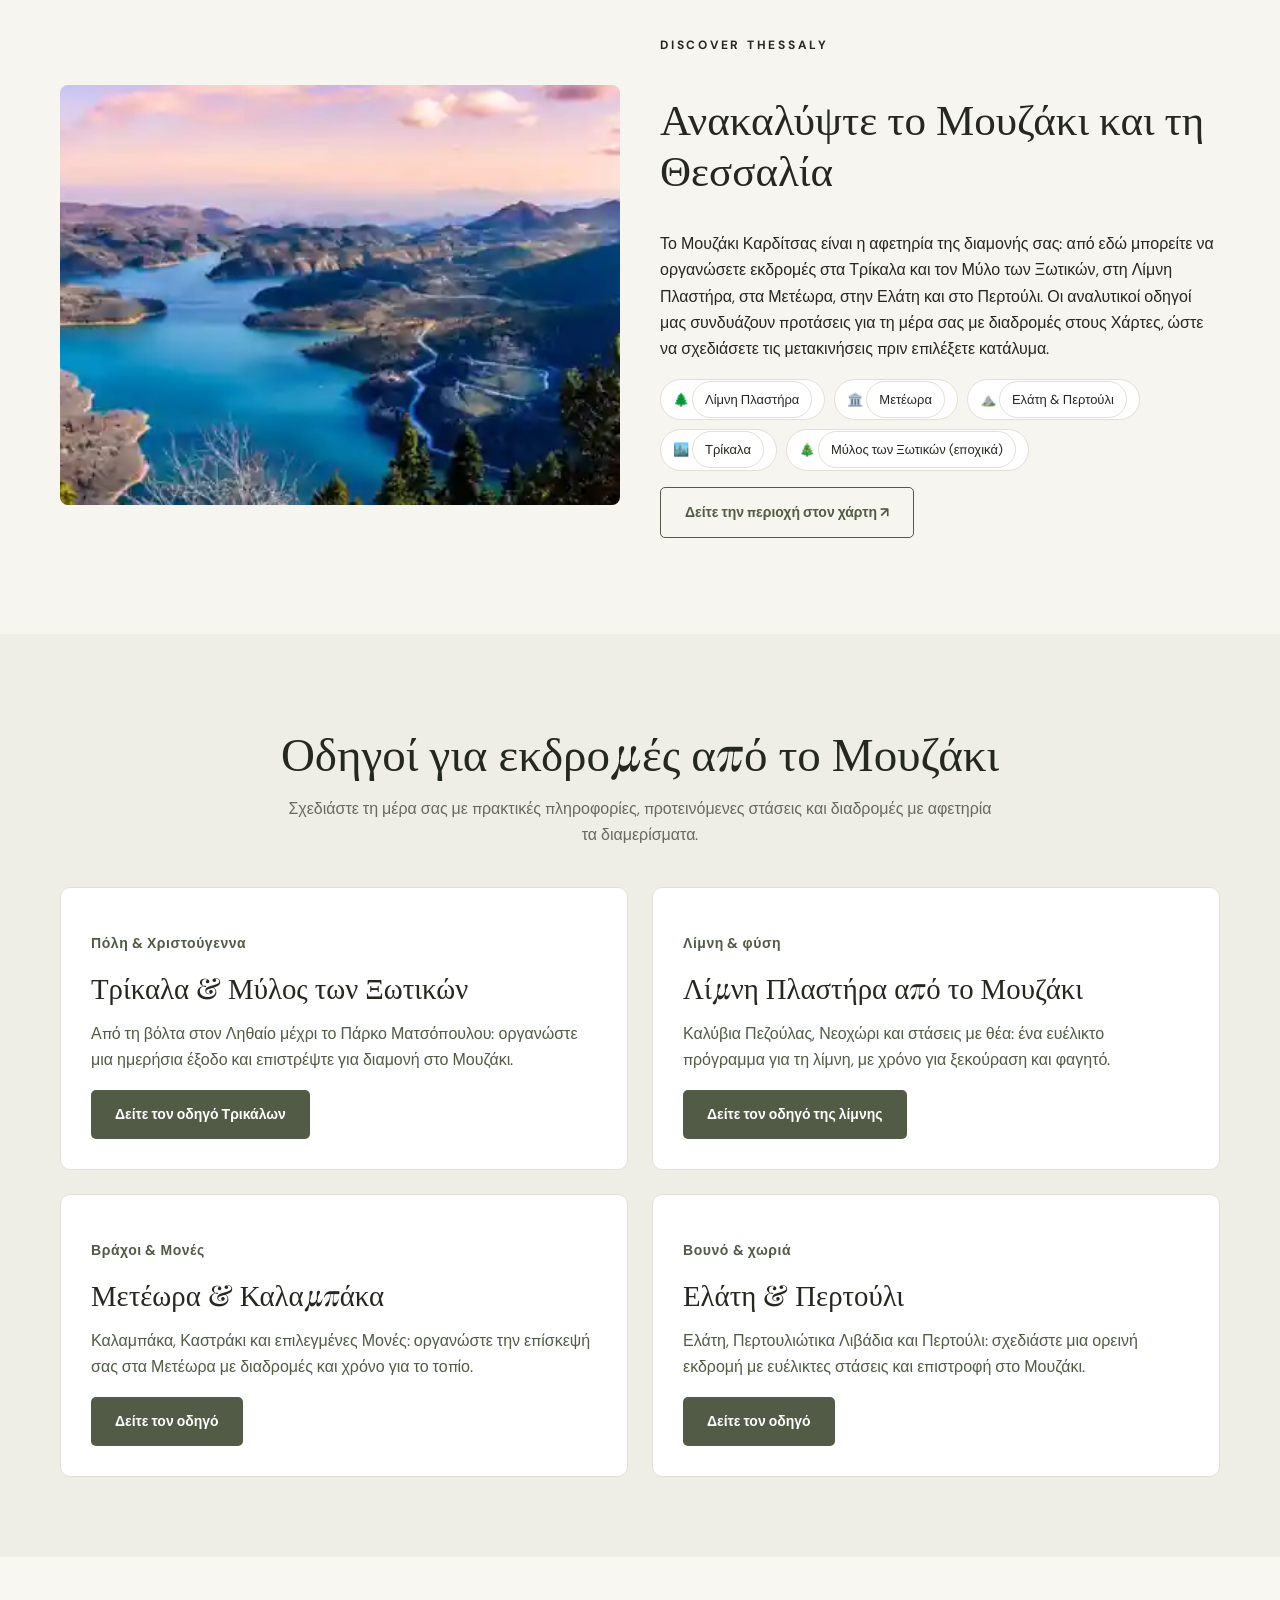
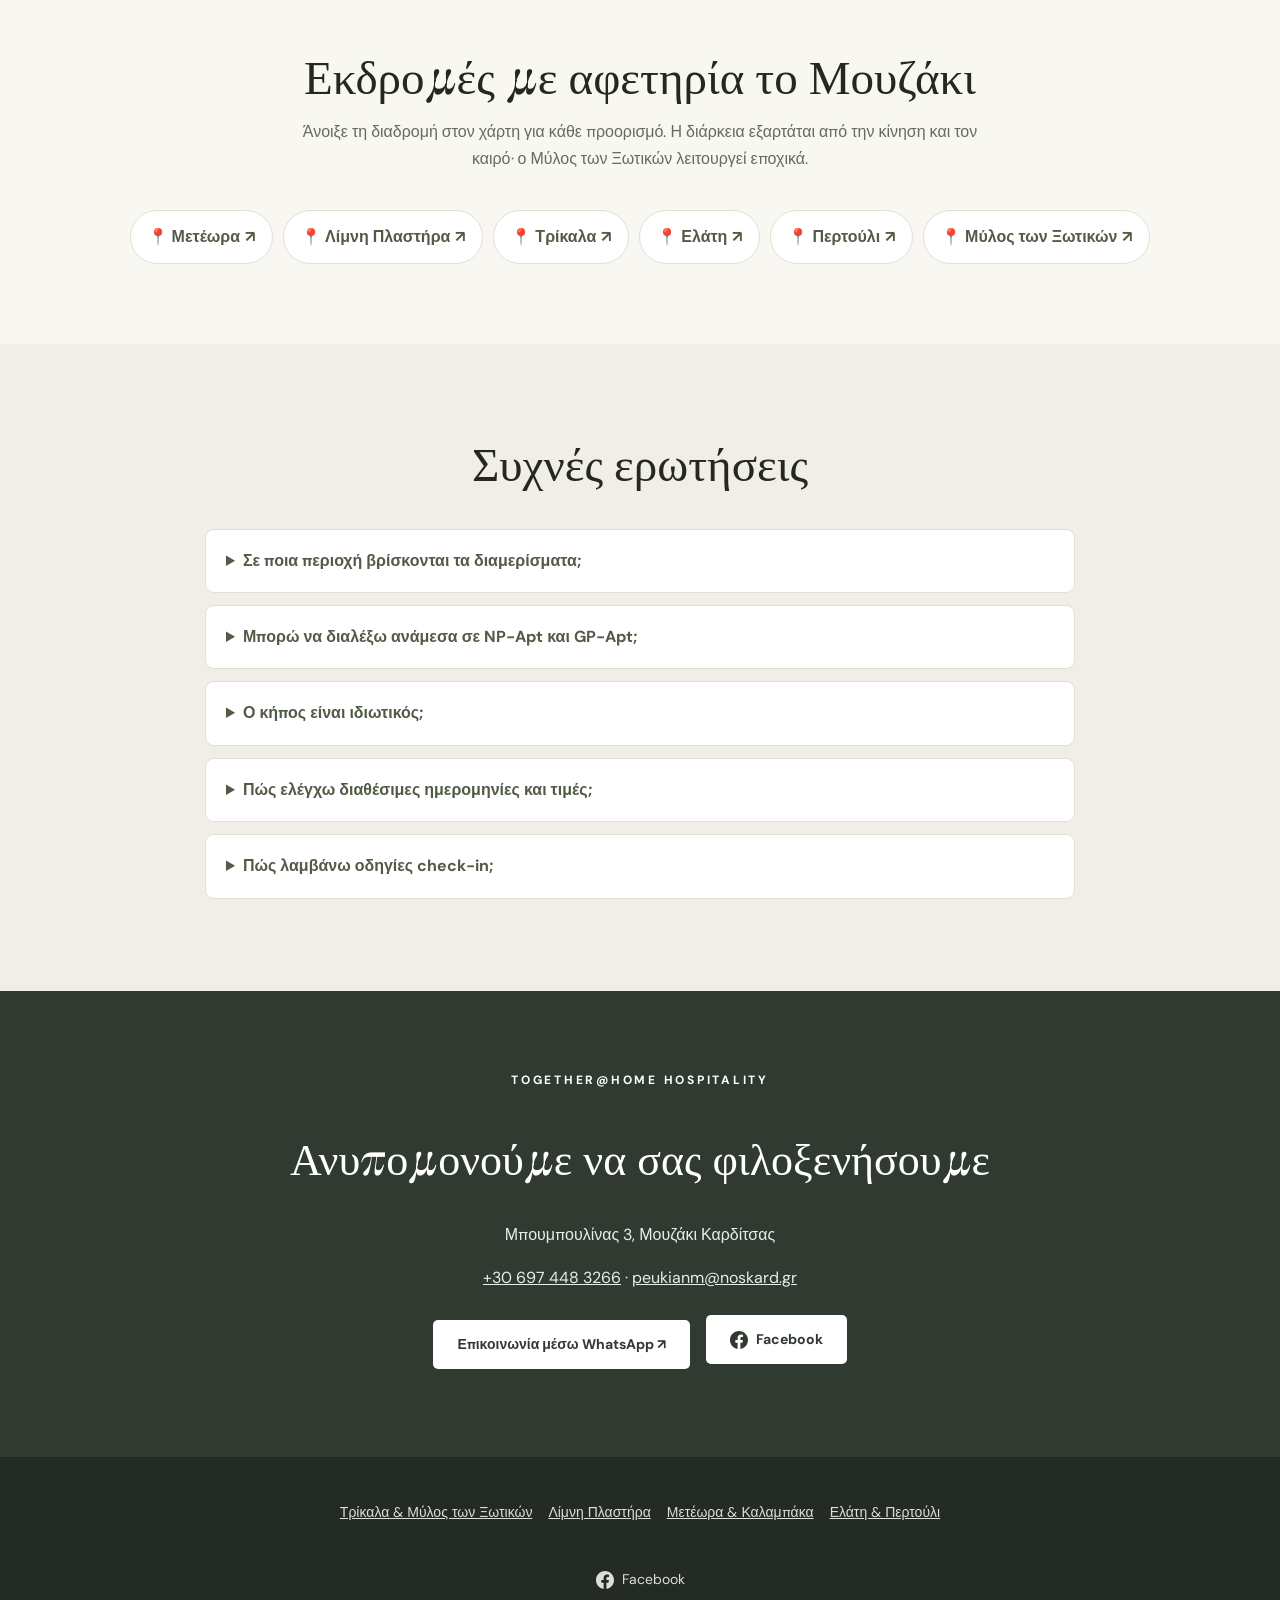
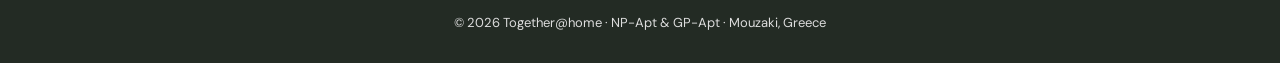
==== commit fec86afd: "Add bilingual Meteora and Elati-Pertouli travel guides" ====
--- a/index.html
+++ b/index.html
@@ -106,6 +106,30 @@
       "name": "Lake Plastiras from Mouzaki",
       "url": "https://together-home.gr/en/limni-plastira/",
       "inLanguage": "en"
+    },
+    {
+      "@type": "WebPage",
+      "name": "Μετέωρα και Καλαμπάκα: εκδρομή από το Μουζάκι",
+      "url": "https://together-home.gr/meteora-kalampaka/",
+      "inLanguage": "el"
+    },
+    {
+      "@type": "WebPage",
+      "name": "Meteora and Kalambaka: a day trip from Mouzaki",
+      "url": "https://together-home.gr/en/meteora-kalampaka/",
+      "inLanguage": "en"
+    },
+    {
+      "@type": "WebPage",
+      "name": "Ελάτη και Περτούλι: ορεινή εκδρομή από το Μουζάκι",
+      "url": "https://together-home.gr/elati-pertouli/",
+      "inLanguage": "el"
+    },
+    {
+      "@type": "WebPage",
+      "name": "Elati and Pertouli: a mountain day trip from Mouzaki",
+      "url": "https://together-home.gr/en/elati-pertouli/",
+      "inLanguage": "en"
     }
   ],
   "sameAs": [
@@ -121,10 +145,10 @@
 <section class="compare-section" id="compare"><div class="container"><div class="sectionhead"><h2 class="lang-el">Ποιο διαμέρισμα σου ταιριάζει;</h2><h2 class="lang-en hidden">Which apartment suits your trip?</h2><p class="lang-el">Και τα δύο διαμερίσματα βρίσκονται στο Μουζάκι Καρδίτσας και μοιράζονται πρόσβαση στον ίδιο κοινόχρηστο κήπο.</p><p class="lang-en hidden">Both apartments are in Mouzaki, Karditsa, and have access to the same shared garden.</p></div><div class="comparison-scroll"><table class="comparison-table"><thead><tr><th><span class="lang-el">Χαρακτηριστικό</span><span class="lang-en hidden">Feature</span></th><th>NP-Apt</th><th>GP-Apt</th></tr></thead><tbody><tr><th><span class="lang-el">Επισκέπτες</span><span class="lang-en hidden">Guests</span></th><td>1–4</td><td>1–4</td></tr><tr><th><span class="lang-el">Υπνοδωμάτια</span><span class="lang-en hidden">Bedrooms</span></th><td>1</td><td>1</td></tr><tr><th><span class="lang-el">Κρεβάτια στο καθιστικό</span><span class="lang-en hidden">Living-room sleeping options</span></th><td><span class="lang-el">1 καναπές-κρεβάτι</span><span class="lang-en hidden">1 sofa bed</span></td><td><span class="lang-el">2 καναπέδες-κρεβάτια</span><span class="lang-en hidden">2 sofa beds</span></td></tr><tr><th><span class="lang-el">Εξοπλισμένη κουζίνα</span><span class="lang-en hidden">Equipped kitchen</span></th><td>✓</td><td>✓</td></tr><tr><th>Wi-Fi</th><td>✓</td><td>✓</td></tr><tr><th><span class="lang-el">Κλιματισμός</span><span class="lang-en hidden">Air conditioning</span></th><td>✓</td><td>✓</td></tr><tr><th><span class="lang-el">Κοινόχρηστος κήπος</span><span class="lang-en hidden">Shared garden</span></th><td>✓</td><td>✓</td></tr><tr><th><span class="lang-el">Πλυντήριο ρούχων</span><span class="lang-en hidden">Washing machine</span></th><td>✓</td><td>✓</td></tr><tr><th><span class="lang-el">Πλυντήριο πιάτων</span><span class="lang-en hidden">Dishwasher</span></th><td>✓</td><td>✓</td></tr><tr><th><span class="lang-el">Ανιχνευτής CO</span><span class="lang-en hidden">Carbon monoxide (CO) detector</span></th><td>✓</td><td>✓</td></tr><tr><th><span class="lang-el">Ανιχνευτής καπνού</span><span class="lang-en hidden">Smoke detector</span></th><td>✓</td><td>✓</td></tr><tr><th><span class="lang-el">Ιδιωτικό μπαλκόνι</span><span class="lang-en hidden">Private balcony</span></th><td>✓</td><td>✓</td></tr><tr><th><span class="lang-el">Φωτογραφίες και λεπτομέρειες</span><span class="lang-en hidden">Photos and details</span></th><td><a href="https://np.together-home.gr/">NP-Apt ↗</a></td><td><a href="https://gp.together-home.gr/">GP-Apt ↗</a></td></tr></tbody></table></div><p class="comparison-hint lang-el">Επιλέξτε διαμέρισμα για το ημερολόγιο, τον υπολογισμό κόστους και την αποστολή αιτήματος κράτησης. Η κράτηση ολοκληρώνεται μετά την επιβεβαίωση από το κατάλυμα.</p><p class="comparison-hint lang-en hidden">Open an apartment for its calendar, cost calculator and booking request. Your reservation is finalized after confirmation by the host.</p></div></section>
 <section class="muted" id="services"><div class="container"><div class="sectionhead"><div class="eyebrow">Comfort & care</div><h2 data-i18n="serviceTitle">Όλα όσα χρειάζεστε για μια άνετη διαμονή</h2></div><div class="amenities"><div class="amenity"><span class="symbol">📶</span><strong>Wi-Fi</strong><span data-i18n="wifi">Δωρεάν σύνδεση στο Internet</span></div><div class="amenity"><span class="symbol">🍳</span><strong data-i18n="kitchen">Εξοπλισμένη κουζίνα</strong><span data-i18n="cook">Για άνεση σαν στο σπίτι σας</span></div><div class="amenity"><span class="symbol">📺</span><strong>Smart TV</strong><span data-i18n="stream">Επιλογές ψυχαγωγίας & streaming</span></div><div class="amenity"><span class="symbol">❄️</span><strong data-i18n="climate">Κλιματισμός & θέρμανση</strong><span data-i18n="year">Άνεση όλο τον χρόνο</span></div><div class="amenity"><span class="symbol">🚗</span><strong>Parking</strong><span data-i18n="park">Δωρεάν στάθμευση κοντά</span></div><div class="amenity"><span class="symbol">🔑</span><strong data-i18n="checkin">Εύκολο check-in</strong><span data-i18n="arrival">Πρακτικές οδηγίες άφιξης</span></div><div class="amenity"><span class="symbol">🧺</span><strong data-i18n="washingMachine">Πλυντήριο ρούχων</strong><span data-i18n="washConvenience">Για άνεση στις πολυήμερες διαμονές</span></div><div class="amenity"><span class="symbol">🍽️</span><strong data-i18n="dishwasher">Πλυντήριο πιάτων</strong><span data-i18n="dishConvenience">Πρακτική καθημερινή εξυπηρέτηση</span></div><div class="amenity"><span class="symbol">🌬️</span><strong data-i18n="coDetector">Ανιχνευτής CO</strong><span data-i18n="coDescription">Ανιχνευτής μονοξειδίου του άνθρακα</span></div><div class="amenity"><span class="symbol">🚨</span><strong data-i18n="smokeDetector">Ανιχνευτής καπνού</strong><span data-i18n="smokeDescription">Για πρόσθετη ασφάλεια</span></div></div></div></section>
 <section id="area"><div class="container region"><img src="/thessaly-lake-plastiras.svg" alt="Εικονογράφηση της Λίμνης Πλαστήρα στη Θεσσαλία" loading="lazy" width="650" height="458" decoding="async"><div><div class="eyebrow">Discover Thessaly</div><h2 data-i18n="areaTitle">Ανακαλύψτε το Μουζάκι και τη Θεσσαλία</h2><p data-i18n="areaDesc">Το Μουζάκι Καρδίτσας είναι η αφετηρία της διαμονής σας: από εδώ μπορείτε να οργανώσετε εκδρομές στα Τρίκαλα και τον Μύλο των Ξωτικών, στη Λίμνη Πλαστήρα, στα Μετέωρα, στην Ελάτη και στο Περτούλι. Οι αναλυτικοί οδηγοί μας συνδυάζουν προτάσεις για τη μέρα σας με διαδρομές στους Χάρτες, ώστε να σχεδιάσετε τις μετακινήσεις πριν επιλέξετε κατάλυμα.</p><div class="places"><span>🌲 <span data-i18n="lake">Λίμνη Πλαστήρα</span></span><span>🏛️ <span data-i18n="meteora">Μετέωρα</span></span><span>⛰️ <span data-i18n="elati">Ελάτη & Περτούλι</span></span><span>🏙️ <span data-i18n="trikala">Τρίκαλα</span></span><span>🎄 <span data-i18n="elves">Μύλος των Ξωτικών (εποχικά)</span></span></div><p><a class="btn outline" href="https://www.google.com/maps/dir/?api=1&destination=39.42636495088956%2C21.662824123584638" target="_blank" rel="noopener noreferrer" data-i18n="map">Δείτε την περιοχή στον χάρτη ↗</a></p></div></div></section>
-<section class="travel-guides-section" id="travel-guides"><div class="container"><div class="sectionhead"><h2><span class="lang-el">Οδηγοί για εκδρομές από το Μουζάκι</span><span class="lang-en hidden">Travel guides from Mouzaki</span></h2><p><span class="lang-el">Σχεδιάστε τη μέρα σας με πρακτικές πληροφορίες, προτεινόμενες στάσεις και διαδρομές με αφετηρία τα διαμερίσματα.</span><span class="lang-en hidden">Plan your day with practical information, suggested stops and directions starting from the apartments.</span></p></div><div class="travel-guide-grid"><article class="travel-guide-card"><p class="guide-kicker"><span class="lang-el">Πόλη &amp; Χριστούγεννα</span><span class="lang-en hidden">City &amp; Christmas</span></p><h3><span class="lang-el"><a href="/trikala-mylos-xotikon/">Τρίκαλα &amp; Μύλος των Ξωτικών</a></span><span class="lang-en hidden"><a href="/en/trikala-mylos-xotikon/">Trikala &amp; the Mill of Elves</a></span></h3><p><span class="lang-el">Από τη βόλτα στον Ληθαίο μέχρι το Πάρκο Ματσόπουλου: οργανώστε μια ημερήσια έξοδο και επιστρέψτε για διαμονή στο Μουζάκι.</span><span class="lang-en hidden">From a walk along the Lithaios River to Matsopoulos Park: plan a day out and return to your apartment in Mouzaki.</span></p><a class="btn lang-el" href="/trikala-mylos-xotikon/">Δείτε τον οδηγό Τρικάλων</a><a class="btn lang-en hidden" href="/en/trikala-mylos-xotikon/">Read the Trikala guide</a></article><article class="travel-guide-card"><p class="guide-kicker"><span class="lang-el">Λίμνη &amp; φύση</span><span class="lang-en hidden">Lake &amp; nature</span></p><h3><span class="lang-el"><a href="/limni-plastira/">Λίμνη Πλαστήρα από το Μουζάκι</a></span><span class="lang-en hidden"><a href="/en/limni-plastira/">Lake Plastiras from Mouzaki</a></span></h3><p><span class="lang-el">Καλύβια Πεζούλας, Νεοχώρι και στάσεις με θέα: ένα ευέλικτο πρόγραμμα για τη λίμνη, με χρόνο για ξεκούραση και φαγητό.</span><span class="lang-en hidden">Kalyvia Pezoulas, Neochori and scenic stops: a flexible lake itinerary with time to relax and enjoy a meal.</span></p><a class="btn lang-el" href="/limni-plastira/">Δείτε τον οδηγό της λίμνης</a><a class="btn lang-en hidden" href="/en/limni-plastira/">Read the lake guide</a></article></div></div></section>
+<section class="travel-guides-section" id="travel-guides"><div class="container"><div class="sectionhead"><h2><span class="lang-el">Οδηγοί για εκδρομές από το Μουζάκι</span><span class="lang-en hidden">Travel guides from Mouzaki</span></h2><p><span class="lang-el">Σχεδιάστε τη μέρα σας με πρακτικές πληροφορίες, προτεινόμενες στάσεις και διαδρομές με αφετηρία τα διαμερίσματα.</span><span class="lang-en hidden">Plan your day with practical information, suggested stops and directions starting from the apartments.</span></p></div><div class="travel-guide-grid"><article class="travel-guide-card"><p class="guide-kicker"><span class="lang-el">Πόλη &amp; Χριστούγεννα</span><span class="lang-en hidden">City &amp; Christmas</span></p><h3><span class="lang-el"><a href="/trikala-mylos-xotikon/">Τρίκαλα &amp; Μύλος των Ξωτικών</a></span><span class="lang-en hidden"><a href="/en/trikala-mylos-xotikon/">Trikala &amp; the Mill of Elves</a></span></h3><p><span class="lang-el">Από τη βόλτα στον Ληθαίο μέχρι το Πάρκο Ματσόπουλου: οργανώστε μια ημερήσια έξοδο και επιστρέψτε για διαμονή στο Μουζάκι.</span><span class="lang-en hidden">From a walk along the Lithaios River to Matsopoulos Park: plan a day out and return to your apartment in Mouzaki.</span></p><a class="btn lang-el" href="/trikala-mylos-xotikon/">Δείτε τον οδηγό Τρικάλων</a><a class="btn lang-en hidden" href="/en/trikala-mylos-xotikon/">Read the Trikala guide</a></article><article class="travel-guide-card"><p class="guide-kicker"><span class="lang-el">Λίμνη &amp; φύση</span><span class="lang-en hidden">Lake &amp; nature</span></p><h3><span class="lang-el"><a href="/limni-plastira/">Λίμνη Πλαστήρα από το Μουζάκι</a></span><span class="lang-en hidden"><a href="/en/limni-plastira/">Lake Plastiras from Mouzaki</a></span></h3><p><span class="lang-el">Καλύβια Πεζούλας, Νεοχώρι και στάσεις με θέα: ένα ευέλικτο πρόγραμμα για τη λίμνη, με χρόνο για ξεκούραση και φαγητό.</span><span class="lang-en hidden">Kalyvia Pezoulas, Neochori and scenic stops: a flexible lake itinerary with time to relax and enjoy a meal.</span></p><a class="btn lang-el" href="/limni-plastira/">Δείτε τον οδηγό της λίμνης</a><a class="btn lang-en hidden" href="/en/limni-plastira/">Read the lake guide</a></article><article class="travel-guide-card"><p class="guide-kicker"><span class="lang-el">Βράχοι &amp; Μονές</span><span class="lang-en hidden">Rocks &amp; monasteries</span></p><h3><span class="lang-el"><a href="/meteora-kalampaka/">Μετέωρα &amp; Καλαμπάκα</a></span><span class="lang-en hidden"><a href="/en/meteora-kalampaka/">Meteora &amp; Kalambaka</a></span></h3><p><span class="lang-el">Καλαμπάκα, Καστράκι και επιλεγμένες Μονές: οργανώστε την επίσκεψή σας στα Μετέωρα με διαδρομές και χρόνο για το τοπίο.</span><span class="lang-en hidden">Kalambaka, Kastraki and selected monasteries: plan Meteora with driving directions and time to enjoy the landscape.</span></p><a href="/meteora-kalampaka/" class="btn lang-el">Δείτε τον οδηγό</a><a href="/en/meteora-kalampaka/" class="btn lang-en hidden">Read the guide</a></article><article class="travel-guide-card"><p class="guide-kicker"><span class="lang-el">Βουνό &amp; χωριά</span><span class="lang-en hidden">Mountains &amp; villages</span></p><h3><span class="lang-el"><a href="/elati-pertouli/">Ελάτη &amp; Περτούλι</a></span><span class="lang-en hidden"><a href="/en/elati-pertouli/">Elati &amp; Pertouli</a></span></h3><p><span class="lang-el">Ελάτη, Περτουλιώτικα Λιβάδια και Περτούλι: σχεδιάστε μια ορεινή εκδρομή με ευέλικτες στάσεις και επιστροφή στο Μουζάκι.</span><span class="lang-en hidden">Elati, the Pertouli meadows and Pertouli village: plan a mountain outing with flexible stops and a return to Mouzaki.</span></p><a href="/elati-pertouli/" class="btn lang-el">Δείτε τον οδηγό</a><a href="/en/elati-pertouli/" class="btn lang-en hidden">Read the guide</a></article></div></div></section>
 <section class="trip-section" id="trips"><div class="container"><div class="sectionhead"><h2 class="lang-el">Εκδρομές με αφετηρία το Μουζάκι</h2><h2 class="lang-en hidden">Day trips from Mouzaki</h2><p class="lang-el">Άνοιξε τη διαδρομή στον χάρτη για κάθε προορισμό. Η διάρκεια εξαρτάται από την κίνηση και τον καιρό· ο Μύλος των Ξωτικών λειτουργεί εποχικά.</p><p class="lang-en hidden">Open directions to each destination. Travel time varies with traffic and weather; the Mill of Elves opens seasonally.</p></div><div class="route-chips"><a class="route-chip" href="https://www.google.com/maps/dir/?api=1&origin=%CE%9C%CF%80%CE%BF%CF%85%CE%BC%CF%80%CE%BF%CF%85%CE%BB%CE%AF%CE%BD%CE%B1%CF%82%203%2C%20%CE%9C%CE%BF%CF%85%CE%B6%CE%AC%CE%BA%CE%B9%20%CE%9A%CE%B1%CF%81%CE%B4%CE%AF%CF%84%CF%83%CE%B1%CF%82&destination=Meteora%20Greece" rel="noopener noreferrer" target="_blank"><span class="lang-el">📍 Μετέωρα</span><span class="lang-en hidden">📍 Meteora</span> ↗</a><a class="route-chip" href="https://www.google.com/maps/dir/?api=1&origin=%CE%9C%CF%80%CE%BF%CF%85%CE%BC%CF%80%CE%BF%CF%85%CE%BB%CE%AF%CE%BD%CE%B1%CF%82%203%2C%20%CE%9C%CE%BF%CF%85%CE%B6%CE%AC%CE%BA%CE%B9%20%CE%9A%CE%B1%CF%81%CE%B4%CE%AF%CF%84%CF%83%CE%B1%CF%82&destination=Lake%20Plastiras%20Greece" rel="noopener noreferrer" target="_blank"><span class="lang-el">📍 Λίμνη Πλαστήρα</span><span class="lang-en hidden">📍 Lake Plastiras</span> ↗</a><a class="route-chip" href="https://www.google.com/maps/dir/?api=1&origin=%CE%9C%CF%80%CE%BF%CF%85%CE%BC%CF%80%CE%BF%CF%85%CE%BB%CE%AF%CE%BD%CE%B1%CF%82%203%2C%20%CE%9C%CE%BF%CF%85%CE%B6%CE%AC%CE%BA%CE%B9%20%CE%9A%CE%B1%CF%81%CE%B4%CE%AF%CF%84%CF%83%CE%B1%CF%82&destination=Trikala%20Greece" rel="noopener noreferrer" target="_blank"><span class="lang-el">📍 Τρίκαλα</span><span class="lang-en hidden">📍 Trikala</span> ↗</a><a class="route-chip" href="https://www.google.com/maps/dir/?api=1&origin=%CE%9C%CF%80%CE%BF%CF%85%CE%BC%CF%80%CE%BF%CF%85%CE%BB%CE%AF%CE%BD%CE%B1%CF%82%203%2C%20%CE%9C%CE%BF%CF%85%CE%B6%CE%AC%CE%BA%CE%B9%20%CE%9A%CE%B1%CF%81%CE%B4%CE%AF%CF%84%CF%83%CE%B1%CF%82&destination=Elati%20Trikala%20Greece" rel="noopener noreferrer" target="_blank"><span class="lang-el">📍 Ελάτη</span><span class="lang-en hidden">📍 Elati</span> ↗</a><a class="route-chip" href="https://www.google.com/maps/dir/?api=1&origin=%CE%9C%CF%80%CE%BF%CF%85%CE%BC%CF%80%CE%BF%CF%85%CE%BB%CE%AF%CE%BD%CE%B1%CF%82%203%2C%20%CE%9C%CE%BF%CF%85%CE%B6%CE%AC%CE%BA%CE%B9%20%CE%9A%CE%B1%CF%81%CE%B4%CE%AF%CF%84%CF%83%CE%B1%CF%82&destination=Pertouli%20Greece" rel="noopener noreferrer" target="_blank"><span class="lang-el">📍 Περτούλι</span><span class="lang-en hidden">📍 Pertouli</span> ↗</a><a class="route-chip" href="https://www.google.com/maps/dir/?api=1&origin=%CE%9C%CF%80%CE%BF%CF%85%CE%BC%CF%80%CE%BF%CF%85%CE%BB%CE%AF%CE%BD%CE%B1%CF%82%203%2C%20%CE%9C%CE%BF%CF%85%CE%B6%CE%AC%CE%BA%CE%B9%20%CE%9A%CE%B1%CF%81%CE%B4%CE%AF%CF%84%CF%83%CE%B1%CF%82&destination=%CE%9C%CF%8D%CE%BB%CE%BF%CF%82%20%CF%84%CF%89%CE%BD%20%CE%9E%CF%89%CF%84%CE%B9%CE%BA%CF%8E%CE%BD%20%CE%A4%CF%81%CE%AF%CE%BA%CE%B1%CE%BB%CE%B1" rel="noopener noreferrer" target="_blank"><span class="lang-el">📍 Μύλος των Ξωτικών</span><span class="lang-en hidden">📍 Mill of Elves</span> ↗</a></div></div></section>
 <section class="faq-section" id="faq"><div class="container"><div class="sectionhead"><h2 class="lang-el">Συχνές ερωτήσεις</h2><h2 class="lang-en hidden">Frequently asked questions</h2></div><div class="faq-wrap"><div class="lang-el"><details><summary>Σε ποια περιοχή βρίσκονται τα διαμερίσματα;</summary><p>Και τα δύο βρίσκονται στη Μπουμπουλίνας 3, στο Μουζάκι Καρδίτσας — όχι μέσα στα Τρίκαλα ή τα Μετέωρα.</p></details><details><summary>Μπορώ να διαλέξω ανάμεσα σε NP-Apt και GP-Apt;</summary><p>Ναι. Δείτε τις φωτογραφίες και τη σύγκριση παροχών, και επιλέξτε την καταχώριση του καταλύματος που σας ταιριάζει.</p></details><details><summary>Ο κήπος είναι ιδιωτικός;</summary><p>Όχι. Ο κήπος είναι κοινόχρηστος μεταξύ των δύο καταλυμάτων.</p></details><details><summary>Πώς ελέγχω διαθέσιμες ημερομηνίες και τιμές;</summary><p>Στη σελίδα του NP-Apt ή του GP-Apt, ανοίξτε «Διαθεσιμότητα &amp; Κράτηση» για το ημερολόγιο, τον υπολογισμό ενδεικτικού κόστους και την αποστολή αιτήματος. Μπορείτε επίσης να επιλέξετε Booking.com ή Airbnb. Το αίτημα οριστικοποιείται μετά την επικοινωνία και επιβεβαίωση από το κατάλυμα.</p></details><details><summary>Πώς λαμβάνω οδηγίες check-in;</summary><p>Οι λεπτομερείς οδηγίες πρόσβασης αποστέλλονται ιδιωτικά στους επιβεβαιωμένους επισκέπτες πριν την άφιξη.</p></details></div><div class="lang-en hidden"><details><summary>Where are the apartments located?</summary><p>Both are at 3 Bouboulinas Street, Mouzaki, Karditsa — not in Trikala or Meteora itself.</p></details><details><summary>Can I choose between NP-Apt and GP-Apt?</summary><p>Yes. Compare amenities, explore the photos and select your preferred apartment listing.</p></details><details><summary>Is the garden private?</summary><p>No. The garden is shared between the two apartments.</p></details><details><summary>How can I check current rates and dates?</summary><p>Open Availability &amp; Booking on the NP-Apt or GP-Apt page for the calendar, indicative cost calculator and booking request. You can also use Booking.com or Airbnb. The host will contact you to confirm and finalize your request.</p></details><details><summary>How do I receive check-in instructions?</summary><p>Detailed access instructions are shared privately with confirmed guests before arrival.</p></details></div></div></div></section>
-<section class="contact" id="contact"><div class="container"><div class="eyebrow">Together@home hospitality</div><h2 data-i18n="contactTitle">Ανυπομονούμε να σας φιλοξενήσουμε</h2><p data-i18n="contactDesc">Μπουμπουλίνας 3, Μουζάκι Καρδίτσας</p><p><a href="tel:+306974483266">+30 697 448 3266</a> · <a href="mailto:peukianm@noskard.gr">peukianm@noskard.gr</a></p><a class="btn" href="https://wa.me/306974483266" target="_blank" rel="noopener noreferrer" data-i18n="whatsapp">Επικοινωνία μέσω WhatsApp ↗</a><a class="btn facebook-link" href="https://www.facebook.com/profile.php?id=61596487987417" target="_blank" rel="noopener noreferrer"><svg viewBox="0 0 16 16" aria-hidden="true" focusable="false"><path d="M16 8.049C16 3.603 12.418 0 8 0S0 3.603 0 8.049C0 12.067 2.926 15.397 6.75 16v-5.624H4.719V8.049H6.75V6.276c0-2.017 1.194-3.131 3.022-3.131.876 0 1.791.157 1.791.157v1.98h-1.009c-.994 0-1.304.621-1.304 1.258v1.509h2.219l-.355 2.327H9.25V16C13.074 15.397 16 12.067 16 8.049"/></svg><span>Facebook</span></a></div></section></main><footer><nav class="footer-guides" aria-label="Travel guides"><a class="lang-el" href="https://together-home.gr/trikala-mylos-xotikon/">Τρίκαλα &amp; Μύλος των Ξωτικών</a><a class="lang-en hidden" href="https://together-home.gr/en/trikala-mylos-xotikon/">Trikala &amp; the Mill of Elves</a><a class="lang-el" href="https://together-home.gr/limni-plastira/">Λίμνη Πλαστήρα</a><a class="lang-en hidden" href="https://together-home.gr/en/limni-plastira/">Lake Plastiras</a></nav><div class="footer-social"><a class="facebook-link" href="https://www.facebook.com/profile.php?id=61596487987417" target="_blank" rel="noopener noreferrer"><svg viewBox="0 0 16 16" aria-hidden="true" focusable="false"><path d="M16 8.049C16 3.603 12.418 0 8 0S0 3.603 0 8.049C0 12.067 2.926 15.397 6.75 16v-5.624H4.719V8.049H6.75V6.276c0-2.017 1.194-3.131 3.022-3.131.876 0 1.791.157 1.791.157v1.98h-1.009c-.994 0-1.304.621-1.304 1.258v1.509h2.219l-.355 2.327H9.25V16C13.074 15.397 16 12.067 16 8.049"/></svg><span>Facebook</span></a></div>© <span id="year"></span> Together@home · NP-Apt & GP-Apt · Mouzaki, Greece</footer>
+<section class="contact" id="contact"><div class="container"><div class="eyebrow">Together@home hospitality</div><h2 data-i18n="contactTitle">Ανυπομονούμε να σας φιλοξενήσουμε</h2><p data-i18n="contactDesc">Μπουμπουλίνας 3, Μουζάκι Καρδίτσας</p><p><a href="tel:+306974483266">+30 697 448 3266</a> · <a href="mailto:peukianm@noskard.gr">peukianm@noskard.gr</a></p><a class="btn" href="https://wa.me/306974483266" target="_blank" rel="noopener noreferrer" data-i18n="whatsapp">Επικοινωνία μέσω WhatsApp ↗</a><a class="btn facebook-link" href="https://www.facebook.com/profile.php?id=61596487987417" target="_blank" rel="noopener noreferrer"><svg viewBox="0 0 16 16" aria-hidden="true" focusable="false"><path d="M16 8.049C16 3.603 12.418 0 8 0S0 3.603 0 8.049C0 12.067 2.926 15.397 6.75 16v-5.624H4.719V8.049H6.75V6.276c0-2.017 1.194-3.131 3.022-3.131.876 0 1.791.157 1.791.157v1.98h-1.009c-.994 0-1.304.621-1.304 1.258v1.509h2.219l-.355 2.327H9.25V16C13.074 15.397 16 12.067 16 8.049"/></svg><span>Facebook</span></a></div></section></main><footer><nav class="footer-guides" aria-label="Travel guides"><a class="lang-el" href="https://together-home.gr/trikala-mylos-xotikon/">Τρίκαλα &amp; Μύλος των Ξωτικών</a><a class="lang-en hidden" href="https://together-home.gr/en/trikala-mylos-xotikon/">Trikala &amp; the Mill of Elves</a><a class="lang-el" href="https://together-home.gr/limni-plastira/">Λίμνη Πλαστήρα</a><a class="lang-en hidden" href="https://together-home.gr/en/limni-plastira/">Lake Plastiras</a><a class="lang-el" href="https://together-home.gr/meteora-kalampaka/">Μετέωρα &amp; Καλαμπάκα</a><a class="lang-en hidden" href="https://together-home.gr/en/meteora-kalampaka/">Meteora &amp; Kalambaka</a><a class="lang-el" href="https://together-home.gr/elati-pertouli/">Ελάτη &amp; Περτούλι</a><a class="lang-en hidden" href="https://together-home.gr/en/elati-pertouli/">Elati &amp; Pertouli</a></nav><div class="footer-social"><a class="facebook-link" href="https://www.facebook.com/profile.php?id=61596487987417" target="_blank" rel="noopener noreferrer"><svg viewBox="0 0 16 16" aria-hidden="true" focusable="false"><path d="M16 8.049C16 3.603 12.418 0 8 0S0 3.603 0 8.049C0 12.067 2.926 15.397 6.75 16v-5.624H4.719V8.049H6.75V6.276c0-2.017 1.194-3.131 3.022-3.131.876 0 1.791.157 1.791.157v1.98h-1.009c-.994 0-1.304.621-1.304 1.258v1.509h2.219l-.355 2.327H9.25V16C13.074 15.397 16 12.067 16 8.049"/></svg><span>Facebook</span></a></div>© <span id="year"></span> Together@home · NP-Apt & GP-Apt · Mouzaki, Greece</footer>
 <script>
 const translations={"el":{"mobileMenu":"Μενού","navStays":"Καταλύματα","navArea":"Περιοχή","navContact":"Επικοινωνία","hero":"Ανακαινισμένα διαμερίσματα NP-Apt και GP-Apt για έως 4 επισκέπτες το καθένα, με εξοπλισμένη κουζίνα και πρόσβαση σε κοινόχρηστο κήπο.","explore":"Ανακαλύψτε τα καταλύματα","stayTitle":"Επιλέξτε το δικό σας σπίτι στο Μουζάκι","stayIntro":"Στη Μπουμπουλίνας 3, στο Μουζάκι Καρδίτσας, τα NP-Apt και GP-Apt προσφέρουν ανεξάρτητους χώρους για ζευγάρια, οικογένειες και επαγγελματικά ταξίδια. Επιλέξτε το διαμέρισμα που ταιριάζει στη διαμονή σας και οργανώστε εξορμήσεις στη Θεσσαλία.","npDesc":"Διαμέρισμα έως 4 επισκεπτών με 1 υπνοδωμάτιο, έναν καναπέ-κρεβάτι, εξοπλισμένη κουζίνα και πρόσβαση στην κοινόχρηστη αυλή και τον κήπο. Δείτε τις φωτογραφίες και τον υπολογισμό κόστους για τις ημερομηνίες σας.","gpDesc":"Διαμέρισμα έως 4 επισκεπτών με 1 υπνοδωμάτιο, δύο καναπέδες-κρεβάτια, ιδιωτικό μπαλκόνι, εξοπλισμένη κουζίνα και πλυντήριο ρούχων. Διαθέτει πρόσβαση στον ίδιο κοινόχρηστο κήπο.","garden":"Κοινόχρηστος κήπος","kitchen":"Εξοπλισμένη κουζίνα","balcony":"Ιδιωτικό μπαλκόνι","washing":"Πλυντήριο ρούχων","viewNp":"Δείτε το NP-Apt ↗","viewGp":"Δείτε το GP-Apt ↗","photoNote":"Οι φωτογραφίες των διαμερισμάτων προέρχονται από τις επίσημες ιστοσελίδες τους.","serviceTitle":"Όλα όσα χρειάζεστε για μια άνετη διαμονή","washingMachine":"Πλυντήριο ρούχων","washConvenience":"Για άνεση στις πολυήμερες διαμονές","dishwasher":"Πλυντήριο πιάτων","dishConvenience":"Πρακτική καθημερινή εξυπηρέτηση","coDetector":"Ανιχνευτής CO","coDescription":"Ανιχνευτής μονοξειδίου του άνθρακα","smokeDetector":"Ανιχνευτής καπνού","smokeDescription":"Για πρόσθετη ασφάλεια","wifi":"Δωρεάν σύνδεση στο Internet","cook":"Για άνεση σαν στο σπίτι σας","stream":"Επιλογές ψυχαγωγίας & streaming","climate":"Κλιματισμός & θέρμανση","year":"Άνεση όλο τον χρόνο","park":"Δωρεάν στάθμευση κοντά","checkin":"Εύκολο check-in","arrival":"Πρακτικές οδηγίες άφιξης","areaTitle":"Ανακαλύψτε το Μουζάκι και τη Θεσσαλία","areaDesc":"Το Μουζάκι Καρδίτσας είναι η αφετηρία της διαμονής σας: από εδώ μπορείτε να οργανώσετε εκδρομές στα Τρίκαλα και τον Μύλο των Ξωτικών, στη Λίμνη Πλαστήρα, στα Μετέωρα, στην Ελάτη και στο Περτούλι. Οι αναλυτικοί οδηγοί μας συνδυάζουν προτάσεις για τη μέρα σας με διαδρομές στους Χάρτες, ώστε να σχεδιάσετε τις μετακινήσεις πριν επιλέξετε κατάλυμα.","lake":"Λίμνη Πλαστήρα","meteora":"Μετέωρα","elati":"Ελάτη & Περτούλι","trikala":"Τρίκαλα","elves":"Μύλος των Ξωτικών (εποχικά)","map":"Δείτε την περιοχή στον χάρτη ↗","contactTitle":"Ανυπομονούμε να σας φιλοξενήσουμε","contactDesc":"Μπουμπουλίνας 3, Μουζάκι Καρδίτσας","whatsapp":"Επικοινωνία μέσω WhatsApp ↗","heroTitle":"Διαμονή στο Μουζάκι Καρδίτσας","navBooking":"Διαθεσιμότητα & Κράτηση","navGuides":"Οδηγοί εκδρομών"},"en":{"mobileMenu":"Menu","navStays":"Apartments","navArea":"Explore","navContact":"Contact","hero":"Renovated NP-Apt and GP-Apt apartments, each welcoming up to 4 guests, with a fitted kitchen and access to a shared garden.","explore":"Discover our apartments","stayTitle":"Find your home away from home in Mouzaki","stayIntro":"At 3 Bouboulinas Street in Mouzaki, Karditsa, NP-Apt and GP-Apt offer separate apartments for couples, families and business trips. Choose the space that suits your stay and plan your day trips around Thessaly.","npDesc":"An apartment for up to 4 guests with one bedroom, one sofa bed, a fitted kitchen and access to the shared courtyard and garden. Explore the photos and calculate an indicative cost for your dates.","gpDesc":"An apartment for up to 4 guests with one bedroom, two sofa beds, a private balcony, a fitted kitchen and a washing machine. It has access to the same shared garden.","garden":"Shared garden","kitchen":"Equipped kitchen","balcony":"Private balcony","washing":"Washing machine","viewNp":"Explore NP-Apt ↗","viewGp":"Explore GP-Apt ↗","photoNote":"Apartment photos are sourced from their official websites.","serviceTitle":"Everything you need for a comfortable stay","washingMachine":"Washing machine","washConvenience":"Convenient for longer stays","dishwasher":"Dishwasher","dishConvenience":"Everyday convenience","coDetector":"Carbon monoxide (CO) detector","coDescription":"Carbon monoxide detector","smokeDetector":"Smoke detector","smokeDescription":"For added safety","wifi":"Complimentary internet access","cook":"The comforts of home","stream":"Entertainment & streaming options","climate":"Air conditioning & heating","year":"Year-round comfort","park":"Free parking nearby","checkin":"Easy check-in","arrival":"Clear arrival instructions","areaTitle":"Discover Mouzaki and Thessaly","areaDesc":"Mouzaki, Karditsa is your starting point for day trips to Trikala and the Mill of Elves, Lake Plastiras, Meteora, Elati and Pertouli. Our detailed guides combine suggested itineraries with map directions, helping you plan your travel before choosing where to stay.","lake":"Lake Plastira","meteora":"Meteora","elati":"Elati & Pertouli","trikala":"Trikala","elves":"Mill of Elves (seasonal)","map":"Explore the area on the map ↗","contactTitle":"We look forward to welcoming you","contactDesc":"3 Bouboulinas Street, Mouzaki, Karditsa","whatsapp":"Contact us on WhatsApp ↗","heroTitle":"Apartments in Mouzaki, Karditsa","navBooking":"Availability & Booking","navGuides":"Travel guides"}};
 function setLang(lang){if(!translations[lang])lang='en';document.documentElement.lang=lang;document.querySelectorAll('[data-i18n]').forEach(el=>{const v=translations[lang][el.dataset.i18n];if(v)el.textContent=v});for(const code of ['el','en'])document.getElementById(code).setAttribute('aria-pressed',String(code===lang));try{localStorage.setItem('together-home-lang',lang)}catch(e){}}let initial='';try{initial=localStorage.getItem('together-home-lang')}catch(e){}const requestedLang=new URLSearchParams(location.search).get('lang');setLang((requestedLang==='el'||requestedLang==='en')?requestedLang:(initial||'el'));document.getElementById('year').textContent=new Date().getFullYear();
@@ -220,3 +244,4 @@
 
 
 
+
